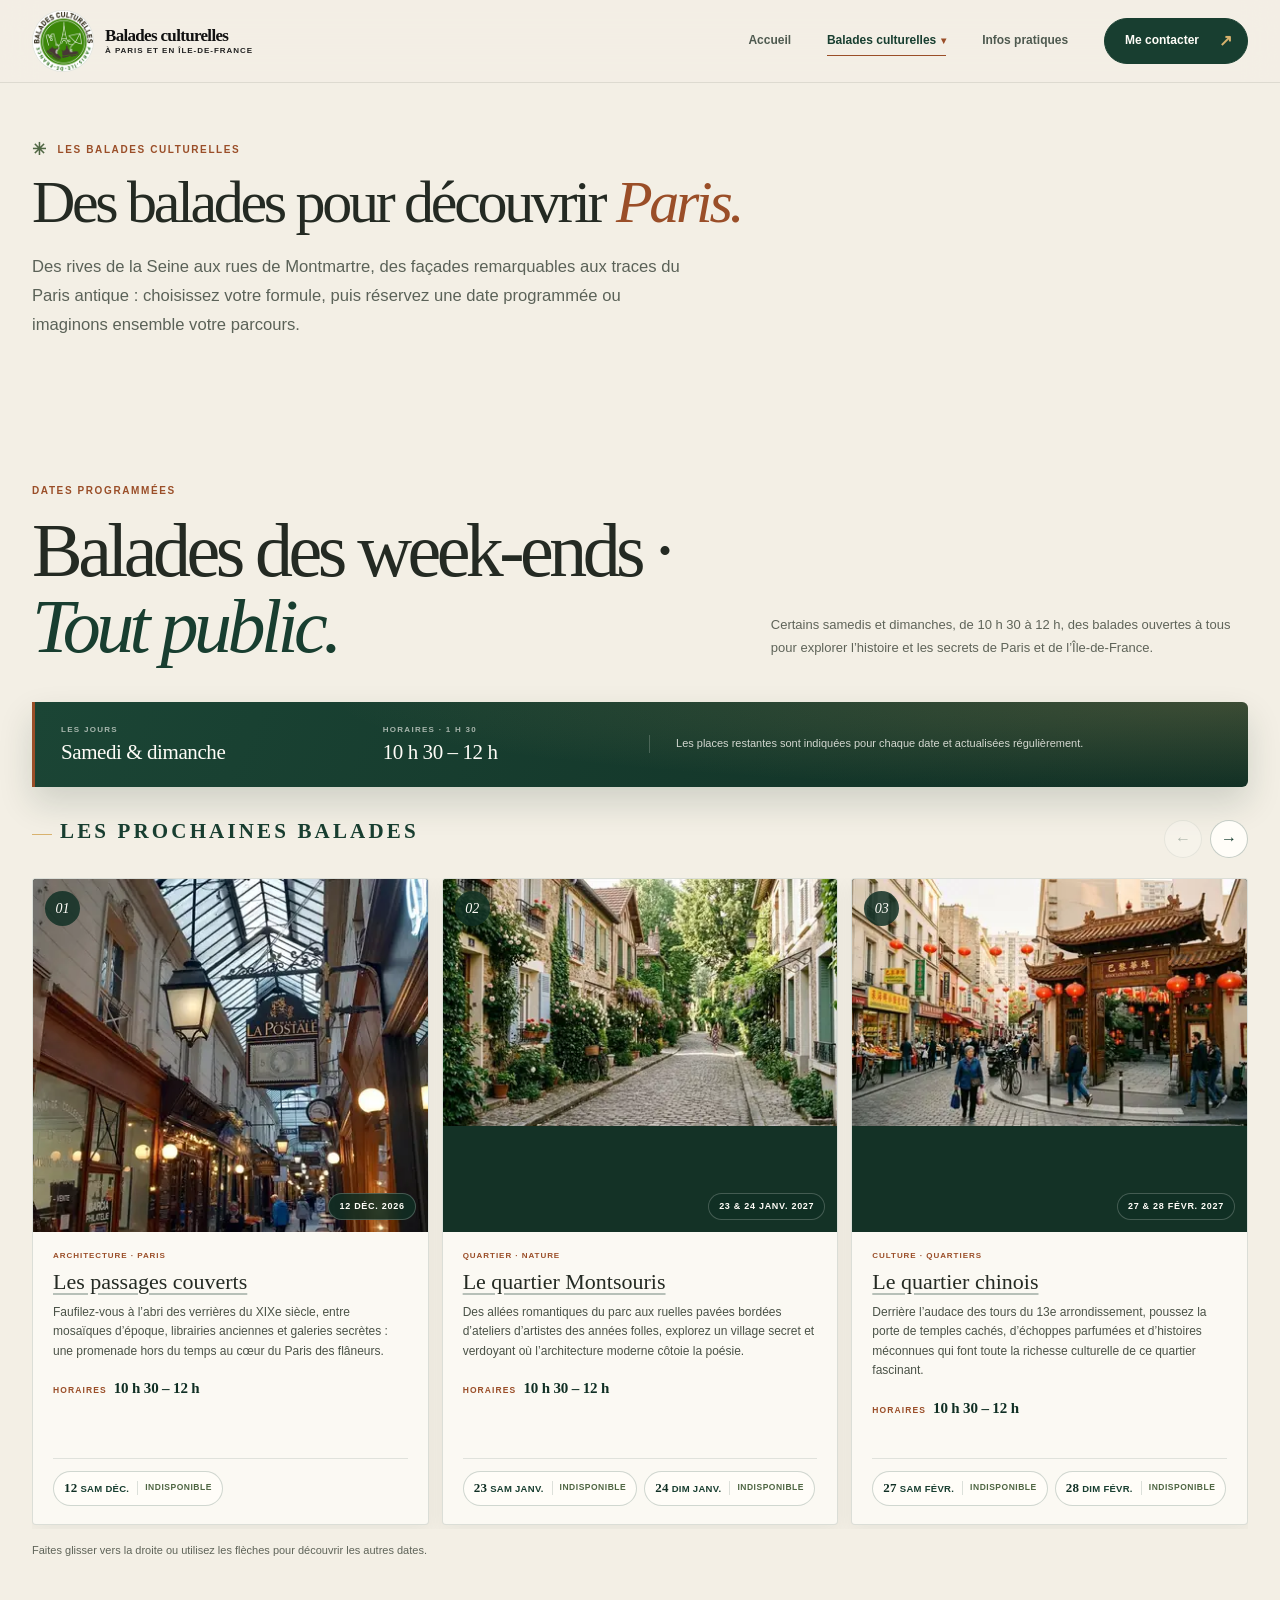
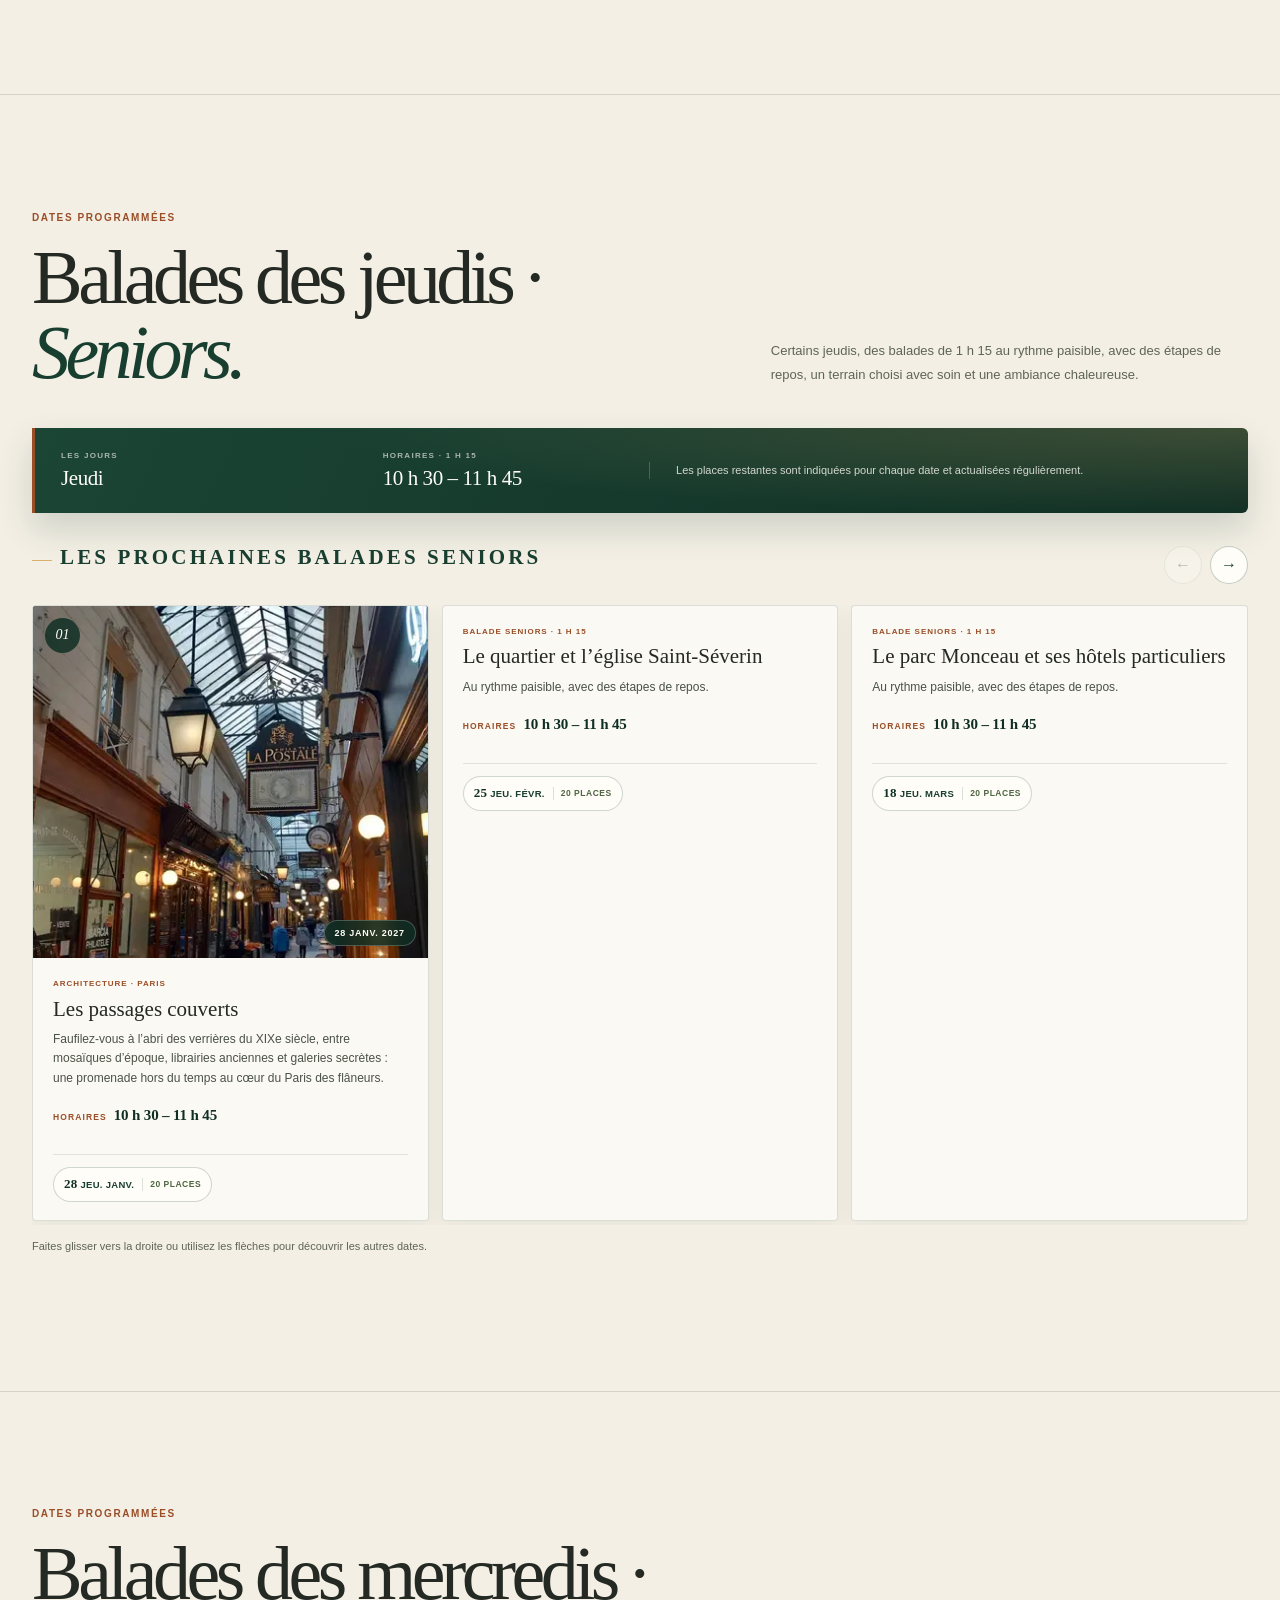
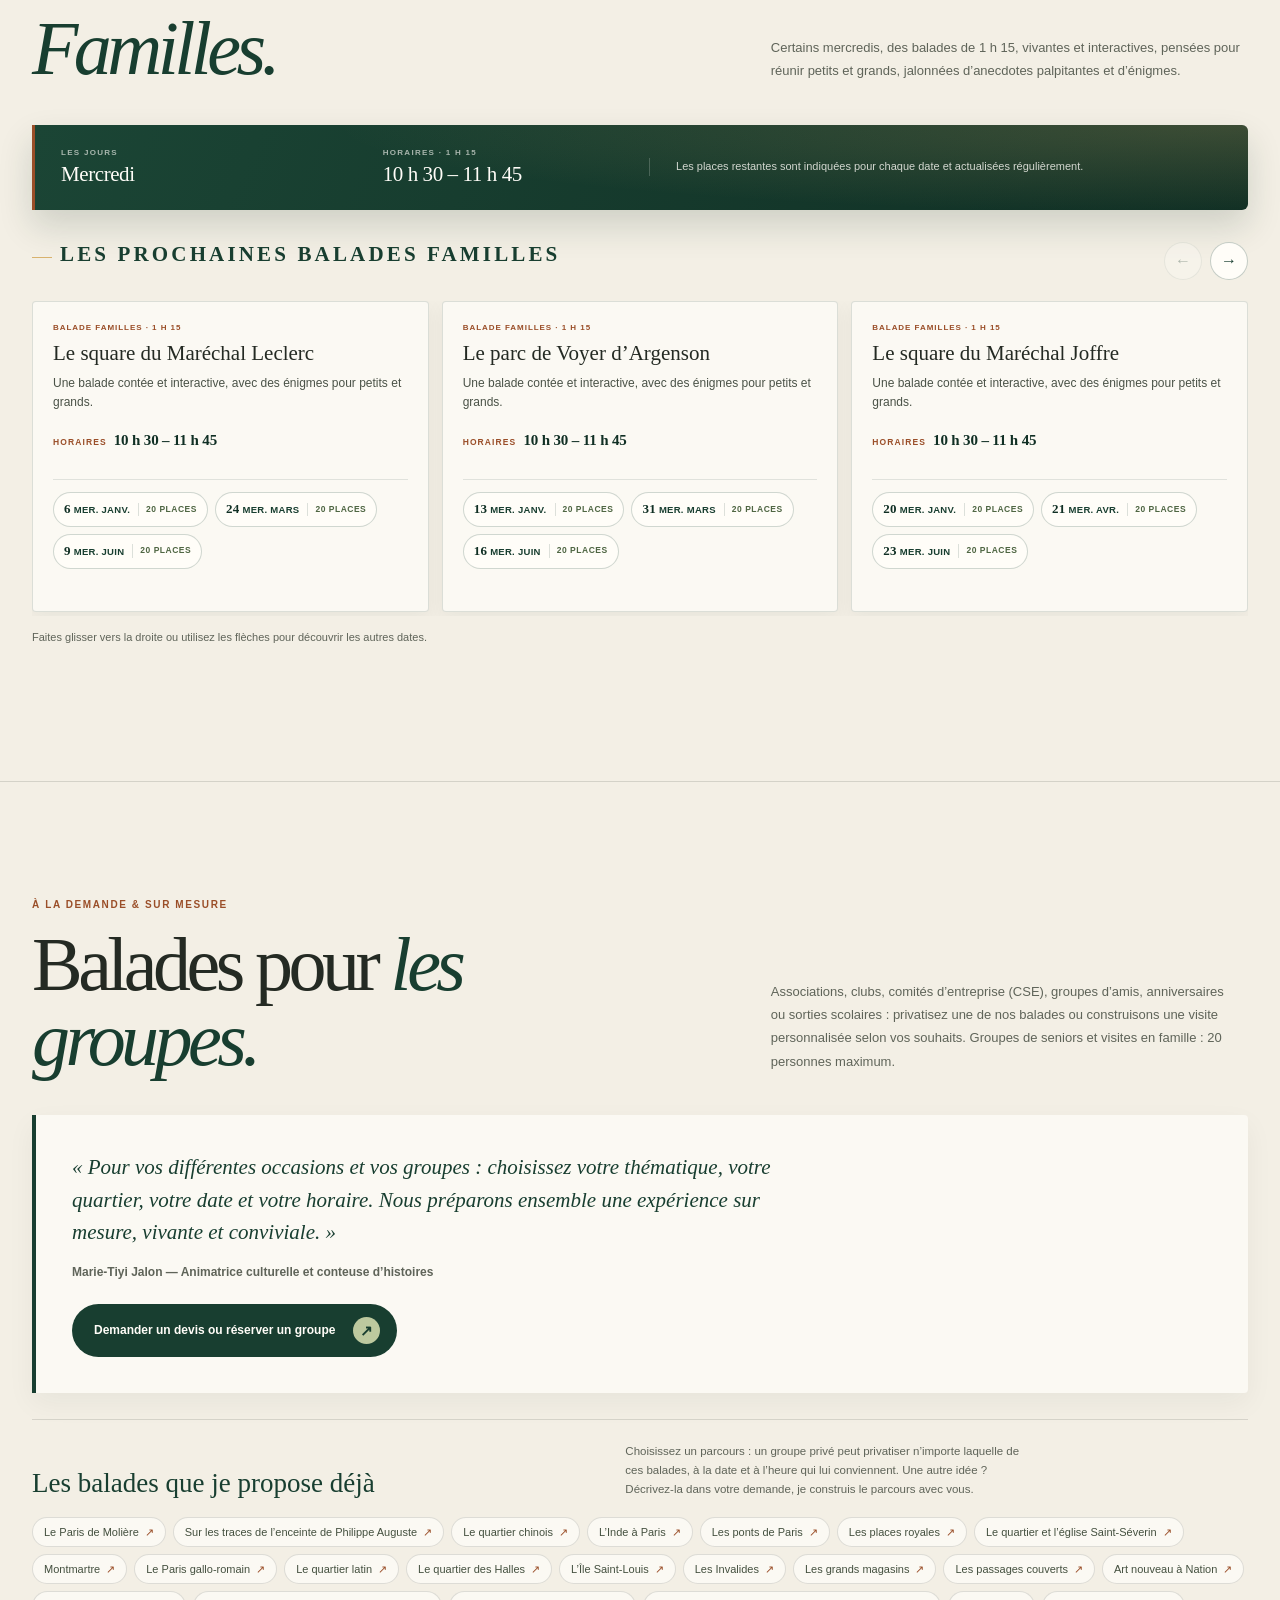
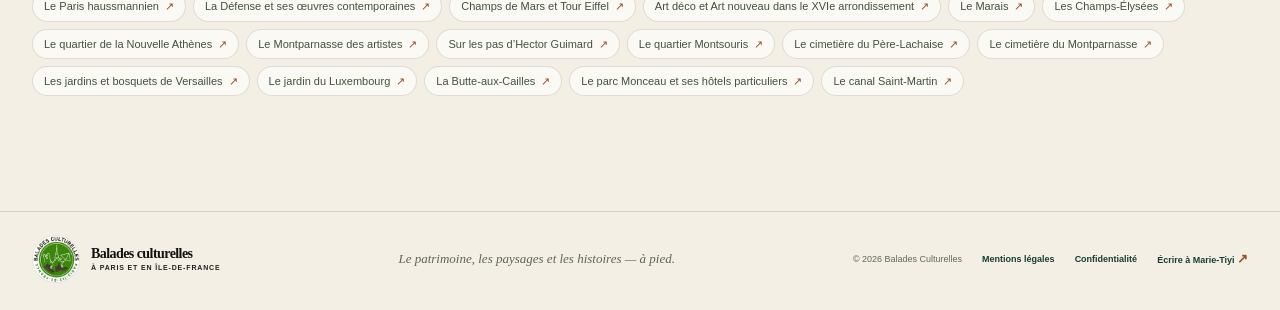
==== balades.html @ 7e0fb618 "Synchronisation depuis le dépôt privé 7b66d80" ====
<!doctype html>
<html lang="fr">
<head>
    <meta charset="utf-8">
    <meta name="viewport" content="width=device-width, initial-scale=1, viewport-fit=cover">
    <meta name="theme-color" content="#f3efe5">
    <meta name="description" content="Tout public, seniors, familles, groupes et scolaires : découvrez les balades culturelles à Paris et en Île-de-France.">
    <meta name="robots" content="noindex, nofollow">
    <meta property="og:locale" content="fr_FR">
    <meta property="og:type" content="website">
    <meta property="og:title" content="Les balades culturelles — Balades Culturelles">
    <meta property="og:description" content="Tout public, seniors, familles, groupes et scolaires : découvrez les balades culturelles à Paris et en Île-de-France.">
    <meta property="og:url" content="https://baladesculturelles.github.io/balades-culturelles-site/balades.html">
    <meta property="og:image" content="https://baladesculturelles.github.io/balades-culturelles-site/assets/og-image.jpg">
    <meta property="og:image:width" content="1200">
    <meta property="og:image:height" content="630">
    <meta property="og:image:type" content="image/jpeg">
    <meta property="og:image:alt" content="Balades Culturelles — une rue de Paris bordée de façades anciennes, avec le titre du site.">
    <meta name="twitter:card" content="summary_large_image">
    <meta name="twitter:title" content="Les balades culturelles — Balades Culturelles">
    <meta name="twitter:description" content="Tout public, seniors, familles, groupes et scolaires : découvrez les balades culturelles à Paris et en Île-de-France.">
    <meta name="twitter:image" content="https://baladesculturelles.github.io/balades-culturelles-site/assets/og-image.jpg">
    <meta name="twitter:image:alt" content="Balades Culturelles — une rue de Paris bordée de façades anciennes, avec le titre du site.">
    <title>Les balades culturelles — Balades Culturelles</title>
    <link rel="icon" href="assets/responsive/logo-96.png" sizes="96x96" type="image/png">
    <link rel="apple-touch-icon" href="assets/responsive/logo-180.png">
    <!-- Le formulaire envoie sa demande à Google Apps Script : ouvrir la connexion
         dès le chargement évite une résolution DNS et une poignée de main TLS
         au moment du clic sur « Envoyer ». Sans effet en aperçu local. -->
    <link rel="preconnect" href="https://script.google.com" crossorigin>
    <link rel="dns-prefetch" href="https://script.googleusercontent.com">
    <link rel="preload" as="image" imagesrcset="assets/responsive/hero-guide-480.webp 480w, assets/responsive/hero-guide-800.webp 800w, assets/responsive/hero-guide-1080.webp 1080w" imagesizes="(max-width: 760px) 94vw, (max-width: 980px) 52vw, 620px" type="image/webp">
    <link rel="stylesheet" href="styles.css?v=ameliorations-20261021-32">
    <script src="script.js?v=ameliorations-20261021-32" defer></script>
    <noscript><style>
      .legal-dialog { position: static; display: block; width: auto; max-width: none; max-height: none; border: 0; border-radius: 0; box-shadow: none; }
      .legal-dialog-frame { max-height: none; }
      .legal-dialog-close { display: none; }
      .legal-dialog-body { grid-template-columns: 1fr; }
      .legal-dialog-rail { flex-direction: row; }
      .legal-dialog-content { overflow: visible; }
    </style></noscript>
  </head>
  <body>
    <a class="skip-link" href="#main">Aller au contenu</a>

<header class="site-header" data-header>
      <div class="header-inner section-shell">
        <a class="brand" href="index.html">
          <span class="brand-logo" aria-hidden="true"><img src="assets/responsive/logo-128.png" width="128" height="128" alt="" decoding="async"></span>
          <span class="brand-lockup"><strong>Balades culturelles</strong><small>À Paris et en Île-de-France</small></span>
        </a>
        <button class="menu-toggle" type="button" aria-label="Ouvrir le menu" aria-expanded="false" aria-controls="primary-navigation">
          <span></span><span></span>
        </button>
        <nav class="primary-navigation" id="primary-navigation" aria-label="Navigation principale">
          <a href="index.html">Accueil</a>
          <div class="nav-item-dropdown">
            <a href="balades.html" class="nav-dropdown-toggle">Balades culturelles <span class="nav-caret" aria-hidden="true">▾</span></a>
            <div class="nav-subnav" aria-label="Sous-menu Balades culturelles">
              <a href="balades.html#programme">Tout public</a>
              <a href="balades.html#seniors">Seniors</a>
              <a href="balades.html#familles">Familles</a>
              <a href="balades.html#groupes">Groupes &amp; sur mesure</a>
            </div>
          </div>
          <a href="infos-pratiques.html">Infos pratiques</a>
          <a class="nav-cta" href="contact.html">Me contacter <span aria-hidden="true">↗</span></a>
        </nav>
      </div>
    </header>

    <main id="main">
      <section class="page-intro section-shell" aria-labelledby="page-title">
        <p class="eyebrow"><span class="eyebrow-mark" aria-hidden="true">✳</span> Les balades culturelles</p>
        <h1 id="page-title">Des balades pour découvrir <em>Paris.</em></h1>
        <p class="page-intro-lead">Des rives de la Seine aux rues de Montmartre, des façades remarquables aux traces du Paris antique&nbsp;: choisissez votre formule, puis réservez une date programmée ou imaginons ensemble votre parcours.</p>
      </section>
      <aside class="next-walk" id="prochaine-balade" aria-labelledby="next-walk-title" hidden>
        <div class="next-walk-inner section-shell">
          <div class="next-walk-preview">
            <img class="next-walk-thumb" data-next-walk-img src="assets/walk-moliere.jpg" alt="" width="56" height="56" loading="lazy">
            <p class="next-walk-main">
              <strong id="next-walk-title">La prochaine balade</strong>
              <span class="next-walk-meta"><span data-next-walk-date></span> · <span data-next-walk-places>Places en cours de chargement…</span></span>
            </p>
          </div>
          <a class="next-walk-cta" href="contact.html" data-next-walk-cta data-interest="Je souhaite réserver une balade publique">Réserver cette date <span aria-hidden="true">↗</span><span class="visually-hidden" data-next-walk-details></span></a>
        </div>
      </aside>


      <section class="program section-space" id="programme" aria-labelledby="program-title">
        <div class="section-shell">
          <div class="section-heading">
            <div>
              <p class="eyebrow">Dates programmées</p>
              <h2 id="program-title">Balades des week-ends · <em>Tout public.</em></h2>
            </div>
            <p class="section-intro">Certains samedis et dimanches, de 10 h 30 à 12 h, des balades ouvertes à tous pour explorer l’histoire et les secrets de Paris et de l’Île-de-France.</p>
          </div>

          <div class="program-overview">
            <div class="program-overview-item"><span>Les jours</span><strong>Samedi &amp; dimanche</strong></div>
            <div class="program-overview-item"><span>Horaires · 1 h 30</span><strong>10 h 30 – 12 h</strong></div>
            <p>Les places restantes sont indiquées pour chaque date et actualisées régulièrement.</p>
          </div>

          <div class="inspiration-head">
            <p class="inspiration-label">Les prochaines balades</p>
            <div class="inspiration-nav">
              <button class="inspiration-nav-button" type="button" data-inspiration-prev aria-label="Voir les balades précédentes" disabled>←</button>
              <button class="inspiration-nav-button" type="button" data-inspiration-next aria-label="Voir les balades suivantes">→</button>
            </div>
          </div>
          <ul class="inspiration-track" id="inspiration-track" aria-label="Prochaines balades publiques, dans l’ordre des dates" tabindex="0"></ul>
          <p class="inspiration-hint">Faites glisser vers la droite ou utilisez les flèches pour découvrir les autres dates.</p>

          <div class="program-tools">
            <label class="program-search">
              <span class="program-search-label">Trouver une balade</span>
              <span class="program-search-control">
                <svg aria-hidden="true" viewBox="0 0 24 24" focusable="false"><circle cx="10.8" cy="10.8" r="6.6"></circle><path d="m16 16 4.2 4.2"></path></svg>
                <input id="program-search" type="search" placeholder="Ex. Molière, Montparnasse…" autocomplete="off" aria-describedby="program-result-count">
              </span>
            </label>
            <div class="program-filter-group" role="group" aria-label="Filtrer les balades">
              <button class="program-filter is-active" type="button" data-program-filter="all" aria-pressed="true">Toutes</button>
              <button class="program-filter" type="button" data-program-filter="available" aria-pressed="false" disabled>Places disponibles</button>
            </div>
            <p class="program-result-count" id="program-result-count" role="status" aria-live="polite">Chargement du programme…</p>
          </div>

          <div class="program-grid" aria-label="Dates des balades publiques">
            <article class="program-card" data-program-card data-walk="Le cimetière du Montparnasse" data-slot="10 h 30–12 h" data-image="assets/walk-montparnasse.jpg" data-image-alt="Allées arborées et sculptures du cimetière du Montparnasse à Paris" data-summary="Flânez à l’ombre des tilleuls parmi les sépultures d’artistes, d’écrivains et de penseurs qui ont fait vibrer Montparnasse : un musée de sculpture à ciel ouvert où chaque tombe raconte un destin hors du commun.">
              <div class="program-card-top"><span class="program-number">01</span><span class="program-kind">Histoire · mémoire</span></div>
              <h3>Le cimetière du Montparnasse</h3>
              <div class="program-dates" role="group" aria-label="Choisir une date pour Le cimetière du Montparnasse">
                <a class="program-date" data-full-date="12 septembre 2026" href="contact.html" data-program-date="2026-09-12" data-date="2026-09-12" data-interest="Je souhaite réserver une balade publique" data-walk="Le cimetière du Montparnasse" data-slot="10 h 30–12 h"><time class="program-date-calendar" datetime="2026-09-12"><span class="program-date-day">12</span><span class="program-date-meta"><span class="program-date-weekday">sam</span><span class="program-date-month">sept.</span></span></time><span class="availability-count" data-availability-label>Chargement…</span><span class="visually-hidden" data-availability-details>Réserver cette balade</span></a>
                <a class="program-date" data-full-date="13 septembre 2026" href="contact.html" data-program-date="2026-09-13" data-date="2026-09-13" data-interest="Je souhaite réserver une balade publique" data-walk="Le cimetière du Montparnasse" data-slot="10 h 30–12 h"><time class="program-date-calendar" datetime="2026-09-13"><span class="program-date-day">13</span><span class="program-date-meta"><span class="program-date-weekday">dim</span><span class="program-date-month">sept.</span></span></time><span class="availability-count" data-availability-label>Chargement…</span><span class="visually-hidden" data-availability-details>Réserver cette balade</span></a>
              </div>
              <a class="program-cta" href="contact.html" data-interest="Je souhaite réserver une balade publique">Réserver une place <span aria-hidden="true">↗</span></a>
            </article>
            <article class="program-card" data-program-card data-walk="Art nouveau à Nation" data-slot="10 h 30–12 h" data-image="assets/walk-nation-art-nouveau.jpg" data-image-alt="Façade Art nouveau aux lignes courbes et ferronneries florales près de Nation" data-summary="Levez les yeux sur les courbes végétales, les céramiques émaillées et les ferronneries flamboyantes de la Belle Époque : une balade pleine de surprises architecturales autour de la place de la Nation.">
              <div class="program-card-top"><span class="program-number">02</span><span class="program-kind">Architecture · art</span></div>
              <h3>Art nouveau à Nation</h3>
              <div class="program-dates" role="group" aria-label="Choisir une date pour Art nouveau à Nation">
                <a class="program-date" data-full-date="3 octobre 2026" href="contact.html" data-program-date="2026-10-03" data-date="2026-10-03" data-interest="Je souhaite réserver une balade publique" data-walk="Art nouveau à Nation" data-slot="10 h 30–12 h"><time class="program-date-calendar" datetime="2026-10-03"><span class="program-date-day">3</span><span class="program-date-meta"><span class="program-date-weekday">sam</span><span class="program-date-month">oct.</span></span></time><span class="availability-count" data-availability-label>Chargement…</span><span class="visually-hidden" data-availability-details>Réserver cette balade</span></a>
                <a class="program-date" data-full-date="4 octobre 2026" href="contact.html" data-program-date="2026-10-04" data-date="2026-10-04" data-interest="Je souhaite réserver une balade publique" data-walk="Art nouveau à Nation" data-slot="10 h 30–12 h"><time class="program-date-calendar" datetime="2026-10-04"><span class="program-date-day">4</span><span class="program-date-meta"><span class="program-date-weekday">dim</span><span class="program-date-month">oct.</span></span></time><span class="availability-count" data-availability-label>Chargement…</span><span class="visually-hidden" data-availability-details>Réserver cette balade</span></a>
              </div>
              <a class="program-cta" href="contact.html" data-interest="Je souhaite réserver une balade publique">Réserver une place <span aria-hidden="true">↗</span></a>
            </article>
            <article class="program-card" data-program-card data-walk="Le Paris de Molière" data-slot="10 h 30–12 h" data-image="assets/walk-moliere.jpg" data-image-alt="Buste et plaque commémorative de Jean-Baptiste Poquelin dit Molière à Paris" data-summary="Partez sur les traces de Molière et découvrez l’homme derrière le dramaturge : une histoire faite de passions, d’ambition, de scandales et de succès au cœur du Paris historique.">
              <div class="program-card-top"><span class="program-number">03</span><span class="program-kind">Histoire · théâtre</span></div>
              <h3>Le Paris de Molière</h3>
              <div class="program-dates" role="group" aria-label="Choisir une date pour Le Paris de Molière">
                <a class="program-date" data-full-date="14 novembre 2026" href="contact.html" data-program-date="2026-11-14" data-date="2026-11-14" data-interest="Je souhaite réserver une balade publique" data-walk="Le Paris de Molière" data-slot="10 h 30–12 h"><time class="program-date-calendar" datetime="2026-11-14"><span class="program-date-day">14</span><span class="program-date-meta"><span class="program-date-weekday">sam</span><span class="program-date-month">nov.</span></span></time><span class="availability-count" data-availability-label>Chargement…</span><span class="visually-hidden" data-availability-details>Réserver cette balade</span></a>
                <a class="program-date" data-full-date="15 novembre 2026" href="contact.html" data-program-date="2026-11-15" data-date="2026-11-15" data-interest="Je souhaite réserver une balade publique" data-walk="Le Paris de Molière" data-slot="10 h 30–12 h"><time class="program-date-calendar" datetime="2026-11-15"><span class="program-date-day">15</span><span class="program-date-meta"><span class="program-date-weekday">dim</span><span class="program-date-month">nov.</span></span></time><span class="availability-count" data-availability-label>Chargement…</span><span class="visually-hidden" data-availability-details>Réserver cette balade</span></a>
              </div>
              <a class="program-cta" href="contact.html" data-interest="Je souhaite réserver une balade publique">Réserver une place <span aria-hidden="true">↗</span></a>
            </article>
            <article class="program-card" data-program-card data-walk="Les grands magasins" data-slot="10 h 30–12 h" data-image="assets/walk-grands-magasins.jpg" data-image-alt="Coupole Art nouveau en vitrail et balcons dorés des Galeries Lafayette à Paris" data-summary="Et si nous remontions le temps pour découvrir comment Paris a inventé l’art du shopping ? Partez à la découverte de deux monuments incontournables du boulevard Haussmann : le Printemps et les Galeries Lafayette !">
              <div class="program-card-top"><span class="program-number">04</span><span class="program-kind">Architecture · patrimoine</span></div>
              <h3>Les grands magasins</h3>
              <div class="program-dates" role="group" aria-label="Choisir une date pour Les grands magasins">
                <a class="program-date" data-full-date="28 novembre 2026" href="contact.html" data-program-date="2026-11-28" data-date="2026-11-28" data-interest="Je souhaite réserver une balade publique" data-walk="Les grands magasins" data-slot="10 h 30–12 h"><time class="program-date-calendar" datetime="2026-11-28"><span class="program-date-day">28</span><span class="program-date-meta"><span class="program-date-weekday">sam</span><span class="program-date-month">nov.</span></span></time><span class="availability-count" data-availability-label>Chargement…</span><span class="visually-hidden" data-availability-details>Réserver cette balade</span></a>
                <a class="program-date" data-full-date="29 novembre 2026" href="contact.html" data-program-date="2026-11-29" data-date="2026-11-29" data-interest="Je souhaite réserver une balade publique" data-walk="Les grands magasins" data-slot="10 h 30–12 h"><time class="program-date-calendar" datetime="2026-11-29"><span class="program-date-day">29</span><span class="program-date-meta"><span class="program-date-weekday">dim</span><span class="program-date-month">nov.</span></span></time><span class="availability-count" data-availability-label>Chargement…</span><span class="visually-hidden" data-availability-details>Réserver cette balade</span></a>
              </div>
              <a class="program-cta" href="contact.html" data-interest="Je souhaite réserver une balade publique">Réserver une place <span aria-hidden="true">↗</span></a>
            </article>
            <article class="program-card" data-program-card data-walk="Les passages couverts" data-slot="10 h 30–12 h" data-image="assets/walk-passages-couverts.jpg" data-image-alt="Intérieur d’un passage couvert parisien, sous verrière, avec ses boutiques anciennes et ses réverbères" data-summary="Faufilez-vous à l’abri des verrières du XIXe siècle, entre mosaïques d’époque, librairies anciennes et galeries secrètes : une promenade hors du temps au cœur du Paris des flâneurs.">
              <div class="program-card-top"><span class="program-number">05</span><span class="program-kind">Architecture · Paris</span></div>
              <h3>Les passages couverts</h3>
              <div class="program-dates" role="group" aria-label="Choisir une date pour Les passages couverts">
                <a class="program-date" data-full-date="12 décembre 2026" href="contact.html" data-program-date="2026-12-12" data-date="2026-12-12" data-interest="Je souhaite réserver une balade publique" data-walk="Les passages couverts" data-slot="10 h 30–12 h"><time class="program-date-calendar" datetime="2026-12-12"><span class="program-date-day">12</span><span class="program-date-meta"><span class="program-date-weekday">sam</span><span class="program-date-month">déc.</span></span></time><span class="availability-count" data-availability-label>Chargement…</span><span class="visually-hidden" data-availability-details>Réserver cette balade</span></a>
              </div>
              <a class="program-cta" href="contact.html" data-interest="Je souhaite réserver une balade publique">Réserver une place <span aria-hidden="true">↗</span></a>
            </article>
            <article class="program-card" data-program-card data-walk="Le quartier Montsouris" data-slot="10 h 30–12 h" data-image="assets/walk-montsouris.jpg" data-image-alt="Maisons et ateliers d’artistes dans une ruelle fleurie du quartier Montsouris" data-summary="Des allées romantiques du parc aux ruelles pavées bordées d’ateliers d’artistes des années folles, explorez un village secret et verdoyant où l’architecture moderne côtoie la poésie.">
              <div class="program-card-top"><span class="program-number">06</span><span class="program-kind">Quartier · nature</span></div>
              <h3>Le quartier Montsouris</h3>
              <div class="program-dates" role="group" aria-label="Choisir une date pour Le quartier Montsouris">
                <a class="program-date" data-full-date="23 janvier 2027" href="contact.html" data-program-date="2027-01-23" data-date="2027-01-23" data-interest="Je souhaite réserver une balade publique" data-walk="Le quartier Montsouris" data-slot="10 h 30–12 h"><time class="program-date-calendar" datetime="2027-01-23"><span class="program-date-day">23</span><span class="program-date-meta"><span class="program-date-weekday">sam</span><span class="program-date-month">janv.</span></span></time><span class="availability-count" data-availability-label>Chargement…</span><span class="visually-hidden" data-availability-details>Réserver cette balade</span></a>
                <a class="program-date" data-full-date="24 janvier 2027" href="contact.html" data-program-date="2027-01-24" data-date="2027-01-24" data-interest="Je souhaite réserver une balade publique" data-walk="Le quartier Montsouris" data-slot="10 h 30–12 h"><time class="program-date-calendar" datetime="2027-01-24"><span class="program-date-day">24</span><span class="program-date-meta"><span class="program-date-weekday">dim</span><span class="program-date-month">janv.</span></span></time><span class="availability-count" data-availability-label>Chargement…</span><span class="visually-hidden" data-availability-details>Réserver cette balade</span></a>
              </div>
              <a class="program-cta" href="contact.html" data-interest="Je souhaite réserver une balade publique">Réserver une place <span aria-hidden="true">↗</span></a>
            </article>
            <article class="program-card" data-program-card data-walk="Le quartier chinois" data-slot="10 h 30–12 h" data-image="assets/walk-quartier-chinois.jpg" data-image-alt="Lanternes rouges et vie commerçante du quartier chinois du 13e arrondissement" data-summary="Derrière l’audace des tours du 13e arrondissement, poussez la porte de temples cachés, d’échoppes parfumées et d’histoires méconnues qui font toute la richesse culturelle de ce quartier fascinant.">
              <div class="program-card-top"><span class="program-number">07</span><span class="program-kind">Culture · quartiers</span></div>
              <h3>Le quartier chinois</h3>
              <div class="program-dates" role="group" aria-label="Choisir une date pour Le quartier chinois">
                <a class="program-date" data-full-date="27 février 2027" href="contact.html" data-program-date="2027-02-27" data-date="2027-02-27" data-interest="Je souhaite réserver une balade publique" data-walk="Le quartier chinois" data-slot="10 h 30–12 h"><time class="program-date-calendar" datetime="2027-02-27"><span class="program-date-day">27</span><span class="program-date-meta"><span class="program-date-weekday">sam</span><span class="program-date-month">févr.</span></span></time><span class="availability-count" data-availability-label>Chargement…</span><span class="visually-hidden" data-availability-details>Réserver cette balade</span></a>
                <a class="program-date" data-full-date="28 février 2027" href="contact.html" data-program-date="2027-02-28" data-date="2027-02-28" data-interest="Je souhaite réserver une balade publique" data-walk="Le quartier chinois" data-slot="10 h 30–12 h"><time class="program-date-calendar" datetime="2027-02-28"><span class="program-date-day">28</span><span class="program-date-meta"><span class="program-date-weekday">dim</span><span class="program-date-month">févr.</span></span></time><span class="availability-count" data-availability-label>Chargement…</span><span class="visually-hidden" data-availability-details>Réserver cette balade</span></a>
              </div>
              <a class="program-cta" href="contact.html" data-interest="Je souhaite réserver une balade publique">Réserver une place <span aria-hidden="true">↗</span></a>
            </article>
            <article class="program-card" data-program-card data-walk="Le cimetière du Père-Lachaise" data-slot="10 h 30–12 h" data-image="assets/walk-pere-lachaise.jpg" data-image-alt="Chemin pavé et monuments romantiques sous les arbres du Père-Lachaise" data-summary="Parcourez les chemins pavés du plus célèbre jardin de mémoire parisien : entre chefs-d’œuvre funéraires, légendes romantiques et destins illustres, l’Histoire se dévoile au détour de chaque allée.">
              <div class="program-card-top"><span class="program-number">08</span><span class="program-kind">Lieu de mémoire</span></div>
              <h3>Le cimetière du Père-Lachaise</h3>
              <p class="program-card-note">Un lieu de devoir et de mémoire.</p>
              <div class="program-dates" role="group" aria-label="Choisir une date pour Le cimetière du Père-Lachaise">
                <a class="program-date" data-full-date="20 mars 2027" href="contact.html" data-program-date="2027-03-20" data-date="2027-03-20" data-interest="Je souhaite réserver une balade publique" data-walk="Le cimetière du Père-Lachaise" data-slot="10 h 30–12 h"><time class="program-date-calendar" datetime="2027-03-20"><span class="program-date-day">20</span><span class="program-date-meta"><span class="program-date-weekday">sam</span><span class="program-date-month">mars</span></span></time><span class="availability-count" data-availability-label>Chargement…</span><span class="visually-hidden" data-availability-details>Réserver cette balade</span></a>
                <a class="program-date" data-full-date="21 mars 2027" href="contact.html" data-program-date="2027-03-21" data-date="2027-03-21" data-interest="Je souhaite réserver une balade publique" data-walk="Le cimetière du Père-Lachaise" data-slot="10 h 30–12 h"><time class="program-date-calendar" datetime="2027-03-21"><span class="program-date-day">21</span><span class="program-date-meta"><span class="program-date-weekday">dim</span><span class="program-date-month">mars</span></span></time><span class="availability-count" data-availability-label>Chargement…</span><span class="visually-hidden" data-availability-details>Réserver cette balade</span></a>
              </div>
              <a class="program-cta" href="contact.html" data-interest="Je souhaite réserver une balade publique">Réserver une place <span aria-hidden="true">↗</span></a>
            </article>
            <article class="program-card" data-program-card data-walk="Le Paris haussmannien" data-slot="10 h 30–12 h" data-image="assets/walk-haussmann.jpg" data-image-alt="Perspective d’un grand boulevard haussmannien aux façades de pierre de taille" data-summary="Percées monumentales, façades de pierre sculptée et balcons filants : découvrez les secrets de la grande métamorphose du Second Empire qui a donné à Paris son visage le plus emblématique.">
              <div class="program-card-top"><span class="program-number">09</span><span class="program-kind">Architecture · urbanisme</span></div>
              <h3>Le Paris haussmannien</h3>
              <div class="program-dates" role="group" aria-label="Choisir une date pour Le Paris haussmannien">
                <a class="program-date" data-full-date="24 avril 2027" href="contact.html" data-program-date="2027-04-24" data-date="2027-04-24" data-interest="Je souhaite réserver une balade publique" data-walk="Le Paris haussmannien" data-slot="10 h 30–12 h"><time class="program-date-calendar" datetime="2027-04-24"><span class="program-date-day">24</span><span class="program-date-meta"><span class="program-date-weekday">sam</span><span class="program-date-month">avr.</span></span></time><span class="availability-count" data-availability-label>Chargement…</span><span class="visually-hidden" data-availability-details>Réserver cette balade</span></a>
                <a class="program-date" data-full-date="25 avril 2027" href="contact.html" data-program-date="2027-04-25" data-date="2027-04-25" data-interest="Je souhaite réserver une balade publique" data-walk="Le Paris haussmannien" data-slot="10 h 30–12 h"><time class="program-date-calendar" datetime="2027-04-25"><span class="program-date-day">25</span><span class="program-date-meta"><span class="program-date-weekday">dim</span><span class="program-date-month">avr.</span></span></time><span class="availability-count" data-availability-label>Chargement…</span><span class="visually-hidden" data-availability-details>Réserver cette balade</span></a>
              </div>
              <a class="program-cta" href="contact.html" data-interest="Je souhaite réserver une balade publique">Réserver une place <span aria-hidden="true">↗</span></a>
            </article>
            <article class="program-card" data-program-card data-walk="La Défense et ses œuvres contemporaines" data-slot="10 h 30–12 h" data-image="assets/walk-la-defense.jpg" data-image-alt="Sculpture monumentale colorée et perspectives contemporaines à La Défense" data-summary="De Calder à Miró en passant par César, partez à la chasse aux œuvres monumentales nichées au pied des gratte-ciel et découvrez le plus grand musée d’art contemporain en plein air de France.">
              <div class="program-card-top"><span class="program-number">10</span><span class="program-kind">Art · architecture</span></div>
              <h3>La Défense et ses œuvres contemporaines</h3>
              <div class="program-dates" role="group" aria-label="Choisir une date pour La Défense et ses œuvres contemporaines">
                <a class="program-date" data-full-date="22 mai 2027" href="contact.html" data-program-date="2027-05-22" data-date="2027-05-22" data-interest="Je souhaite réserver une balade publique" data-walk="La Défense et ses œuvres contemporaines" data-slot="10 h 30–12 h"><time class="program-date-calendar" datetime="2027-05-22"><span class="program-date-day">22</span><span class="program-date-meta"><span class="program-date-weekday">sam</span><span class="program-date-month">mai</span></span></time><span class="availability-count" data-availability-label>Chargement…</span><span class="visually-hidden" data-availability-details>Réserver cette balade</span></a>
                <a class="program-date" data-full-date="23 mai 2027" href="contact.html" data-program-date="2027-05-23" data-date="2027-05-23" data-interest="Je souhaite réserver une balade publique" data-walk="La Défense et ses œuvres contemporaines" data-slot="10 h 30–12 h"><time class="program-date-calendar" datetime="2027-05-23"><span class="program-date-day">23</span><span class="program-date-meta"><span class="program-date-weekday">dim</span><span class="program-date-month">mai</span></span></time><span class="availability-count" data-availability-label>Chargement…</span><span class="visually-hidden" data-availability-details>Réserver cette balade</span></a>
              </div>
              <a class="program-cta" href="contact.html" data-interest="Je souhaite réserver une balade publique">Réserver une place <span aria-hidden="true">↗</span></a>
            </article>
            <article class="program-card" data-program-card data-walk="L’Inde à Paris" data-slot="10 h 30–12 h" data-image="assets/walk-inde-paris.jpg" data-image-alt="Échoppes colorées et façades du quartier indien à Paris" data-summary="Laissez-vous transporter par les couleurs des saris, les parfums d’épices et les récits d’une communauté vibrante : une escapade dépaysante au cœur de Paris, entre traditions, temples et petites histoires.">
              <div class="program-card-top"><span class="program-number">11</span><span class="program-kind">Culture · rencontres</span></div>
              <h3>L’Inde à Paris</h3>
              <div class="program-dates" role="group" aria-label="Choisir une date pour L’Inde à Paris">
                <a class="program-date" data-full-date="12 juin 2027" href="contact.html" data-program-date="2027-06-12" data-date="2027-06-12" data-interest="Je souhaite réserver une balade publique" data-walk="L’Inde à Paris" data-slot="10 h 30–12 h"><time class="program-date-calendar" datetime="2027-06-12"><span class="program-date-day">12</span><span class="program-date-meta"><span class="program-date-weekday">sam</span><span class="program-date-month">juin</span></span></time><span class="availability-count" data-availability-label>Chargement…</span><span class="visually-hidden" data-availability-details>Réserver cette balade</span></a>
                <a class="program-date" data-full-date="13 juin 2027" href="contact.html" data-program-date="2027-06-13" data-date="2027-06-13" data-interest="Je souhaite réserver une balade publique" data-walk="L’Inde à Paris" data-slot="10 h 30–12 h"><time class="program-date-calendar" datetime="2027-06-13"><span class="program-date-day">13</span><span class="program-date-meta"><span class="program-date-weekday">dim</span><span class="program-date-month">juin</span></span></time><span class="availability-count" data-availability-label>Chargement…</span><span class="visually-hidden" data-availability-details>Réserver cette balade</span></a>
              </div>
              <a class="program-cta" href="contact.html" data-interest="Je souhaite réserver une balade publique">Réserver une place <span aria-hidden="true">↗</span></a>
            </article>
            <article class="program-card" data-program-card data-walk="Champs de Mars et Tour Eiffel" data-slot="10 h 30–12 h" data-image="assets/walk-tour-eiffel.jpg" data-image-alt="La Tour Eiffel vue depuis les pelouses et les arbres du Champ-de-Mars" data-summary="Revivez la folle aventure des Expositions universelles et les prouesses de Gustave Eiffel : anecdotes savoureuses, défis techniques et regards neufs sur le monument le plus célèbre du monde.">
              <div class="program-card-top"><span class="program-number">12</span><span class="program-kind">Paris · patrimoine</span></div>
              <h3>Champs de Mars et Tour Eiffel</h3>
              <div class="program-dates" role="group" aria-label="Choisir une date pour Champs de Mars et Tour Eiffel">
                <a class="program-date" data-full-date="26 juin 2027" href="contact.html" data-program-date="2027-06-26" data-date="2027-06-26" data-interest="Je souhaite réserver une balade publique" data-walk="Champs de Mars et Tour Eiffel" data-slot="10 h 30–12 h"><time class="program-date-calendar" datetime="2027-06-26"><span class="program-date-day">26</span><span class="program-date-meta"><span class="program-date-weekday">sam</span><span class="program-date-month">juin</span></span></time><span class="availability-count" data-availability-label>Chargement…</span><span class="visually-hidden" data-availability-details>Réserver cette balade</span></a>
                <a class="program-date" data-full-date="27 juin 2027" href="contact.html" data-program-date="2027-06-27" data-date="2027-06-27" data-interest="Je souhaite réserver une balade publique" data-walk="Champs de Mars et Tour Eiffel" data-slot="10 h 30–12 h"><time class="program-date-calendar" datetime="2027-06-27"><span class="program-date-day">27</span><span class="program-date-meta"><span class="program-date-weekday">dim</span><span class="program-date-month">juin</span></span></time><span class="availability-count" data-availability-label>Chargement…</span><span class="visually-hidden" data-availability-details>Réserver cette balade</span></a>
              </div>
              <a class="program-cta" href="contact.html" data-interest="Je souhaite réserver une balade publique">Réserver une place <span aria-hidden="true">↗</span></a>
            </article>
            <article class="program-card" data-program-card data-walk="Sur les traces de l’enceinte de Philippe Auguste" data-slot="10 h 30–12 h" data-image="assets/walk-philippe-auguste.jpg" data-image-alt="Vestige en pierre d’une tour médiévale de l’enceinte de Philippe Auguste à Paris" data-summary="Menez l’enquête au cœur de Paris pour débusquer tours crénelées et pans de muraille du XIIe siècle cachés entre cours et jardins : un véritable jeu de piste médiéval à ciel ouvert.">
              <div class="program-card-top"><span class="program-number">13</span><span class="program-kind">Paris · histoire</span></div>
              <h3>Sur les traces de l’enceinte de Philippe Auguste</h3>
              <div class="program-dates" role="group" aria-label="Choisir une date pour Sur les traces de l’enceinte de Philippe Auguste">
                <a class="program-date" data-full-date="10 juillet 2027" href="contact.html" data-program-date="2027-07-10" data-date="2027-07-10" data-interest="Je souhaite réserver une balade publique" data-walk="Sur les traces de l’enceinte de Philippe Auguste" data-slot="10 h 30–12 h"><time class="program-date-calendar" datetime="2027-07-10"><span class="program-date-day">10</span><span class="program-date-meta"><span class="program-date-weekday">sam</span><span class="program-date-month">juil.</span></span></time><span class="availability-count" data-availability-label>Chargement…</span><span class="visually-hidden" data-availability-details>Réserver cette balade</span></a>
                <a class="program-date" data-full-date="11 juillet 2027" href="contact.html" data-program-date="2027-07-11" data-date="2027-07-11" data-interest="Je souhaite réserver une balade publique" data-walk="Sur les traces de l’enceinte de Philippe Auguste" data-slot="10 h 30–12 h"><time class="program-date-calendar" datetime="2027-07-11"><span class="program-date-day">11</span><span class="program-date-meta"><span class="program-date-weekday">dim</span><span class="program-date-month">juil.</span></span></time><span class="availability-count" data-availability-label>Chargement…</span><span class="visually-hidden" data-availability-details>Réserver cette balade</span></a>
              </div>
              <a class="program-cta" href="contact.html" data-interest="Je souhaite réserver une balade publique">Réserver une place <span aria-hidden="true">↗</span></a>
            </article>
          </div>
          <p class="program-empty" data-program-empty hidden>Le programme 2026–2027 est terminé. Écrivez à Marie-Tiyi pour connaître les prochaines dates ou organiser une balade à la demande.</p>
          <p class="program-filter-empty" id="program-filter-empty" role="status" aria-live="polite" hidden>Aucune balade ne correspond à ces critères. <button type="button" id="clear-program-filters">Effacer les filtres</button></p>
        </div>
      </section>


      <!-- Programme des balades seniors et familles : séances réservables, lues par le serveur. -->
      <script type="application/json" id="programme-extra">
{
  "sessions": [
    {
      "date": "2026-09-23",
      "walk": "Le square du Maréchal Leclerc",
      "slot": "10 h 30–11 h 45",
      "kind": "familles"
    },
    {
      "date": "2026-09-24",
      "walk": "Le cimetière du Montparnasse",
      "slot": "10 h 30–11 h 45",
      "kind": "seniors"
    },
    {
      "date": "2026-09-30",
      "walk": "Le parc de Voyer d’Argenson",
      "slot": "10 h 30–11 h 45",
      "kind": "familles"
    },
    {
      "date": "2026-10-07",
      "walk": "Le square du Maréchal Joffre",
      "slot": "10 h 30–11 h 45",
      "kind": "familles"
    },
    {
      "date": "2026-10-14",
      "walk": "Le square Sylvain",
      "slot": "10 h 30–11 h 45",
      "kind": "familles"
    },
    {
      "date": "2026-10-15",
      "walk": "Sur les pas d’Hector Guimard",
      "slot": "10 h 30–11 h 45",
      "kind": "seniors"
    },
    {
      "date": "2026-11-04",
      "walk": "Le square Maréchal de Lattre de Tassigny",
      "slot": "10 h 30–11 h 45",
      "kind": "familles"
    },
    {
      "date": "2026-11-18",
      "walk": "Le parc Robinson",
      "slot": "10 h 30–11 h 45",
      "kind": "familles"
    },
    {
      "date": "2026-11-24",
      "walk": "La mairie d’Asnières",
      "slot": "10 h 30–11 h 45",
      "kind": "familles"
    },
    {
      "date": "2026-11-26",
      "walk": "Le Paris de Molière",
      "slot": "10 h 30–11 h 45",
      "kind": "seniors"
    },
    {
      "date": "2026-12-02",
      "walk": "Le cimetière ancien, un lieu de mémoire",
      "slot": "10 h 30–11 h 45",
      "kind": "familles"
    },
    {
      "date": "2026-12-09",
      "walk": "Le cimetière des chiens, un lieu pour nos amis les bêtes",
      "slot": "10 h 30–11 h 45",
      "kind": "familles"
    },
    {
      "date": "2027-01-06",
      "walk": "Le square du Maréchal Leclerc",
      "slot": "10 h 30–11 h 45",
      "kind": "familles"
    },
    {
      "date": "2027-01-13",
      "walk": "Le parc de Voyer d’Argenson",
      "slot": "10 h 30–11 h 45",
      "kind": "familles"
    },
    {
      "date": "2027-01-20",
      "walk": "Le square du Maréchal Joffre",
      "slot": "10 h 30–11 h 45",
      "kind": "familles"
    },
    {
      "date": "2027-01-27",
      "walk": "Le square Sylvain",
      "slot": "10 h 30–11 h 45",
      "kind": "familles"
    },
    {
      "date": "2027-01-28",
      "walk": "Les passages couverts",
      "slot": "10 h 30–11 h 45",
      "kind": "seniors"
    },
    {
      "date": "2027-02-03",
      "walk": "Le square Maréchal de Lattre de Tassigny",
      "slot": "10 h 30–11 h 45",
      "kind": "familles"
    },
    {
      "date": "2027-02-24",
      "walk": "Le parc Robinson",
      "slot": "10 h 30–11 h 45",
      "kind": "familles"
    },
    {
      "date": "2027-02-25",
      "walk": "Le quartier et l’église Saint-Séverin",
      "slot": "10 h 30–11 h 45",
      "kind": "seniors"
    },
    {
      "date": "2027-03-03",
      "walk": "La mairie d’Asnières",
      "slot": "10 h 30–11 h 45",
      "kind": "familles"
    },
    {
      "date": "2027-03-10",
      "walk": "Le cimetière ancien, un lieu de mémoire",
      "slot": "10 h 30–11 h 45",
      "kind": "familles"
    },
    {
      "date": "2027-03-17",
      "walk": "Le cimetière des chiens, un lieu pour nos amis les bêtes",
      "slot": "10 h 30–11 h 45",
      "kind": "familles"
    },
    {
      "date": "2027-03-18",
      "walk": "Le parc Monceau et ses hôtels particuliers",
      "slot": "10 h 30–11 h 45",
      "kind": "seniors"
    },
    {
      "date": "2027-03-24",
      "walk": "Le square du Maréchal Leclerc",
      "slot": "10 h 30–11 h 45",
      "kind": "familles"
    },
    {
      "date": "2027-03-31",
      "walk": "Le parc de Voyer d’Argenson",
      "slot": "10 h 30–11 h 45",
      "kind": "familles"
    },
    {
      "date": "2027-04-21",
      "walk": "Le square du Maréchal Joffre",
      "slot": "10 h 30–11 h 45",
      "kind": "familles"
    },
    {
      "date": "2027-04-28",
      "walk": "Le square Sylvain",
      "slot": "10 h 30–11 h 45",
      "kind": "familles"
    },
    {
      "date": "2027-04-29",
      "walk": "La butte aux Cailles",
      "slot": "10 h 30–11 h 45",
      "kind": "seniors"
    },
    {
      "date": "2027-05-05",
      "walk": "Le square Maréchal de Lattre de Tassigny",
      "slot": "10 h 30–11 h 45",
      "kind": "familles"
    },
    {
      "date": "2027-05-12",
      "walk": "Le parc Robinson",
      "slot": "10 h 30–11 h 45",
      "kind": "familles"
    },
    {
      "date": "2027-05-19",
      "walk": "La mairie d’Asnières",
      "slot": "10 h 30–11 h 45",
      "kind": "familles"
    },
    {
      "date": "2027-05-26",
      "walk": "Le cimetière ancien, un lieu de mémoire",
      "slot": "10 h 30–11 h 45",
      "kind": "familles"
    },
    {
      "date": "2027-05-27",
      "walk": "Le quartier de la Nouvelle Athènes",
      "slot": "10 h 30–11 h 45",
      "kind": "seniors"
    },
    {
      "date": "2027-06-02",
      "walk": "Le cimetière des chiens, un lieu pour nos amis les bêtes",
      "slot": "10 h 30–11 h 45",
      "kind": "familles"
    },
    {
      "date": "2027-06-09",
      "walk": "Le square du Maréchal Leclerc",
      "slot": "10 h 30–11 h 45",
      "kind": "familles"
    },
    {
      "date": "2027-06-16",
      "walk": "Le parc de Voyer d’Argenson",
      "slot": "10 h 30–11 h 45",
      "kind": "familles"
    },
    {
      "date": "2027-06-23",
      "walk": "Le square du Maréchal Joffre",
      "slot": "10 h 30–11 h 45",
      "kind": "familles"
    },
    {
      "date": "2027-06-24",
      "walk": "La muraille de Philippe Auguste",
      "slot": "10 h 30–11 h 45",
      "kind": "seniors"
    },
    {
      "date": "2027-06-30",
      "walk": "Le square Sylvain",
      "slot": "10 h 30–11 h 45",
      "kind": "familles"
    }
  ]
}
      </script>

      <section class="category-section section-space" id="seniors" aria-labelledby="seniors-title">
        <div class="section-shell">
          <div class="section-heading">
            <div>
              <p class="eyebrow">Dates programmées</p>
              <h2 id="seniors-title">Balades des jeudis · <em>Seniors.</em></h2>
            </div>
            <p class="section-intro">Certains jeudis, des balades de 1 h 15 au rythme paisible, avec des étapes de repos, un terrain choisi avec soin et une ambiance chaleureuse.</p>
          </div>
          <div class="program-overview">
            <div class="program-overview-item"><span>Les jours</span><strong>Jeudi</strong></div>
            <div class="program-overview-item"><span>Horaires · 1 h 15</span><strong>10 h 30 – 11 h 45</strong></div>
            <p>Les places restantes sont indiquées pour chaque date et actualisées régulièrement.</p>
          </div>
          <div class="inspiration-head">
            <p class="inspiration-label">Les prochaines balades seniors</p>
            <div class="inspiration-nav">
              <button class="inspiration-nav-button" type="button" data-seniors-prev aria-label="Voir les balades seniors précédentes" disabled>←</button>
              <button class="inspiration-nav-button" type="button" data-seniors-next aria-label="Voir les balades seniors suivantes">→</button>
            </div>
          </div>
          <ul class="inspiration-track" id="seniors-track" aria-label="Balades seniors programmées" tabindex="0">
            <li class="next-card senior-card">
              <div class="next-card-body">
                <span class="next-card-kind">Balade seniors · 1 h 15</span>
                <h3 class="next-card-title">Chargement du programme…</h3>
                <p class="next-card-summary">Les dates des balades seniors s’affichent ici.</p>
              </div>
            </li>
          </ul>
          <p class="inspiration-hint">Faites glisser vers la droite ou utilisez les flèches pour découvrir les autres dates.</p>
        </div>
      </section>


      <section class="category-section section-space" id="familles" aria-labelledby="familles-title">
        <div class="section-shell">
          <div class="section-heading">
            <div>
              <p class="eyebrow">Dates programmées</p>
              <h2 id="familles-title">Balades des mercredis · <em>Familles.</em></h2>
            </div>
            <p class="section-intro">Certains mercredis, des balades de 1 h 15, vivantes et interactives, pensées pour réunir petits et grands, jalonnées d’anecdotes palpitantes et d’énigmes.</p>
          </div>
          <div class="program-overview">
            <div class="program-overview-item"><span>Les jours</span><strong>Mercredi</strong></div>
            <div class="program-overview-item"><span>Horaires · 1 h 15</span><strong>10 h 30 – 11 h 45</strong></div>
            <p>Les places restantes sont indiquées pour chaque date et actualisées régulièrement.</p>
          </div>
          <div class="inspiration-head">
            <p class="inspiration-label">Les prochaines balades familles</p>
            <div class="inspiration-nav">
              <button class="inspiration-nav-button" type="button" data-familles-prev aria-label="Voir les balades familles précédentes" disabled>←</button>
              <button class="inspiration-nav-button" type="button" data-familles-next aria-label="Voir les balades familles suivantes">→</button>
            </div>
          </div>
          <ul class="inspiration-track" id="familles-track" aria-label="Balades familles programmées" tabindex="0">
            <li class="next-card family-card">
              <div class="next-card-body">
                <span class="next-card-kind">Balade familles · 1 h 15</span>
                <h3 class="next-card-title">Chargement du programme…</h3>
                <p class="next-card-summary">Les dates des balades familles s’affichent ici.</p>
              </div>
            </li>
          </ul>
          <p class="inspiration-hint">Faites glisser vers la droite ou utilisez les flèches pour découvrir les autres dates.</p>
        </div>
      </section>


      <section class="category-section section-space" id="groupes" aria-labelledby="groupes-title">
        <div class="section-shell">
          <div class="section-heading">
            <div>
              <p class="eyebrow">À la demande &amp; sur mesure</p>
              <h2 id="groupes-title">Balades pour <em>les groupes.</em></h2>
            </div>
            <p class="section-intro">Associations, clubs, comités d’entreprise (CSE), groupes d’amis, anniversaires ou sorties scolaires&nbsp;: privatisez une de nos balades ou construisons une visite personnalisée selon vos souhaits. Groupes de seniors et visites en famille&nbsp;: 20 personnes maximum.</p>
          </div>
          <div class="group-quote-box">
            <p class="group-quote-text">« Pour vos différentes occasions et vos groupes : choisissez votre thématique, votre quartier, votre date et votre horaire. Nous préparons ensemble une expérience sur mesure, vivante et conviviale. »</p>
            <span class="group-quote-author">Marie-Tiyi Jalon — Animatrice culturelle et conteuse d’histoires</span>
            <div class="group-quote-actions">
              <a class="button button-primary" href="contact.html" data-interest="Je souhaite organiser une sortie privée ou de groupe" data-walk="Une balade privée ou de groupe">Demander un devis ou réserver un groupe <span class="button-arrow" aria-hidden="true">↗</span></a>
            </div>
          </div>
          <div class="group-picker" aria-labelledby="group-picker-title">
            <div class="group-picker-head">
              <h3 id="group-picker-title">Les balades que je propose déjà</h3>
              <p>Choisissez un parcours&nbsp;: un groupe privé peut privatiser n’importe laquelle de ces balades, à la date et à l’heure qui lui conviennent. Une autre idée&nbsp;? Décrivez-la dans votre demande, je construis le parcours avec vous.</p>
            </div>
            <ul class="topic-list group-picker-list">
              <li><a href="contact.html" data-interest="Je souhaite organiser une sortie privée ou de groupe" data-walk="Le Paris de Molière">Le Paris de Molière <span aria-hidden="true">↗</span></a></li>
              <li><a href="contact.html" data-interest="Je souhaite organiser une sortie privée ou de groupe" data-walk="Sur les traces de l’enceinte de Philippe Auguste">Sur les traces de l’enceinte de Philippe Auguste <span aria-hidden="true">↗</span></a></li>
              <li><a href="contact.html" data-interest="Je souhaite organiser une sortie privée ou de groupe" data-walk="Le quartier chinois">Le quartier chinois <span aria-hidden="true">↗</span></a></li>
              <li><a href="contact.html" data-interest="Je souhaite organiser une sortie privée ou de groupe" data-walk="L’Inde à Paris">L’Inde à Paris <span aria-hidden="true">↗</span></a></li>
              <li><a href="contact.html" data-interest="Je souhaite organiser une sortie privée ou de groupe" data-walk="Les ponts de Paris">Les ponts de Paris <span aria-hidden="true">↗</span></a></li>
              <li><a href="contact.html" data-interest="Je souhaite organiser une sortie privée ou de groupe" data-walk="Les places royales">Les places royales <span aria-hidden="true">↗</span></a></li>
              <li><a href="contact.html" data-interest="Je souhaite organiser une sortie privée ou de groupe" data-walk="Le quartier et l’église Saint-Séverin">Le quartier et l’église Saint-Séverin <span aria-hidden="true">↗</span></a></li>
              <li><a href="contact.html" data-interest="Je souhaite organiser une sortie privée ou de groupe" data-walk="Montmartre">Montmartre <span aria-hidden="true">↗</span></a></li>
              <li><a href="contact.html" data-interest="Je souhaite organiser une sortie privée ou de groupe" data-walk="Le Paris gallo-romain">Le Paris gallo-romain <span aria-hidden="true">↗</span></a></li>
              <li><a href="contact.html" data-interest="Je souhaite organiser une sortie privée ou de groupe" data-walk="Le quartier latin">Le quartier latin <span aria-hidden="true">↗</span></a></li>
              <li><a href="contact.html" data-interest="Je souhaite organiser une sortie privée ou de groupe" data-walk="Le quartier des Halles">Le quartier des Halles <span aria-hidden="true">↗</span></a></li>
              <li><a href="contact.html" data-interest="Je souhaite organiser une sortie privée ou de groupe" data-walk="L’Île Saint-Louis">L’Île Saint-Louis <span aria-hidden="true">↗</span></a></li>
              <li><a href="contact.html" data-interest="Je souhaite organiser une sortie privée ou de groupe" data-walk="Les Invalides">Les Invalides <span aria-hidden="true">↗</span></a></li>
              <li><a href="contact.html" data-interest="Je souhaite organiser une visite pour un groupe de seniors" data-walk="Les grands magasins">Les grands magasins <span aria-hidden="true">↗</span></a></li>
              <li><a href="contact.html" data-interest="Je souhaite organiser une visite pour un groupe de seniors" data-walk="Les passages couverts">Les passages couverts <span aria-hidden="true">↗</span></a></li>
              <li><a href="contact.html" data-interest="Je souhaite organiser une visite pour un groupe de seniors" data-walk="Art nouveau à Nation">Art nouveau à Nation <span aria-hidden="true">↗</span></a></li>
              <li><a href="contact.html" data-interest="Je souhaite organiser une visite pour un groupe de seniors" data-walk="Le Paris haussmannien">Le Paris haussmannien <span aria-hidden="true">↗</span></a></li>
              <li><a href="contact.html" data-interest="Je souhaite organiser une visite pour un groupe de seniors" data-walk="La Défense et ses œuvres contemporaines">La Défense et ses œuvres contemporaines <span aria-hidden="true">↗</span></a></li>
              <li><a href="contact.html" data-interest="Je souhaite organiser une visite pour un groupe de seniors" data-walk="Champs de Mars et Tour Eiffel">Champs de Mars et Tour Eiffel <span aria-hidden="true">↗</span></a></li>
              <li><a href="contact.html" data-interest="Je souhaite organiser une visite pour un groupe de seniors" data-walk="Art déco et Art nouveau dans le XVIe arrondissement">Art déco et Art nouveau dans le XVIe arrondissement <span aria-hidden="true">↗</span></a></li>
              <li><a href="contact.html" data-interest="Je souhaite organiser une visite pour un groupe de seniors" data-walk="Le Marais">Le Marais <span aria-hidden="true">↗</span></a></li>
              <li><a href="contact.html" data-interest="Je souhaite organiser une visite pour un groupe de seniors" data-walk="Les Champs-Élysées">Les Champs-Élysées <span aria-hidden="true">↗</span></a></li>
              <li><a href="contact.html" data-interest="Je souhaite organiser une visite pour un groupe de seniors" data-walk="Le quartier de la Nouvelle Athènes">Le quartier de la Nouvelle Athènes <span aria-hidden="true">↗</span></a></li>
              <li><a href="contact.html" data-interest="Je souhaite organiser une visite pour un groupe de seniors" data-walk="Le Montparnasse des artistes">Le Montparnasse des artistes <span aria-hidden="true">↗</span></a></li>
              <li><a href="contact.html" data-interest="Je souhaite organiser une visite pour un groupe de seniors" data-walk="Sur les pas d’Hector Guimard">Sur les pas d’Hector Guimard <span aria-hidden="true">↗</span></a></li>
              <li><a href="contact.html" data-interest="Je souhaite organiser une sortie pour une famille" data-walk="Le quartier Montsouris">Le quartier Montsouris <span aria-hidden="true">↗</span></a></li>
              <li><a href="contact.html" data-interest="Je souhaite organiser une sortie pour une famille" data-walk="Le cimetière du Père-Lachaise">Le cimetière du Père-Lachaise <span aria-hidden="true">↗</span></a></li>
              <li><a href="contact.html" data-interest="Je souhaite organiser une sortie pour une famille" data-walk="Le cimetière du Montparnasse">Le cimetière du Montparnasse <span aria-hidden="true">↗</span></a></li>
              <li><a href="contact.html" data-interest="Je souhaite organiser une sortie pour une famille" data-walk="Les jardins et bosquets de Versailles">Les jardins et bosquets de Versailles <span aria-hidden="true">↗</span></a></li>
              <li><a href="contact.html" data-interest="Je souhaite organiser une sortie pour une famille" data-walk="Le jardin du Luxembourg">Le jardin du Luxembourg <span aria-hidden="true">↗</span></a></li>
              <li><a href="contact.html" data-interest="Je souhaite organiser une sortie pour une famille" data-walk="La Butte-aux-Cailles">La Butte-aux-Cailles <span aria-hidden="true">↗</span></a></li>
              <li><a href="contact.html" data-interest="Je souhaite organiser une sortie pour une famille" data-walk="Le parc Monceau et ses hôtels particuliers">Le parc Monceau et ses hôtels particuliers <span aria-hidden="true">↗</span></a></li>
              <li><a href="contact.html" data-interest="Je souhaite organiser une sortie pour une famille" data-walk="Le canal Saint-Martin">Le canal Saint-Martin <span aria-hidden="true">↗</span></a></li>
            </ul>
          </div>
        </div>
      </section>

      <dialog class="legal-dialog walk-dialog" id="walk-dialog" aria-labelledby="walk-dialog-title">
        <div class="legal-dialog-frame">
          <header class="legal-dialog-head">
            <p class="eyebrow"><span class="eyebrow-mark" aria-hidden="true">✳</span> <span id="walk-dialog-kicker">Présentation de la balade</span></p>
            <h2 id="walk-dialog-title">Le Paris de Molière</h2>
            <button class="legal-dialog-close" type="button" data-walk-close aria-label="Fermer la présentation de la balade">
              <span aria-hidden="true">✕</span>
            </button>
          </header>
          <div class="legal-dialog-body walk-dialog-body">
            <div class="legal-dialog-content" id="walk-dialog-content">
              <article class="legal-article walk-article" data-walk-article="Le Paris de Molière">
                <p><strong>Partez sur les traces de Molière et découvrez l’homme derrière le dramaturge !</strong></p>
                <p>Et si les rues de Paris nous racontaient une autre histoire de Molière ? Une histoire faite de passions, d’ambition, de scandales et de succès, bien loin de l’image parfois sage que nous gardons de l’auteur étudié à l’école.</p>
                <p>Au fil de cette promenade au cœur du Paris historique, de l’église Saint-Eustache au Palais-Royal, en passant par le Louvre et la Comédie-Française, vous suivrez le parcours fascinant de Jean-Baptiste Poquelin, devenu Molière. Vous découvrirez les lieux qui ont marqué sa vie, de ses premières années dans le quartier des Halles à ses triomphes sur les scènes parisiennes, jusqu’à ses derniers jours rue de Richelieu.</p>
                <p>Mais Molière, c’est bien plus que des pièces célèbres ! Comment ce jeune homme issu d’une famille bourgeoise a-t-il osé renoncer à la carrière que son père lui destinait pour se lancer dans le théâtre ? Comment a-t-il surmonté les dettes et les échecs de ses débuts ? Et comment a-t-il réussi à conquérir Louis XIV tout en provoquant la colère de certains milieux religieux ?</p>
                <p>Vous découvrirez un homme audacieux, fin observateur de son époque, qui savait jouer avec les mots, les apparences et les travers de ses contemporains. Des coulisses de sa vie amoureuse aux querelles provoquées par ses pièces, en passant par les stratégies étonnamment modernes qu’il employait pour faire parler de lui, de nombreuses anecdotes vous surprendront.</p>
                <p>De <em>L’Avare</em> au <em>Tartuffe</em>, du <em>Misanthrope</em> au <em>Malade imaginaire</em>, vous redécouvrirez également les œuvres qui ont fait son succès et comprendrez comment, derrière le rire, Molière savait dénoncer l’hypocrisie, les ambitions sociales et les abus de pouvoir.</p>
                <p><strong>Une visite vivante, riche en anecdotes et en révélations</strong>, pour explorer le Paris du XVIIe siècle, découvrir les dessous du monde du théâtre et porter un regard nouveau sur celui qui continue, près de quatre siècles plus tard, à nous faire rire et réfléchir.</p>
              </article>
              <article class="legal-article walk-article" data-walk-article="Les grands magasins" hidden>
                <p><strong>Et si nous remontions le temps pour découvrir comment Paris a inventé l’art du shopping ?</strong></p>
                <p>Bien avant les vitrines de Noël, les grandes marques et les temples de la mode que nous connaissons aujourd’hui, les grands magasins ont révolutionné le commerce et transformé les habitudes des Parisiens. Partez à la découverte de deux monuments incontournables du boulevard Haussmann : le Printemps et les Galeries Lafayette !</p>
                <p>Au fil de cette promenade, plongez dans le Paris du XIXe siècle, à l’époque où l’essor de la bourgeoisie, les nouvelles techniques industrielles et l’évolution de la mode font naître une véritable révolution commerciale. Découvrez comment ces enseignes ont imaginé une nouvelle façon de faire ses achats, mêlant élégance, nouveautés, prix fixes et mise en scène spectaculaire des marchandises.</p>
                <p>Mais derrière ces façades somptueuses se cachent aussi des histoires étonnantes ! Qui étaient les hommes visionnaires à l’origine de ces empires commerciaux ? Comment le Printemps a-t-il surmonté un incendie dévastateur ? Et saviez-vous qu’un aviateur a réussi l’exploit de poser son avion sur le toit des Galeries Lafayette en 1919 ?</p>
                <p>Vous apprendrez à décrypter les détails architecturaux de ces édifices exceptionnels : mosaïques dorées, ferronneries raffinées, sculptures symboliques et majestueuses coupoles Art nouveau. Chaque élément raconte une histoire et révèle les ambitions de leurs créateurs, bien décidés à émerveiller leur clientèle.</p>
                <p>Nous évoquerons également les stratégies commerciales étonnamment modernes de ces grands magasins, leur rôle dans la démocratisation de la mode et l’art de la publicité, sans oublier la magie des vitrines de Noël, devenues une véritable tradition parisienne.</p>
                <p><strong>Une visite passionnante entre histoire, architecture, mode et petites anecdotes méconnues</strong>, pour découvrir ces lieux familiers sous un tout autre regard et comprendre comment ils sont devenus de véritables symboles de la capitale.</p>
              </article>
              <article class="legal-article walk-article" data-walk-fallback hidden>
                <p data-walk-fallback-text></p>
              </article>
            </div>
          </div>
          <footer class="walk-dialog-foot" id="walk-dialog-foot">
            <span class="walk-dialog-foot-label">Réserver cette balade — choisissez une date :</span>
            <div class="walk-dialog-dates" id="walk-dialog-dates"></div>
          </footer>
        </div>
      </dialog>

      <dialog class="legal-dialog booking-dialog" id="booking-dialog" aria-labelledby="booking-dialog-title">
        <div class="legal-dialog-frame">
          <header class="legal-dialog-head booking-dialog-head">
            <p class="eyebrow"><span class="eyebrow-mark" aria-hidden="true">✳</span> <span data-booking-kicker>Réserver une balade</span></p>
            <h2 id="booking-dialog-title" data-booking-title>Votre demande, étape par étape</h2>
            <p class="booking-dialog-meta" data-booking-meta hidden></p>
            <button class="legal-dialog-close" type="button" data-booking-close aria-label="Fermer le formulaire de réservation">
              <span aria-hidden="true">✕</span>
            </button>
          </header>
          <div class="booking-dialog-body">
            <form class="contact-form" id="contact-form" aria-labelledby="booking-form-title">
              <div class="form-heading">
                <span>Votre demande</span>
                <span class="form-required-note"><b aria-hidden="true">*</b> Obligatoire</span>
              </div>
              <ol class="booking-steps" aria-label="Étapes du formulaire">
                <li><span>01</span><b>Votre balade</b></li>
                <li><span>02</span><b>La visite</b></li>
                <li><span>03</span><b>Vos coordonnées</b></li>
              </ol>

              <fieldset class="form-step form-step-project">
                <legend><span class="form-step-number">01</span> Votre balade</legend>
                <label for="topic">Type de sortie
                  <select id="topic" name="topic">
                    <option value="Je souhaite réserver une balade publique">Grand public · s’inscrire</option>
                    <option value="Je souhaite réserver une place en balade seniors">Seniors · balade programmée</option>
                    <option value="Je souhaite réserver une place en balade familles">Familles · balade programmée</option>
                    <option value="Je souhaite organiser une visite pour un groupe de seniors">Seniors · visite sur demande</option>
                    <option value="Je souhaite organiser une sortie pour une famille">Famille · visite sur demande</option>
                    <option value="Je souhaite organiser une sortie scolaire">Écoles · sur demande</option>
                    <option value="Je souhaite organiser une sortie privée ou de groupe">Groupe privé · sur demande</option>
                    <option value="J’ai une autre question">Une autre question</option>
                  </select>
                </label>
              </fieldset>

              <fieldset class="form-step form-step-visit">
                <legend><span class="form-step-number">02</span> Votre visite et votre groupe</legend>
                <div class="form-row form-row-booking">
                  <label for="session" id="public-session-field"><span class="field-name">Balade et date <b aria-hidden="true">*</b></span><select id="session" name="session" required disabled><option value="">Chargement des dates…</option></select></label>
                </div>
                <input id="participants" name="participants" type="hidden" value="0" disabled>
                <fieldset class="age-groups" id="age-groups">
                  <legend>Nombre de personnes par tarif</legend>
                  <p class="age-groups-intro">Indiquez uniquement les quantités : aucun nom ni âge exact n’est demandé.</p>
                  <div class="age-group-grid">
                    <label for="age-standard"><span>Plein tarif</span><small>26 ans et plus · 15&nbsp;€</small><input id="age-standard" name="age_standard" type="number" min="0" max="25" step="1" inputmode="numeric" value="0" data-age-group="standard"></label>
                    <label for="age-youth"><span>Jeunes de 15 à 25 ans</span><small>10&nbsp;€</small><input id="age-youth" name="age_youth" type="number" min="0" max="25" step="1" inputmode="numeric" value="0" data-age-group="youth"></label>
                    <label for="age-child"><span>Enfants de 5 à 14 ans</span><small>8&nbsp;€</small><input id="age-child" name="age_child" type="number" min="0" max="25" step="1" inputmode="numeric" value="0" data-age-group="child"></label>
                    <label for="age-under-five"><span>Moins de 5 ans</span><small>Gratuit</small><input id="age-under-five" name="age_under_five" type="number" min="0" max="25" step="1" inputmode="numeric" value="0" data-age-group="underFive"></label>
                  </div>
                  <div class="booking-estimate" aria-live="polite">
                    <p><span>Total de participants</span><output id="participants-total" for="age-standard age-youth age-child age-under-five">0</output></p>
                    <p><span>Montant estimé</span><output id="booking-estimate" for="age-standard age-youth age-child age-under-five">—</output></p>
                  </div>
                  <p class="age-group-status" id="age-group-status" role="status" aria-live="polite">Le total inclut les enfants gratuits et reste limité aux places de la séance : 25 pour le tout public, 20 pour les seniors et les familles.</p>
                </fieldset>
                <div class="form-row form-row-booking custom-booking-fields" id="custom-booking-fields" hidden>
                  <label for="date">Date souhaitée <span class="optional">(facultatif)</span><input id="date" name="date" type="date"></label>
                  <label for="slot">Créneau souhaité <span class="optional">(facultatif)</span><select id="slot" name="slot"><option>À convenir</option><option>10 h 30–12 h</option></select></label>
                  <label for="custom-participants">Nombre de personnes estimé <span class="optional">(facultatif)</span><input id="custom-participants" name="custom_participants" type="number" min="1" max="100" step="1" inputmode="numeric" placeholder="Ex. 12" aria-describedby="custom-capacity-note"></label>
                </div>
                <p class="booking-capacity-note custom-capacity-note" id="custom-capacity-note" role="status" aria-live="polite">Indiquez le nombre de personnes&nbsp;: 20 personnes maximum pour un groupe de seniors ou une famille.</p>
                <p class="booking-capacity-note" id="session-status" role="status" aria-live="polite">Sélectionnez une balade et une date pour consulter les places disponibles.</p>
              </fieldset>

              <fieldset class="form-step form-step-contact">
                <legend><span class="form-step-number">03</span> Vos coordonnées</legend>
                <div class="form-row form-row-contact">
                  <label for="first-name"><span class="field-name">Prénom <b aria-hidden="true">*</b></span><input id="first-name" name="first_name" autocomplete="given-name" placeholder="Camille" required></label>
                  <label for="last-name"><span class="field-name">Nom <b aria-hidden="true">*</b></span><input id="last-name" name="last_name" autocomplete="family-name" placeholder="Dupont" required></label>
                  <label for="email"><span class="field-name">Votre e-mail <b aria-hidden="true">*</b></span><input id="email" name="email" type="email" autocomplete="email" placeholder="camille@exemple.fr" required></label>
                  <label for="phone"><span class="field-name">Téléphone <b aria-hidden="true">*</b></span><input id="phone" name="phone" type="tel" autocomplete="tel" inputmode="tel" placeholder="06 12 34 56 78" required></label>
                </div>
                <label for="message">Un détail à partager <span class="optional">(facultatif)</span><textarea id="message" name="message" rows="3" placeholder="Une question ou une précision utile…"></textarea></label>
                <div class="form-honeypot" aria-hidden="true">
                  <label for="website">Site web (ne pas remplir)</label>
                  <input id="website" name="website" type="text" tabindex="-1" autocomplete="off">
                </div>
              </fieldset>

              <p class="booking-recap" id="booking-recap" role="status" aria-live="polite" hidden></p>
              <div class="form-bottom">
                <button class="button button-submit" type="submit" id="submit-booking">Réserver ma place <span class="button-arrow" aria-hidden="true">↗</span></button>
                <p class="form-hint">Pour une balade programmée (tout public, seniors, familles), la confirmation et sa référence s’affichent ici si des places sont disponibles, et un e-mail de confirmation part aussitôt vers votre adresse. Pour une demande sur mesure (groupe de seniors, écoles, groupe privé), votre demande est envoyée directement à Marie-Tiyi et vous recevez un e-mail récapitulatif.</p>
              </div>
              <p class="form-status" id="form-status" role="status" aria-live="polite"></p>
              <div class="booking-calendar" id="booking-calendar" hidden>
                <p class="booking-calendar-label">Gardez la date</p>
                <p class="booking-calendar-text" data-calendar-text></p>
                <a class="button button-calendar" data-calendar-download href="#" download>
                  Ajouter à mon agenda <span aria-hidden="true">↓</span>
                </a>
              </div>
              <p class="privacy-note">Vos informations servent à traiter cette demande. <a href="#legal-confidentialite" data-legal-open="confidentialite">Consulter la notice de confidentialité</a>.</p>
            </form>
          </div>
        </div>
      </dialog>
      <p class="booking-notice" id="booking-notice" role="status" aria-live="polite" hidden></p>

      <dialog class="legal-dialog" id="legal-dialog" aria-labelledby="legal-dialog-title">
        <div class="legal-dialog-frame">
          <header class="legal-dialog-head">
            <p class="eyebrow"><span class="eyebrow-mark" aria-hidden="true">✳</span> Informations juridiques</p>
            <h2 id="legal-dialog-title">Mentions légales &amp; données personnelles</h2>
            <button class="legal-dialog-close" type="button" data-legal-close aria-label="Fermer les informations juridiques">
              <span aria-hidden="true">✕</span>
            </button>
          </header>
          <div class="legal-dialog-body">
            <nav class="legal-dialog-rail" aria-label="Sommaire des informations juridiques">
              <a class="legal-rail-link" href="#legal-mentions" data-legal-jump="mentions">Mentions légales</a>
              <a class="legal-rail-link" href="#legal-confidentialite" data-legal-jump="confidentialite">Confidentialité &amp; données personnelles</a>
              <p class="legal-rail-status"><span>Version de travail</span>Identité, hébergement et durées de conservation restent à valider avant publication.</p>
            </nav>
            <div class="legal-dialog-content">
              <article class="legal-article" id="legal-mentions" data-legal-article="mentions">
                <h3>Mentions légales</h3>
                <p class="legal-draft-notice"><strong>À confirmer avant publication :</strong> d’après les informations transmises, l’identité indiquée est « MADAME MARIE-TIYI JALON », SIREN 894 639 921, à Asnières-sur-Seine (92600). La forme juridique exacte, l’adresse complète, le SIRET de l’établissement et l’hébergeur restent à vérifier. Le site reste en mode non indexable tant que les mentions ne sont pas complètes.</p>
                <h4>Éditeur du site</h4>
                <p><strong>Nom commercial :</strong> Balades Culturelles<br><strong>Éditrice et directrice de la publication :</strong> Marie-Tiyi Jalon<br><strong>Identité juridique communiquée :</strong> MADAME MARIE-TIYI JALON<br><strong>SIREN communiqué :</strong> 894 639 921<br><strong>Commune communiquée :</strong> Asnières-sur-Seine (92600)<br><strong>Contact :</strong> <a href="mailto:balades.culturelles@gmail.com">balades.culturelles@gmail.com</a> · <a href="tel:+33601740449">06 01 74 04 49</a></p>
                <p><strong>À confirmer :</strong> forme juridique exacte, adresse professionnelle complète à publier, SIRET de l’établissement et, si applicable, mentions d’immatriculation au RCS ou au répertoire des métiers.</p>
                <h4>Hébergement</h4>
                <p>Le nom légal, l’adresse et les coordonnées de l’hébergeur devront être renseignés une fois l’hébergement de production et le domaine choisis. La prévisualisation locale n’est pas l’hébergement public du site.</p>
                <h4>Propriété intellectuelle</h4>
                <p>Les contenus et visuels du site ne peuvent être réutilisés sans autorisation. Les illustrations générées sont des visuels d’ambiance et ne constituent pas des photographies documentaires des lieux.</p>
              </article>
              <article class="legal-article" id="legal-confidentialite" data-legal-article="confidentialite">
                <h3>Confidentialité &amp; données personnelles</h3>
                <p class="legal-draft-notice"><strong>Notice préparatoire RGPD :</strong> l’identité et le SIREN indiqués proviennent des informations transmises par l’éditrice. La forme juridique, l’adresse complète, l’hébergement et les durées de conservation doivent encore être confirmés avant mise en ligne. Cette notice ne remplace pas une validation juridique.</p>
                <h4>Responsable et contact</h4>
                <p>Le responsable du traitement est Marie-Tiyi Jalon, pour Balades Culturelles (identité juridique communiquée : MADAME MARIE-TIYI JALON, SIREN 894 639 921). Pour toute question ou demande relative à vos données : <a href="mailto:balades.culturelles@gmail.com">balades.culturelles@gmail.com</a> ou <a href="tel:+33601740449">06 01 74 04 49</a>. La forme juridique exacte et l’adresse professionnelle complète restent à préciser dans les mentions légales.</p>
                <h4>Données et finalités</h4>
                <p>Le site recueille le prénom, le nom, l’adresse e-mail et le numéro de téléphone (ces quatre champs sont obligatoires pour une réservation), la balade et la date choisies, le nombre de personnes par tranche tarifaire, ainsi que les précisions que vous ajoutez. Ces informations servent à répondre aux demandes, gérer les réservations, vous transmettre le lieu de rendez-vous ou vous prévenir d’un changement, et vérifier le nombre de places. Les coordonnées des personnes ayant réservé sont également conservées dans un carnet d’adresses privé (Google Sheets), accessible à la seule éditrice, afin d’éviter les doublons et de préparer les visites. Aucun nom ni âge exact des enfants n’est demandé. Aucun paiement en ligne ni prospection commerciale automatisée n’est effectué par le site.</p>
                <h4>Base légale et destinataires</h4>
                <p>Le traitement d’une réservation ou d’un devis demandé repose sur les mesures précontractuelles et, le cas échéant, l’exécution du contrat (article 6, paragraphe 1, point b du RGPD). Les données sont accessibles à Marie-Tiyi Jalon et aux prestataires techniques strictement nécessaires. Si la version Google est déployée, Google Apps Script et Google Sheets interviendront selon les paramètres du compte propriétaire; l’hébergement, les éventuels transferts et les garanties contractuelles devront être vérifiés avant publication. Aucune prospection commerciale automatisée n’est effectuée.</p>
                <h4>Conservation</h4>
                <p>Les durées exactes doivent être fixées avant publication : demandes sans réservation, réservations et éventuels justificatifs comptables doivent être distingués. Les données ne doivent pas être conservées plus longtemps que nécessaire, sous réserve des obligations légales applicables.</p>
                <h4>Vos droits</h4>
                <p>Vous pouvez demander l’accès à vos données, leur rectification ou leur effacement, la limitation du traitement et, lorsque les conditions légales sont réunies, leur portabilité ou vous opposer au traitement. Vous pouvez également adresser une réclamation à la <a href="https://www.cnil.fr" target="_blank" rel="noopener noreferrer">CNIL</a>. Les champs indispensables à une réservation sont nécessaires pour la traiter.</p>
                <h4>Cookies et décisions automatisées</h4>
                <p>Aucun outil de publicité ou de mesure d’audience n’est intégré au site à ce jour. Ce point devra être revérifié après le choix de l’hébergement. Le système vérifie automatiquement les places disponibles, mais ne réalise ni profilage ni décision automatisée concernant les personnes.</p>
              </article>
            </div>
          </div>
        </div>
      </dialog>

    </main>

<footer class="site-footer">
      <div class="footer-inner section-shell">
        <a class="brand footer-brand" href="index.html">
          <span class="brand-logo" aria-hidden="true"><img src="assets/responsive/logo-128.png" width="128" height="128" alt="" decoding="async"></span>
          <span class="brand-lockup"><strong>Balades culturelles</strong><small>À Paris et en Île-de-France</small></span>
        </a>
        <p>Le patrimoine, les paysages et les histoires — à pied.</p>
        <div class="footer-meta"><span>© <span data-year>2026</span> Balades Culturelles</span><a href="#legal-mentions" data-legal-open="mentions">Mentions légales</a><a href="#legal-confidentialite" data-legal-open="confidentialite">Confidentialité</a><a href="contact.html">Écrire à Marie-Tiyi <span aria-hidden="true">↗</span></a></div>
      </div>
    </footer>
  </body>
</html>
---- styles.css ----
:root {
  color-scheme: light;
  --paper: #f3efe5;
  --paper-soft: #fbf9f3;
  --paper-deep: #e9e2d4;
  --white: #fffdf8;
  --ink: #242a23;
  --muted: #5f6459;
  --forest: #183e30;
  --forest-deep: #102f24;
  --moss: #4f6643;
  --sage: #bdc99f;
  --clay: #9a4e28;
  --gold: #d8b26e;
  --line: rgba(36, 42, 35, .15);
  --serif: 'Iowan Old Style', 'Baskerville', 'Palatino Linotype', Georgia, serif;
  --sans: 'Avenir Next', Avenir, 'Segoe UI', 'Helvetica Neue', sans-serif;
  --shell: 1240px;
}

* { box-sizing: border-box; }
html {
  scroll-behavior: smooth;
  scroll-padding-top: 98px;
  -webkit-tap-highlight-color: rgba(24, 62, 48, .12);
}
/* iOS plus ancien : <dialog> inconnu s’afficherait sinon en clair dans la page. */
.legal-dialog:not([open]) { display: none; }
body {
  margin: 0;
  color: var(--ink);
  background: var(--paper);
  font-family: var(--sans);
  font-size: 16px;
  line-height: 1.6;
  -webkit-font-smoothing: antialiased;
  text-rendering: optimizeLegibility;
}
body, button, input, select, textarea { font-family: var(--sans); }
/* Les attributs width/height des <img> réservent la place (anti-CLS)
   mais n’imposent pas la hauteur : height:auto laisse l’aspect-ratio
   naturel ou la règle aspect-ratio s’appliquer. Sans cela, la photo
   de la guide mesurait 1 080 px de haut au lieu de 377. */
img { display: block; max-width: 100%; height: auto; }
picture { display: block; }
.hero-image-frame picture { width: 100%; height: 100%; }
a { color: inherit; text-decoration: none; }
button, input, select, textarea { font: inherit; }
button, a { -webkit-tap-highlight-color: transparent; }
[hidden] { display: none !important; }
::selection { color: var(--white); background: var(--forest); }

.section-shell { width: min(var(--shell), calc(100% - 64px)); margin-inline: auto; }
.section-space { padding-block: clamp(78px, 9vw, 132px); }
.visually-hidden {
  position: absolute !important; width: 1px; height: 1px; margin: -1px; padding: 0;
  overflow: hidden; clip: rect(0 0 0 0); clip-path: inset(50%); white-space: nowrap; border: 0;
}
.skip-link {
  position: fixed; z-index: 100; top: 10px; left: 10px;
  padding: 11px 16px; color: var(--white); background: var(--forest);
  transform: translateY(-160%); transition: transform .2s ease;
}
.skip-link:focus, .skip-link:focus-visible { transform: translateY(0); }
:focus-visible { outline: 3px solid var(--clay); outline-offset: 4px; }

/* Prochaine balade : un raccourci vers la date la plus proche */
.next-walk { color: var(--white); background: var(--forest-deep); }
.next-walk-inner { display: flex; align-items: center; justify-content: space-between; gap: clamp(14px, 3vw, 32px); padding-block: 12px; }
.next-walk-preview { display: flex; align-items: center; gap: 14px; min-width: 0; }
.next-walk-thumb { width: 56px; height: 56px; border-radius: 6px; object-fit: cover; flex-shrink: 0; border: 1px solid rgba(255,255,255,.2); }
.next-walk-main { display: flex; min-width: 0; flex-direction: column; gap: 2px; margin: 0; }
.next-walk-main strong { font-family: var(--serif); font-size: clamp(15px, 1.7vw, 19px); font-weight: 600; color: #ffffff; }
.next-walk-meta { color: rgba(255,253,248,.82); font-size: 12px; }
.next-walk-meta [data-next-walk-places] { color: var(--sage); font-weight: 750; }
.next-walk-cta { display: inline-flex; min-height: 40px; align-items: center; gap: 9px; padding: 8px 15px; border: 1px solid rgba(255,253,248,.34); border-radius: 100px; color: var(--white); font-size: 11px; font-weight: 750; white-space: nowrap; transition: color .2s ease, background .2s ease, border-color .2s ease; }
.next-walk-cta span { color: var(--gold); }
.next-walk-cta:hover { border-color: var(--gold); color: var(--forest); background: var(--gold); }
.next-walk-cta:hover span { color: var(--forest); }
.next-walk.is-complete .next-walk-cta { display: none; }
@media (max-width: 760px) {
  .next-walk-inner { flex-wrap: wrap; gap: 10px 14px; padding-block: 12px; }
  .next-walk-cta { min-height: 44px; }
}
@media (max-width: 560px) {
  .next-walk-inner { flex-direction: column; align-items: flex-start; }
  .next-walk-cta { justify-self: start; }
}

/* Navigation */
.site-header {
  position: sticky; z-index: 50; top: 0;
  border-bottom: 1px solid rgba(36,42,35,.1);
  background: rgba(243,239,229,.94);
  -webkit-backdrop-filter: blur(16px);
  backdrop-filter: blur(16px);
  transition: box-shadow .22s ease, background .22s ease;
}
.site-header.is-scrolled { background: rgba(243,239,229,.98); box-shadow: 0 8px 24px rgba(24,42,32,.07); }
.header-inner { min-height: 82px; display: flex; align-items: center; justify-content: space-between; gap: 34px; }
.brand { display: inline-flex; align-items: center; gap: 11px; flex: 0 0 auto; }
.brand-logo { display: inline-flex; width: 62px; height: 62px; flex: 0 0 auto; overflow: hidden; align-items: center; justify-content: center; border: 1px solid rgba(24,62,48,.12); border-radius: 50%; background: var(--white); }
.brand-logo img { width: 100%; height: 100%; object-fit: contain; }
.brand-lockup { display: flex; flex-direction: column; gap: 2px; color: #111111; line-height: 1.05; }
.brand-lockup strong { font-family: var(--serif); font-size: 17px; font-weight: 600; letter-spacing: -.04em; color: #111111; }
.brand-lockup em { color: #111111; font-weight: 600; font-style: normal; }
.brand-lockup small { color: #222222; font-size: 8px; font-weight: 700; letter-spacing: .12em; text-transform: uppercase; }
.primary-navigation { display: flex; align-items: center; gap: clamp(17px, 2.8vw, 37px); }
.primary-navigation > a:not(.nav-cta),
.nav-dropdown-toggle {
  position: relative;
  display: inline-flex;
  align-items: center;
  gap: 5px;
  padding-block: 8px;
  color: #4f5a50;
  font-size: 12px;
  font-weight: 650;
  cursor: pointer;
}
.primary-navigation > a:not(.nav-cta)::after,
.nav-dropdown-toggle::after {
  position: absolute; right: 100%; bottom: 3px; left: 0; height: 1px;
  background: var(--clay); content: ''; transition: right .2s ease;
}
.primary-navigation > a:not(.nav-cta):hover::after,
.nav-dropdown-toggle:hover::after,
.nav-item-dropdown:hover .nav-dropdown-toggle::after {
  right: 0;
}
.nav-item-dropdown {
  position: relative;
  display: inline-flex;
  align-items: center;
}
.nav-caret {
  font-size: 10px;
  color: var(--clay);
  transition: transform .2s ease;
}
.nav-item-dropdown:hover .nav-caret,
.nav-item-dropdown:focus-within .nav-caret {
  transform: rotate(180deg);
}
.nav-subnav {
  position: absolute;
  top: 100%;
  left: -8px;
  min-width: 170px;
  display: none;
  flex-direction: column;
  padding: 8px 6px;
  border: 1px solid rgba(36,42,35,.12);
  border-radius: 6px;
  background: var(--paper-soft);
  box-shadow: 0 10px 24px rgba(24,42,32,.12);
  z-index: 60;
}
.nav-item-dropdown:hover .nav-subnav,
.nav-item-dropdown:focus-within .nav-subnav,
/* Tactile sans survol (tablette, téléphone en paysage > 760 px) : script.js
   ouvre le sous-menu au premier tap, la navigation part au second. */
.nav-item-dropdown.is-subopen .nav-subnav {
  display: flex;
}
.nav-item-dropdown.is-subopen .nav-caret {
  transform: rotate(180deg);
}
.nav-subnav a {
  display: flex;
  align-items: center;
  padding: 8px 12px;
  border-radius: 4px;
  color: #3b423c;
  font-size: 12.5px;
  font-weight: 650;
  white-space: nowrap;
  transition: background .18s ease, color .18s ease;
}
.nav-subnav a:hover,
.nav-subnav a:focus {
  background: rgba(24,62,48,.08);
  color: var(--forest);
}
.nav-cta { display: inline-flex; min-height: 42px; align-items: center; gap: 20px; padding: 9px 15px 9px 20px; border: 1px solid var(--forest); border-radius: 100px; color: var(--white); background: var(--forest); font-size: 12px; font-weight: 700; transition: color .2s ease, background .2s ease, transform .2s ease; }
.nav-cta:hover { color: var(--forest); background: transparent; transform: translateY(-1px); }
.nav-cta span { color: var(--gold); font-size: 16px; }
/* Onglet de la section consultée */
.primary-navigation a.is-current:not(.nav-cta),
.nav-dropdown-toggle.is-current,
.nav-dropdown-toggle.is-ancestor { color: var(--forest); }
.primary-navigation > a.is-current:not(.nav-cta)::after,
.nav-dropdown-toggle.is-current::after,
.nav-dropdown-toggle.is-ancestor::after { right: 0; }
.nav-subnav a.is-current { color: var(--forest); background: rgba(24,62,48,.08); }
.nav-cta.is-current { color: var(--forest); background: transparent; }
.nav-cta.is-current span { color: var(--clay); }
.menu-toggle { display: none; }

/* Opening spread */
.hero { display: grid; grid-template-columns: .91fr 1.09fr; align-items: center; gap: clamp(44px, 7.5vw, 104px); padding-top: clamp(58px, 7.5vw, 104px); padding-bottom: clamp(76px, 9vw, 116px); }
.hero-copy { position: relative; z-index: 2; padding-block: 10px; }
.hero-brand-heading {
  margin: 0 0 6px;
  font-family: var(--serif);
  font-size: clamp(52px, 7.5vw, 92px);
  font-weight: 600;
  letter-spacing: -.05em;
  line-height: .98;
  color: #000000;
}
.hero-location {
  margin: 0 0 16px;
  color: #111111;
  font-family: var(--serif);
  font-size: clamp(17px, 2vw, 23px);
  font-style: italic;
  font-weight: 500;
  letter-spacing: -.01em;
}
.hero-guide-badge {
  display: flex;
  flex-direction: column;
  gap: 2px;
  padding-left: 14px;
  border-left: 3px solid #000000;
  margin: 0 0 20px;
}
.hero-guide-name {
  color: #000000;
  font-size: clamp(16px, 1.6vw, 19px);
  font-weight: 750;
  letter-spacing: -.01em;
}
.hero-guide-tagline {
  color: #4f5a50;
  font-size: clamp(13px, 1.3vw, 15px);
  font-weight: 500;
}
.eyebrow { display: flex; align-items: center; gap: 10px; margin: 0 0 22px; color: var(--clay); font-size: 10px; font-weight: 750; letter-spacing: .16em; line-height: 1.4; text-transform: uppercase; }
.eyebrow-mark { color: var(--moss); font-size: 17px; line-height: 1; }

/* Pages intérieures : Balades, Infos pratiques, Contact */
.page-intro { padding-top: clamp(34px, 4.6vw, 58px); padding-bottom: clamp(18px, 2.6vw, 30px); }
.page-intro .eyebrow { margin-bottom: 14px; }
.page-intro h1 { max-width: 840px; margin: 0; font-family: var(--serif); font-size: clamp(36px, 5vw, 60px); font-weight: 500; letter-spacing: -.055em; line-height: 1.03; }
.page-intro h1 em { color: var(--clay); font-weight: 500; }
.page-intro-lead { max-width: 660px; margin: 18px 0 0; color: #5b6258; font-size: clamp(15px, 1.3vw, 17px); line-height: 1.75; }
.hero h1, .section-heading h2, .guide-copy h2, .contact-copy h2 {
  margin: 0; font-family: var(--serif); font-weight: 500; letter-spacing: -.06em;
}
.hero h1 { max-width: 680px; font-size: clamp(57px, 7.5vw, 96px); line-height: .98; }
.hero h1 em, .section-heading h2 em, .guide-copy h2 em { color: var(--forest); font-weight: 500; }
.hero-lead { max-width: 520px; margin: 26px 0 0; color: #5b6258; font-size: clamp(16px, 1.35vw, 18px); line-height: 1.8; }
.button { display: inline-flex; min-height: 50px; align-items: center; justify-content: center; gap: 18px; padding: 12px 16px 12px 21px; border: 1px solid transparent; border-radius: 100px; font-size: 12px; font-weight: 750; line-height: 1.25; transition: background .2s ease, color .2s ease, border-color .2s ease, transform .2s ease; }
.button:hover { transform: translateY(-2px); }
.button-primary { color: var(--white); background: var(--forest); }
.button-primary:hover { border-color: var(--forest-deep); background: var(--forest-deep); }
.button-arrow { display: inline-grid; width: 27px; height: 27px; place-items: center; border-radius: 50%; color: var(--forest); background: var(--sage); font-size: 15px; line-height: 1; transition: transform .2s ease; }
.button:hover .button-arrow { transform: rotate(-45deg); }
.text-link { display: inline-flex; min-height: 44px; align-items: center; gap: 8px; color: var(--forest); font-size: 11px; font-weight: 700; }
.text-link span { color: var(--clay); font-size: 15px; transition: transform .2s ease; }
.text-link:hover span { transform: translate(2px,-2px); }
.hero-visual { position: relative; min-width: 0; padding: 0 24px 45px 20px; }
.hero-image-frame { position: relative; overflow: hidden; aspect-ratio: 1; border-radius: 2px 120px 2px 2px; background: var(--paper-deep); }
.hero-image-frame img { width: 100%; height: 100%; object-fit: cover; object-position: center; transition: transform .8s cubic-bezier(.2,.65,.25,1); }
.hero-visual:hover .hero-image-frame img { transform: scale(1.035); }
.hero-seal { position: absolute; z-index: 2; top: 7%; right: -3px; width: 124px; height: 124px; padding: 7px; border: 1px solid rgba(24,62,48,.22); border-radius: 50%; background: var(--white); box-shadow: 0 16px 38px rgba(24,42,32,.2); }
.hero-seal img { width: 100%; height: 100%; object-fit: contain; border-radius: 50%; }

.editorial-strip { color: var(--white); background: var(--forest); }
.editorial-strip-inner { display: grid; grid-template-columns: 1fr 34px 1.4fr 34px 1fr; min-height: 91px; align-items: center; gap: 20px; }
.strip-fact { display: flex; align-items: baseline; gap: 12px; }
.strip-fact strong { color: var(--gold); font-family: var(--serif); font-size: 23px; font-weight: 500; white-space: nowrap; }
.strip-fact span { color: rgba(255,253,248,.78); font-size: 10px; letter-spacing: .03em; }
.strip-divider { color: var(--sage); font-size: 14px; text-align: center; }

/* Shared section headings */
.section-heading { display: grid; grid-template-columns: 1fr .72fr; align-items: end; gap: clamp(28px, 6vw, 76px); margin-bottom: 38px; }
.section-heading .eyebrow { margin-bottom: 15px; }
.section-heading h2 { max-width: 730px; font-size: clamp(44px, 6.3vw, 76px); line-height: .99; }
.section-intro { max-width: 470px; margin: 0 0 4px; color: var(--muted); font-size: 13px; line-height: 1.8; }

/* Public programme */
.program { background: var(--paper); }
.program-overview { display: grid; grid-template-columns: .8fr .65fr 1.55fr; align-items: center; gap: 26px; margin-bottom: 26px; padding: 22px 26px; border-left: 3px solid var(--clay); border-radius: 0 6px 6px 0; color: var(--white); background: radial-gradient(130% 180% at 100% 0%, rgba(216,178,110,.22) 0%, rgba(216,178,110,0) 58%), linear-gradient(115deg, #1b4535 0%, var(--forest-deep) 100%); box-shadow: 0 16px 34px rgba(16,47,36,.16); }
.program-overview-item { display: flex; flex-direction: column; gap: 3px; }
.program-overview-item > span { color: rgba(255,253,248,.62); font-size: 8px; font-weight: 750; letter-spacing: .16em; text-transform: uppercase; }
.program-overview-item strong { font-family: var(--serif); font-size: 21px; font-weight: 500; letter-spacing: -.02em; line-height: 1.2; }
.program-overview > p { margin: 0; padding-left: 26px; border-left: 1px solid rgba(255,253,248,.2); color: rgba(255,253,248,.8); font-size: 11px; line-height: 1.6; }
.program-tools { position: sticky; z-index: 20; top: 90px; display: grid; grid-template-columns: minmax(230px, 1fr) auto minmax(165px, .7fr); align-items: end; gap: 14px; margin: 0 0 20px; padding: 13px 15px; border: 1px solid var(--line); border-radius: 4px 18px 4px 4px; background: rgba(251,249,243,.93); backdrop-filter: blur(12px); box-shadow: 0 12px 28px rgba(35,47,37,.07); }
.program-search { display: flex; min-width: 0; flex-direction: column; gap: 6px; color: var(--forest); font-size: 9px; font-weight: 750; letter-spacing: .13em; text-transform: uppercase; }
.program-search-control { display: flex; min-height: 46px; align-items: center; gap: 10px; padding: 0 16px; border: 1px solid rgba(36,42,35,.17); border-radius: 100px; color: var(--muted); background: var(--white); transition: border-color .2s ease, box-shadow .2s ease; }
.program-search-control:focus-within { border-color: var(--forest); box-shadow: 0 0 0 3px rgba(24,62,48,.11); }
.program-search-control svg { width: 17px; height: 17px; flex: 0 0 auto; fill: none; stroke: currentColor; stroke-linecap: round; stroke-width: 1.7; }
.program-search-control input { width: 100%; min-width: 0; min-height: 44px; border: 0; outline: 0; color: var(--ink); background: transparent; font: inherit; font-size: 13px; font-weight: 500; }
.program-search-control input::placeholder { color: #888a7f; }
.program-filter-group { display: flex; gap: 4px; padding: 4px; border: 1px solid rgba(36,42,35,.14); border-radius: 100px; background: rgba(255,255,255,.7); }
.program-filter { min-height: 36px; padding: 7px 13px; border: 0; border-radius: 100px; color: #596255; background: transparent; font: inherit; font-size: 10px; font-weight: 750; white-space: nowrap; cursor: pointer; transition: color .18s ease, background .18s ease, opacity .18s ease; }
.program-filter:hover:not(:disabled):not([aria-pressed="true"]) { color: var(--forest); background: var(--paper-deep); }
.program-filter[aria-pressed="true"] { color: var(--white); background: var(--forest); box-shadow: 0 4px 12px rgba(24,62,48,.22); }
.program-filter:disabled { cursor: wait; opacity: .5; }
.program-result-count { margin: 0; padding-bottom: 4px; color: var(--muted); font-size: 10px; text-align: right; }
.program-grid { display: grid; grid-template-columns: repeat(3, minmax(0, 1fr)); gap: 15px; }
.program-card { position: relative; display: flex; min-width: 0; min-height: 240px; flex-direction: column; padding: 20px 21px 18px; border: 1px solid rgba(36,42,35,.12); border-top: 2px solid var(--forest); background: linear-gradient(180deg, var(--paper-soft) 0%, #f5f1e7 100%); transition: border-color .2s ease, box-shadow .2s ease, transform .2s ease; }
.program-card:hover { border-top-color: var(--clay); box-shadow: 0 16px 32px rgba(35,47,37,.1); transform: translateY(-3px); }
.program-card-top { display: flex; align-items: center; justify-content: space-between; gap: 10px; margin-bottom: 14px; padding-bottom: 12px; border-bottom: 1px solid var(--line); }
.program-number { color: var(--clay); font-family: var(--serif); font-size: 19px; font-style: italic; line-height: 1; }
.program-kind { padding: 4px 10px; border-radius: 100px; color: var(--moss); background: #eaece0; font-size: 8px; font-weight: 750; letter-spacing: .12em; text-align: right; text-transform: uppercase; }
.program-card h3 { max-width: 320px; margin: 0; font-family: var(--serif); font-size: 23px; font-weight: 500; letter-spacing: -.035em; line-height: 1.16; }
.program-card-note { margin: 8px 0 0; color: var(--muted); font-size: 10px; line-height: 1.5; }
.program-dates { display: flex; flex-wrap: wrap; gap: 8px; margin: auto 0 15px; padding-top: 16px; }
.program-date { display: inline-flex; min-width: 108px; flex-direction: column; align-items: stretch; overflow: hidden; border: 1px solid rgba(24,62,48,.2); border-radius: 3px 15px 3px 3px; color: var(--forest); background: var(--white); line-height: 1.2; transition: border-color .18s ease, color .18s ease, background .18s ease, box-shadow .18s ease, transform .18s ease; }
.program-date-calendar { display: flex; align-items: center; gap: 10px; padding: 9px 12px 8px; }
.program-date-day { font-family: var(--serif); font-size: 27px; font-weight: 500; letter-spacing: -.045em; line-height: .9; }
.program-date-meta { display: flex; flex-direction: column; gap: 2px; }
.program-date-weekday { color: var(--clay); font-size: 8px; font-weight: 750; letter-spacing: .16em; text-transform: uppercase; }
.program-date-month { color: var(--muted); font-size: 9px; font-weight: 700; letter-spacing: .1em; text-transform: uppercase; }
.availability-count { display: flex; align-items: center; gap: 6px; padding: 6px 12px; border-top: 1px solid rgba(24,62,48,.14); color: var(--moss); background: #eff0e6; font-size: 8px; font-weight: 750; letter-spacing: .1em; text-transform: uppercase; }
.availability-count::before { width: 5px; height: 5px; flex: 0 0 auto; border-radius: 50%; background: var(--moss); content: ''; }
.program-date:hover { border-color: var(--forest); color: var(--white); background: var(--forest); box-shadow: 0 12px 22px rgba(24,62,48,.22); transform: translateY(-2px); }
.program-date:hover .program-date-weekday { color: var(--gold); }
.program-date:hover .program-date-month { color: rgba(255,253,248,.72); }
.program-date:hover .availability-count { border-top-color: rgba(255,253,248,.22); color: var(--white); background: rgba(255,253,248,.1); }
.program-date:hover .availability-count::before { background: var(--gold); }
.program-no-date { margin: 0; padding: 14px 2px 6px; color: var(--muted, #6c6d64); font-size: 13px; font-style: italic; line-height: 1.5; }
.program-date.is-sold-out { border-color: rgba(104,102,91,.22); color: #6c6d64; background: #e5e3dc; }
.program-date.is-sold-out .program-date-weekday { color: #94958b; }
.program-date.is-sold-out .program-date-month { color: #8d8e85; }
.program-date.is-sold-out .availability-count { border-top-color: rgba(104,102,91,.18); color: #7d7e74; background: #dedcd4; }
.program-date.is-sold-out .availability-count::before { background: #9a9b91; }
.program-date.is-sold-out:hover { border-color: rgba(104,102,91,.22); color: #6c6d64; background: #e5e3dc; box-shadow: none; transform: none; }
.program-date.is-sold-out:hover .availability-count { border-top-color: rgba(104,102,91,.18); color: #7d7e74; background: #dedcd4; }
.program-date.is-sold-out:hover .availability-count::before { background: #9a9b91; }
.program-date.is-unavailable { border-color: rgba(183,101,75,.32); color: #794b3b; background: #f0e3dc; }
.program-date.is-unavailable .availability-count { border-top-color: rgba(183,101,75,.22); color: #8a5745; background: #e7d8cf; }
.program-date.is-unavailable .availability-count::before { background: var(--clay); }
.program-date[aria-disabled="true"] { cursor: not-allowed; }
.program-cta { display: flex; align-items: center; justify-content: space-between; gap: 8px; margin-top: 2px; padding: 11px 15px; border: 1px solid rgba(24,62,48,.24); border-radius: 100px; color: var(--forest); font-size: 10px; font-weight: 750; transition: color .2s ease, background .2s ease, border-color .2s ease, box-shadow .2s ease; }
.program-cta:hover { border-color: var(--forest); color: var(--white); background: var(--forest); box-shadow: 0 10px 20px rgba(24,62,48,.2); }
.program-cta[aria-disabled="true"] { border-color: var(--line); color: var(--muted); background: transparent; cursor: not-allowed; box-shadow: none; }
.program-cta span { color: var(--clay); font-size: 15px; transition: transform .18s ease, color .18s ease; }
.program-cta:hover span { color: var(--gold); transform: translate(2px,-2px); }
.program-empty { margin: 18px 0 0; padding: 18px; border: 1px solid var(--line); color: var(--forest); background: var(--paper-soft); font-size: 13px; }
.program-filter-empty { display: flex; min-height: 92px; align-items: center; justify-content: center; flex-wrap: wrap; gap: 6px; margin: 18px 0 0; padding: 18px; border: 1px dashed rgba(24,62,48,.3); color: var(--muted); background: rgba(255,253,248,.6); font-size: 13px; text-align: center; }
.program-filter-empty button { padding: 8px 10px; border: 0; color: var(--forest); background: transparent; font: inherit; font-size: 12px; font-weight: 750; text-decoration: underline; text-underline-offset: 3px; cursor: pointer; }
.note-link { display: inline-flex; align-items: center; gap: 14px; padding-inline: 8px; color: var(--forest); font-size: 10px; font-weight: 750; white-space: nowrap; }
.note-link span { color: var(--clay); font-size: 15px; }

/* Made-to-measure walks */
.on-demand { color: var(--white); background: var(--forest); }
.on-demand .eyebrow { color: var(--gold); }
.on-demand .eyebrow-mark { color: var(--sage); }
.on-demand .section-heading h2 em { color: var(--sage); }
.on-demand .section-intro { color: rgba(255,253,248,.72); }
.on-demand-intro { display: grid; grid-template-columns: .88fr 1.12fr; align-items: center; gap: clamp(30px, 7vw, 88px); margin: 0 0 48px; }
.on-demand-note { max-width: 470px; padding: 25px 27px; border: 1px solid rgba(255,253,248,.2); border-left: 3px solid var(--gold); background: rgba(255,253,248,.055); }
.on-demand-note-number { color: var(--gold); font-size: 9px; font-weight: 750; letter-spacing: .15em; }
.on-demand-note p { margin: 14px 0 21px; color: rgba(255,253,248,.84); font-family: var(--serif); font-size: 22px; line-height: 1.42; }
.on-demand-note a { display: inline-flex; align-items: center; gap: 14px; color: var(--gold); font-size: 11px; font-weight: 750; }
.on-demand-note a span { font-size: 15px; }
.on-demand-photo { position: relative; min-width: 0; margin: 0; }
.on-demand-photo img { width: 100%; max-height: 340px; aspect-ratio: 1.8; object-fit: cover; border-radius: 2px 100px 2px 2px; }
.on-demand-photo figcaption { margin-top: 8px; color: rgba(255,253,248,.64); font-family: var(--serif); font-size: 11px; font-style: italic; text-align: right; }
.audience-grid { display: grid; grid-template-columns: repeat(6, minmax(0, 1fr)); gap: 14px; margin: 0 0 26px; }
.audience-card { display: flex; min-width: 0; flex-direction: column; padding: 18px 19px 16px; border: 1px solid rgba(255,253,248,.18); border-top: 2px solid var(--gold); background: rgba(255,253,248,.045); transition: background .2s ease, border-color .2s ease, transform .2s ease; }
.audience-card:hover { border-color: rgba(216,178,110,.7); background: rgba(255,253,248,.08); transform: translateY(-2px); }
.audience-kicker { margin: 0 0 6px; color: var(--gold); font-size: 8.5px; font-weight: 750; letter-spacing: .12em; text-transform: uppercase; }
.audience-card h3 { margin: 0 0 8px; color: var(--white); font-family: var(--serif); font-size: 22px; font-weight: 500; line-height: 1.15; }
.audience-card p { margin: 0 0 14px; color: rgba(255,253,248,.78); font-size: 12px; line-height: 1.6; }
.audience-card a { display: inline-flex; align-items: center; justify-content: space-between; gap: 8px; margin-top: auto; padding-top: 10px; border-top: 1px solid rgba(255,253,248,.14); color: var(--sage); font-size: 10px; font-weight: 750; transition: color .18s ease; }
.audience-card a:hover { color: var(--gold); }
.audience-card a span { color: var(--gold); font-size: 14px; }

/* Cartes « programme » (photo) et « sur demande » */
.audience-card--programme { grid-column: span 2; padding: 0; overflow: hidden; }
.audience-card--programme .audience-body { padding: 17px 19px 16px; }
.audience-card--custom { grid-column: span 3; justify-content: flex-start; }
.audience-card--custom p { max-width: 420px; }
.audience-media { display: block; margin: 0; background: rgba(255,253,248,.06); }
.audience-media img { width: 100%; height: 168px; object-fit: cover; object-position: center 40%; }
.audience-body { display: flex; flex: 1; flex-direction: column; }
.inspiration-label { margin: 0 0 14px; color: var(--gold); font-size: 9px; font-weight: 750; letter-spacing: .15em; text-transform: uppercase; }
.inspiration-label::before { display: inline-block; width: 20px; height: 1px; margin: 0 8px 3px 0; background: var(--gold); content: ''; }
/* flex-wrap + min-width:0 : avec des flèches tactiles de 44 px, le libellé et
   les flèches ne tiennent plus sur une ligne à 320 px (débordement de 6 px
   selon la police de l'appareil) — les flèches passent alors à la ligne. */
.inspiration-head { display: flex; flex-wrap: wrap; align-items: center; justify-content: space-between; gap: 16px; margin: 0 0 14px; }
.inspiration-head .inspiration-label { min-width: 0; }
.inspiration-nav { display: flex; flex: 0 0 auto; gap: 8px; margin-left: auto; }
.inspiration-nav-button { display: grid; width: 38px; height: 38px; place-items: center; border: 1px solid rgba(255,253,248,.32); border-radius: 50%; color: var(--white); background: transparent; font-size: 15px; line-height: 1; transition: background .2s ease, border-color .2s ease, opacity .2s ease; }
.inspiration-nav-button:hover:not(:disabled) { border-color: var(--gold); color: var(--gold); }
.inspiration-nav-button:disabled { opacity: .28; cursor: default; }
.inspiration-track { display: grid; grid-auto-flow: column; grid-auto-columns: calc((100% - 26px) / 3); gap: 13px; margin: 0 0 13px; padding: 0 0 4px; overflow-x: auto; overscroll-behavior-x: contain; scroll-snap-type: x mandatory; scrollbar-width: none; list-style: none; }
.inspiration-track::-webkit-scrollbar { display: none; }
.next-card { display: flex; min-width: 0; flex-direction: column; overflow: hidden; border: 1px solid rgba(255,253,248,.19); background: rgba(255,253,248,.045); scroll-snap-align: start; transition: background .2s ease, border-color .2s ease, transform .2s ease; }
.next-card:hover { border-color: rgba(216,178,110,.7); background: rgba(255,253,248,.075); }
.next-card-media { position: relative; display: block; overflow: hidden; aspect-ratio: 1.12; background: #143226; }
.next-card-image { width: 100%; height: 100%; object-fit: cover; object-position: center 42%; transition: transform .7s cubic-bezier(.2,.65,.25,1); }
.next-card:hover .next-card-image { transform: scale(1.045); }
.next-card-badge { position: absolute; top: 12px; left: 12px; display: grid; width: 35px; height: 35px; place-items: center; border-radius: 50%; color: var(--white); background: rgba(16,47,36,.84); font-family: var(--serif); font-size: 14px; font-style: italic; }
.next-card-period { position: absolute; right: 12px; bottom: 12px; padding: 5px 10px; border: 1px solid rgba(255,253,248,.22); border-radius: 100px; color: var(--white); background: rgba(16,47,36,.84); -webkit-backdrop-filter: blur(6px); backdrop-filter: blur(6px); font-size: 9px; font-weight: 750; letter-spacing: .08em; text-transform: uppercase; }
.next-card-body { display: flex; flex: 1; flex-direction: column; padding: 18px 20px 18px; }
.next-card-kind { margin: 0 0 6px; color: var(--gold); font-size: 8px; font-weight: 750; letter-spacing: .12em; text-transform: uppercase; }
.next-card-title { margin: 0 0 9px; color: var(--white); font-family: var(--serif); font-size: 22px; font-weight: 500; line-height: 1.15; }
.next-card-title-link { padding: 0; border: 0; color: inherit; background: transparent; font: inherit; text-align: left; text-decoration: underline; text-decoration-color: rgba(216,178,110,.55); text-underline-offset: 4px; cursor: pointer; transition: color .18s ease, text-decoration-color .18s ease; }
.next-card-title-link:hover { color: var(--gold); text-decoration-color: var(--gold); }
.next-card-summary { margin: 0 0 15px; color: rgba(255,253,248,.78); font-size: 12px; line-height: 1.62; }
.next-card-time { display: flex; flex-wrap: wrap; align-items: baseline; gap: 7px; margin: 0 0 13px; color: var(--sage); font-size: 11px; }
.next-card-time-label { color: var(--clay); font-size: 8.5px; font-weight: 750; letter-spacing: .13em; text-transform: uppercase; }
.next-card-time strong { color: var(--white); font-family: var(--serif); font-size: 15px; font-weight: 600; letter-spacing: -.01em; white-space: nowrap; }
.program .next-card-time,
.category-section .next-card-time { color: var(--muted); }
.program .next-card-time strong,
.category-section .next-card-time strong { color: var(--forest-deep); }
.next-card-dates { display: flex; flex-wrap: wrap; gap: 7px; margin: auto 0 0; padding-top: 12px; border-top: 1px solid rgba(255,253,248,.16); }
.next-card-date-pill { display: inline-flex; align-items: center; gap: 8px; padding: 6px 10px; border: 1px solid rgba(255,253,248,.2); border-radius: 100px; color: var(--white); background: rgba(255,253,248,.05); font-size: 9.5px; transition: border-color .18s ease, background .18s ease; }
.next-card-date-pill:hover { border-color: var(--gold); background: rgba(216,178,110,.15); }
.next-card-date-chip { color: rgba(255,253,248,.9); font-weight: 600; letter-spacing: .03em; text-transform: uppercase; }
.next-card-date-chip b { color: var(--gold); font-family: var(--serif); font-size: 13px; font-weight: 600; }
.next-card-places { padding-left: 7px; border-left: 1px solid rgba(255,253,248,.18); color: var(--sage); font-size: 8.5px; font-weight: 750; letter-spacing: .06em; text-transform: uppercase; }
.next-card-date-pill.is-sold-out, .next-card.is-sold-out { opacity: .6; }
.next-card-date-pill.is-sold-out .next-card-places { color: #9a9b91; }
.inspiration-hint { margin: 0 0 46px; color: rgba(255,253,248,.55); font-size: 10px; }
.inspiration-hint a { color: var(--sage); font-weight: 750; text-decoration: underline; text-underline-offset: 3px; }
/* Section Groupes : la liste des balades proposées, en pastilles lisibles. */
.group-picker { margin-top: 26px; padding-top: 22px; border-top: 1px solid rgba(36,42,35,.14); }
.group-picker-head { display: grid; grid-template-columns: minmax(0, .95fr) minmax(0, 1.05fr); gap: 10px 30px; align-items: end; margin-bottom: 18px; }
.group-picker-head h3 { margin: 0; color: var(--forest); font-family: var(--serif); font-size: clamp(22px, 2.4vw, 27px); font-weight: 500; line-height: 1.15; }
.group-picker-head p { max-width: 62ch; margin: 0; color: var(--muted); font-size: 11.5px; line-height: 1.65; }
.group-picker-list { gap: 8px; margin-top: 0; }
.group-picker-list a { padding: 8px 13px; font-size: 11.5px; }
.topic-list { display: flex; flex-wrap: wrap; gap: 7px; margin: 16px 0 0; padding: 0; list-style: none; }
.topic-list li { border: 0; }
.topic-list a { display: inline-flex; align-items: center; gap: 6px; padding: 7px 11px; border: 1px solid rgba(36,42,35,.14); border-radius: 100px; color: #44503f; background: var(--paper-soft); font-size: 11px; line-height: 1.3; transition: color .18s ease, border-color .18s ease, background .18s ease; }
.topic-list a span { flex: 0 0 auto; color: var(--clay); font-size: 11px; }
.topic-list a:hover { border-color: var(--forest); color: var(--forest); background: #eef2e9; }

/* Guide profile */
.guide { background: var(--paper-deep); }
.guide-layout { display: grid; grid-template-columns: .88fr 1.12fr; align-items: center; gap: clamp(45px, 8vw, 110px); }
.guide-visual { position: relative; padding: 0 32px 32px 0; }
.guide-photo { width: 100%; aspect-ratio: .89; object-fit: cover; border-radius: 2px 120px 2px 2px; }
.guide-photo-note { position: absolute; top: 22px; left: -18px; display: flex; flex-direction: column; gap: 3px; padding: 11px 14px; color: var(--white); background: var(--clay); }
.guide-photo-note span { font-size: 7px; font-weight: 750; letter-spacing: .14em; }
.guide-photo-note b { font-family: var(--serif); font-size: 13px; font-weight: 500; }
.guide-portrait { position: absolute; right: 0; bottom: 0; width: 170px; height: 170px; border: 9px solid var(--paper-deep); border-radius: 50%; object-fit: cover; }
.guide-copy .eyebrow { margin-bottom: 16px; }
.guide-copy h2 { font-size: clamp(42px, 5.2vw, 64px); line-height: 1; }
.guide-copy h2 em { color: var(--clay); }
.guide-subtitle { max-width: 620px; margin: 14px 0 0; color: var(--clay); font-family: var(--serif); font-size: clamp(17px, 1.7vw, 21px); font-style: italic; line-height: 1.4; }
.guide-lead { max-width: 620px; margin: 19px 0 0; color: #596056; font-size: 12px; line-height: 1.8; }
.guide-quote { margin: 25px 0; padding: 13px 0 13px 17px; border-left: 2px solid var(--clay); color: var(--forest); font-family: var(--serif); font-size: 18px; font-style: italic; line-height: 1.45; }
.guide-principles { display: grid; grid-template-columns: 1fr; gap: 0; margin: 0 0 23px; padding: 0; list-style: none; }
.guide-principles li { display: flex; align-items: baseline; gap: 12px; padding: 8px 0; border-top: 1px solid rgba(36,42,35,.14); color: #4e564d; font-size: 10px; }
.guide-principles li span { color: var(--clay); font-family: var(--serif); font-size: 13px; font-style: italic; }
.button-outline { border-color: var(--forest); color: var(--forest); background: transparent; }
.button-outline:hover { color: var(--white); background: var(--forest); }
.button-outline .button-arrow { color: var(--white); background: var(--forest); }
.button-outline:hover .button-arrow { color: var(--forest); background: var(--sage); }

/* Category sections (Seniors, Familles, Groupes) */
.category-section { border-top: 1px solid var(--line); }
.category-content-card {
  margin-top: 24px;
  padding: clamp(24px, 3.5vw, 36px);
  border: 1px solid rgba(24,62,48,.14);
  border-radius: 4px;
  background: var(--paper-soft);
  box-shadow: 0 10px 28px rgba(24,42,32,.05);
}
.category-badge {
  display: inline-block;
  padding: 4px 10px;
  border-radius: 100px;
  background: var(--sage);
  color: var(--forest-deep);
  font-size: 10px;
  font-weight: 750;
  letter-spacing: .08em;
  text-transform: uppercase;
  margin-bottom: 12px;
}
.category-content-card p {
  max-width: 680px;
  margin: 0 0 20px;
  color: #4a5247;
  font-size: 15px;
  line-height: 1.7;
}
.category-actions { display: flex; flex-wrap: wrap; gap: 14px; }

/* Styles pour les carrousels sur fond clair (programme tout public, seniors, familles) */
.program .inspiration-head,
.category-section .inspiration-head {
  display: flex;
  align-items: center;
  justify-content: space-between;
  gap: 16px;
  margin: 28px 0 16px;
}
.program .inspiration-label,
.category-section .inspiration-label {
  color: var(--forest);
  font-family: var(--serif);
  font-size: 21px;
  font-weight: 600;
}
.program .inspiration-nav-button,
.category-section .inspiration-nav-button {
  width: 38px;
  height: 38px;
  border: 1px solid rgba(24,62,48,.25);
  border-radius: 50%;
  color: var(--forest);
  background: var(--white);
  font-size: 16px;
  cursor: pointer;
  transition: all .18s ease;
}
.program .inspiration-nav-button:hover:not(:disabled),
.category-section .inspiration-nav-button:hover:not(:disabled) {
  border-color: var(--forest);
  color: var(--white);
  background: var(--forest);
}
.program .inspiration-nav-button:disabled,
.category-section .inspiration-nav-button:disabled {
  opacity: .3;
  cursor: not-allowed;
}

.program .inspiration-hint,
.category-section .inspiration-hint {
  color: var(--muted);
  font-size: 11px;
  margin: 10px 0 20px;
}

.program .next-card,
.category-section .next-card {
  border: 1px solid rgba(24,62,48,.14);
  border-radius: 4px;
  background: var(--paper-soft);
  box-shadow: 0 6px 20px rgba(24,42,32,.05);
}
.program .next-card:hover,
.category-section .next-card:hover {
  border-color: rgba(24,62,48,.35);
  box-shadow: 0 12px 28px rgba(24,42,32,.1);
}
.program .next-card-kind,
.category-section .next-card-kind {
  color: var(--clay);
}
.program .next-card-title,
.category-section .next-card-title {
  color: var(--ink);
}
.program .next-card-title-link,
.category-section .next-card-title-link {
  color: var(--ink);
  text-decoration-color: rgba(24,62,48,.3);
}
.program .next-card-title-link:hover,
.category-section .next-card-title-link:hover {
  color: var(--forest);
  text-decoration-color: var(--forest);
}
.program .next-card-summary,
.category-section .next-card-summary {
  color: #4a5247;
}
.program .next-card-dates,
.category-section .next-card-dates {
  border-top-color: rgba(24,62,48,.12);
}
.program .next-card-date-pill,
.category-section .next-card-date-pill {
  border-color: rgba(24,62,48,.2);
  color: var(--forest);
  background: var(--white);
}
.program .next-card-date-pill:hover,
.category-section .next-card-date-pill:hover {
  border-color: var(--forest);
  background: rgba(24,62,48,.08);
}
.program .next-card-date-chip,
.category-section .next-card-date-chip {
  color: var(--forest);
}
.program .next-card-date-chip b,
.category-section .next-card-date-chip b {
  color: var(--forest-deep);
}
.program .next-card-places,
.category-section .next-card-places {
  border-left-color: rgba(24,62,48,.15);
  color: var(--moss);
}

/* Cartes du programme seniors (sans photo) */
.senior-card, .family-card { min-height: 196px; }
.senior-card .next-card-body, .family-card .next-card-body { padding: 20px 20px 18px; }
.senior-card .next-card-title, .family-card .next-card-title { font-size: 21px; }
.senior-card .next-card-dates, .family-card .next-card-dates { margin-top: 14px; }

/* Cases vides / Emplacements en attente (Seniors & Familles) */
.placeholder-card {
  border: 2px dashed rgba(24,62,48,.22) !important;
  background: rgba(255,255,255,.6) !important;
  box-shadow: none !important;
  transition: border-color .2s ease, background .2s ease, transform .2s ease;
}
.placeholder-card:hover {
  border-color: var(--forest) !important;
  background: var(--white) !important;
  transform: translateY(-2px);
}
.placeholder-card-media {
  aspect-ratio: 1.12;
  display: flex;
  align-items: center;
  justify-content: center;
  background: rgba(24,62,48,.035);
  border-bottom: 1px dashed rgba(24,62,48,.15);
}
.placeholder-media-inner {
  display: flex;
  flex-direction: column;
  align-items: center;
  gap: 8px;
}
.placeholder-card-number {
  font-family: var(--serif);
  font-size: 34px;
  font-style: italic;
  color: rgba(24,62,48,.25);
}
.placeholder-card-badge {
  padding: 4px 12px;
  border: 1px dashed rgba(24,62,48,.28);
  border-radius: 100px;
  font-size: 10px;
  font-weight: 750;
  letter-spacing: .08em;
  text-transform: uppercase;
  color: var(--forest);
  background: var(--white);
}
.placeholder-card-body {
  display: flex;
  flex-direction: column;
  flex: 1;
}
.placeholder-dates {
  display: flex;
  flex-wrap: wrap;
  gap: 7px;
  margin-top: auto;
  padding-top: 14px;
  border-top: 1px dashed rgba(24,62,48,.15) !important;
}
.placeholder-pill {
  display: inline-flex;
  align-items: center;
  gap: 6px;
  padding: 6px 12px;
  border: 1px dashed rgba(24,62,48,.22);
  border-radius: 100px;
  font-size: 10px;
  font-weight: 600;
  color: var(--muted);
  background: rgba(255,255,255,.8);
}

.group-quote-box {
  margin-top: 24px;
  padding: clamp(24px, 3.5vw, 36px);
  border-left: 4px solid var(--forest);
  border-radius: 0 4px 4px 0;
  background: var(--paper-soft);
  box-shadow: 0 10px 28px rgba(24,42,32,.05);
}
.group-quote-text {
  max-width: 720px;
  margin: 0 0 14px;
  font-family: var(--serif);
  font-size: clamp(17px, 1.8vw, 21px);
  font-style: italic;
  color: var(--forest);
  line-height: 1.55;
}
.group-quote-author {
  display: block;
  color: var(--muted);
  font-size: 12px;
  font-weight: 700;
  margin-bottom: 22px;
}

/* Practical information */
.practical { background: var(--paper); }
.practical-grid { display: grid; grid-template-columns: repeat(3, minmax(0, 1fr)); gap: 14px; }
.practical-card { min-height: 250px; padding: 23px 23px 21px; border: 1px solid rgba(36,42,35,.13); border-top: 2px solid var(--moss); background: var(--paper-soft); }
.practical-index { color: var(--clay); font-size: 8px; font-weight: 750; letter-spacing: .14em; }
/* h2 (et non h3) : les cartes suivent directement le h1 de la page Infos. */
.practical-card h2, .practical-card h3 { margin: 17px 0 10px; font-family: var(--serif); font-size: 24px; font-weight: 500; letter-spacing: -.03em; line-height: 1.15; }
.practical-card > p { margin: 0; color: var(--muted); font-size: 11px; line-height: 1.7; }
.price-list { margin: 8px 0 0; padding: 0; list-style: none; }

/* Masquer les blocs répétitifs et le bandeau vert sous le hero */
.next-walk,
.editorial-strip,
.on-demand,
.program-tools,
.program-grid {
  display: none !important;
}
.price-list li { display: flex; align-items: center; justify-content: space-between; gap: 10px; padding: 8px 0; border-top: 1px solid rgba(36,42,35,.12); color: var(--muted); font-size: 10px; }
.price-list li strong { color: var(--forest); font-family: var(--serif); font-size: 16px; font-weight: 600; white-space: nowrap; }
.practical-card > a { display: inline-flex; align-items: center; gap: 9px; margin-top: 16px; color: var(--forest); font-size: 10px; font-weight: 750; }
.practical-card > a span { color: var(--clay); font-size: 14px; }
/* La page « Infos pratiques » n'a qu'un titre : les cartes suivent directement. */
.practical-compact { padding-top: clamp(6px, 1.2vw, 16px); }
.practical-methods { display: grid; grid-template-columns: repeat(3, minmax(0, 1fr)); gap: 14px; margin-top: 24px; padding-top: 22px; border-top: 1px solid rgba(36,42,35,.14); }
.practical-methods > div { padding-left: 13px; border-left: 2px solid var(--clay); }
.practical-methods strong { display: block; color: var(--forest); font-family: var(--serif); font-size: 15px; font-weight: 600; }
.practical-methods p { margin: 5px 0 0; color: var(--muted); font-size: 10.5px; line-height: 1.6; }

/* Contact and reservation form */
.contact-section { padding-block: clamp(70px, 9vw, 115px); color: var(--white); background: var(--forest-deep); }

/* Dernière section : le navigateur saute son rendu tant qu’elle est hors écran.
   contain-intrinsic-size réserve une hauteur proche de la hauteur réelle mesurée
   (1 596 px à 1440 px de large, 2 700 px à 390 px) ; la variante `auto` mémorise
   la hauteur exacte après le premier rendu.
   Portée volontairement limitée à la DERNIÈRE section : la position d’une ancre
   ne dépend que des sections qui la précèdent. Appliquer content-visibility à
   #guide ou #infos-pratiques décalait les ancres suivantes de 195 px, car une
   hauteur estimée ne peut pas suivre les variations réelles de 738 à 1 099 px
   selon la largeur de la fenêtre. #programme reste exclu : son carrousel est
   mesuré en JS (scrollWidth, largeur des cartes) et n’a pas de mise en page
   tant qu’il n’est pas rendu. */
.contact-section {
  content-visibility: auto;
  contain-intrinsic-size: auto 1596px;
}

/* Page contact : uniquement la carte de contact, sur toute la hauteur. */
.contact-section-solo { content-visibility: visible; contain-intrinsic-size: none; padding-block: clamp(58px, 8vw, 108px); }
/* Page « Me contacter » : uniquement la carte de contact, centrée. */
.contact-solo { display: flex; max-width: 460px; justify-content: center; margin: 0 auto; }
.contact-solo .contact-person { width: 100%; margin-top: 0; padding: 26px 24px 24px 22px; border: 1px solid rgba(255,253,248,.16); border-left: 2px solid var(--gold); background: rgba(255,253,248,.04); }

/* Fenêtre de réservation : le formulaire s'ouvre par-dessus la page. */
.legal-dialog.booking-dialog { width: min(780px, calc(100% - 40px)); max-height: min(90vh, 940px); max-height: min(90dvh, 940px); }
.legal-dialog.booking-dialog .legal-dialog-frame { max-height: min(90vh, 940px); max-height: min(90dvh, 940px); }
.legal-dialog.booking-dialog .legal-dialog-head h2 { max-width: 560px; }
.booking-dialog-meta { margin: 8px 0 0; color: var(--muted); font-size: 12px; line-height: 1.5; }
.booking-dialog-meta[hidden] { display: none; }
.booking-dialog-body { min-height: 0; flex: 1; overflow-y: auto; padding: 24px 28px 30px; background: var(--paper-soft); overscroll-behavior: contain; scrollbar-width: thin; }
.booking-dialog .contact-form { padding: 0; border: 0; border-radius: 0; background: transparent; box-shadow: none; }
.booking-notice { position: fixed; z-index: 200; left: 50%; bottom: 24px; transform: translateX(-50%); max-width: min(520px, calc(100% - 32px)); margin: 0; padding: 14px 20px; border: 1px solid rgba(216,178,110,.45); border-radius: 4px; color: var(--white); background: var(--forest-deep); box-shadow: 0 20px 45px rgba(8,24,17,.38); font-size: 13px; font-weight: 650; line-height: 1.5; text-align: center; }
.booking-notice[hidden] { display: none; }
.booking-notice.is-visible { animation: booking-notice-in .22s ease-out; }
@keyframes booking-notice-in { from { opacity: 0; transform: translate(-50%, 10px); } to { opacity: 1; transform: translate(-50%, 0); } }
.contact-layout { display: grid; grid-template-columns: .82fr 1.18fr; align-items: start; gap: clamp(42px, 7vw, 92px); }
.contact-copy { padding-top: 14px; }
.eyebrow-light { color: var(--gold); }
.eyebrow-light .eyebrow-mark { color: var(--sage); }
.contact-copy h2 { max-width: 460px; font-size: clamp(43px, 5.5vw, 68px); line-height: .99; }
.contact-copy h2 em { color: var(--sage); font-weight: 500; }
.contact-copy > p:not(.eyebrow) { max-width: 410px; margin: 20px 0 0; color: rgba(255,253,248,.72); font-size: 13px; line-height: 1.8; }
.contact-person { position: relative; display: flex; flex-direction: column; align-items: flex-start; gap: 5px; margin-top: 28px; padding-left: 14px; border-left: 2px solid var(--gold); }
.contact-person-seal { position: absolute; top: 16px; right: 18px; width: 78px; height: 78px; padding: 4px; border: 1px solid rgba(216,178,110,.4); border-radius: 50%; background: var(--white); box-shadow: 0 10px 24px rgba(8,22,16,.28); }
.contact-person-seal img { width: 100%; height: 100%; object-fit: contain; border-radius: 50%; }
.contact-kicker { padding-right: 90px; color: rgba(255,253,248,.62); font-size: 9px; font-weight: 750; letter-spacing: .14em; text-transform: uppercase; }
.contact-person strong { margin-bottom: 5px; padding-right: 90px; color: var(--white); font-family: var(--serif); font-size: 25px; font-weight: 500; }
/* overflow-wrap : l'adresse e-mail (31 caractères) débordait de 7 px à 320 px. */
.contact-person > a { display: inline-flex; max-width: 100%; align-items: center; gap: 8px; color: var(--sage); font-size: 16px; font-weight: 650; overflow-wrap: anywhere; }
.contact-person > a:hover { color: var(--gold); }
.contact-person > a span { color: var(--gold); font-size: 16px; }
.social-links { display: flex; width: 100%; flex-direction: column; align-items: flex-start; gap: 8px; margin-top: 12px; padding-top: 12px; border-top: 1px solid rgba(255,253,248,.14); }
.contact-person .social-links a { display: inline-flex; align-items: center; gap: 9px; color: rgba(255,253,248,.92); font-size: 14px; font-weight: 600; }
.contact-person .social-links a:hover { color: var(--gold); text-decoration: underline; text-underline-offset: 3px; }
.social-icon { width: 18px; height: 18px; flex: 0 0 auto; color: var(--gold); }
.social-arrow { color: var(--gold); font-size: 14px; }
.contact-person .social-link-pending { color: rgba(255,253,248,.54); font-size: 13px; }
.contact-meeting { display: flex; align-items: flex-start; gap: 9px; max-width: 420px; margin-top: 25px !important; color: rgba(255,253,248,.66) !important; font-size: 10px !important; }
.contact-meeting span { color: var(--gold); }
.contact-form { display: flex; flex-direction: column; gap: 15px; padding: clamp(21px, 3vw, 31px); border: 1px solid rgba(255,253,248,.22); border-radius: 2px 2px 36px 2px; color: var(--ink); background: var(--paper-soft); box-shadow: 0 18px 55px rgba(6,25,17,.16); }
.form-heading { display: flex; align-items: baseline; justify-content: space-between; gap: 14px; padding-bottom: 13px; border-bottom: 1px solid rgba(36,42,35,.14); }
.form-heading > span { color: var(--clay); font-size: 8px; font-weight: 800; letter-spacing: .14em; }
.form-heading p { margin: 0; color: var(--muted); font-size: 10px; text-align: right; }
.form-row { display: grid; grid-template-columns: 1fr 1fr; gap: 12px; }
.form-row-booking { grid-template-columns: 1.2fr .8fr; }
.form-row-contact { grid-template-columns: 1fr 1fr; }
.contact-form label { display: flex; min-width: 0; flex-direction: column; gap: 6px; color: #3e473e; font-size: 11.5px; font-weight: 700; }
.contact-form label .field-name { color: #3e473e; }
.contact-form label .field-name b { color: var(--clay); font-weight: 800; }
.optional { color: #6c7066; font-size: 9px; font-weight: 500; }
.contact-form input, .contact-form select, .contact-form textarea { width: 100%; min-height: 45px; border: 1px solid rgba(36,42,35,.2); border-radius: 2px; padding: 10px 11px; outline: 0; color: var(--ink); background: var(--white); font-size: 12px; transition: border-color .18s ease, box-shadow .18s ease; }
.contact-form textarea { min-height: 82px; resize: vertical; }
.contact-form input::placeholder, .contact-form textarea::placeholder { color: #9a9b91; }
.contact-form select { padding-right: 34px; text-overflow: ellipsis; }
.contact-form select option { color: var(--ink); background: var(--white); }
.form-honeypot { position: absolute; left: -9999px; width: 1px; height: 1px; overflow: hidden; }
.contact-form input:focus, .contact-form select:focus, .contact-form textarea:focus { border-color: var(--moss); box-shadow: 0 0 0 3px rgba(92,116,78,.13); }
.contact-form input[type="date"] { color-scheme: light; }
.booking-recap { margin: 0; padding: 10px 12px; border-left: 3px solid var(--moss); color: #2f4436; background: #edf0e4; font-size: 11px; font-weight: 650; line-height: 1.5; }
.booking-recap strong { font-family: var(--serif); font-size: 14px; font-weight: 650; }
.form-bottom { display: flex; flex-wrap: wrap; align-items: center; justify-content: space-between; gap: 12px; margin-top: 2px; }
.button-submit { min-height: 45px; padding-block: 9px; color: var(--white); background: var(--forest); }
.button-submit:hover { background: var(--forest-deep); }
.button-submit .button-arrow { color: var(--forest); background: var(--gold); }
/* « Ajouter à mon agenda » : visible seulement après une réservation confirmée. */
.booking-calendar { margin: 20px 0 0; padding: 16px 18px 18px; border: 1px solid rgba(24,62,48,.18); border-left: 3px solid var(--moss); background: var(--paper-soft); }
.booking-calendar-label { margin: 0 0 6px; color: var(--moss); font-size: 8.5px; font-weight: 750; letter-spacing: .13em; text-transform: uppercase; }
.booking-calendar-text { margin: 0 0 13px; color: #4e564d; font-size: 12px; line-height: 1.6; }
.button-calendar { display: inline-flex; align-items: center; gap: 10px; padding: 11px 16px; border: 1px solid var(--forest); color: var(--forest); background: transparent; font-size: 11px; font-weight: 750; cursor: pointer; transition: background .2s ease, color .2s ease; }
.button-calendar:hover { color: var(--white); background: var(--forest); }
.button-calendar span { color: var(--clay); font-size: 14px; }
.button-calendar:hover span { color: var(--gold); }
@media (max-width: 560px) { .booking-calendar { padding: 14px 15px 16px; } .button-calendar { width: 100%; justify-content: center; } }

.form-hint { max-width: 390px; margin: 0; color: var(--muted); font-size: 9px; line-height: 1.55; }
.form-status { min-height: 0; margin: -2px 0 0; color: var(--forest); font-size: 11px; line-height: 1.55; }
.form-status:empty { display: none; }
.form-status:not(:empty) { padding: 11px 13px; border-left: 3px solid var(--moss); border-radius: 0 6px 6px 0; background: #eef0e6; }
.form-status[data-state="success"] { border-left-color: var(--moss); color: #27442e; background: #e4ebd9; }
.form-status[data-state="error"] { border-left-color: var(--clay); color: #7c392b; background: #f4e6df; }
.form-status[data-state="pending"] { border-left-color: var(--gold); color: #67501f; background: #f5efdF; }
.booking-capacity-note { margin: -5px 0 0; padding: 10px 12px; border-left: 2px solid var(--moss); color: #515c4d; background: #edf0e7; font-size: 10px; line-height: 1.55; }
#submit-booking:disabled { cursor: wait; opacity: .68; }

/* Closing line */
.site-footer { padding-block: 23px 27px; border-top: 1px solid var(--line); background: var(--paper); }
.footer-inner { display: flex; flex-wrap: wrap; align-items: center; justify-content: space-between; gap: 15px 28px; }
.footer-brand .brand-logo { width: 48px; height: 48px; }
.footer-brand .brand-lockup strong { font-size: 14px; }
.footer-brand .brand-lockup small { font-size: 7px; }
.footer-inner > p { margin: 0; color: var(--muted); font-family: var(--serif); font-size: 13px; font-style: italic; }
.footer-meta { display: flex; align-items: center; gap: 20px; color: #61665c; font-size: 9px; }
.footer-meta a { color: var(--forest); font-weight: 750; }
.footer-meta a span { color: var(--clay); font-size: 13px; }

@media (max-width: 980px) {
  .inspiration-track { grid-auto-columns: calc((100% - 13px) / 2); }
  .section-shell { width: min(var(--shell), calc(100% - 48px)); }
  .hero { grid-template-columns: 1fr 1fr; gap: 38px; }
  .hero h1 { font-size: clamp(53px, 7.2vw, 76px); }
  .hero-visual { padding-right: 10px; }
  .editorial-strip-inner { gap: 11px; }
  .strip-fact { gap: 8px; }
  .strip-fact strong { font-size: 19px; }
  .program-grid { grid-template-columns: repeat(2, minmax(0, 1fr)); }
  .program-tools { top: 86px; grid-template-columns: minmax(0, 1fr) auto; padding: 12px 13px; }
  .program-result-count { grid-column: 1 / -1; text-align: left; }
  .program-card { min-height: 230px; }
  .note-link { grid-column: 2; justify-self: start; padding: 0; }
  .audience-grid { grid-template-columns: repeat(2, minmax(0, 1fr)); }
  .audience-card--programme, .audience-card--custom { grid-column: span 1; }
  .contact-layout { gap: 38px; }
}

@media (max-width: 760px) {
  html { scroll-padding-top: 78px; }
  .section-shell { width: min(var(--shell), calc(100% - 40px)); }
  /* gap réduit + bouton non compressible : à 320 px, selon la police système
     de l'appareil (serif Android/iOS), la marque écrasait le bouton menu
     de 44 à ~32 px en flex. */
  .header-inner { min-height: 72px; gap: 14px; }
  .brand { min-width: 0; }
  .brand-logo { width: 54px; height: 54px; }
  .menu-toggle { display: flex; width: 43px; height: 43px; flex: 0 0 auto; flex-direction: column; align-items: center; justify-content: center; gap: 6px; border: 1px solid rgba(24,62,48,.3); border-radius: 50%; color: var(--forest); background: transparent; cursor: pointer; }
  .menu-toggle span { display: block; width: 15px; height: 1.5px; background: currentColor; transition: transform .2s ease; }
  .menu-toggle[aria-expanded="true"] span:first-child { transform: translateY(3.75px) rotate(45deg); }
  .menu-toggle[aria-expanded="true"] span:last-child { transform: translateY(-3.75px) rotate(-45deg); }
  .primary-navigation { position: absolute; top: calc(100% + 6px); right: 20px; left: 20px; display: none; flex-direction: column; align-items: stretch; gap: 0; padding: 10px 17px 16px; border: 1px solid rgba(36,42,35,.14); background: var(--paper-soft); box-shadow: 0 16px 38px rgba(24,42,32,.13); }
  .primary-navigation.is-open { display: flex; }
  .primary-navigation > a:not(.nav-cta),
  .nav-dropdown-toggle {
    display: flex;
    align-items: center;
    width: 100%;
    min-height: 44px;
    padding: 12px 2px;
    border-bottom: 1px solid rgba(36,42,35,.1);
    color: #4f5a50;
    font-size: 13.5px;
    font-weight: 650;
  }
  .primary-navigation > a:not(.nav-cta)::after,
  .nav-dropdown-toggle::after { display: none; }
  .nav-item-dropdown {
    display: flex;
    flex-direction: column;
    align-items: stretch;
    border-bottom: 1px solid rgba(36,42,35,.1);
  }
  .nav-item-dropdown .nav-dropdown-toggle {
    border-bottom: 0;
    justify-content: space-between;
  }
  .nav-subnav {
    position: static;
    display: flex;
    flex-direction: column;
    padding: 0 0 6px 14px;
    border: 0;
    box-shadow: none;
    background: transparent;
  }
  .nav-subnav a {
    display: flex;
    align-items: center;
    min-height: 44px;
    padding: 8px 6px;
    color: #555e56;
    font-size: 13px;
    border-bottom: 1px dashed rgba(36,42,35,.08);
  }
  .primary-navigation a.is-current:not(.nav-cta),
  .nav-subnav a.is-current { color: var(--forest); font-weight: 750; }
  .nav-subnav a.is-current { background: rgba(24,62,48,.07); }
  .nav-subnav a:last-child {
    border-bottom: 0;
  }
  .nav-cta { justify-content: center; margin-top: 12px; }
  .hero { grid-template-columns: 1fr; gap: 42px; padding-top: 48px; padding-bottom: 61px; }
  .hero-copy { max-width: 650px; }
  .hero h1 { max-width: 680px; font-size: clamp(55px, 11vw, 80px); }
  .hero-lead { max-width: 590px; }
  .hero-visual { width: min(590px, calc(100% - 12px)); justify-self: center; padding: 0 13px 42px 0; }
  .hero-image-frame { aspect-ratio: 1.1; border-top-right-radius: 100px; }
  .hero-seal { right: -1px; }
  .editorial-strip-inner { grid-template-columns: 1fr 20px 1.2fr 20px 1fr; min-height: 82px; gap: 7px; }
  .strip-fact { flex-direction: column; align-items: flex-start; gap: 0; }
  .strip-fact strong { font-size: 17px; }
  .strip-fact span { font-size: 9px; }
  .section-heading { grid-template-columns: 1fr; gap: 17px; margin-bottom: 30px; }
  .section-heading h2 { font-size: clamp(43px, 9vw, 64px); }
  .section-intro { max-width: 620px; }
  .program-overview { grid-template-columns: 1fr 1fr; gap: 13px; padding: 16px; }
  .program-overview > p { grid-column: 1 / -1; padding-left: 0; border-left: 0; }
  .program-overview-item strong { font-size: 18px; }
  .program-tools { top: 80px; grid-template-columns: minmax(0,1fr) auto; }
  .program-result-count { grid-column: 1 / -1; }
  .program-grid { grid-template-columns: repeat(2, minmax(0, 1fr)); }
  .note-link { grid-column: 2; }
  .on-demand-intro { grid-template-columns: 1fr 1fr; gap: 24px; }
  .on-demand-note { padding: 20px; }
  .on-demand-note p { font-size: 19px; }
  .inspiration-track { grid-auto-columns: calc((100% - 13px) / 2); }
  .guide-layout { grid-template-columns: .85fr 1.15fr; gap: 35px; }
  .guide-copy h2 { font-size: clamp(39px, 6vw, 51px); }
  .guide-visual { padding-right: 20px; }
  .guide-portrait { width: 130px; height: 130px; }
  .practical-grid { grid-template-columns: repeat(2, minmax(0, 1fr)); }
  .practical-card:first-child { grid-row: span 2; }
  .contact-layout { grid-template-columns: 1fr; gap: 30px; }
  .contact-copy { max-width: 650px; }
  .contact-copy h2 { max-width: 620px; font-size: clamp(45px, 8vw, 62px); }
  .contact-person { margin-top: 20px; }
  .contact-form { width: 100%; }
}

@media (max-width: 560px) {
  .inspiration-track { grid-auto-columns: 86%; }
  .next-card-body { padding: 16px 17px 15px; }
  .section-shell { width: calc(100% - 36px); }
  .section-space { padding-block: 70px; }
  .brand-lockup strong { font-size: 15px; }
  .brand-lockup small { font-size: 7px; }
  .hero { gap: 34px; padding-top: 38px; padding-bottom: 46px; }
  .hero .eyebrow { margin-bottom: 17px; font-size: 8px; letter-spacing: .13em; }
  .page-intro { padding-top: 26px; padding-bottom: 14px; }
  .page-intro h1 { font-size: clamp(33px, 9.5vw, 44px); }
  .page-intro-lead { margin-top: 14px; font-size: 14px; }
  .hero h1 { font-size: clamp(48px, 13vw, 67px); line-height: 1; }
  .hero-lead { margin-top: 18px; font-size: 14px; }
  .hero-visual { width: calc(100% - 5px); padding: 0 6px 50px 0; }
  .hero-image-frame { aspect-ratio: .95; border-top-right-radius: 75px; }
  .hero-image-frame img { object-position: 52% center; }
  .hero-seal { top: 6%; width: 92px; height: 92px; padding: 5px; }


  .editorial-strip-inner { grid-template-columns: 1fr 1px 1.12fr 1px 1fr; min-height: 79px; gap: 7px; }
  .strip-fact strong { font-size: 14px; white-space: normal; }
  .strip-fact span { font-size: 8px; line-height: 1.3; }
  .strip-divider { font-size: 10px; }
  .section-heading h2 { font-size: clamp(40px, 11vw, 54px); }
  .section-intro { font-size: 12px; }
  .program-overview { grid-template-columns: 1fr 1fr; }
  .program-overview-item > span { font-size: 7px; }
  .program-overview-item strong { font-size: 16px; }
  .program-overview > p { font-size: 10px; }
  .program-tools { position: static; grid-template-columns: 1fr; gap: 10px; padding: 12px; }
  .program-filter-group { width: 100%; }
  .program-filter { min-height: 43px; flex: 1; }
  .program-result-count { grid-column: auto; text-align: left; }
  .program-search-control input { font-size: 16px; }
  .program-grid, .audience-grid, .practical-grid { grid-template-columns: 1fr; }
  .audience-card--programme, .audience-card--custom { grid-column: span 1; }
  .audience-media img { height: 150px; }
  .program-card { min-height: 205px; padding: 18px; }
  .program-card h3 { font-size: 22px; }
  .program-date { min-width: 112px; }
  .program-date-calendar { padding: 11px 13px 10px; }
  .program-date-day { font-size: 30px; }
  .availability-count { padding: 8px 13px; font-size: 8.5px; }
  .program-cta { min-height: 46px; }
  .note-link { grid-column: 1; }
  .on-demand-intro { grid-template-columns: 1fr; gap: 23px; }
  .on-demand-note { max-width: none; }
  .on-demand-photo img { aspect-ratio: 1.45; border-top-right-radius: 68px; }
  .group-picker-head { grid-template-columns: 1fr; gap: 8px; }
  .guide-layout { grid-template-columns: 1fr; gap: 42px; }
  .guide-visual { width: min(390px, calc(100% - 10px)); justify-self: center; padding: 0 22px 25px 0; }
  .guide-photo { aspect-ratio: 1.04; border-top-right-radius: 85px; }
  .guide-photo-note { left: -7px; top: 17px; }
  .guide-copy h2 { font-size: clamp(42px, 11vw, 54px); }
  .guide-lead { font-size: 11px; }
  .guide-quote { font-size: 17px; }
  .practical-grid { grid-template-columns: 1fr; }
  .practical-methods { grid-template-columns: 1fr; gap: 12px; }
  .practical-card:first-child { grid-row: auto; }
  .practical-card { min-height: auto; padding: 21px; }
  .contact-section { padding-block: 68px; }
  .contact-copy h2 { font-size: clamp(43px, 12vw, 56px); }
  .contact-copy > p:not(.eyebrow) { font-size: 12px; }
  .contact-form { gap: 13px; padding: 18px 14px 16px; border-bottom-right-radius: 25px; }
  .form-heading { align-items: flex-start; flex-direction: column; gap: 4px; }
  .form-heading p { text-align: left; }
  .form-row, .form-row-booking { grid-template-columns: 1fr; gap: 13px; }
  .contact-form label { font-size: 10px; }
  .contact-form input, .contact-form select, .contact-form textarea { font-size: 16px; }
  .form-bottom { align-items: flex-start; flex-direction: column; }
  .form-hint { font-size: 9px; }
  .footer-inner { align-items: flex-start; }
  .footer-inner > p { width: calc(100% - 54px); margin: -13px 0 0 53px; font-size: 11px; }
  .footer-meta { width: 100%; justify-content: space-between; flex-wrap: wrap; gap: 8px 14px; padding-top: 10px; border-top: 1px solid var(--line); }
}

@media (prefers-reduced-motion: reduce) {
  *, *::before, *::after { scroll-behavior: auto !important; animation-duration: .01ms !important; animation-iteration-count: 1 !important; transition-duration: .01ms !important; }
}

/* City-guide navigation and photo-led story cards */
/* Invitation affichée juste avant les raccourcis de l’accueil */
.home-invite { padding: clamp(30px, 5vw, 56px) 0 clamp(20px, 3vw, 34px); background: var(--paper); }
.home-invite-card { position: relative; max-width: 860px; margin: 0 auto; padding: clamp(26px, 4vw, 44px) clamp(22px, 4vw, 52px); border-top: 2px solid var(--clay); background: var(--paper-soft); text-align: center; box-shadow: 0 18px 40px rgba(24,42,32,.06); }
.home-invite-mark { display: block; margin-bottom: 14px; color: var(--gold); font-size: 18px; line-height: 1; }
.home-invite-text { max-width: 40ch; margin: 0 auto; color: var(--forest); font-family: var(--serif); font-size: clamp(22px, 2.7vw, 34px); font-weight: 400; letter-spacing: -.015em; line-height: 1.3; text-wrap: balance; }
.home-invite-text em { color: var(--clay); font-style: italic; }
.home-invite-link { display: inline-flex; min-height: 44px; align-items: center; gap: 9px; margin-top: 20px; padding-bottom: 2px; border-bottom: 1px solid rgba(24,62,48,.3); color: var(--forest); font-size: 10.5px; font-weight: 750; letter-spacing: .1em; text-transform: uppercase; transition: color .18s ease, border-color .18s ease; }
.home-invite-link span { color: var(--clay); font-size: 14px; transition: transform .2s ease; }
.home-invite-link:hover { color: var(--clay); border-color: var(--clay); }
.home-invite-link:hover span { transform: translate(2px, 2px); }
.editorial-jumps { border-top: 1px solid rgba(36,42,35,.13); border-bottom: 1px solid rgba(36,42,35,.13); background: var(--paper-soft); }
.editorial-jumps-inner { display: flex; min-height: 68px; align-items: center; justify-content: space-between; gap: 18px; }
.editorial-jumps-inner > span { color: var(--clay); font-size: 9px; font-weight: 800; letter-spacing: .13em; text-transform: uppercase; white-space: nowrap; }
.editorial-jumps-cta { display: inline-flex; min-height: 40px; align-items: center; gap: 8px; padding: 8px 16px; border: 1px solid var(--forest); border-radius: 100px; color: var(--white) !important; background: var(--forest); font-family: var(--sans) !important; font-size: 10.5px !important; font-weight: 800 !important; letter-spacing: .09em; text-transform: uppercase; transition: background .18s ease, border-color .18s ease, color .18s ease; }
.editorial-jumps-cta:hover { border-color: var(--clay); color: var(--white) !important; background: var(--clay); }
.editorial-jumps-inner > a { display: inline-flex; align-items: center; gap: 9px; color: var(--forest); font-family: var(--serif); font-size: 15px; transition: color .18s ease; white-space: nowrap; }
.editorial-jumps-inner > a b { color: var(--clay); font-family: var(--sans); font-size: 13px; font-weight: 500; transition: transform .18s ease; }
.editorial-jumps-inner > a:hover { color: var(--clay); }
.editorial-jumps-inner > a:hover b { transform: translate(2px, 2px); }

@media (max-width: 980px) {
  .editorial-jumps-inner { flex-wrap: wrap; justify-content: flex-start; gap: 11px 24px; padding-block: 15px; }
  .editorial-jumps-inner > span { margin-right: 4px; }
  .editorial-jumps-inner > a { font-size: 14px; }
}
@media (max-width: 760px) {
  .editorial-jumps-inner { gap: 9px 18px; }
  .editorial-jumps-inner > span { width: 100%; }
  .editorial-jumps-cta { min-height: 36px; padding: 7px 14px; }
}
@media (max-width: 560px) {
  .editorial-jumps-inner { gap: 8px; padding-block: 12px; }
  .editorial-jumps-inner > span { margin-bottom: 2px; }
  .editorial-jumps-inner > a { min-height: 34px; padding: 5px 10px; border: 1px solid rgba(24,62,48,.16); border-radius: 99px; font-family: var(--sans); font-size: 10px; }
  .editorial-jumps-inner > a b { font-size: 11px; }
}
@media (min-width: 561px) {
  .image-credit { margin: -40px 0 40px; }
}
.image-credit { color: rgba(255,253,248,.55); font-size: 9px; font-style: italic; text-align: right; }
@media (max-width: 560px) {
  .image-credit { margin: -25px 0 31px; text-align: left; }
}

/* Age-based public fare estimate and legal disclosures */
.form-row-booking { grid-template-columns: minmax(0, 1fr); }
#custom-booking-fields { grid-template-columns: repeat(3, minmax(0, 1fr)); }
.age-groups { min-width: 0; margin: 0; padding: 15px; border: 1px solid rgba(36,42,35,.15); background: #f4f2eb; }
.age-groups legend { padding: 0 7px; color: var(--forest); font-family: var(--serif); font-size: 18px; font-weight: 600; }
.age-groups-intro { margin: 0 0 12px; color: var(--muted); font-size: 10px; line-height: 1.5; }
.age-group-grid { display: grid; grid-template-columns: repeat(4, minmax(0, 1fr)); gap: 8px; }
.age-group-grid label { display: flex; min-width: 0; flex-direction: column; gap: 3px; padding: 10px; border: 1px solid rgba(36,42,35,.11); background: var(--paper-soft); }
.age-group-grid label > span { color: var(--forest); font-size: 10px; font-weight: 750; line-height: 1.3; }
.age-group-grid label > small { min-height: 24px; color: var(--muted); font-size: 9px; font-weight: 600; }
.age-group-grid input { width: 100%; min-height: 39px; margin-top: 3px; padding: 7px 9px; border: 1px solid rgba(36,42,35,.2); border-radius: 2px; color: var(--ink); background: #fff; font-size: 16px; }
.age-group-grid input:focus { border-color: var(--forest); outline: 2px solid rgba(24,62,48,.15); }
.booking-estimate { display: grid; grid-template-columns: 1fr 1fr; gap: 10px; margin-top: 11px; }
.booking-estimate p { display: flex; align-items: center; justify-content: space-between; gap: 8px; margin: 0; padding: 10px 11px; border-left: 2px solid var(--moss); background: #e9eee3; }
.booking-estimate p:last-child { border-left-color: var(--clay); }
.booking-estimate span { color: #4c554a; font-size: 9px; font-weight: 700; }
.booking-estimate output { color: var(--forest); font-family: var(--serif); font-size: 17px; font-weight: 650; white-space: nowrap; }
.booking-estimate p:last-child output { color: #8a4937; }
.age-group-status { margin: 9px 0 0; color: #515c4d; font-size: 9px; line-height: 1.5; }
.age-group-status.is-error { color: #8b3226; font-weight: 700; }
.privacy-note { margin: -4px 0 0; color: var(--muted); font-size: 9px; line-height: 1.6; }
.privacy-note a { color: var(--forest); font-weight: 750; text-decoration: underline; text-underline-offset: 2px; }
/* Legal notices — modal window instead of a fold-out panel */
.legal-dialog { width: min(1020px, calc(100% - 40px)); max-width: none; max-height: min(88vh, 880px); max-height: min(88dvh, 880px); padding: 0; border: 1px solid rgba(36,42,35,.16); border-radius: 6px 30px 6px 6px; color: var(--ink); background: var(--paper-soft); box-shadow: 0 40px 90px rgba(16,32,25,.42); }
.legal-dialog::backdrop { background: rgba(14,30,24,.6); -webkit-backdrop-filter: blur(5px); backdrop-filter: blur(5px); }
.legal-dialog[open] { animation: legal-dialog-in .3s cubic-bezier(.2,.7,.3,1); }
@keyframes legal-dialog-in { from { opacity: 0; transform: translateY(16px) scale(.985); } to { opacity: 1; transform: none; } }
.legal-dialog-frame { display: flex; max-height: min(88vh, 880px); max-height: min(88dvh, 880px); flex-direction: column; }
/* Anciens iOS (< 15.4) : sans showModal(), la fenêtre reste centrée et au-dessus de la page. */
.legal-dialog.is-fallback { position: fixed; inset: 0; z-index: 120; margin: auto; }
.legal-dialog-head { position: relative; padding: 24px 78px 20px 28px; border-bottom: 1px solid var(--line); background: var(--paper); }
.legal-dialog-head .eyebrow { margin: 0 0 10px; }
.legal-dialog-head h2 { max-width: 620px; margin: 0; font-family: var(--serif); font-size: clamp(23px, 3vw, 30px); font-weight: 500; letter-spacing: -.035em; line-height: 1.1; }
.legal-dialog-close { position: absolute; top: 22px; right: 24px; display: flex; width: 42px; height: 42px; align-items: center; justify-content: center; border: 1px solid rgba(24,62,48,.26); border-radius: 50%; color: var(--forest); background: transparent; font-size: 14px; cursor: pointer; transition: color .2s ease, background .2s ease, border-color .2s ease, transform .2s ease; }
.legal-dialog-close:hover { border-color: var(--forest); color: var(--white); background: var(--forest); transform: rotate(90deg); }
.legal-dialog-body { display: grid; grid-template-columns: 244px minmax(0, 1fr); grid-template-rows: minmax(0, 1fr); min-height: 0; flex: 1; }
.legal-dialog-rail { display: flex; flex-direction: column; gap: 4px; padding: 24px 16px 24px 24px; border-right: 1px solid var(--line); background: var(--paper); }
.legal-rail-link { display: block; padding: 10px 12px; border-radius: 3px 14px 3px 3px; color: var(--muted); font-size: 12px; font-weight: 650; line-height: 1.4; transition: color .18s ease, background .18s ease; }
.legal-rail-link:hover { color: var(--forest); background: var(--paper-deep); }
.legal-rail-link[aria-current="true"] { color: var(--forest); background: #e7ead9; box-shadow: inset 3px 0 0 var(--clay); }
.legal-rail-status { margin: auto 0 0; padding-top: 20px; color: var(--muted); font-size: 9.5px; line-height: 1.55; }
.legal-rail-status span { display: block; margin-bottom: 4px; color: var(--clay); font-size: 8px; font-weight: 750; letter-spacing: .14em; text-transform: uppercase; }
.legal-dialog-content { position: relative; min-height: 0; overflow-y: auto; padding: 28px 32px 36px; overscroll-behavior: contain; scrollbar-width: thin; }
.legal-article + .legal-article { margin-top: 34px; padding-top: 30px; border-top: 1px solid var(--line); }
.legal-article h3 { margin: 0 0 14px; color: var(--forest); font-family: var(--serif); font-size: 25px; font-weight: 500; letter-spacing: -.035em; line-height: 1.14; }
.legal-article h4 { margin: 22px 0 4px; color: var(--forest); font-family: var(--serif); font-size: 16px; font-weight: 600; }
.legal-article p { margin: 8px 0; color: #53594f; font-size: 12.5px; line-height: 1.75; }
.legal-article a { color: var(--forest); font-weight: 700; text-decoration: underline; text-underline-offset: 2px; }
.legal-article .legal-draft-notice { margin: 0 0 4px; padding: 13px 15px; border-left: 3px solid var(--clay); border-radius: 0 6px 6px 0; color: #623b2f; background: #f1e7dd; font-size: 12px; }
.legal-draft-notice { padding: 10px 12px; border-left: 3px solid var(--clay); color: #623b2f; background: #f1e7dd; }
.walk-dialog { width: min(760px, calc(100% - 40px)); }
.walk-dialog-body { grid-template-columns: minmax(0, 1fr); }
.walk-article p { margin: 0 0 14px; color: #3d453b; font-size: 14px; line-height: 1.8; }
.walk-article p:last-child { margin-bottom: 0; }
.walk-article strong { color: var(--forest); }
.walk-dialog-foot { display: flex; flex-direction: column; gap: 10px; padding: 16px 28px 18px; border-top: 1px solid var(--line); background: var(--paper); }
.walk-dialog-foot-label { color: var(--moss); font-size: 9px; font-weight: 750; letter-spacing: .12em; text-transform: uppercase; }
.walk-dialog-dates { display: flex; flex-wrap: wrap; gap: 9px; }
.walk-dialog-date-btn { display: inline-flex; align-items: center; gap: 10px; padding: 9px 14px; border: 1px solid rgba(24,62,48,.28); border-radius: 100px; color: var(--white); background: var(--forest); font-size: 11.5px; font-weight: 700; transition: background .18s ease, border-color .18s ease, transform .18s ease; }
.walk-dialog-date-btn:hover { border-color: var(--clay); background: var(--clay); transform: translateY(-1px); }
.walk-dialog-date-btn small { padding-left: 8px; border-left: 1px solid rgba(255,253,248,.28); color: var(--gold); font-size: 10px; font-weight: 750; text-transform: uppercase; }
.walk-dialog-date-btn.is-sold-out { border-color: var(--line); color: var(--muted); background: var(--paper-deep); cursor: not-allowed; }
.walk-dialog-date-btn.is-sold-out small { border-left-color: var(--line); color: var(--muted); }
@media (max-width: 760px) {
  .age-group-grid { grid-template-columns: repeat(2, minmax(0, 1fr)); }
  #custom-booking-fields { grid-template-columns: repeat(2, minmax(0, 1fr)); }
  .legal-dialog { width: 100%; max-width: 100%; height: 100%; max-height: 100%; border: 0; border-radius: 0; }
  .legal-dialog-frame { max-height: 100%; height: 100%; }
  .legal-dialog-head { padding: 20px 66px 17px 20px; }
  .legal-dialog-close { top: 18px; right: 18px; }
  .legal-dialog-body { grid-template-columns: 1fr; grid-template-rows: auto minmax(0, 1fr); }
  .legal-dialog-rail { flex-direction: row; gap: 8px; overflow-x: auto; padding: 13px 18px; border-right: 0; border-bottom: 1px solid var(--line); }
  .legal-rail-link { flex: 0 0 auto; white-space: nowrap; }
  .legal-rail-link[aria-current="true"] { box-shadow: inset 0 -3px 0 var(--clay); }
  .legal-rail-status { display: none; }
  .legal-dialog-content { padding: 22px 20px 30px; }
  .legal-article h3 { font-size: 22px; }
  /* Fenêtre de réservation : plein écran comme les informations juridiques. */
  .legal-dialog.booking-dialog { width: 100%; max-width: 100%; height: 100%; max-height: 100%; border: 0; border-radius: 0; }
  .legal-dialog.booking-dialog .legal-dialog-frame { height: 100%; max-height: 100%; }
  .booking-dialog-body { padding: 18px 16px 26px; }
  .legal-dialog.booking-dialog .legal-dialog-head { padding: 18px 62px 15px 18px; }
  .booking-notice { bottom: 14px; font-size: 12.5px; }
}
@media (max-width: 560px) {
  .age-groups { padding: 12px 10px; }
  .age-group-grid { gap: 7px; }
  .age-group-grid label { padding: 8px; }
  .booking-estimate { grid-template-columns: 1fr; }
  #custom-booking-fields { grid-template-columns: 1fr; }
}

/* Refined booking experience */
.contact-section {
  padding-block: clamp(68px, 8vw, 104px);
  background: radial-gradient(ellipse at 8% 8%, rgba(92,116,78,.22), transparent 38%), var(--forest-deep);
}
.contact-layout {
  grid-template-columns: minmax(0, .78fr) minmax(0, 1.22fr);
  align-items: start;
  gap: clamp(36px, 5.5vw, 78px);
}
.contact-copy { padding-top: 10px; }
.contact-copy .eyebrow { margin-bottom: 17px; }
.contact-copy h2 { max-width: 480px; font-size: clamp(41px, 4.7vw, 60px); line-height: 1.02; }
.contact-copy h2 em { display: inline; }
.contact-intro { max-width: 440px; margin-top: 17px !important; font-size: 14px !important; line-height: 1.75 !important; }
.booking-facts { margin-top: 29px; border-top: 1px solid rgba(255,253,248,.17); }
.booking-fact { display: grid; grid-template-columns: 32px minmax(0, 1fr); align-items: start; gap: 13px; padding: 14px 0; border-bottom: 1px solid rgba(255,253,248,.17); }
.booking-fact-number { display: grid; width: 30px; height: 30px; place-items: center; border: 1px solid rgba(216,178,110,.55); border-radius: 50%; color: var(--gold); font-family: var(--serif); font-size: 12px; }
.booking-fact strong { display: block; margin: 1px 0 3px; color: var(--white); font-size: 12px; font-weight: 750; }
.booking-fact p { margin: 0; color: rgba(255,253,248,.68); font-size: 11px; line-height: 1.5; }
.contact-person { margin-top: 23px; padding: 20px 22px; border: 1px solid rgba(255,253,248,.14); border-left: 2px solid var(--gold); background: rgba(255,253,248,.045); }
.contact-kicker { margin-bottom: 3px; font-size: 9.5px; letter-spacing: .08em; }
.contact-person strong { font-size: 25px; }
.contact-person > a { min-height: 28px; font-size: 16px; }
.contact-person .social-links { gap: 9px; margin-top: 12px; }
.contact-person .social-links a, .contact-person .social-link-pending { font-size: 14px; }
.contact-meeting { margin-top: 16px !important; font-size: 11px !important; }
.contact-form {
  gap: 0;
  padding: clamp(24px, 3.1vw, 38px);
  border: 1px solid rgba(255,255,255,.7);
  border-radius: 5px 5px 30px 5px;
  background: #fffdf8;
  box-shadow: 0 24px 70px rgba(4,20,13,.24);
}
.form-heading { align-items: center; padding-bottom: 18px; border-bottom: 0; }
.form-heading > div { min-width: 0; }
.form-heading-kicker { color: var(--clay); font-size: 9px; font-weight: 800; letter-spacing: .15em; }
.form-heading h3 { margin: 5px 0 0; color: var(--forest); font-family: var(--serif); font-size: clamp(23px, 2.2vw, 29px); font-weight: 550; letter-spacing: -.025em; line-height: 1.14; }
.form-heading > .form-required-note { flex: 0 0 auto; color: #72776d; font-size: 10px; font-weight: 600; letter-spacing: 0; }
.form-required-note b { color: var(--clay); }
.booking-steps { display: grid; grid-template-columns: repeat(3, minmax(0, 1fr)); gap: 7px; margin: 0 0 19px; padding: 0; list-style: none; }
.booking-steps li { display: flex; min-width: 0; align-items: center; gap: 8px; padding: 9px 10px; border: 1px solid rgba(36,42,35,.09); border-radius: 3px; color: #5e665b; background: #f5f3ec; }
.booking-steps li > span { color: var(--clay); font-family: var(--serif); font-size: 14px; }
.booking-steps li b { overflow: hidden; font-size: 10px; font-weight: 700; text-overflow: ellipsis; white-space: nowrap; }
.form-step { min-width: 0; margin: 0; padding: 17px 0 0; border: 0; border-top: 1px solid rgba(36,42,35,.12); }
.form-step + .form-step { margin-top: 16px; }
.form-step > legend { display: flex; width: 100%; align-items: center; gap: 9px; margin-bottom: 12px; padding: 0; color: var(--forest); font-family: var(--serif); font-size: 18px; font-weight: 600; line-height: 1.25; }
.form-step-number { color: var(--clay); font-family: var(--sans); font-size: 9px; font-weight: 800; letter-spacing: .12em; }
.contact-form .form-step > label, .contact-form .form-step .form-row > label { gap: 7px; color: #343e35; font-size: 11px; font-weight: 700; }
.contact-form input, .contact-form select, .contact-form textarea { min-height: 47px; border-color: #d6d9cf; border-radius: 4px; padding: 11px 12px; color: #252d25; background: #fff; font-size: 14px; }
.contact-form textarea { min-height: 84px; line-height: 1.55; }
.contact-form input:focus-visible, .contact-form select:focus-visible, .contact-form textarea:focus-visible { border-color: var(--moss); outline: 3px solid rgba(92,116,78,.2); outline-offset: 1px; box-shadow: none; }
.form-row { gap: 14px; }
.form-row-booking { grid-template-columns: minmax(0, 1fr); }
#custom-booking-fields { grid-template-columns: repeat(3, minmax(0, 1fr)); gap: 12px; }
.age-groups { margin-top: 15px; padding: 16px; border: 1px solid #e1e3da; border-radius: 4px; background: #f6f5ef; }
.age-groups legend { padding: 0 7px; color: var(--forest); font-family: var(--sans); font-size: 11px; font-weight: 750; letter-spacing: .01em; }
.age-groups-intro { margin: 0 0 13px; color: #6a7167; font-size: 10px; line-height: 1.55; }
.age-group-grid { gap: 9px; }
.age-group-grid label { gap: 5px; padding: 11px; border: 1px solid #e0e2d9; border-radius: 3px; background: #fffdf8; }
.age-group-grid label > span { color: #304234; font-size: 11px; line-height: 1.35; }
.age-group-grid label > small { min-height: 23px; color: #70766c; font-size: 10px; line-height: 1.45; }
.age-group-grid input { min-height: 40px; margin-top: 2px; border-color: #d7dbd1; border-radius: 3px; background: #fff; text-align: center; font-size: 16px; font-weight: 650; }
.booking-estimate { gap: 9px; margin-top: 12px; }
.booking-estimate p { min-height: 48px; padding: 10px 12px; border-left-width: 3px; border-radius: 2px; }
.booking-estimate span { font-size: 10px; }
.booking-estimate output { font-size: 19px; }
.age-group-status { min-height: 16px; margin-top: 10px; font-size: 10px; }
.custom-capacity-note { margin-top: 9px; }

/* Choix figés depuis le programme : le champ reste lisible mais ne se modifie plus. */
.contact-form select:disabled {
  color: var(--forest-deep);
  background: #f2f1ea;
  -webkit-text-fill-color: var(--forest-deep);
  opacity: 1;
  cursor: default;
}
.booking-lock-note {
  margin: 8px 0 0;
  padding: 9px 12px;
  border-left: 2px solid var(--moss);
  color: #4b5648;
  background: #eef1e8;
  font-size: 10.5px;
  line-height: 1.55;
}
.booking-lock-note[hidden] { display: none; }
.booking-capacity-note { margin: 12px 0 0; padding: 10px 12px; border: 1px solid #dfe5d7; border-left: 3px solid var(--moss); border-radius: 3px; color: #425044; background: #f0f3eb; font-size: 11px; }
.form-step-contact .form-row { margin-bottom: 13px; }
.form-step-contact > label { margin-top: 1px; }
.form-bottom { align-items: center; justify-content: flex-start; gap: 15px; margin-top: 20px; }
.button-submit { min-height: 50px; flex: 0 0 auto; justify-content: center; padding-inline: 19px; border-radius: 3px; font-size: 11px; }
.button-submit:focus-visible { outline: 3px solid var(--gold); outline-offset: 3px; }
.form-hint { max-width: 310px; font-size: 10px; line-height: 1.55; }
.form-status { margin-top: 15px; font-size: 12px; }
.form-status:not(:empty) { padding: 13px 15px; border-radius: 3px; }
.privacy-note { margin: 17px 0 0; padding-top: 13px; border-top: 1px solid rgba(36,42,35,.11); color: #696f65; font-size: 10px; }
.privacy-note a { color: var(--forest); }

@media (max-width: 980px) {
  .contact-layout { grid-template-columns: minmax(0, .72fr) minmax(0, 1.28fr); gap: 34px; }
  .booking-steps li { gap: 6px; padding-inline: 7px; }
  .booking-steps li b { font-size: 9px; }
  .age-group-grid { grid-template-columns: repeat(2, minmax(0, 1fr)); }
  .form-row-contact { grid-template-columns: repeat(2, minmax(0, 1fr)); }
}
@media (max-width: 760px) {
  .contact-layout { grid-template-columns: minmax(0, 1fr); gap: 28px; }
  .contact-copy { max-width: none; }
  .contact-copy h2 { max-width: 650px; }
  .contact-intro { max-width: 620px; }
  .booking-facts { display: grid; grid-template-columns: repeat(3, minmax(0, 1fr)); gap: 10px; border-top: 0; }
  .booking-fact { display: block; padding: 14px 12px; border: 1px solid rgba(255,253,248,.17); border-radius: 3px; }
  .booking-fact-number { margin-bottom: 9px; }
  .contact-person { max-width: 560px; }
  .contact-form { width: 100%; }
}
@media (max-width: 560px) {
  .contact-section { padding-block: 56px; }
  .contact-layout { gap: 23px; }
  .contact-copy h2 { font-size: clamp(39px, 10.5vw, 52px); }
  .contact-intro { font-size: 13px !important; }
  .contact-copy > .contact-meeting { font-size: 11px !important; }
  .booking-facts { grid-template-columns: 1fr; gap: 0; margin-top: 20px; }
  .booking-fact { display: grid; grid-template-columns: 30px minmax(0, 1fr); gap: 11px; padding: 11px 0; border: 0; border-top: 1px solid rgba(255,253,248,.17); border-radius: 0; }
  .booking-fact:last-child { border-bottom: 1px solid rgba(255,253,248,.17); }
  .booking-fact-number { margin: 0; }
  .contact-person { margin-top: 17px; padding: 17px; }
  .contact-person-seal { top: 14px; right: 14px; width: 64px; height: 64px; }
  .contact-person strong, .contact-kicker { padding-right: 72px; }
  .contact-person > a { font-size: 15px; }
  .contact-form { gap: 0; padding: 21px 17px 18px; border-radius: 4px 4px 22px 4px; }
  .form-heading { align-items: flex-start; flex-direction: row; gap: 10px; padding-bottom: 14px; }
  .form-heading h3 { max-width: 250px; font-size: 23px; }
  .form-required-note { padding-top: 3px; font-size: 9px; white-space: nowrap; }
  .booking-steps { gap: 5px; margin-bottom: 16px; }
  .booking-steps li { flex-direction: column; align-items: flex-start; gap: 2px; padding: 7px; }
  .booking-steps li b { font-size: 9px; }
  .form-step { padding-top: 15px; }
  .form-step > legend { margin-bottom: 11px; font-size: 17px; }
  .form-row, .form-row-booking, .form-row-contact { grid-template-columns: minmax(0, 1fr); gap: 12px; }
  .contact-form .form-step > label { font-size: 11px; }
  .contact-form input, .contact-form select, .contact-form textarea { font-size: 16px; }
  #custom-booking-fields { grid-template-columns: minmax(0, 1fr); }
  .age-groups { padding: 13px 10px; }
  .age-group-grid { gap: 7px; }
  .age-group-grid label { padding: 9px; }
  .booking-estimate { grid-template-columns: 1fr 1fr; gap: 7px; }
  .booking-estimate p { align-items: flex-start; flex-direction: column; gap: 4px; padding: 9px; }
  .booking-estimate output { font-size: 18px; }
  .form-bottom { align-items: stretch; flex-direction: column; gap: 10px; margin-top: 17px; }
  .button-submit { width: 100%; }
  .form-hint { max-width: none; font-size: 10px; }
}
@media (max-width: 370px) {
  /* Écrans très étroits (jusqu'à 280 px, ex. Galaxy Fold fermé) : marque
     réduite pour que marque + bouton menu tiennent sans déborder. */
  .header-inner { gap: 10px; }
  .brand { gap: 8px; }
  .brand-logo { width: 46px; height: 46px; }
  .brand-lockup strong { font-size: 13.5px; }
  .booking-steps { grid-template-columns: 1fr; }
  .booking-steps li { flex-direction: row; align-items: center; gap: 8px; }
  .booking-steps li b { font-size: 10px; }
  .booking-estimate { grid-template-columns: 1fr; }
}

/* Device, touch and safe-area compatibility */
html { -webkit-text-size-adjust: 100%; text-size-adjust: 100%; }
@media (min-width: 761px) and (max-width: 1040px) {
  .header-inner { gap: 16px; }
  .brand { gap: 8px; }
  .brand-logo { width: 52px; height: 52px; }
  .brand-lockup strong { font-size: 15px; }
  .brand-lockup small { font-size: 7px; }
  .primary-navigation { gap: clamp(10px, 1.4vw, 16px); }
  .primary-navigation > a:not(.nav-cta),
  .nav-dropdown-toggle { font-size: 10.5px; }
  .nav-cta { min-height: 40px; gap: 9px; padding: 8px 11px; font-size: 10px; }
}
@media (min-width: 761px) and (max-width: 850px) {
  .contact-layout { grid-template-columns: minmax(0, 1fr); gap: 26px; }
  .contact-copy { max-width: none; }
  .contact-intro { max-width: 620px; }
  .booking-facts { display: grid; grid-template-columns: repeat(3, minmax(0, 1fr)); gap: 10px; border-top: 0; }
  .booking-fact { display: block; padding: 13px 12px; border: 1px solid rgba(255,253,248,.17); border-radius: 3px; }
  .booking-fact-number { margin-bottom: 8px; }
  .contact-person { max-width: 560px; }
}
@media (max-width: 760px) {
  .menu-toggle { width: 44px; height: 44px; }
  .primary-navigation > a:not(.nav-cta), .primary-navigation .nav-cta { min-height: 44px; }
  .program-date { min-height: 44px; }
  .program-cta { min-height: 44px; }
  .program-filter { min-height: 44px; }
  .program-filter-empty button { min-height: 44px; }
  .topic-list a { min-height: 44px; padding-block: 11px; }
  .footer-meta a { display: inline-flex; min-height: 44px; align-items: center; }
}
@media (pointer: coarse) {
  .program-date, .program-cta, .program-filter, .program-filter-empty button,
  .footer-meta a, .social-links a, .contact-person > a, .back-link { min-height: 44px; }
  .age-group-grid input { min-height: 44px; }
  .footer-meta a, .social-links a, .contact-person > a, .back-link,
  .note-link, .text-link { display: inline-flex; align-items: center; min-height: 44px; }
  .next-card-title-link, .inspiration-hint a, .privacy-note a, .program-footnote a,
  .practical-card a, .guide-copy a:not(.button), .on-demand-note a {
    display: inline-flex; align-items: center; min-height: 44px;
  }
  /* Les petits contrôles de carrousel et de dialogue restent faciles à toucher
     sur Android, sans modifier leur apparence avec une souris.
     Spécificité alignée sur `.program .inspiration-nav-button` (38 px) :
     la règle simple perdait contre elle, flèches à 38 px au tactile. */
  .inspiration-nav-button,
  .program .inspiration-nav-button,
  .category-section .inspiration-nav-button { width: 44px; height: 44px; }
  /* Pastilles de dates des carrousels = entrée de réservation sur téléphone
     (34,8 px mesurés) et pastilles du catalogue groupes (30,3 px > 760 px). */
  .next-card-date-pill, .topic-list a { min-height: 44px; }
  /* Navigation horizontale tactile (> 760 px : tablette, téléphone en
     paysage) : les onglets faisaient 32,8 px de haut au doigt. */
  .primary-navigation > a, .nav-dropdown-toggle, .nav-subnav a { min-height: 44px; }
  .editorial-jumps-inner > a, .legal-rail-link, .walk-dialog-date-btn { min-height: 44px; }
  .legal-rail-link { display: flex; align-items: center; }
  .legal-dialog-close { width: 44px; height: 44px; }
}
@supports (-webkit-touch-callout: none) {
  .contact-form input, .contact-form select, .contact-form textarea,
  .program-search-control input { font-size: 16px; }
}
@supports (padding: env(safe-area-inset-left)) {
  .section-shell {
    padding-left: env(safe-area-inset-left, 0px);
    padding-right: env(safe-area-inset-right, 0px);
  }
  .site-header { padding-top: env(safe-area-inset-top, 0px); }
  .site-footer { padding-bottom: calc(27px + env(safe-area-inset-bottom, 0px)); }
  /* Éléments plein écran ou fixes : éviter l'encoche (paysage) et l'indicateur
     d'accueil iOS. N'a d'effet qu'avec viewport-fit=cover sur les appareils
     concernés ; env() vaut 0 partout ailleurs (Android compris). */
  .booking-notice { bottom: calc(24px + env(safe-area-inset-bottom, 0px)); }
  @media (max-width: 760px) {
    .booking-notice { bottom: calc(14px + env(safe-area-inset-bottom, 0px)); }
    .legal-dialog-head {
      padding-top: calc(20px + env(safe-area-inset-top, 0px));
      padding-left: calc(20px + env(safe-area-inset-left, 0px));
      padding-right: calc(66px + env(safe-area-inset-right, 0px));
    }
    .legal-dialog.booking-dialog .legal-dialog-head {
      padding-top: calc(18px + env(safe-area-inset-top, 0px));
      padding-left: calc(18px + env(safe-area-inset-left, 0px));
      padding-right: calc(62px + env(safe-area-inset-right, 0px));
    }
    .legal-dialog-close {
      top: calc(18px + env(safe-area-inset-top, 0px));
      right: calc(18px + env(safe-area-inset-right, 0px));
    }
    .legal-dialog-content { padding-bottom: calc(30px + env(safe-area-inset-bottom, 0px)); }
    .booking-dialog-body { padding-bottom: calc(26px + env(safe-area-inset-bottom, 0px)); }
    .walk-dialog-foot { padding-bottom: calc(18px + env(safe-area-inset-bottom, 0px)); }
  }
}

/* Téléphone en paysage (> 760 px de large, ~390 px de haut) : l'en-tête fixe
   de 83 px occupait 21 % de l'écran. Version compacte dans ce seul cas. */
@media (min-width: 761px) and (max-height: 460px) {
  html { scroll-padding-top: 74px; }
  .header-inner { min-height: 62px; }
  .brand-logo { width: 46px; height: 46px; }
}

/* Formulaire : libellés lisibles et tranches tarifaires en lignes sur téléphone */
@media (max-width: 560px) {
  .contact-form label { font-size: 12px; }
  .age-group-grid { grid-template-columns: 1fr; gap: 8px; }
  .age-group-grid label {
    display: grid; grid-template-columns: minmax(0, 1fr) 86px; grid-template-rows: auto auto;
    align-items: center; column-gap: 12px; row-gap: 2px; padding: 10px 12px;
  }
  .age-group-grid label > span { grid-column: 1; grid-row: 1; font-size: 12px; }
  .age-group-grid label > small { grid-column: 1; grid-row: 2; min-height: 0; font-size: 10.5px; }
  .age-group-grid input { grid-column: 2; grid-row: 1 / span 2; min-height: 44px; margin: 0; }
}

/* iOS (Safari, iPhone et iPad) : un champ de moins de 16 px déclenche un zoom
   automatique au focus, qui casse la mise en page du formulaire. */
@supports (-webkit-touch-callout: none) {
  @media (max-width: 980px) {
    .contact-form input,
    .contact-form select,
    .contact-form textarea { font-size: 16px; }
  }
}
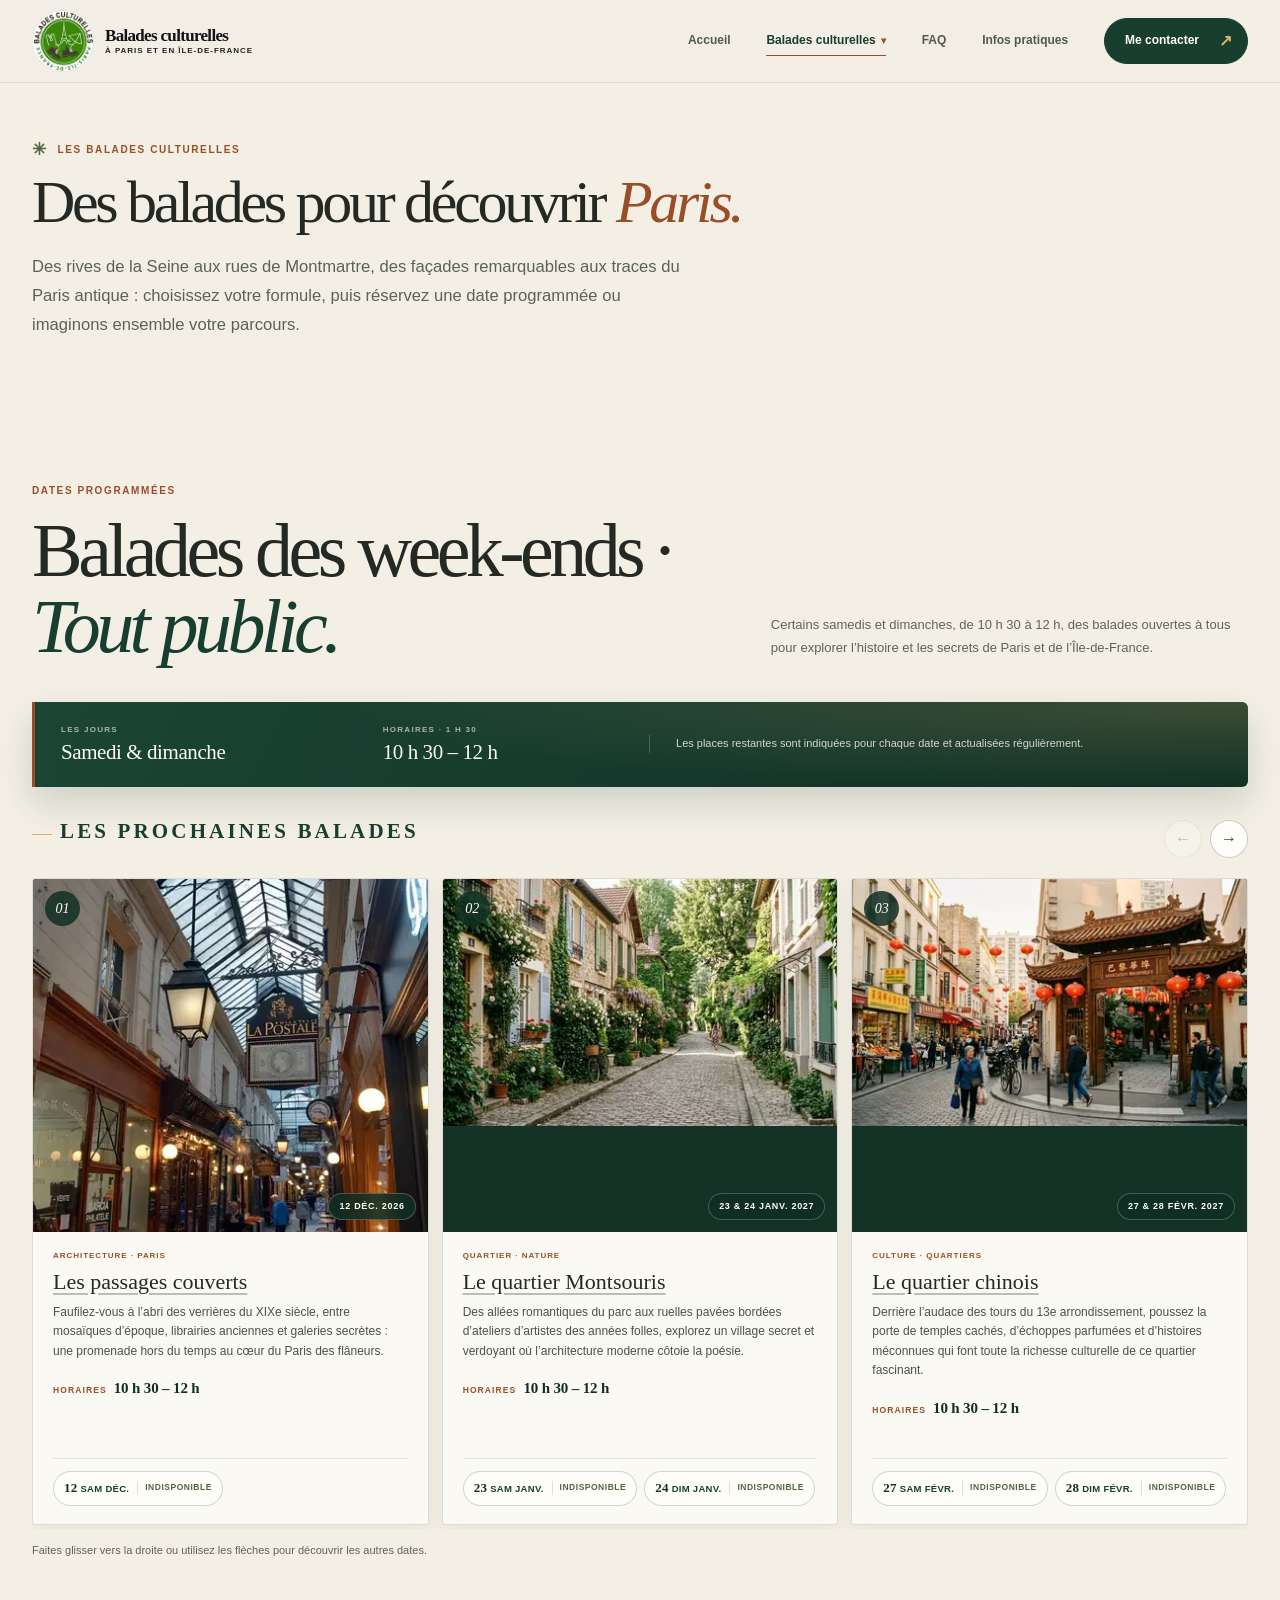
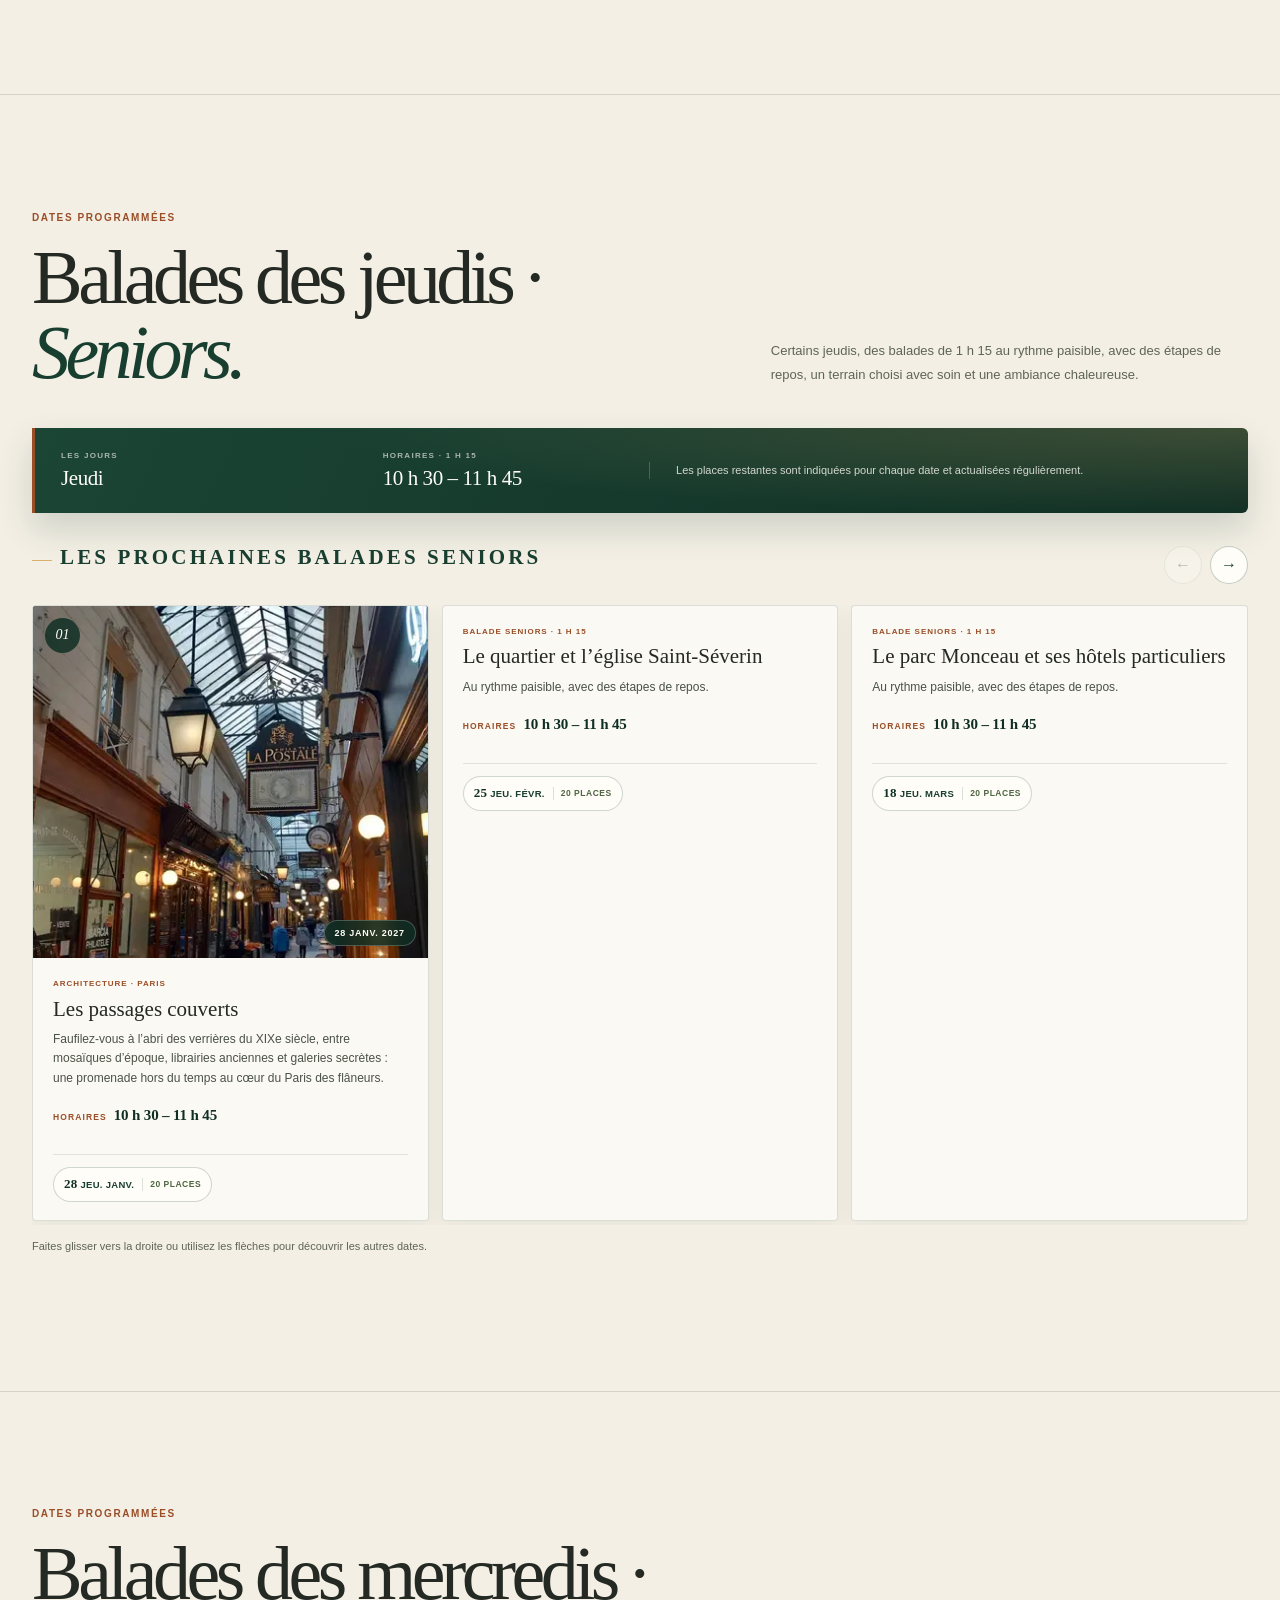
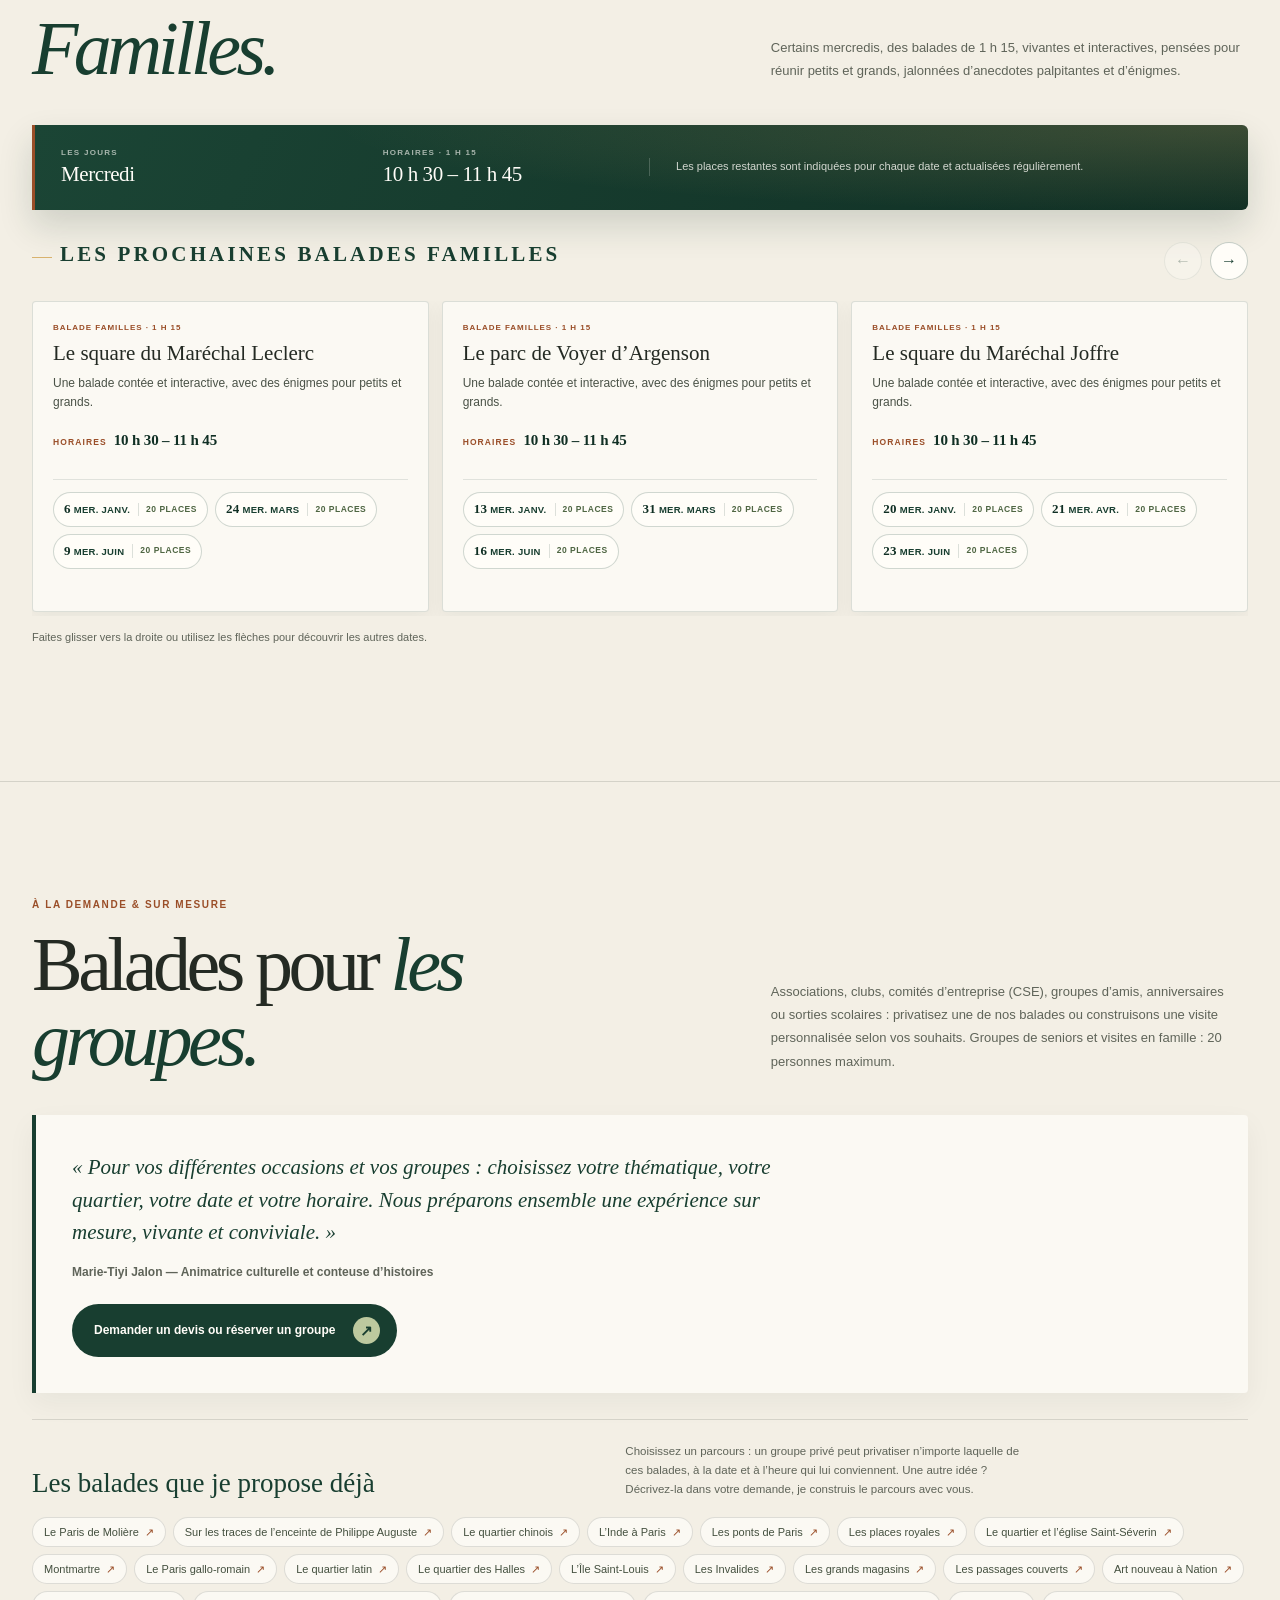
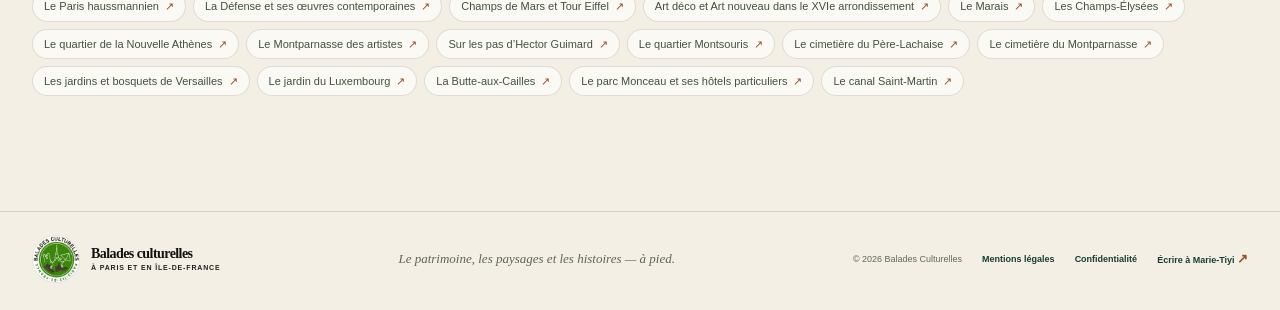
==== commit c66dd728: "Synchronisation depuis le dépôt privé 6a7aa8b" ====
--- a/balades.html
+++ b/balades.html
@@ -30,8 +30,8 @@
     <link rel="preconnect" href="https://script.google.com" crossorigin>
     <link rel="dns-prefetch" href="https://script.googleusercontent.com">
     <link rel="preload" as="image" imagesrcset="assets/responsive/hero-guide-480.webp 480w, assets/responsive/hero-guide-800.webp 800w, assets/responsive/hero-guide-1080.webp 1080w" imagesizes="(max-width: 760px) 94vw, (max-width: 980px) 52vw, 620px" type="image/webp">
-    <link rel="stylesheet" href="styles.css?v=ameliorations-20261021-32">
-    <script src="script.js?v=ameliorations-20261021-32" defer></script>
+    <link rel="stylesheet" href="styles.css?v=liens-google-20261021-42">
+    <script src="script.js?v=liens-google-20261021-42" defer></script>
     <noscript><style>
       .legal-dialog { position: static; display: block; width: auto; max-width: none; max-height: none; border: 0; border-radius: 0; box-shadow: none; }
       .legal-dialog-frame { max-height: none; }
@@ -64,6 +64,7 @@
               <a href="balades.html#groupes">Groupes &amp; sur mesure</a>
             </div>
           </div>
+          <a href="faq.html">FAQ</a>
           <a href="infos-pratiques.html">Infos pratiques</a>
           <a class="nav-cta" href="contact.html">Me contacter <span aria-hidden="true">↗</span></a>
         </nav>
@@ -667,6 +668,9 @@
                 <p data-walk-fallback-text></p>
               </article>
             </div>
+            <div class="walk-dialog-more-wrap" data-walk-more-wrap hidden>
+              <button class="walk-dialog-more" type="button" data-walk-more aria-expanded="false">Lire la suite <span aria-hidden="true">↓</span></button>
+            </div>
           </div>
           <footer class="walk-dialog-foot" id="walk-dialog-foot">
             <span class="walk-dialog-foot-label">Réserver cette balade — choisissez une date :</span>
@@ -686,42 +690,40 @@
             </button>
           </header>
           <div class="booking-dialog-body">
-            <form class="contact-form" id="contact-form" aria-labelledby="booking-form-title">
-              <div class="form-heading">
-                <span>Votre demande</span>
-                <span class="form-required-note"><b aria-hidden="true">*</b> Obligatoire</span>
-              </div>
-              <ol class="booking-steps" aria-label="Étapes du formulaire">
-                <li><span>01</span><b>Votre balade</b></li>
-                <li><span>02</span><b>La visite</b></li>
-                <li><span>03</span><b>Vos coordonnées</b></li>
-              </ol>
+            <form class="contact-form" id="contact-form" aria-labelledby="booking-dialog-title">
+              <p class="form-required-note"><b aria-hidden="true">*</b> Champs obligatoires</p>
 
               <fieldset class="form-step form-step-project">
                 <legend><span class="form-step-number">01</span> Votre balade</legend>
                 <label for="topic">Type de sortie
                   <select id="topic" name="topic">
-                    <option value="Je souhaite réserver une balade publique">Grand public · s’inscrire</option>
-                    <option value="Je souhaite réserver une place en balade seniors">Seniors · balade programmée</option>
-                    <option value="Je souhaite réserver une place en balade familles">Familles · balade programmée</option>
-                    <option value="Je souhaite organiser une visite pour un groupe de seniors">Seniors · visite sur demande</option>
-                    <option value="Je souhaite organiser une sortie pour une famille">Famille · visite sur demande</option>
-                    <option value="Je souhaite organiser une sortie scolaire">Écoles · sur demande</option>
-                    <option value="Je souhaite organiser une sortie privée ou de groupe">Groupe privé · sur demande</option>
-                    <option value="J’ai une autre question">Une autre question</option>
+                    <optgroup label="Balade programmée">
+                      <option value="Je souhaite réserver une balade publique">Grand public</option>
+                      <option value="Je souhaite réserver une place en balade seniors">Seniors</option>
+                      <option value="Je souhaite réserver une place en balade familles">Familles</option>
+                    </optgroup>
+                    <optgroup label="Sur demande">
+                      <option value="Je souhaite organiser une visite pour un groupe de seniors">Groupe de seniors</option>
+                      <option value="Je souhaite organiser une sortie pour une famille">Famille</option>
+                      <option value="Je souhaite organiser une sortie scolaire">École</option>
+                      <option value="Je souhaite organiser une sortie privée ou de groupe">Groupe privé</option>
+                    </optgroup>
+                    <optgroup label="Autre">
+                      <option value="J’ai une autre question">Une question</option>
+                    </optgroup>
                   </select>
                 </label>
               </fieldset>
 
               <fieldset class="form-step form-step-visit">
-                <legend><span class="form-step-number">02</span> Votre visite et votre groupe</legend>
+                <legend><span class="form-step-number">02</span> Votre visite</legend>
                 <div class="form-row form-row-booking">
                   <label for="session" id="public-session-field"><span class="field-name">Balade et date <b aria-hidden="true">*</b></span><select id="session" name="session" required disabled><option value="">Chargement des dates…</option></select></label>
                 </div>
                 <input id="participants" name="participants" type="hidden" value="0" disabled>
                 <fieldset class="age-groups" id="age-groups">
                   <legend>Nombre de personnes par tarif</legend>
-                  <p class="age-groups-intro">Indiquez uniquement les quantités : aucun nom ni âge exact n’est demandé.</p>
+                  <p class="age-groups-intro">Indiquez seulement les quantités : aucun nom d’enfant n’est demandé.</p>
                   <div class="age-group-grid">
                     <label for="age-standard"><span>Plein tarif</span><small>26 ans et plus · 15&nbsp;€</small><input id="age-standard" name="age_standard" type="number" min="0" max="25" step="1" inputmode="numeric" value="0" data-age-group="standard"></label>
                     <label for="age-youth"><span>Jeunes de 15 à 25 ans</span><small>10&nbsp;€</small><input id="age-youth" name="age_youth" type="number" min="0" max="25" step="1" inputmode="numeric" value="0" data-age-group="youth"></label>
@@ -732,15 +734,15 @@
                     <p><span>Total de participants</span><output id="participants-total" for="age-standard age-youth age-child age-under-five">0</output></p>
                     <p><span>Montant estimé</span><output id="booking-estimate" for="age-standard age-youth age-child age-under-five">—</output></p>
                   </div>
-                  <p class="age-group-status" id="age-group-status" role="status" aria-live="polite">Le total inclut les enfants gratuits et reste limité aux places de la séance : 25 pour le tout public, 20 pour les seniors et les familles.</p>
+                  <p class="age-group-status" id="age-group-status" role="status" aria-live="polite">Les moins de 5 ans sont comptés dans le total.</p>
                 </fieldset>
                 <div class="form-row form-row-booking custom-booking-fields" id="custom-booking-fields" hidden>
                   <label for="date">Date souhaitée <span class="optional">(facultatif)</span><input id="date" name="date" type="date"></label>
                   <label for="slot">Créneau souhaité <span class="optional">(facultatif)</span><select id="slot" name="slot"><option>À convenir</option><option>10 h 30–12 h</option></select></label>
                   <label for="custom-participants">Nombre de personnes estimé <span class="optional">(facultatif)</span><input id="custom-participants" name="custom_participants" type="number" min="1" max="100" step="1" inputmode="numeric" placeholder="Ex. 12" aria-describedby="custom-capacity-note"></label>
                 </div>
-                <p class="booking-capacity-note custom-capacity-note" id="custom-capacity-note" role="status" aria-live="polite">Indiquez le nombre de personnes&nbsp;: 20 personnes maximum pour un groupe de seniors ou une famille.</p>
-                <p class="booking-capacity-note" id="session-status" role="status" aria-live="polite">Sélectionnez une balade et une date pour consulter les places disponibles.</p>
+                <p class="booking-capacity-note custom-capacity-note" id="custom-capacity-note" role="status" aria-live="polite">20 personnes maximum.</p>
+                <p class="booking-capacity-note" id="session-status" role="status" aria-live="polite">Choisissez une balade et une date pour voir les places.</p>
               </fieldset>
 
               <fieldset class="form-step form-step-contact">
@@ -759,10 +761,6 @@
               </fieldset>
 
               <p class="booking-recap" id="booking-recap" role="status" aria-live="polite" hidden></p>
-              <div class="form-bottom">
-                <button class="button button-submit" type="submit" id="submit-booking">Réserver ma place <span class="button-arrow" aria-hidden="true">↗</span></button>
-                <p class="form-hint">Pour une balade programmée (tout public, seniors, familles), la confirmation et sa référence s’affichent ici si des places sont disponibles, et un e-mail de confirmation part aussitôt vers votre adresse. Pour une demande sur mesure (groupe de seniors, écoles, groupe privé), votre demande est envoyée directement à Marie-Tiyi et vous recevez un e-mail récapitulatif.</p>
-              </div>
               <p class="form-status" id="form-status" role="status" aria-live="polite"></p>
               <div class="booking-calendar" id="booking-calendar" hidden>
                 <p class="booking-calendar-label">Gardez la date</p>
@@ -771,7 +769,11 @@
                   Ajouter à mon agenda <span aria-hidden="true">↓</span>
                 </a>
               </div>
-              <p class="privacy-note">Vos informations servent à traiter cette demande. <a href="#legal-confidentialite" data-legal-open="confidentialite">Consulter la notice de confidentialité</a>.</p>
+              <p class="privacy-note">Vos informations servent uniquement à traiter cette demande. <a href="#legal-confidentialite" data-legal-open="confidentialite">Notice de confidentialité</a></p>
+              <div class="form-bottom">
+                <button class="button button-submit" type="submit" id="submit-booking">Réserver ma place <span class="button-arrow" aria-hidden="true">↗</span></button>
+                <p class="form-hint">Confirmation immédiate par e-mail s’il reste des places. Sinon, Marie-Tiyi vous répond personnellement.</p>
+              </div>
             </form>
           </div>
         </div>
@@ -791,35 +793,103 @@
             <nav class="legal-dialog-rail" aria-label="Sommaire des informations juridiques">
               <a class="legal-rail-link" href="#legal-mentions" data-legal-jump="mentions">Mentions légales</a>
               <a class="legal-rail-link" href="#legal-confidentialite" data-legal-jump="confidentialite">Confidentialité &amp; données personnelles</a>
-              <p class="legal-rail-status"><span>Version de travail</span>Identité, hébergement et durées de conservation restent à valider avant publication.</p>
+              <p class="legal-rail-status"><span>Version de travail</span>Forme juridique, adresse et SIRET restent à valider avant publication.</p>
             </nav>
             <div class="legal-dialog-content">
               <article class="legal-article" id="legal-mentions" data-legal-article="mentions">
+                
                 <h3>Mentions légales</h3>
                 <p class="legal-draft-notice"><strong>À confirmer avant publication :</strong> d’après les informations transmises, l’identité indiquée est « MADAME MARIE-TIYI JALON », SIREN 894 639 921, à Asnières-sur-Seine (92600). La forme juridique exacte, l’adresse complète, le SIRET de l’établissement et l’hébergeur restent à vérifier. Le site reste en mode non indexable tant que les mentions ne sont pas complètes.</p>
-                <h4>Éditeur du site</h4>
-                <p><strong>Nom commercial :</strong> Balades Culturelles<br><strong>Éditrice et directrice de la publication :</strong> Marie-Tiyi Jalon<br><strong>Identité juridique communiquée :</strong> MADAME MARIE-TIYI JALON<br><strong>SIREN communiqué :</strong> 894 639 921<br><strong>Commune communiquée :</strong> Asnières-sur-Seine (92600)<br><strong>Contact :</strong> <a href="mailto:balades.culturelles@gmail.com">balades.culturelles@gmail.com</a> · <a href="tel:+33601740449">06 01 74 04 49</a></p>
+                <details class="legal-section" open>
+                  <summary><span class="legal-section-title">Éditeur du site</span></summary>
+                  <div class="legal-section-body">
+                    <p><strong>Nom commercial :</strong> Balades Culturelles<br><strong>Éditrice et directrice de la publication :</strong> Marie-Tiyi Jalon<br><strong>Identité juridique communiquée :</strong> MADAME MARIE-TIYI JALON<br><strong>SIREN communiqué :</strong> 894 639 921<br><strong>Commune communiquée :</strong> Asnières-sur-Seine (92600)<br><strong>Contact :</strong> <a href="mailto:balades.culturelles@gmail.com">balades.culturelles@gmail.com</a> · <a href="tel:+33601740449">06 01 74 04 49</a></p>
                 <p><strong>À confirmer :</strong> forme juridique exacte, adresse professionnelle complète à publier, SIRET de l’établissement et, si applicable, mentions d’immatriculation au RCS ou au répertoire des métiers.</p>
-                <h4>Hébergement</h4>
-                <p>Le nom légal, l’adresse et les coordonnées de l’hébergeur devront être renseignés une fois l’hébergement de production et le domaine choisis. La prévisualisation locale n’est pas l’hébergement public du site.</p>
-                <h4>Propriété intellectuelle</h4>
-                <p>Les contenus et visuels du site ne peuvent être réutilisés sans autorisation. Les illustrations générées sont des visuels d’ambiance et ne constituent pas des photographies documentaires des lieux.</p>
+                  </div>
+                </details>
+                <details class="legal-section">
+                  <summary><span class="legal-section-title">Hébergement</span></summary>
+                  <div class="legal-section-body">
+                    <p>Le site public est actuellement hébergé par <strong>GitHub, Inc.</strong> (service GitHub Pages), 88 Colin P. Kelly Jr. Street, San Francisco, CA 94107, États-Unis. Cette mention devra être confirmée ou remplacée si l’hébergement ou le nom de domaine change.</p>
+                  </div>
+                </details>
+                <details class="legal-section">
+                  <summary><span class="legal-section-title">Propriété intellectuelle</span></summary>
+                  <div class="legal-section-body">
+                    <p>Les contenus et visuels du site ne peuvent être réutilisés sans autorisation. Les illustrations générées sont des visuels d’ambiance et ne constituent pas des photographies documentaires des lieux.</p>
+                  </div>
+                </details>
               </article>
-              <article class="legal-article" id="legal-confidentialite" data-legal-article="confidentialite">
+                            <article class="legal-article" id="legal-confidentialite" data-legal-article="confidentialite">
+                
                 <h3>Confidentialité &amp; données personnelles</h3>
-                <p class="legal-draft-notice"><strong>Notice préparatoire RGPD :</strong> l’identité et le SIREN indiqués proviennent des informations transmises par l’éditrice. La forme juridique, l’adresse complète, l’hébergement et les durées de conservation doivent encore être confirmés avant mise en ligne. Cette notice ne remplace pas une validation juridique.</p>
-                <h4>Responsable et contact</h4>
-                <p>Le responsable du traitement est Marie-Tiyi Jalon, pour Balades Culturelles (identité juridique communiquée : MADAME MARIE-TIYI JALON, SIREN 894 639 921). Pour toute question ou demande relative à vos données : <a href="mailto:balades.culturelles@gmail.com">balades.culturelles@gmail.com</a> ou <a href="tel:+33601740449">06 01 74 04 49</a>. La forme juridique exacte et l’adresse professionnelle complète restent à préciser dans les mentions légales.</p>
-                <h4>Données et finalités</h4>
-                <p>Le site recueille le prénom, le nom, l’adresse e-mail et le numéro de téléphone (ces quatre champs sont obligatoires pour une réservation), la balade et la date choisies, le nombre de personnes par tranche tarifaire, ainsi que les précisions que vous ajoutez. Ces informations servent à répondre aux demandes, gérer les réservations, vous transmettre le lieu de rendez-vous ou vous prévenir d’un changement, et vérifier le nombre de places. Les coordonnées des personnes ayant réservé sont également conservées dans un carnet d’adresses privé (Google Sheets), accessible à la seule éditrice, afin d’éviter les doublons et de préparer les visites. Aucun nom ni âge exact des enfants n’est demandé. Aucun paiement en ligne ni prospection commerciale automatisée n’est effectué par le site.</p>
-                <h4>Base légale et destinataires</h4>
-                <p>Le traitement d’une réservation ou d’un devis demandé repose sur les mesures précontractuelles et, le cas échéant, l’exécution du contrat (article 6, paragraphe 1, point b du RGPD). Les données sont accessibles à Marie-Tiyi Jalon et aux prestataires techniques strictement nécessaires. Si la version Google est déployée, Google Apps Script et Google Sheets interviendront selon les paramètres du compte propriétaire; l’hébergement, les éventuels transferts et les garanties contractuelles devront être vérifiés avant publication. Aucune prospection commerciale automatisée n’est effectuée.</p>
-                <h4>Conservation</h4>
-                <p>Les durées exactes doivent être fixées avant publication : demandes sans réservation, réservations et éventuels justificatifs comptables doivent être distingués. Les données ne doivent pas être conservées plus longtemps que nécessaire, sous réserve des obligations légales applicables.</p>
-                <h4>Vos droits</h4>
-                <p>Vous pouvez demander l’accès à vos données, leur rectification ou leur effacement, la limitation du traitement et, lorsque les conditions légales sont réunies, leur portabilité ou vous opposer au traitement. Vous pouvez également adresser une réclamation à la <a href="https://www.cnil.fr" target="_blank" rel="noopener noreferrer">CNIL</a>. Les champs indispensables à une réservation sont nécessaires pour la traiter.</p>
-                <h4>Cookies et décisions automatisées</h4>
-                <p>Aucun outil de publicité ou de mesure d’audience n’est intégré au site à ce jour. Ce point devra être revérifié après le choix de l’hébergement. Le système vérifie automatiquement les places disponibles, mais ne réalise ni profilage ni décision automatisée concernant les personnes.</p>
+                <p class="legal-draft-notice"><strong>Notice à valider avant publication :</strong> les finalités, destinataires et durées ci-dessous décrivent le fonctionnement actuel du site. Restent à confirmer&nbsp;: la forme juridique exacte, l’adresse professionnelle complète, l’identité de l’hébergeur définitif et les durées de conservation définitives. Cette notice ne remplace pas une validation juridique.</p>
+                <details class="legal-section" open>
+                  <summary><span class="legal-section-title">Responsable du traitement</span></summary>
+                  <div class="legal-section-body">
+                    <p>Le responsable du traitement est <strong>Marie-Tiyi Jalon</strong>, pour Balades Culturelles (identité juridique communiquée&nbsp;: MADAME MARIE-TIYI JALON, SIREN 894 639 921, Asnières-sur-Seine). Pour toute question ou demande relative à vos données&nbsp;: <a href="mailto:balades.culturelles@gmail.com">balades.culturelles@gmail.com</a> ou <a href="tel:+33601740449">06&nbsp;01&nbsp;74&nbsp;04&nbsp;49</a>. Aucun délégué à la protection des données n’a été désigné&nbsp;: les demandes sont traitées directement par l’éditrice.</p>
+                  </div>
+                </details>
+                <details class="legal-section">
+                  <summary><span class="legal-section-title">Données collectées</span></summary>
+                  <div class="legal-section-body">
+                    <p>Lors d’une réservation ou d’une demande, le site recueille le prénom, le nom, l’adresse e-mail et le numéro de téléphone (ces quatre champs sont obligatoires pour une réservation), la balade et la date choisies, le nombre de personnes par tranche tarifaire, ainsi que les précisions que vous ajoutez librement. La date et l’heure de la demande sont enregistrées. Aucun nom, âge exact, donnée de santé ou information sensible concernant les enfants n’est demandé. Aucune donnée bancaire n’est collectée ni conservée&nbsp;: aucun paiement n’est traité en ligne par le site. Les données techniques de connexion (adresse IP, horodatage, type de navigateur) sont traitées par l’hébergeur et par les services Google décrits ci-dessous, pour la seule fourniture du service et sa sécurité.</p>
+                  </div>
+                </details>
+                <details class="legal-section">
+                  <summary><span class="legal-section-title">Finalités et bases légales</span></summary>
+                  <div class="legal-section-body">
+                    <p>Les données servent à répondre à vos demandes, gérer les réservations et vérifier le nombre de places disponibles, vous transmettre le lieu de rendez-vous, vous prévenir d’un changement ou d’une annulation, et tenir la comptabilité. Ces traitements reposent sur les mesures précontractuelles et l’exécution du contrat (article 6, paragraphe 1, point b du RGPD) et, pour la tenue des justificatifs comptables, sur l’obligation légale (point c). La sécurité du site et la prévention des envois frauduleux reposent sur l’intérêt légitime (point f). Aucune prospection commerciale n’est effectuée, aucune donnée n’est vendue et aucun profilage ni décision automatisée n’est réalisé&nbsp;: la vérification des places disponibles est un simple calcul de capacité.</p>
+                  </div>
+                </details>
+                <details class="legal-section">
+                  <summary><span class="legal-section-title">Destinataires</span></summary>
+                  <div class="legal-section-body">
+                    <p>Les données sont accessibles à Marie-Tiyi Jalon et aux prestataires techniques strictement nécessaires&nbsp;: <strong>Google Ireland Limited / Google LLC</strong> pour Google Apps Script, Google Sheets, Google Drive, Google Agenda et Gmail (enregistrement des réservations, envoi des e-mails de confirmation, carnet d’adresses privé réservé à l’éditrice), et <strong>GitHub, Inc.</strong> pour l’hébergement du site public (GitHub Pages). Aucun autre destinataire ne reçoit vos données.</p>
+                  </div>
+                </details>
+                <details class="legal-section">
+                  <summary><span class="legal-section-title">Transferts hors Union européenne</span></summary>
+                  <div class="legal-section-body">
+                    <p>Google et GitHub étant établis aux États-Unis, vos données peuvent y être transférées ou y transiter. Ces transferts s’appuient sur le cadre de protection des données UE–États-Unis (<em>EU-US Data Privacy Framework</em>) et, à défaut, sur les clauses contractuelles types de la Commission européenne. Les paramètres de localisation des données du compte Google utilisé et les garanties contractuelles de l’hébergeur définitif devront être vérifiés et documentés avant publication.</p>
+                  </div>
+                </details>
+                <details class="legal-section">
+                  <summary><span class="legal-section-title">Durées de conservation</span></summary>
+                  <div class="legal-section-body">
+                    <p>Les demandes qui n’aboutissent pas à une réservation sont conservées trois ans à compter du dernier contact. Les réservations (nom, coordonnées, balade, date) sont conservées trois ans après la date de la balade, afin de gérer les réclamations et de justifier la prestation. Les pièces comptables sont conservées dix ans conformément à l’obligation légale. Le carnet d’adresses privé suit la même durée que la réservation correspondante. Au-delà de ces durées, les données sont supprimées.</p>
+                  </div>
+                </details>
+                <details class="legal-section">
+                  <summary><span class="legal-section-title">Cookies et traceurs</span></summary>
+                  <div class="legal-section-body">
+                    <p><strong>Le site n’utilise aucun cookie.</strong> Aucun outil de mesure d’audience, aucun pixel publicitaire et aucun contenu tiers embarqué (vidéo, carte, réseau social) n’y est intégré&nbsp;: les liens vers Instagram et Facebook sont de simples liens, et aucune donnée n’est transmise à ces réseaux avant un clic. Un espace de stockage de session du navigateur (<em>sessionStorage</em>) est utilisé uniquement pour éviter qu’une même réservation soit envoyée deux fois&nbsp;: il ne contient aucune donnée de suivi, il est effacé à la fermeture de l’onglet et il ne constitue pas un traceur publicitaire. Aucun consentement préalable n’est donc requis et aucun bandeau cookies n’est affiché&nbsp;; si un outil de mesure d’audience ou un contenu tiers était ajouté, un dispositif de consentement serait mis en place.</p>
+                  </div>
+                </details>
+                <details class="legal-section">
+                  <summary><span class="legal-section-title">Vos droits</span></summary>
+                  <div class="legal-section-body">
+                    <p>Vous pouvez demander l’accès à vos données, leur rectification ou leur effacement, la limitation du traitement, vous opposer au traitement et, lorsque les conditions légales sont réunies, obtenir leur portabilité. Vous pouvez également définir des directives relatives au sort de vos données après votre décès. Ces droits s’exercent par e-mail à <a href="mailto:balades.culturelles@gmail.com">balades.culturelles@gmail.com</a> ou par téléphone au <a href="tel:+33601740449">06&nbsp;01&nbsp;74&nbsp;04&nbsp;49</a>&nbsp;; une réponse vous sera apportée dans un délai d’un mois. Les champs indispensables à une réservation sont nécessaires pour la traiter&nbsp;: sans eux, la réservation ne peut pas être enregistrée. Si vous estimez, après nous avoir contactés, que vos droits ne sont pas respectés, vous pouvez adresser une réclamation à la <a href="https://www.cnil.fr" target="_blank" rel="noopener noreferrer">CNIL</a> (3 place de Fontenoy, TSA 80715, 75334 Paris Cedex 07).</p>
+                  </div>
+                </details>
+                <details class="legal-section">
+                  <summary><span class="legal-section-title">Sécurité</span></summary>
+                  <div class="legal-section-body">
+                    <p>Le site public est servi en HTTPS. L’accès aux réservations est limité à l’éditrice et protégé par les mécanismes d’authentification du compte Google qui les héberge&nbsp;; la validation en deux étapes de ce compte est indispensable. Aucun paiement n’étant traité en ligne, aucune donnée bancaire ne circule sur le site. Les échanges par e-mail n’étant jamais totalement sécurisés, il est recommandé de ne pas transmettre de données sensibles par ce canal.</p>
+                  </div>
+                </details>
+                <details class="legal-section">
+                  <summary><span class="legal-section-title">Mineurs</span></summary>
+                  <div class="legal-section-body">
+                    <p>Les réservations concernant des enfants sont effectuées par un adulte responsable, qui fournit ses propres coordonnées. Seul le nombre de participants par tranche d’âge est enregistré&nbsp;: aucune donnée propre à un enfant n’est collectée.</p>
+                  </div>
+                </details>
+                <details class="legal-section">
+                  <summary><span class="legal-section-title">Évolution de cette notice</span></summary>
+                  <div class="legal-section-body">
+                    <p>Cette notice peut être mise à jour pour tenir compte d’un changement de prestataire, d’hébergement ou de réglementation. La version en ligne au moment de votre réservation est celle qui s’applique.</p>
+                  </div>
+                </details>
               </article>
             </div>
           </div>
--- a/styles.css
+++ b/styles.css
@@ -208,6 +208,34 @@
   letter-spacing: -.05em;
   line-height: .98;
   color: #000000;
+  flex: 1;
+  min-width: 0;
+}
+.hero-brand {
+  display: flex;
+  align-items: center;
+  gap: 20px;
+  margin: 0 0 10px;
+  flex-wrap: nowrap;
+}
+.hero-brand-logo {
+  width: 108px;
+  height: 108px;
+  flex: 0 0 auto;
+  overflow: hidden;
+  display: inline-flex;
+  align-items: center;
+  justify-content: center;
+  border: 1px solid rgba(24,62,48,.12);
+  border-radius: 50%;
+  background: var(--white);
+  box-shadow: 0 10px 26px rgba(24,42,32,.14);
+}
+.hero-brand-logo img {
+  width: 100%;
+  height: 100%;
+  object-fit: contain;
+  border-radius: 50%;
 }
 .hero-location {
   margin: 0 0 16px;
@@ -265,9 +293,6 @@
 .hero-image-frame { position: relative; overflow: hidden; aspect-ratio: 1; border-radius: 2px 120px 2px 2px; background: var(--paper-deep); }
 .hero-image-frame img { width: 100%; height: 100%; object-fit: cover; object-position: center; transition: transform .8s cubic-bezier(.2,.65,.25,1); }
 .hero-visual:hover .hero-image-frame img { transform: scale(1.035); }
-.hero-seal { position: absolute; z-index: 2; top: 7%; right: -3px; width: 124px; height: 124px; padding: 7px; border: 1px solid rgba(24,62,48,.22); border-radius: 50%; background: var(--white); box-shadow: 0 16px 38px rgba(24,42,32,.2); }
-.hero-seal img { width: 100%; height: 100%; object-fit: contain; border-radius: 50%; }
-
 .editorial-strip { color: var(--white); background: var(--forest); }
 .editorial-strip-inner { display: grid; grid-template-columns: 1fr 34px 1.4fr 34px 1fr; min-height: 91px; align-items: center; gap: 20px; }
 .strip-fact { display: flex; align-items: baseline; gap: 12px; }
@@ -724,7 +749,7 @@
 .practical-card > a span { color: var(--clay); font-size: 14px; }
 /* La page « Infos pratiques » n'a qu'un titre : les cartes suivent directement. */
 .practical-compact { padding-top: clamp(6px, 1.2vw, 16px); }
-.practical-methods { display: grid; grid-template-columns: repeat(3, minmax(0, 1fr)); gap: 14px; margin-top: 24px; padding-top: 22px; border-top: 1px solid rgba(36,42,35,.14); }
+.practical-methods { display: grid; grid-template-columns: repeat(auto-fit, minmax(200px, 1fr)); gap: 14px; margin-top: 24px; padding-top: 22px; border-top: 1px solid rgba(36,42,35,.14); }
 .practical-methods > div { padding-left: 13px; border-left: 2px solid var(--clay); }
 .practical-methods strong { display: block; color: var(--forest); font-family: var(--serif); font-size: 15px; font-weight: 600; }
 .practical-methods p { margin: 5px 0 0; color: var(--muted); font-size: 10.5px; line-height: 1.6; }
@@ -935,7 +960,6 @@
   .hero-lead { max-width: 590px; }
   .hero-visual { width: min(590px, calc(100% - 12px)); justify-self: center; padding: 0 13px 42px 0; }
   .hero-image-frame { aspect-ratio: 1.1; border-top-right-radius: 100px; }
-  .hero-seal { right: -1px; }
   .editorial-strip-inner { grid-template-columns: 1fr 20px 1.2fr 20px 1fr; min-height: 82px; gap: 7px; }
   .strip-fact { flex-direction: column; align-items: flex-start; gap: 0; }
   .strip-fact strong { font-size: 17px; }
@@ -984,7 +1008,6 @@
   .hero-visual { width: calc(100% - 5px); padding: 0 6px 50px 0; }
   .hero-image-frame { aspect-ratio: .95; border-top-right-radius: 75px; }
   .hero-image-frame img { object-position: 52% center; }
-  .hero-seal { top: 6%; width: 92px; height: 92px; padding: 5px; }
 
 
   .editorial-strip-inner { grid-template-columns: 1fr 1px 1.12fr 1px 1fr; min-height: 79px; gap: 7px; }
@@ -1480,3 +1503,491 @@
     .contact-form textarea { font-size: 16px; }
   }
 }
+
+/* --------------------------------------------------------------------------
+   Fenêtres modales : lisibilité, hiérarchie et divulgation progressive
+   L’objectif est simple : peu de texte à l’écran, l’essentiel d’abord,
+   le détail à un clic.
+   -------------------------------------------------------------------------- */
+
+/* ---- 1. Formulaire de réservation ---- */
+/* Une seule consigne d’obligation, en tête, au lieu d’un titre + un fil d’étapes. */
+.booking-dialog .form-required-note {
+  margin: 0 0 16px;
+  color: #6a7167;
+  font-size: 11.5px;
+  font-weight: 600;
+  letter-spacing: 0;
+}
+.booking-dialog .form-required-note b { color: var(--clay); }
+
+/* Les textes d’aide passent au-dessus du minimum lisible (9 px → 11,5 px). */
+.booking-dialog .form-hint { max-width: none; color: #5f675c; font-size: 11.5px; line-height: 1.6; }
+.booking-dialog .age-groups-intro { margin-bottom: 11px; color: #5f675c; font-size: 11.5px; }
+.booking-dialog .age-group-status { margin-top: 10px; color: #5f675c; font-size: 11px; }
+.booking-dialog .booking-capacity-note { font-size: 11.5px; }
+.booking-dialog .privacy-note { color: #6b7268; font-size: 11px; line-height: 1.65; }
+
+/* Les étapes respirent : un filet sépare les blocs, la légende porte le numéro. */
+.booking-dialog .form-step { padding-top: 20px; }
+.booking-dialog .form-step + .form-step { margin-top: 18px; }
+.booking-dialog .form-step > legend { margin-bottom: 14px; font-size: 19px; }
+.booking-dialog .age-groups { margin-top: 16px; }
+
+/* Barre d’action collante : le bouton reste visible pendant le défilement. */
+.booking-dialog-body { padding-bottom: 0; }
+.booking-dialog .form-bottom {
+  position: sticky;
+  bottom: 0;
+  z-index: 3;
+  margin: 24px -28px 0;
+  padding: 14px 28px calc(16px + env(safe-area-inset-bottom, 0px));
+  border-top: 1px solid rgba(36,42,35,.14);
+  background: rgba(250, 248, 242, .97);
+  -webkit-backdrop-filter: blur(6px);
+  backdrop-filter: blur(6px);
+}
+.booking-dialog .form-bottom .button-submit { flex: 0 0 auto; }
+@media (max-width: 700px) {
+  .booking-dialog .form-bottom {
+    margin: 20px -16px 0;
+    padding: 12px 16px calc(12px + env(safe-area-inset-bottom, 0px));
+    flex-direction: column-reverse;
+    align-items: stretch;
+    gap: 10px;
+  }
+  .booking-dialog .form-bottom .button-submit { width: 100%; }
+  .booking-dialog .form-bottom .form-hint { font-size: 11px; }
+}
+
+/* ---- 2. Fenêtre juridique : une section = un titre cliquable ---- */
+.legal-section {
+  margin: 0 0 9px;
+  border: 1px solid rgba(36,42,35,.14);
+  border-radius: 4px 16px 4px 4px;
+  background: var(--paper);
+  overflow: hidden;
+}
+.legal-section > summary {
+  display: flex;
+  align-items: center;
+  justify-content: space-between;
+  gap: 14px;
+  padding: 12px 16px;
+  color: var(--forest);
+  font-family: var(--serif);
+  font-size: 15.5px;
+  font-weight: 600;
+  line-height: 1.3;
+  cursor: pointer;
+  list-style: none;
+  transition: background .18s ease, color .18s ease;
+}
+.legal-section > summary::-webkit-details-marker { display: none; }
+.legal-section > summary::after {
+  content: "+";
+  flex: 0 0 auto;
+  color: var(--clay);
+  font-family: var(--sans);
+  font-size: 17px;
+  font-weight: 700;
+  line-height: 1;
+}
+.legal-section > summary:hover { background: #eef0e4; }
+.legal-section > summary:focus-visible { outline: 3px solid rgba(92,116,78,.35); outline-offset: -3px; }
+.legal-section[open] > summary { border-bottom: 1px solid var(--line); background: #eef0e4; }
+.legal-section[open] > summary::after { content: "–"; }
+.legal-section-body { padding: 2px 16px 14px; }
+.legal-section-body > p:first-child { margin-top: 10px; }
+.legal-section-body > p:last-child { margin-bottom: 2px; }
+
+/* Le corps juridique gagne en confort de lecture. */
+.legal-article p { color: #4f564d; font-size: 13px; line-height: 1.72; }
+.legal-article .legal-draft-notice { font-size: 12px; line-height: 1.6; }
+
+/* ---- 3. Présentation d’une balade : accroche puis « Lire la suite » ---- */
+.walk-dialog-body { grid-template-rows: minmax(0, 1fr) auto; }
+.walk-article.is-collapsed {
+  max-height: min(44vh, 380px);
+  overflow: hidden;
+  -webkit-mask-image: linear-gradient(#000 72%, transparent 100%);
+  mask-image: linear-gradient(#000 72%, transparent 100%);
+}
+.walk-dialog-more-wrap {
+  display: flex;
+  justify-content: center;
+  padding: 12px 28px 14px;
+  border-top: 1px solid var(--line);
+  background: var(--paper);
+}
+.walk-dialog-more-wrap[hidden] { display: none; }
+.walk-dialog-more {
+  display: inline-flex;
+  align-items: center;
+  gap: 9px;
+  padding: 11px 20px;
+  border: 1px solid rgba(24,62,48,.28);
+  border-radius: 100px;
+  color: var(--forest);
+  background: transparent;
+  font-size: 12px;
+  font-weight: 700;
+  cursor: pointer;
+  transition: background .18s ease, color .18s ease, border-color .18s ease;
+}
+.walk-dialog-more:hover { border-color: var(--forest); color: var(--white); background: var(--forest); }
+.walk-dialog-more:focus-visible { outline: 3px solid rgba(92,116,78,.35); outline-offset: 2px; }
+.walk-dialog-more span { color: var(--clay); font-size: 13px; }
+.walk-dialog-more:hover span { color: var(--gold); }
+
+@media (max-width: 700px) {
+  .walk-article.is-collapsed { max-height: min(40vh, 320px); }
+  .walk-dialog-more-wrap { padding: 10px 16px calc(10px + env(safe-area-inset-bottom, 0px)); }
+  .legal-section > summary { padding: 12px 14px; font-size: 15px; }
+  .legal-section-body { padding: 2px 14px 14px; }
+}
+
+/* --------------------------------------------------------------------------
+   Fenêtre de réservation sur téléphone : feuille plein écran fiable
+   Le plein écran en « height: 100% » suivait le viewport de mise en page, plus
+   haut que la zone visible quand la barre d’adresse est affichée : le bas de la
+   fenêtre (et le bouton Réserver) passait sous l’interface du navigateur.
+   On s’appuie sur dvh, avec repli vh, et on resserre la mise en page.
+   -------------------------------------------------------------------------- */
+@media (max-width: 760px) {
+  .legal-dialog,
+  .legal-dialog.booking-dialog {
+    position: fixed;
+    inset: 0;
+    width: 100%;
+    max-width: 100%;
+    height: 100vh;
+    max-height: 100vh;
+    margin: 0;
+    border: 0;
+    border-radius: 0;
+    overflow: hidden;
+  }
+  .legal-dialog.booking-dialog .legal-dialog-frame {
+    height: 100%;
+    max-height: 100%;
+    min-height: 0;
+  }
+  .booking-dialog-body {
+    overflow-x: hidden;
+    overflow-y: auto;
+    padding: 16px 16px 0;
+    -webkit-overflow-scrolling: touch;
+    /* Un champ mis au point près du bas ne doit pas se cacher sous le bouton. */
+    scroll-padding-bottom: 110px;
+  }
+  /* L’en-tête reste compact : la croix et le titre suffisent en haut de l’écran. */
+  .legal-dialog.booking-dialog .legal-dialog-head { padding: 14px 60px 12px 16px; }
+  .legal-dialog.booking-dialog .legal-dialog-head {
+    padding-top: calc(14px + env(safe-area-inset-top, 0px));
+    padding-left: calc(16px + env(safe-area-inset-left, 0px));
+    padding-right: calc(60px + env(safe-area-inset-right, 0px));
+  }
+  .legal-dialog.booking-dialog .legal-dialog-head .eyebrow { margin-bottom: 5px; font-size: 8.5px; }
+  .legal-dialog.booking-dialog .legal-dialog-head h2 {
+    display: -webkit-box;
+    -webkit-line-clamp: 2;
+    -webkit-box-orient: vertical;
+    overflow: hidden;
+    max-width: none;
+    font-size: 20px;
+    line-height: 1.16;
+  }
+  /* La date et les places sont déjà rappelées dans le formulaire : on évite le doublon. */
+  .booking-dialog-meta { margin-top: 5px; font-size: 11px; }
+  .booking-dialog .form-required-note { margin-bottom: 12px; }
+  .booking-dialog .form-step { padding-top: 14px; }
+  .booking-dialog .form-step + .form-step { margin-top: 14px; }
+  .booking-dialog .form-step > legend { margin-bottom: 10px; font-size: 17px; }
+  .booking-dialog .age-groups { margin-top: 12px; padding: 12px 10px; }
+  .booking-dialog .booking-lock-note { font-size: 11px; }
+  .booking-dialog .booking-capacity-note,
+  .booking-dialog .age-group-status,
+  .booking-dialog .privacy-note { font-size: 11px; }
+  /* Barre d’action : pleine largeur, collée au bas de la zone visible. */
+  .booking-dialog .form-bottom {
+    margin: 16px -16px 0;
+    padding: 12px 16px;
+    padding-bottom: calc(12px + env(safe-area-inset-bottom, 0px));
+    flex-direction: column-reverse;
+    align-items: stretch;
+    gap: 8px;
+  }
+  .booking-dialog .form-bottom .button-submit { width: 100%; min-height: 48px; }
+  .booking-dialog .form-bottom .form-hint { font-size: 11px; line-height: 1.5; }
+  .booking-dialog .legal-dialog-close { top: 12px; right: 14px; }
+  .booking-dialog .legal-dialog-close {
+    top: calc(12px + env(safe-area-inset-top, 0px));
+    right: calc(14px + env(safe-area-inset-right, 0px));
+  }
+  .booking-dialog .form-row,
+  .booking-dialog .form-row-contact,
+  .booking-dialog #custom-booking-fields { grid-template-columns: minmax(0, 1fr); }
+  .booking-dialog .age-group-grid { grid-template-columns: minmax(0, 1fr); }
+}
+
+/* Navigateurs qui gèrent les unités dynamiques (iOS 15.4+, Chrome 108+). */
+@supports (height: 100dvh) {
+  @media (max-width: 760px) {
+    .legal-dialog,
+    .legal-dialog.booking-dialog {
+      height: 100dvh;
+      max-height: 100dvh;
+    }
+  }
+}
+
+/* Petit téléphone (≤ 380 px) : on gagne encore de la place. */
+@media (max-width: 380px) {
+  .booking-dialog-body { padding: 13px 12px 0; }
+  .legal-dialog.booking-dialog .legal-dialog-head { padding: 12px 54px 10px 12px; }
+  .legal-dialog.booking-dialog .legal-dialog-head {
+    padding-top: calc(12px + env(safe-area-inset-top, 0px));
+    padding-left: calc(12px + env(safe-area-inset-left, 0px));
+    padding-right: calc(54px + env(safe-area-inset-right, 0px));
+  }
+  .legal-dialog.booking-dialog .legal-dialog-head h2 { font-size: 18px; }
+  .booking-dialog .form-bottom { margin: 14px -12px 0; padding: 10px 12px calc(10px + env(safe-area-inset-bottom, 0px)); }
+  .booking-dialog .age-group-grid label { padding: 9px 10px; }
+}
+
+/* Téléphone en paysage (peu de hauteur) : en-tête et marges minimales. */
+@media (max-width: 980px) and (max-height: 520px) {
+  .legal-dialog.booking-dialog .legal-dialog-head { padding: 10px 56px 8px 14px; }
+  .legal-dialog.booking-dialog .legal-dialog-head .eyebrow { display: none; }
+  .legal-dialog.booking-dialog .legal-dialog-head h2 { font-size: 17px; }
+  .booking-dialog-meta { display: none; }
+  .booking-dialog-body { padding-top: 10px; }
+}
+
+/* Téléphone : la date et les places sont déjà affichées dans le formulaire,
+   juste sous le champ « Balade et date ». On retire le rappel de l’en-tête
+   pour alléger le haut de la fenêtre. */
+@media (max-width: 560px) {
+  .booking-dialog-meta { display: none; }
+}
+
+/* Fenêtre ouverte sur téléphone : la page derrière ne défile plus. */
+html.dialog-open,
+html.dialog-open body { overflow: hidden; }
+
+/* Téléphone : barre d’action opaque (le flou coûte cher et bave sur Android). */
+@media (max-width: 760px) {
+  .booking-dialog .form-bottom {
+    background: #faf8f2;
+    -webkit-backdrop-filter: none;
+    backdrop-filter: none;
+    box-shadow: 0 -10px 24px rgba(20, 36, 28, .08);
+  }
+}
+
+/* --------------------------------------------------------------------------
+   Titre + logo de l’accueil sur téléphone
+   Le logo à droite du titre (demandé) prend de la place : sans réglage, le mot
+   « culturelles » ne pouvait pas se réduire sous sa largeur et débordait à
+   droite, ce qui rendait toute la page défilable horizontalement.
+   -------------------------------------------------------------------------- */
+.hero .hero-brand { gap: 14px; align-items: center; }
+.hero .hero-brand-heading {
+  /* Plus spécifique que « .hero h1 » : la taille suit la largeur disponible. */
+  font-size: clamp(40px, 7.5vw, 92px);
+  overflow-wrap: break-word;
+  hyphens: auto;
+}
+@media (min-width: 761px) {
+  .hero .hero-brand-logo { width: 96px; height: 96px; }
+}
+@media (max-width: 760px) {
+  .hero .hero-brand { gap: 12px; }
+  .hero .hero-brand-logo { width: 64px; height: 64px; }
+  .hero .hero-brand-heading { font-size: clamp(38px, 12vw, 52px); }
+}
+@media (max-width: 360px) {
+  .hero .hero-brand-logo { width: 56px; height: 56px; }
+  .hero .hero-brand-heading { font-size: clamp(34px, 11.6vw, 44px); }
+}
+
+/* --------------------------------------------------------------------------
+   Aucun défilement horizontal : garantie de dernier recours
+   Même avec des polices système différentes, un arrondi de sous-pixel ou un
+   contenu ajouté plus tard, la page ne doit jamais pouvoir être tirée vers la
+   droite en laissant apparaître du vide.
+   `clip` n’ouvre pas de conteneur de défilement : les éléments « sticky »
+   (barre d’action du formulaire) continuent de fonctionner.
+   -------------------------------------------------------------------------- */
+html { overflow-x: hidden; }
+@supports (overflow: clip) {
+  html { overflow-x: clip; }
+  html.dialog-open { overflow-x: clip; }
+}
+
+/* --------------------------------------------------------------------------
+   Page « Questions fréquentes »
+   Une liste de questions dépliables, une seule ouverte à l'arrivée, et un
+   encadré de contact à côté sur grand écran.
+   -------------------------------------------------------------------------- */
+.faq-layout {
+  display: grid;
+  grid-template-columns: minmax(0, 1fr) 320px;
+  align-items: start;
+  gap: clamp(28px, 4vw, 56px);
+}
+.faq-list { border-top: 1px solid rgba(24, 62, 48, .16); }
+.faq-item { border-bottom: 1px solid rgba(24, 62, 48, .16); }
+.faq-item > summary {
+  display: flex;
+  align-items: center;
+  justify-content: space-between;
+  gap: 18px;
+  padding: 20px 6px;
+  cursor: pointer;
+  list-style: none;
+  transition: color .18s ease;
+}
+.faq-item > summary::-webkit-details-marker { display: none; }
+.faq-item > summary::after {
+  content: "+";
+  flex: 0 0 auto;
+  width: 30px;
+  height: 30px;
+  border: 1px solid rgba(24, 62, 48, .24);
+  border-radius: 50%;
+  color: var(--forest);
+  font-size: 16px;
+  font-weight: 700;
+  line-height: 28px;
+  text-align: center;
+  transition: transform .2s ease, background .2s ease, color .2s ease;
+}
+.faq-item[open] > summary::after { content: "−"; color: var(--white); background: var(--forest); border-color: var(--forest); }
+.faq-item > summary:hover { color: var(--clay); }
+.faq-item > summary:focus-visible { outline: 3px solid rgba(92, 116, 78, .35); outline-offset: 2px; }
+.faq-item > summary h2 {
+  margin: 0;
+  font-family: var(--serif);
+  font-size: clamp(18px, 2vw, 22px);
+  font-weight: 550;
+  letter-spacing: -.02em;
+  line-height: 1.25;
+}
+.faq-answer { padding: 0 46px 22px 6px; }
+.faq-answer p { margin: 0 0 12px; color: #4f564d; font-size: 14px; line-height: 1.75; }
+.faq-answer p:last-child { margin-bottom: 0; }
+.faq-answer a { color: var(--forest); font-weight: 700; text-decoration: underline; text-underline-offset: 2px; }
+.faq-answer strong { color: var(--forest); }
+
+.faq-help {
+  position: sticky;
+  top: 96px;
+  padding: 24px 22px 22px;
+  border: 1px solid rgba(24, 62, 48, .16);
+  border-top: 2px solid var(--moss);
+  border-radius: 4px 18px 4px 4px;
+  background: var(--paper-soft);
+}
+.faq-help .eyebrow { margin-bottom: 10px; }
+.faq-help h2 {
+  margin: 0 0 10px;
+  font-family: var(--serif);
+  font-size: 22px;
+  font-weight: 550;
+  letter-spacing: -.03em;
+  line-height: 1.18;
+}
+.faq-help p { margin: 0 0 16px; color: var(--muted); font-size: 12.5px; line-height: 1.65; }
+.faq-help .button { width: 100%; justify-content: center; }
+
+@media (max-width: 980px) {
+  .faq-layout { grid-template-columns: minmax(0, 1fr); }
+  .faq-help { position: static; }
+}
+@media (max-width: 560px) {
+  .faq-item > summary { padding: 17px 2px; gap: 12px; }
+  .faq-item > summary h2 { font-size: 17.5px; }
+  .faq-answer { padding: 0 6px 20px; }
+  .faq-answer p { font-size: 13.5px; }
+  .faq-help { padding: 20px 18px; }
+}
+
+/* Page « Me contacter » : un vrai titre de page, au-dessus de la carte. */
+.contact-head {
+  max-width: 640px;
+  margin: 0 auto clamp(28px, 4vw, 44px);
+  text-align: center;
+}
+.contact-head .eyebrow { margin-bottom: 14px; justify-content: center; }
+.contact-title {
+  margin: 0;
+  color: var(--white);
+  font-family: var(--serif);
+  font-size: clamp(40px, 6vw, 66px);
+  font-weight: 500;
+  letter-spacing: -.055em;
+  line-height: 1.02;
+}
+.contact-title em { color: var(--sage); font-style: italic; font-weight: 500; }
+.contact-lead {
+  max-width: 480px;
+  margin: 16px auto 0;
+  color: rgba(255, 253, 248, .74);
+  font-size: clamp(14px, 1.2vw, 16px);
+  line-height: 1.7;
+}
+@media (max-width: 560px) {
+  .contact-head { margin-bottom: 26px; }
+  .contact-title { font-size: clamp(36px, 10.5vw, 48px); }
+  .contact-lead { font-size: 14px; }
+}
+
+/* Confirmation de réservation : titre, lignes étiquetées, consigne d'annulation. */
+.form-status[data-state="success"] .confirmation-title {
+  margin: 0 0 12px;
+  color: #27442e;
+  font-family: var(--serif);
+  font-size: 19px;
+  font-weight: 600;
+  letter-spacing: -.02em;
+}
+.confirmation-details {
+  display: grid;
+  gap: 7px;
+  margin: 0 0 13px;
+}
+.confirmation-line {
+  display: grid;
+  grid-template-columns: 118px minmax(0, 1fr);
+  gap: 10px;
+  align-items: baseline;
+  margin: 0;
+  font-size: 12.5px;
+  line-height: 1.45;
+}
+.confirmation-line > span {
+  color: #5c675a;
+  font-size: 10.5px;
+  font-weight: 700;
+  letter-spacing: .05em;
+  text-transform: uppercase;
+}
+.confirmation-line > strong { color: #1f3327; font-weight: 600; }
+.form-status[data-state="success"] .confirmation-next {
+  margin: 0;
+  padding-top: 11px;
+  border-top: 1px solid rgba(39, 68, 46, .18);
+  color: #3d5245;
+  font-size: 12px;
+  line-height: 1.6;
+}
+.confirmation-next a { color: #27442e; font-weight: 700; text-decoration: underline; text-underline-offset: 2px; }
+@media (max-width: 560px) {
+  .confirmation-line { grid-template-columns: minmax(0, 1fr); gap: 1px; }
+  .confirmation-line > span { font-size: 10px; }
+  .form-status[data-state="success"] { padding: 14px 15px; }
+}
+
+.practical-methods a { color: var(--forest); font-weight: 700; text-decoration: underline; text-underline-offset: 2px; }
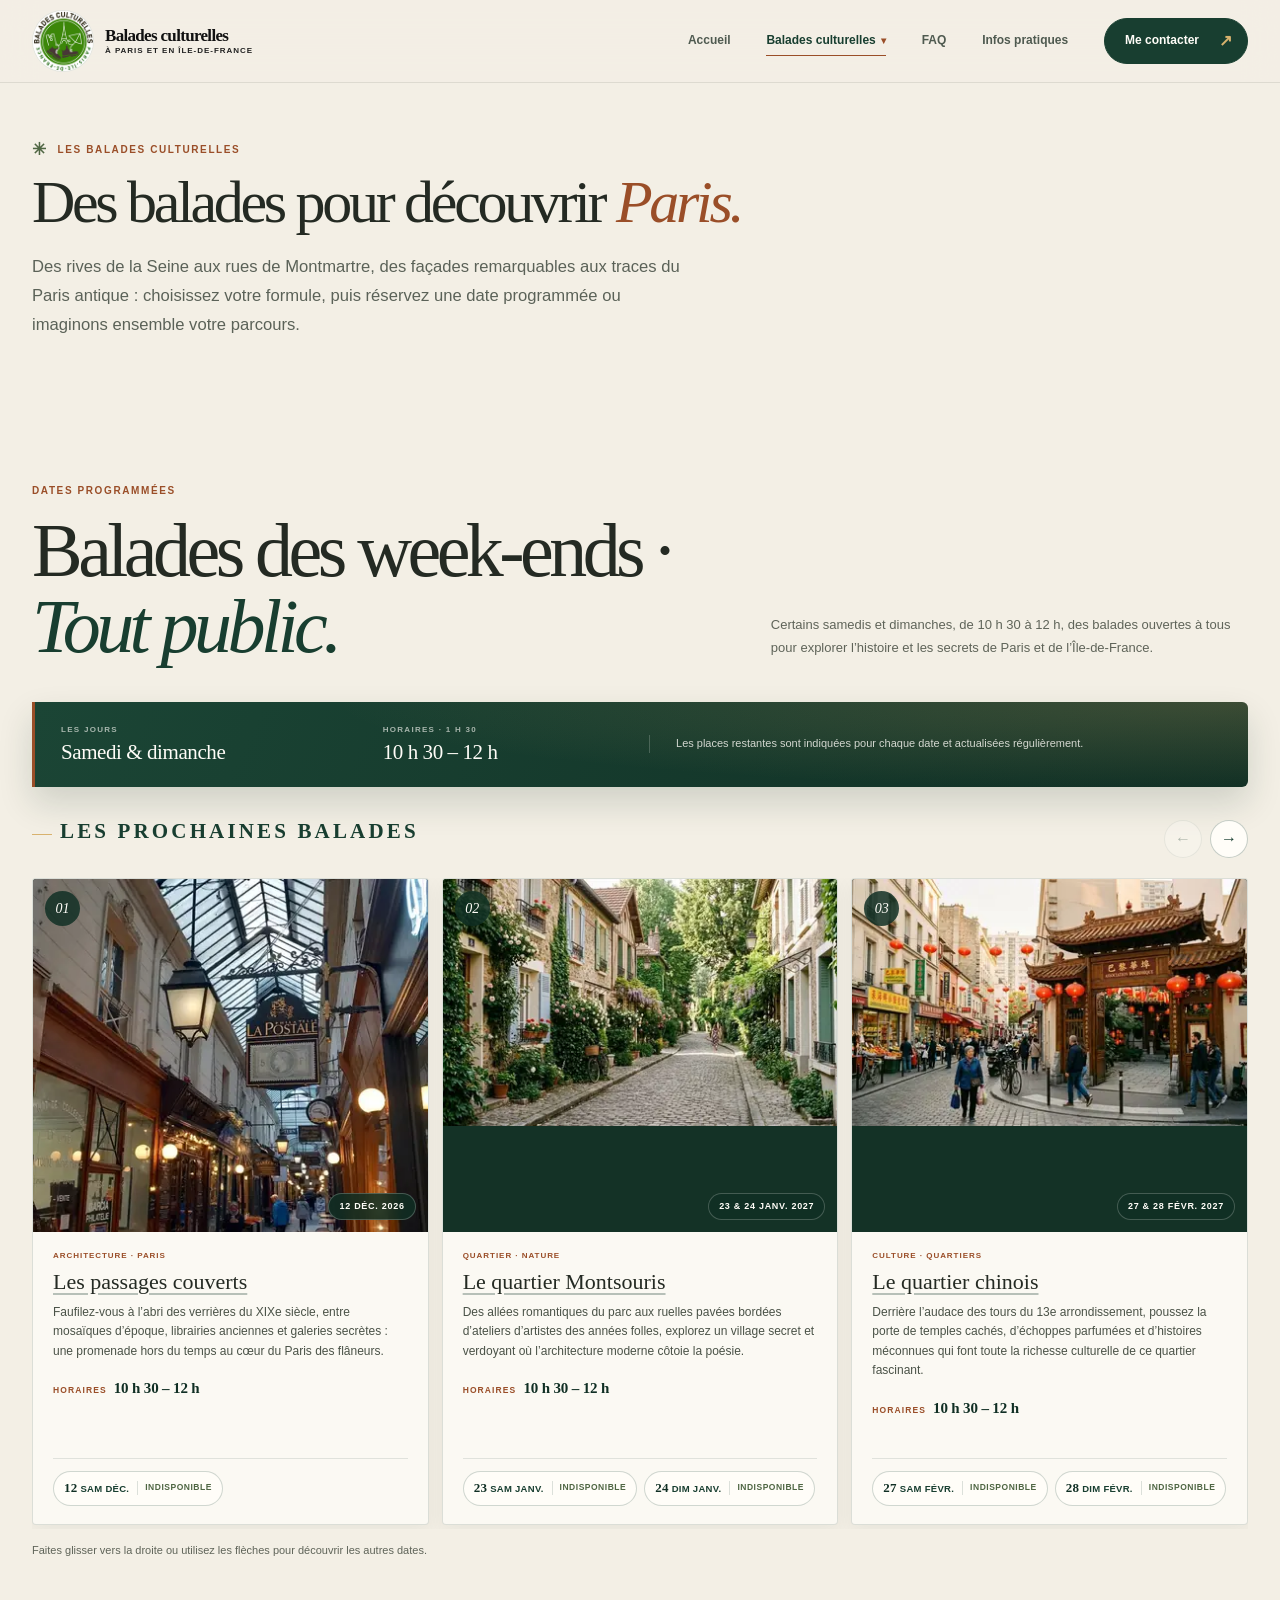
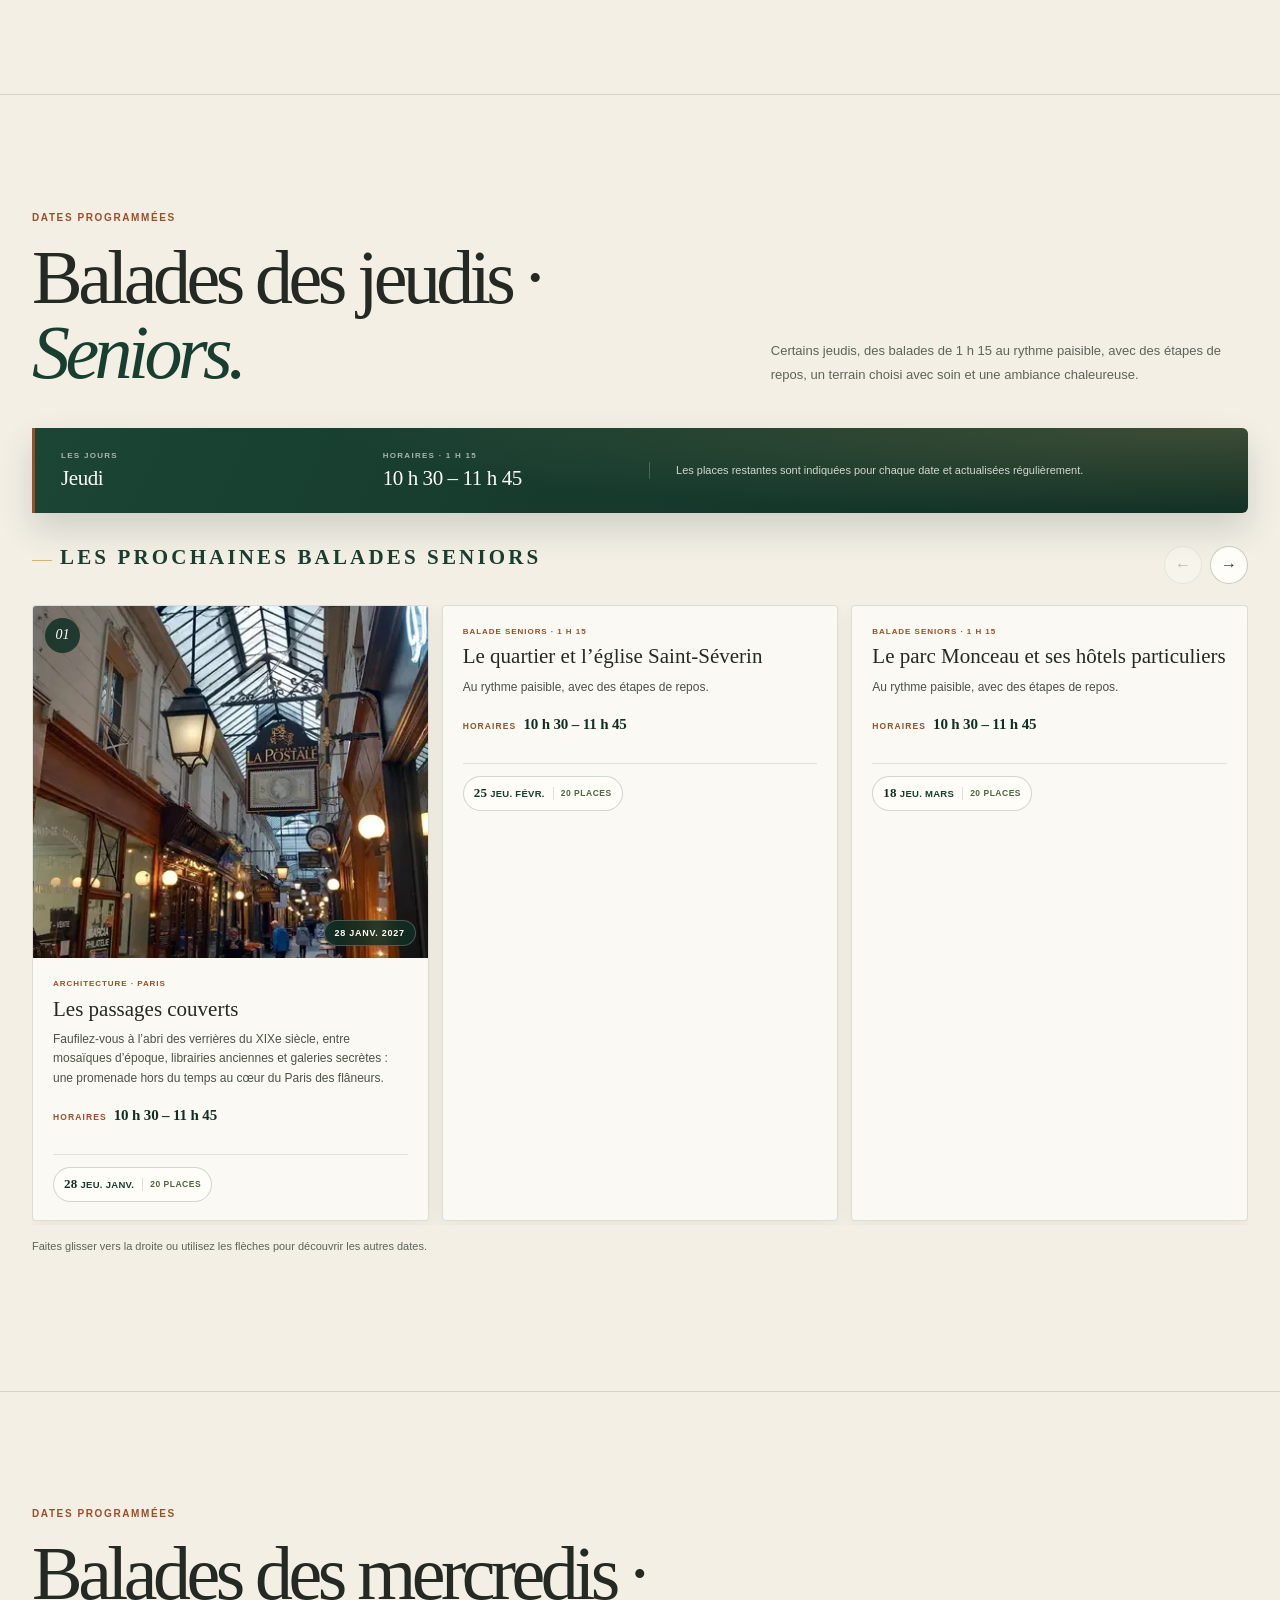
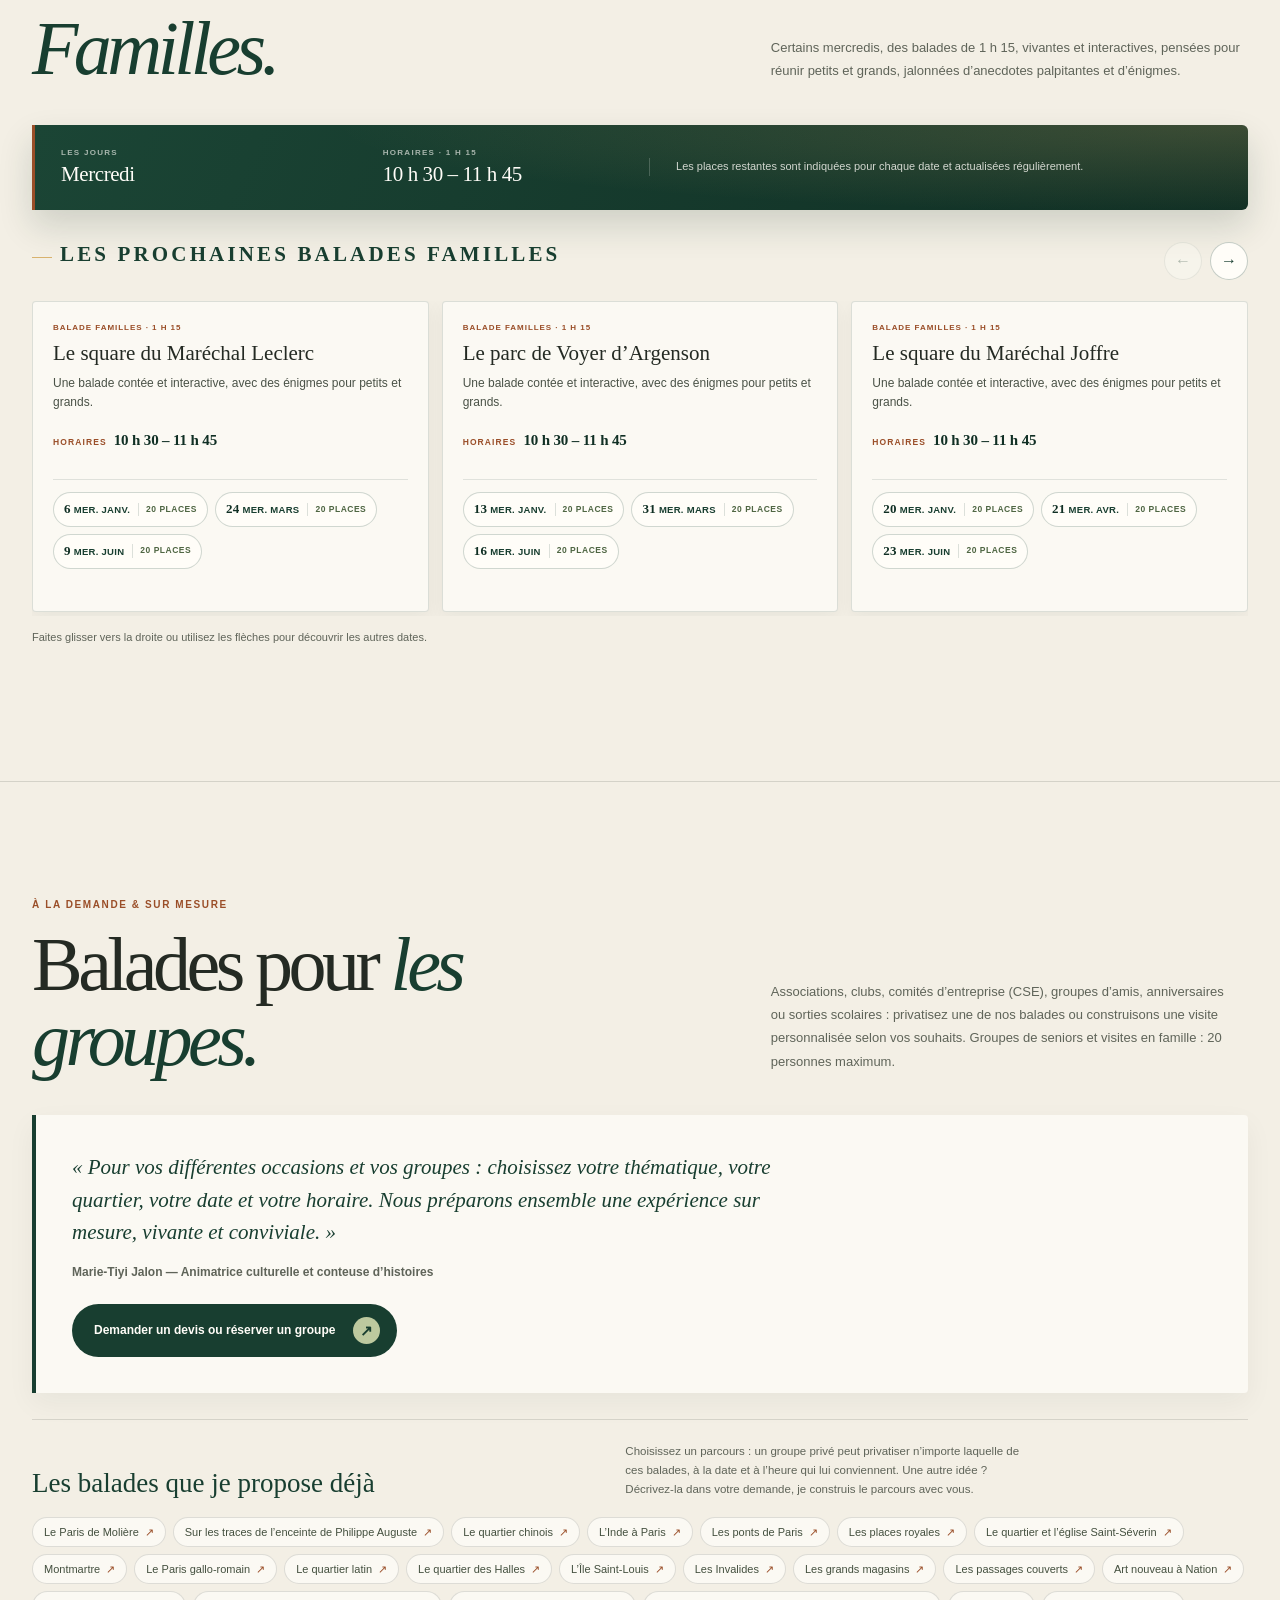
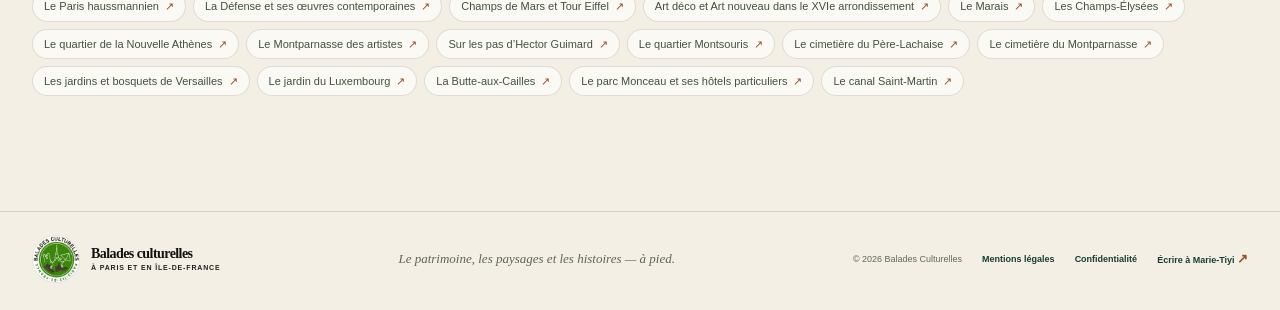
==== commit 5afb24fb: "Synchronisation depuis le dépôt privé 710f1ea" ====
--- a/balades.html
+++ b/balades.html
@@ -30,8 +30,8 @@
     <link rel="preconnect" href="https://script.google.com" crossorigin>
     <link rel="dns-prefetch" href="https://script.googleusercontent.com">
     <link rel="preload" as="image" imagesrcset="assets/responsive/hero-guide-480.webp 480w, assets/responsive/hero-guide-800.webp 800w, assets/responsive/hero-guide-1080.webp 1080w" imagesizes="(max-width: 760px) 94vw, (max-width: 980px) 52vw, 620px" type="image/webp">
-    <link rel="stylesheet" href="styles.css?v=liens-google-20261021-42">
-    <script src="script.js?v=liens-google-20261021-42" defer></script>
+    <link rel="stylesheet" href="styles.css?v=largeur-page-balades-20261021-43">
+    <script src="script.js?v=largeur-page-balades-20261021-43" defer></script>
     <noscript><style>
       .legal-dialog { position: static; display: block; width: auto; max-width: none; max-height: none; border: 0; border-radius: 0; box-shadow: none; }
       .legal-dialog-frame { max-height: none; }
--- a/styles.css
+++ b/styles.css
@@ -418,7 +418,17 @@
 .inspiration-nav-button:disabled { opacity: .28; cursor: default; }
 .inspiration-track { display: grid; grid-auto-flow: column; grid-auto-columns: calc((100% - 26px) / 3); gap: 13px; margin: 0 0 13px; padding: 0 0 4px; overflow-x: auto; overscroll-behavior-x: contain; scroll-snap-type: x mandatory; scrollbar-width: none; list-style: none; }
 .inspiration-track::-webkit-scrollbar { display: none; }
-.next-card { display: flex; min-width: 0; flex-direction: column; overflow: hidden; border: 1px solid rgba(255,253,248,.19); background: rgba(255,253,248,.045); scroll-snap-align: start; transition: background .2s ease, border-color .2s ease, transform .2s ease; }
+/* `position: relative` n’est pas décoratif : sans lui, les éléments en
+   `position: absolute` des cartes (les repères `.visually-hidden`, les pastilles
+   de dates) n’ont aucun ancêtre positionné à l’intérieur du carrousel. Leur bloc
+   conteneur devient alors le bloc initial : ils échappent au défilement
+   horizontal de `.inspiration-track` et étirent le document à la largeur de
+   TOUTES les cartes (3 385 px mesurés à 393 px de large, sur Balades
+   uniquement). Les navigateurs mobiles qui savent dézoomer pour « ajuster à
+   l’écran » (Samsung Internet, Chrome en mode bureau, etc.) s’autorisent alors
+   un zoom arrière de 25 à 30 % : la page entière s’affiche en miniature dans un
+   coin de l’écran, et la fenêtre de réservation avec elle. */
+.next-card { position: relative; display: flex; min-width: 0; flex-direction: column; overflow: hidden; border: 1px solid rgba(255,253,248,.19); background: rgba(255,253,248,.045); scroll-snap-align: start; transition: background .2s ease, border-color .2s ease, transform .2s ease; }
 .next-card:hover { border-color: rgba(216,178,110,.7); background: rgba(255,253,248,.075); }
 .next-card-media { position: relative; display: block; overflow: hidden; aspect-ratio: 1.12; background: #143226; }
 .next-card-image { width: 100%; height: 100%; object-fit: cover; object-position: center 42%; transition: transform .7s cubic-bezier(.2,.65,.25,1); }
@@ -1991,3 +2001,281 @@
 }
 
 .practical-methods a { color: var(--forest); font-weight: 700; text-decoration: underline; text-underline-offset: 2px; }
+
+/* ==========================================================================
+   Améliorations responsive mobile (audit 2026-10-21)
+   Cible : éviter tout débordement horizontal à 280–430 px, lisibilité et
+   confort tactile. Les règles sont volontairement en fin de fichier pour
+   prendre le dessus sans toucher aux valeurs desktop.
+   ========================================================================== */
+
+/* Tous les conteneurs flex/grid doivent pouvoir rétrécir */
+.section-shell,
+.header-inner,
+.brand,
+.brand-lockup,
+.hero-brand,
+.hero-copy,
+.hero-visual,
+.program-overview,
+.inspiration-head,
+.section-heading,
+.guide-layout,
+.contact-layout,
+.booking-dialog-body,
+.legal-dialog-body,
+.contact-form,
+.form-step,
+.form-row,
+.age-groups,
+.age-group-grid,
+.booking-estimate,
+.confirmation-details {
+  min-width: 0;
+}
+
+/* Éviter la casse de mots longs (e-mails, noms de balades) */
+.hero-brand-heading,
+.page-intro h1,
+.section-heading h2,
+.guide-copy h2,
+.contact-title,
+.next-card-title,
+.program-card h3,
+.audience-card h3,
+.practical-card h2,
+.practical-card h3 {
+  overflow-wrap: break-word;
+  word-break: break-word;
+}
+
+/* Dialogue de réservation : le corps ne doit jamais déborder */
+.booking-dialog-body {
+  width: 100%;
+  max-width: 100%;
+  box-sizing: border-box;
+  overflow-x: hidden;
+}
+.booking-dialog .contact-form {
+  /* Le formulaire dans la fenêtre n’a pas de padding externe : c’est le
+     body (16 px) qui respire. Sinon double padding = 33 px de chaque côté
+     et risque de débordement sur les très petits écrans. */
+  padding: 0;
+  border: 0;
+  background: transparent;
+  box-shadow: none;
+  min-width: 0;
+  max-width: 100%;
+}
+.booking-dialog .form-step,
+.booking-dialog .age-groups,
+.booking-dialog .booking-estimate {
+  min-width: 0;
+  max-width: 100%;
+}
+
+/* Champs : ne jamais dépasser leur conteneur */
+.contact-form label,
+.age-group-grid label,
+.form-row > label,
+.custom-booking-fields label {
+  min-width: 0;
+  max-width: 100%;
+}
+.contact-form input,
+.contact-form select,
+.contact-form textarea,
+.program-search-control input {
+  min-width: 0;
+  max-width: 100%;
+  width: 100%;
+  box-sizing: border-box;
+}
+/* Le select de session contient « Balade — date — horaire — places » : très
+   long sur mobile. On le tronque avec ellipsis plutôt que de laisser le
+   navigateur élargir le champ au-delà du viewport. */
+#session,
+#topic,
+#slot,
+.contact-form select {
+  overflow: hidden;
+  text-overflow: ellipsis;
+  white-space: nowrap;
+  min-width: 0;
+}
+
+/* Notice de verrouillage sous le select : ne pas déborder */
+.booking-lock-note {
+  min-width: 0;
+  max-width: 100%;
+  box-sizing: border-box;
+  overflow-wrap: break-word;
+}
+
+/* -----------------------------------------------------------------------
+   Téléphone : 560 px et moins – ajustements fins déjà présents, on les
+   complète pour les cas limites (320 px, 280 px Galaxy Fold fermé)
+   ----------------------------------------------------------------------- */
+@media (max-width: 560px) {
+  /* L’en-tête ne doit jamais pousser le bouton hors écran */
+  .brand {
+    min-width: 0;
+    flex: 1 1 auto;
+  }
+  .brand-lockup {
+    min-width: 0;
+    overflow: hidden;
+  }
+  .brand-lockup strong,
+  .brand-lockup small {
+    overflow-wrap: break-word;
+    word-break: break-word;
+  }
+
+  /* Hero : le titre + logo côte à côte sont très serrés à 280 px */
+  .hero-brand {
+    flex-wrap: wrap;
+    gap: 10px;
+  }
+  .hero-brand-heading {
+    flex: 1 1 140px;
+  }
+
+  /* Barre d’action du formulaire : s’assurer qu’elle ne dépasse pas */
+  .booking-dialog .form-bottom {
+    box-sizing: border-box;
+    max-width: 100%;
+    overflow-wrap: break-word;
+  }
+
+  /* Estimation : deux colonnes très étroites à 320 px → 1 colonne dès 360 px
+     pour garder 44 px de hauteur tactile et éviter le chevauchement. */
+  .booking-estimate {
+    grid-template-columns: minmax(0, 1fr);
+  }
+}
+
+@media (max-width: 400px) {
+  /* Marque encore plus compacte pour laisser la place au bouton menu 44 px */
+  .brand-logo {
+    width: 42px;
+    height: 42px;
+  }
+  .brand-lockup strong {
+    font-size: 13px;
+  }
+  .brand-lockup small {
+    font-size: 6.5px;
+  }
+  .header-inner {
+    gap: 8px;
+  }
+
+  /* Hero : logo plus petit, titre qui s’adapte */
+  .hero .hero-brand-logo {
+    width: 52px;
+    height: 52px;
+  }
+  .hero .hero-brand-heading {
+    font-size: clamp(30px, 10.5vw, 38px);
+  }
+  .hero-location {
+    font-size: 15px;
+  }
+
+  /* Section shell : marges un peu réduites pour gagner 4 px de chaque côté
+     sans toucher au design desktop. */
+  .section-shell {
+    width: calc(100% - 28px);
+  }
+
+  /* Cartes inspiration : 86 % était juste à 320 px (275 px) ; on passe à
+     88 % pour éviter un 2 px de vide à droite qui pouvait être interprété
+     comme débordement sur certains navigateurs. */
+  .inspiration-track {
+    grid-auto-columns: 88%;
+  }
+}
+
+@media (max-width: 340px) {
+  /* Tranches tarifaires : à 280–320 px, le découpage 1fr + 86 px laissait
+     ~94 px pour le libellé (« Jeunes de 15 à 25 ans » ≈ 110 px) → débordement.
+     On empile verticalement : libellé au-dessus, champ en dessous pleine largeur. */
+  .age-group-grid label {
+    display: flex;
+    flex-direction: column;
+    align-items: stretch;
+    gap: 6px;
+    grid-column: auto;
+    grid-row: auto;
+  }
+  .age-group-grid label > span,
+  .age-group-grid label > small,
+  .age-group-grid input {
+    grid-column: auto;
+    grid-row: auto;
+    min-width: 0;
+  }
+  .age-group-grid input {
+    width: 100%;
+  }
+
+  /* Confirmation : déjà en 1 colonne à 560 px, on s’assure du wrap */
+  .confirmation-line {
+    overflow-wrap: break-word;
+  }
+}
+
+/* En-tête très étroit (Fold fermé 280 px) : on gagne encore 2 px */
+@media (max-width: 320px) {
+  .brand-logo {
+    width: 40px;
+    height: 40px;
+  }
+  .brand-lockup strong {
+    font-size: 12.5px;
+  }
+  .brand-lockup small {
+    font-size: 6px;
+    letter-spacing: .08em;
+  }
+  .hero-brand {
+    gap: 8px;
+  }
+}
+
+/* Dialogue juridique : même garde-fou que la réservation */
+.legal-dialog-body,
+.legal-dialog-content {
+  min-width: 0;
+  max-width: 100%;
+  box-sizing: border-box;
+  overflow-x: hidden;
+}
+.legal-dialog-content {
+  overflow-wrap: break-word;
+  word-break: break-word;
+}
+
+/* Images et médias : jamais plus larges que leur conteneur */
+img, picture, video, iframe {
+  max-width: 100%;
+}
+
+/* Éviter qu’un mot très long (URL, e-mail) ne pousse la largeur
+   Ciblé sur les blocs de texte, pas sur les spans inline des boutons. */
+p, li, h1, h2, h3, .contact-person > a, .legal-article p, .booking-lock-note, .booking-capacity-note,
+.age-group-status, .form-hint, .privacy-note, .confirmation-line > strong {
+  overflow-wrap: break-word;
+  word-break: break-word;
+}
+/* Mais on ne casse pas les prix ni les dates */
+.program-date-day,
+.program-date-weekday,
+.program-date-month,
+.availability-count,
+.next-card-places,
+.booking-estimate output {
+  word-break: normal;
+  overflow-wrap: normal;
+}
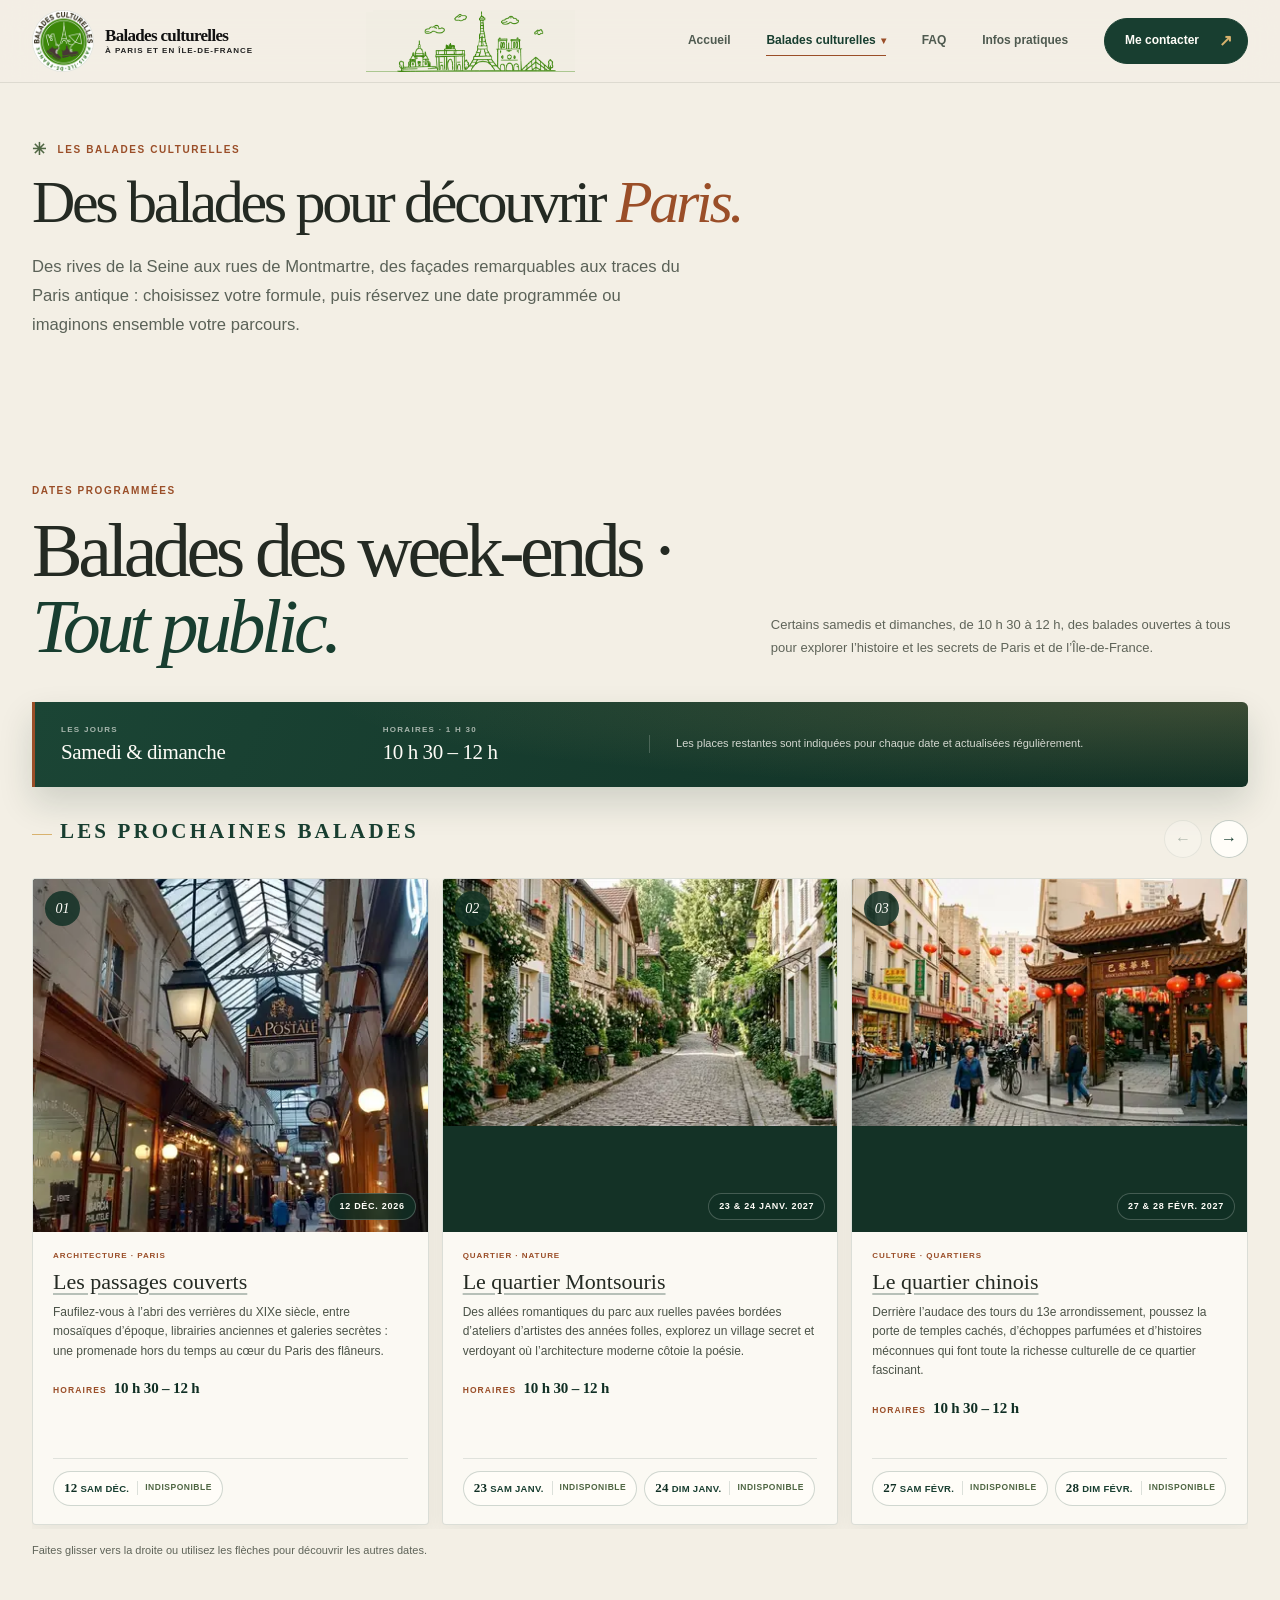
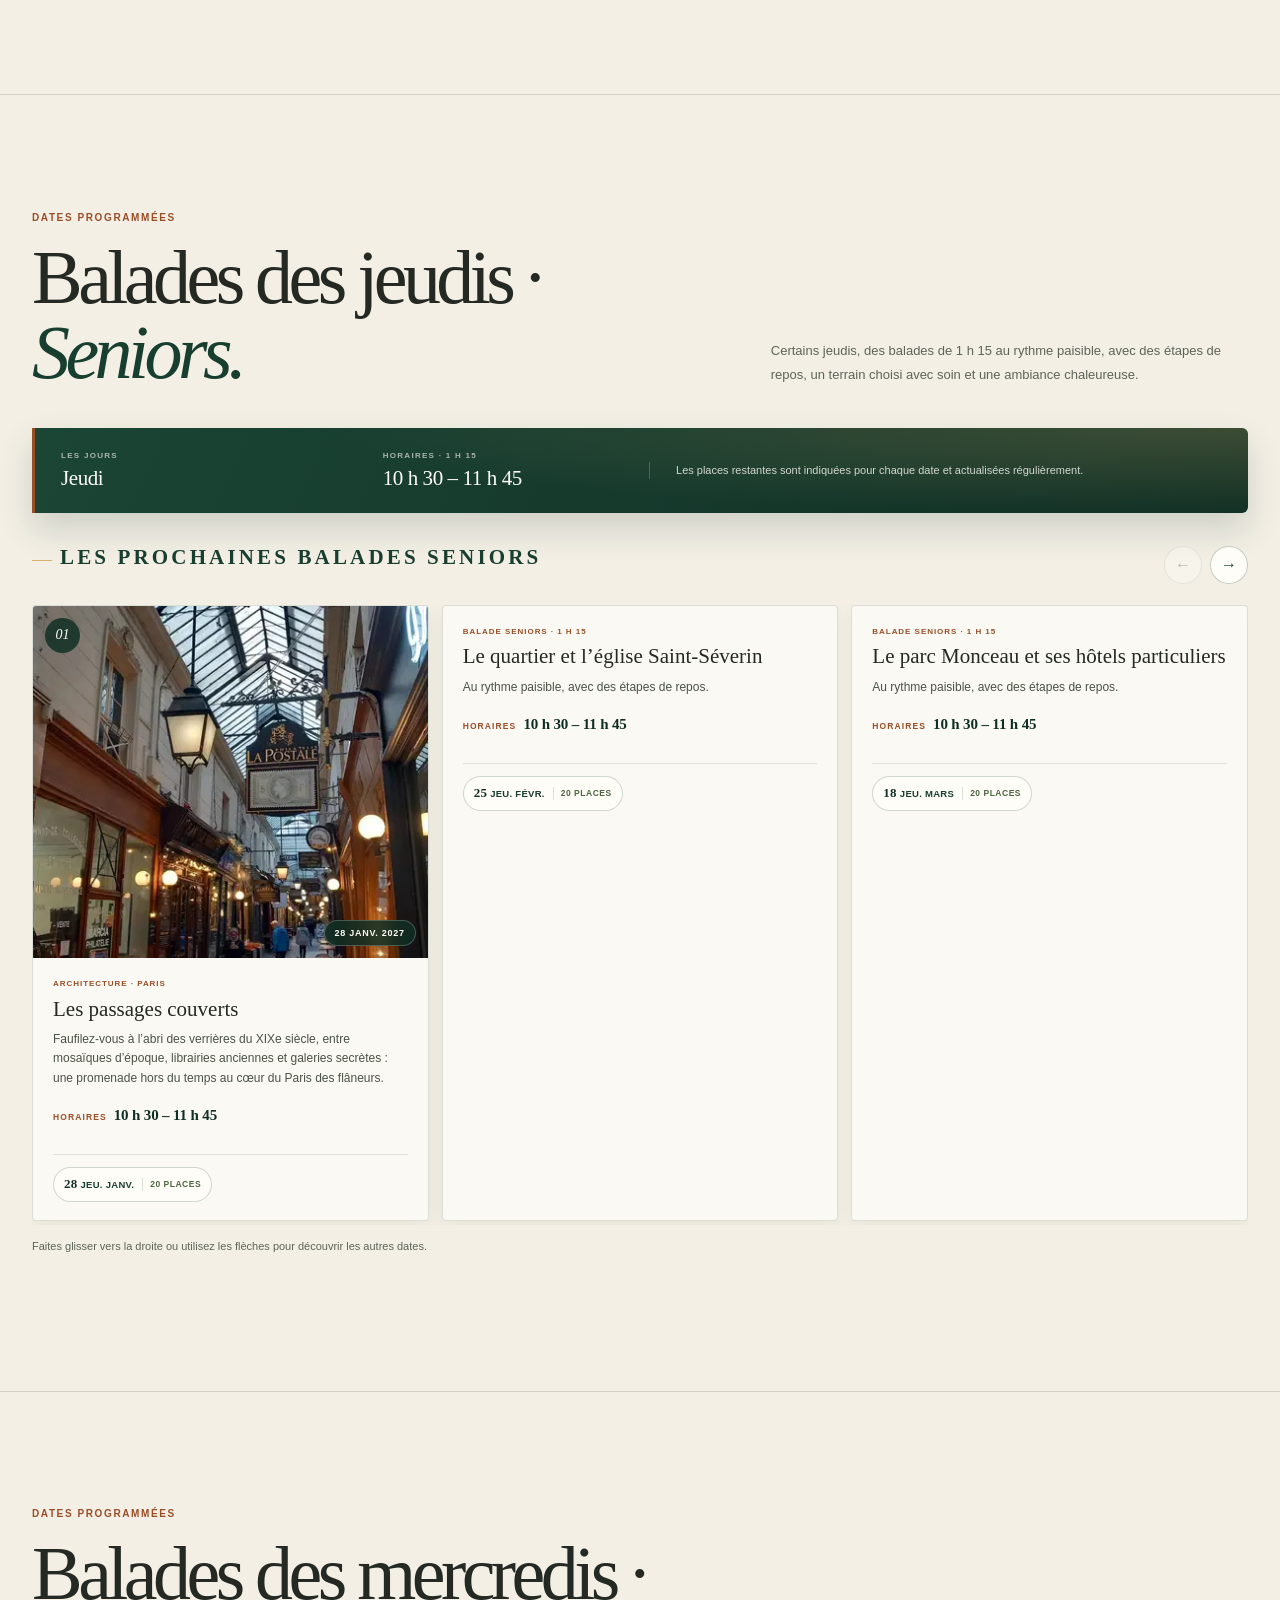
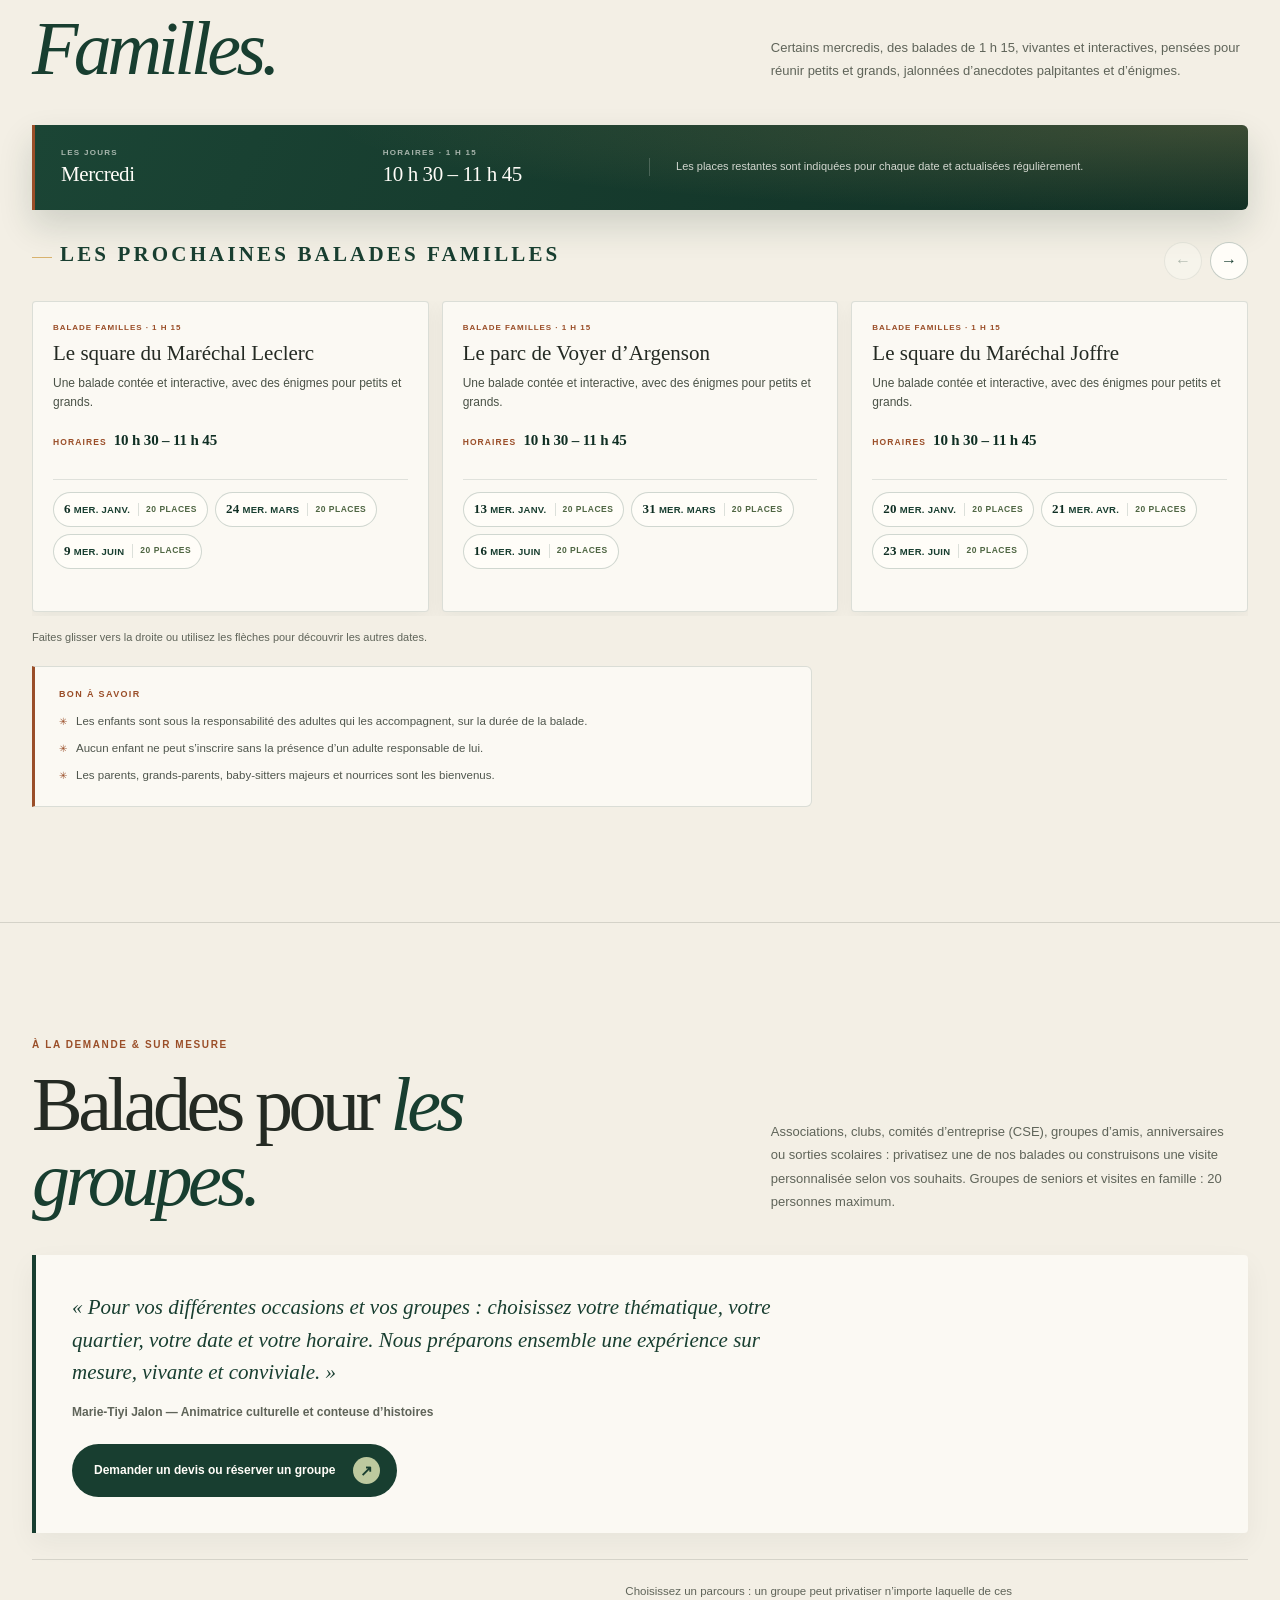
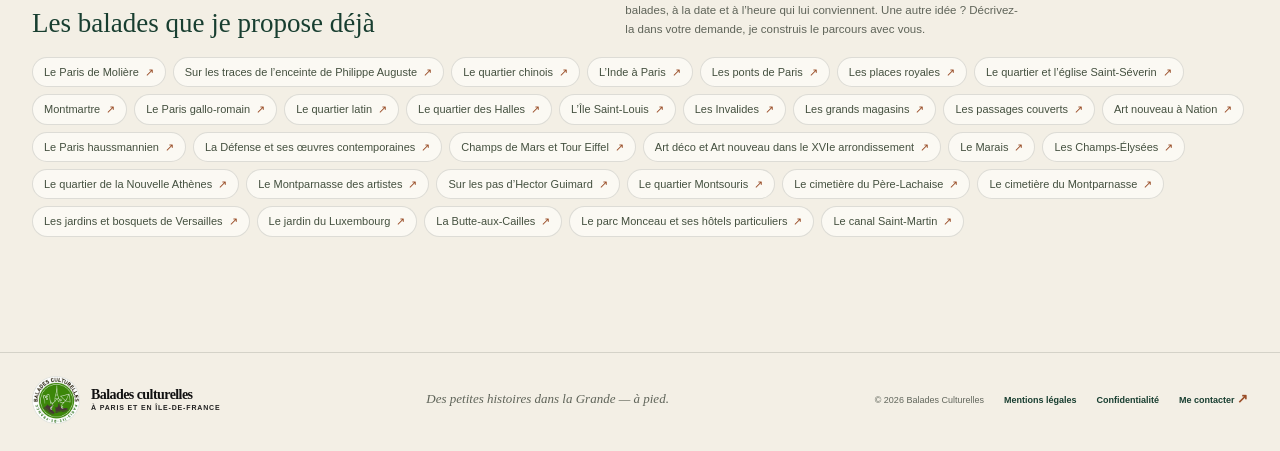
==== commit 0eafa2c3: "Synchronisation depuis le dépôt privé 6c146f3" ====
--- a/balades.html
+++ b/balades.html
@@ -30,8 +30,8 @@
     <link rel="preconnect" href="https://script.google.com" crossorigin>
     <link rel="dns-prefetch" href="https://script.googleusercontent.com">
     <link rel="preload" as="image" imagesrcset="assets/responsive/hero-guide-480.webp 480w, assets/responsive/hero-guide-800.webp 800w, assets/responsive/hero-guide-1080.webp 1080w" imagesizes="(max-width: 760px) 94vw, (max-width: 980px) 52vw, 620px" type="image/webp">
-    <link rel="stylesheet" href="styles.css?v=largeur-page-balades-20261021-43">
-    <script src="script.js?v=largeur-page-balades-20261021-43" defer></script>
+    <link rel="stylesheet" href="styles.css?v=regle-enfant-accompagne-20261021-50">
+    <script src="script.js?v=regle-enfant-accompagne-20261021-50" defer></script>
     <noscript><style>
       .legal-dialog { position: static; display: block; width: auto; max-width: none; max-height: none; border: 0; border-radius: 0; box-shadow: none; }
       .legal-dialog-frame { max-height: none; }
@@ -50,6 +50,7 @@
           <span class="brand-logo" aria-hidden="true"><img src="assets/responsive/logo-128.png" width="128" height="128" alt="" decoding="async"></span>
           <span class="brand-lockup"><strong>Balades culturelles</strong><small>À Paris et en Île-de-France</small></span>
         </a>
+        <span class="header-skyline" aria-hidden="true"><picture><source type="image/webp" srcset="assets/responsive/bandeau-paris-605.webp"><img src="assets/bandeau-paris.png" width="605" height="180" alt="" decoding="async"></picture></span>
         <button class="menu-toggle" type="button" aria-label="Ouvrir le menu" aria-expanded="false" aria-controls="primary-navigation">
           <span></span><span></span>
         </button>
@@ -571,6 +572,14 @@
             </li>
           </ul>
           <p class="inspiration-hint">Faites glisser vers la droite ou utilisez les flèches pour découvrir les autres dates.</p>
+          <div class="category-note" role="note" aria-label="À savoir pour les balades familles">
+            <p class="category-note-label">Bon à savoir</p>
+            <ul class="category-note-list">
+              <li>Les enfants sont sous la responsabilité des adultes qui les accompagnent, sur la durée de la balade.</li>
+              <li>Aucun enfant ne peut s’inscrire sans la présence d’un adulte responsable de lui.</li>
+              <li>Les parents, grands-parents, baby-sitters majeurs et nourrices sont les bienvenus.</li>
+            </ul>
+          </div>
         </div>
       </section>
 
@@ -594,7 +603,7 @@
           <div class="group-picker" aria-labelledby="group-picker-title">
             <div class="group-picker-head">
               <h3 id="group-picker-title">Les balades que je propose déjà</h3>
-              <p>Choisissez un parcours&nbsp;: un groupe privé peut privatiser n’importe laquelle de ces balades, à la date et à l’heure qui lui conviennent. Une autre idée&nbsp;? Décrivez-la dans votre demande, je construis le parcours avec vous.</p>
+              <p>Choisissez un parcours&nbsp;: un groupe peut privatiser n’importe laquelle de ces balades, à la date et à l’heure qui lui conviennent. Une autre idée&nbsp;? Décrivez-la dans votre demande, je construis le parcours avec vous.</p>
             </div>
             <ul class="topic-list group-picker-list">
               <li><a href="contact.html" data-interest="Je souhaite organiser une sortie privée ou de groupe" data-walk="Le Paris de Molière">Le Paris de Molière <span aria-hidden="true">↗</span></a></li>
@@ -723,7 +732,7 @@
                 <input id="participants" name="participants" type="hidden" value="0" disabled>
                 <fieldset class="age-groups" id="age-groups">
                   <legend>Nombre de personnes par tarif</legend>
-                  <p class="age-groups-intro">Indiquez seulement les quantités : aucun nom d’enfant n’est demandé.</p>
+                  <p class="age-groups-intro">Indiquez seulement les quantités : aucun nom d’enfant n’est demandé. Un enfant ou un moins de 5 ans ne peut pas s’inscrire seul&nbsp;: un accompagnant de 15 ans ou plus est nécessaire.</p>
                   <div class="age-group-grid">
                     <label for="age-standard"><span>Plein tarif</span><small>26 ans et plus · 15&nbsp;€</small><input id="age-standard" name="age_standard" type="number" min="0" max="25" step="1" inputmode="numeric" value="0" data-age-group="standard"></label>
                     <label for="age-youth"><span>Jeunes de 15 à 25 ans</span><small>10&nbsp;€</small><input id="age-youth" name="age_youth" type="number" min="0" max="25" step="1" inputmode="numeric" value="0" data-age-group="youth"></label>
@@ -904,8 +913,8 @@
           <span class="brand-logo" aria-hidden="true"><img src="assets/responsive/logo-128.png" width="128" height="128" alt="" decoding="async"></span>
           <span class="brand-lockup"><strong>Balades culturelles</strong><small>À Paris et en Île-de-France</small></span>
         </a>
-        <p>Le patrimoine, les paysages et les histoires — à pied.</p>
-        <div class="footer-meta"><span>© <span data-year>2026</span> Balades Culturelles</span><a href="#legal-mentions" data-legal-open="mentions">Mentions légales</a><a href="#legal-confidentialite" data-legal-open="confidentialite">Confidentialité</a><a href="contact.html">Écrire à Marie-Tiyi <span aria-hidden="true">↗</span></a></div>
+        <p>Des petites histoires dans la Grande — à pied.</p>
+        <div class="footer-meta"><span>© <span data-year>2026</span> Balades Culturelles</span><a href="#legal-mentions" data-legal-open="mentions">Mentions légales</a><a href="#legal-confidentialite" data-legal-open="confidentialite">Confidentialité</a><a href="contact.html">Me contacter <span aria-hidden="true">↗</span></a></div>
       </div>
     </footer>
   </body>
--- a/styles.css
+++ b/styles.css
@@ -105,6 +105,51 @@
 .brand-lockup strong { font-family: var(--serif); font-size: 17px; font-weight: 600; letter-spacing: -.04em; color: #111111; }
 .brand-lockup em { color: #111111; font-weight: 600; font-style: normal; }
 .brand-lockup small { color: #222222; font-size: 8px; font-weight: 700; letter-spacing: .12em; text-transform: uppercase; }
+/* ---------------------------------------------------------------------------
+   Frise de Paris dans l’en-tête
+   Illustration au trait vert (même vert que le logo), placée entre la marque
+   et le menu. Elle habille le vide central sans déplacer la navigation :
+   elle est purement décorative (aria-hidden, pointer-events none) et cède
+   la place d’elle-même quand les liens ont besoin de la largeur.
+   --------------------------------------------------------------------------- */
+.header-skyline {
+  display: none;
+  /* flex 1 1 auto + min-width 0 : la frise occupe le vide restant, mais peut
+     se réduire sans jamais pousser le menu hors de l’écran. */
+  flex: 1 1 auto;
+  min-width: 0;
+  max-width: 360px;
+  margin-inline: 14px;
+  line-height: 0;
+  pointer-events: none;
+}
+/* La hauteur pilote la taille du dessin ; « contain » le centre dans l’espace
+   disponible. Elle reste sous la hauteur de l’en-tête (82 px / 72 px). */
+.header-skyline img {
+  display: block;
+  width: 100%;
+  height: 62px;
+  object-fit: contain;
+  object-position: center;
+}
+@media (min-width: 861px) {
+  .header-skyline { display: block; }
+}
+@media (min-width: 861px) and (max-width: 1040px) {
+  /* Navigation desktop déjà large : frise plus basse, donc plus discrète. */
+  .header-skyline { max-width: 250px; }
+  .header-skyline img { height: 40px; }
+}
+@media (max-width: 760px) {
+  /* À côté de la marque et du bouton menu : plus discrète, jamais collée. */
+  .header-skyline { display: block; max-width: 220px; margin-inline: auto 8px; }
+  .header-skyline img { height: clamp(34px, 8.2vw, 46px); }
+}
+@media (max-width: 400px) {
+  /* 280 à 400 px : marque + frise + bouton menu ne tiendraient pas. */
+  .header-skyline { display: none; }
+}
+
 .primary-navigation { display: flex; align-items: center; gap: clamp(17px, 2.8vw, 37px); }
 .primary-navigation > a:not(.nav-cta),
 .nav-dropdown-toggle {
@@ -485,6 +530,7 @@
 .guide-copy h2 em { color: var(--clay); }
 .guide-subtitle { max-width: 620px; margin: 14px 0 0; color: var(--clay); font-family: var(--serif); font-size: clamp(17px, 1.7vw, 21px); font-style: italic; line-height: 1.4; }
 .guide-lead { max-width: 620px; margin: 19px 0 0; color: #596056; font-size: 12px; line-height: 1.8; }
+.guide-copy .button { margin-top: 24px; }
 .guide-quote { margin: 25px 0; padding: 13px 0 13px 17px; border-left: 2px solid var(--clay); color: var(--forest); font-family: var(--serif); font-size: 18px; font-style: italic; line-height: 1.45; }
 .guide-principles { display: grid; grid-template-columns: 1fr; gap: 0; margin: 0 0 23px; padding: 0; list-style: none; }
 .guide-principles li { display: flex; align-items: baseline; gap: 12px; padding: 8px 0; border-top: 1px solid rgba(36,42,35,.14); color: #4e564d; font-size: 10px; }
@@ -572,6 +618,34 @@
   margin: 10px 0 20px;
 }
 
+/* Encadré « Bon à savoir » des catégories (règles des balades familles) */
+.category-note {
+  max-width: 780px;
+  padding: 20px 24px 21px;
+  border: 1px solid rgba(24,62,48,.14);
+  border-left: 3px solid var(--clay);
+  border-radius: 0 6px 6px 0;
+  background: var(--paper-soft);
+}
+.category-note-label {
+  margin: 0 0 10px;
+  color: var(--clay);
+  font-size: 9px;
+  font-weight: 750;
+  letter-spacing: .15em;
+  text-transform: uppercase;
+}
+.category-note-list { display: grid; gap: 8px; margin: 0; padding: 0; list-style: none; }
+.category-note-list li { position: relative; padding-left: 17px; color: #4f564d; font-size: 11.5px; line-height: 1.65; }
+.category-note-list li::before {
+  position: absolute; top: 0; left: 0;
+  color: var(--clay); content: '✳'; font-size: 10px; line-height: 1.9;
+}
+@media (max-width: 560px) {
+  .category-note { padding: 17px 18px 18px; }
+  .category-note-list li { font-size: 11px; }
+}
+
 .program .next-card,
 .category-section .next-card {
   border: 1px solid rgba(24,62,48,.14);
@@ -755,6 +829,9 @@
 }
 .price-list li { display: flex; align-items: center; justify-content: space-between; gap: 10px; padding: 8px 0; border-top: 1px solid rgba(36,42,35,.12); color: var(--muted); font-size: 10px; }
 .price-list li strong { color: var(--forest); font-family: var(--serif); font-size: 16px; font-weight: 600; white-space: nowrap; }
+/* Précision sous la grille tarifaire : le montant est rappelé dans l’e-mail de
+   confirmation. Spécificité > « .practical-card > p » pour garder cette taille. */
+.practical-price .price-note { margin: 13px 0 0; padding-top: 11px; border-top: 1px solid rgba(36,42,35,.12); color: var(--muted); font-size: 10px; font-style: italic; line-height: 1.65; }
 .practical-card > a { display: inline-flex; align-items: center; gap: 9px; margin-top: 16px; color: var(--forest); font-size: 10px; font-weight: 750; }
 .practical-card > a span { color: var(--clay); font-size: 14px; }
 /* La page « Infos pratiques » n'a qu'un titre : les cartes suivent directement. */
@@ -1797,10 +1874,16 @@
 }
 
 /* --------------------------------------------------------------------------
-   Titre + logo de l’accueil sur téléphone
-   Le logo à droite du titre (demandé) prend de la place : sans réglage, le mot
-   « culturelles » ne pouvait pas se réduire sous sa largeur et débordait à
-   droite, ce qui rendait toute la page défilable horizontalement.
+   Titre + logo de l’accueil
+   Le logo est posé à droite du titre. Deux contraintes se répondent ici :
+   1. il doit rester généreux et lisible (120 px sur ordinateur, ~90 px sur
+      téléphone) ;
+   2. il ne doit pas coller au bord droit en laissant un grand vide après le
+      titre, ni repousser le mot « culturelles » hors de sa colonne (la page
+      ne doit jamais devenir défilable horizontalement).
+   La largeur du logo est donc fluide (clamp + vw) et, sur ordinateur, la
+   colonne de gauche est très légèrement élargie : le titre garde exactement
+   la même largeur utile qu’avant, seul le logo profite de la place.
    -------------------------------------------------------------------------- */
 .hero .hero-brand { gap: 14px; align-items: center; }
 .hero .hero-brand-heading {
@@ -1809,17 +1892,19 @@
   overflow-wrap: break-word;
   hyphens: auto;
 }
+@media (min-width: 1041px) {
+  /* Le logo grossit dans cette colonne : on lui rend l’espace pris au visuel. */
+  .hero { grid-template-columns: .95fr 1.05fr; }
+}
 @media (min-width: 761px) {
-  .hero .hero-brand-logo { width: 96px; height: 96px; }
+  .hero .hero-brand-logo { width: clamp(96px, 9.5vw, 120px); height: clamp(96px, 9.5vw, 120px); }
 }
 @media (max-width: 760px) {
   .hero .hero-brand { gap: 12px; }
-  .hero .hero-brand-logo { width: 64px; height: 64px; }
-  .hero .hero-brand-heading { font-size: clamp(38px, 12vw, 52px); }
-}
-@media (max-width: 360px) {
-  .hero .hero-brand-logo { width: 56px; height: 56px; }
-  .hero .hero-brand-heading { font-size: clamp(34px, 11.6vw, 44px); }
+  /* Logo bien visible, sans étouffer le titre : 72 px minimum sur petit écran,
+     jusqu’à 92 px sur les grands téléphones. */
+  .hero .hero-brand-logo { width: clamp(72px, 22vw, 92px); height: clamp(72px, 22vw, 92px); }
+  .hero .hero-brand-heading { font-size: clamp(36px, 11.2vw, 50px); }
 }
 
 /* --------------------------------------------------------------------------
@@ -2171,10 +2256,10 @@
     gap: 8px;
   }
 
-  /* Hero : logo plus petit, titre qui s’adapte */
+  /* Hero : le logo reste présent (68–78 px) et le titre s’adapte autour. */
   .hero .hero-brand-logo {
-    width: 52px;
-    height: 52px;
+    width: clamp(68px, 19.5vw, 78px);
+    height: clamp(68px, 19.5vw, 78px);
   }
   .hero .hero-brand-heading {
     font-size: clamp(30px, 10.5vw, 38px);
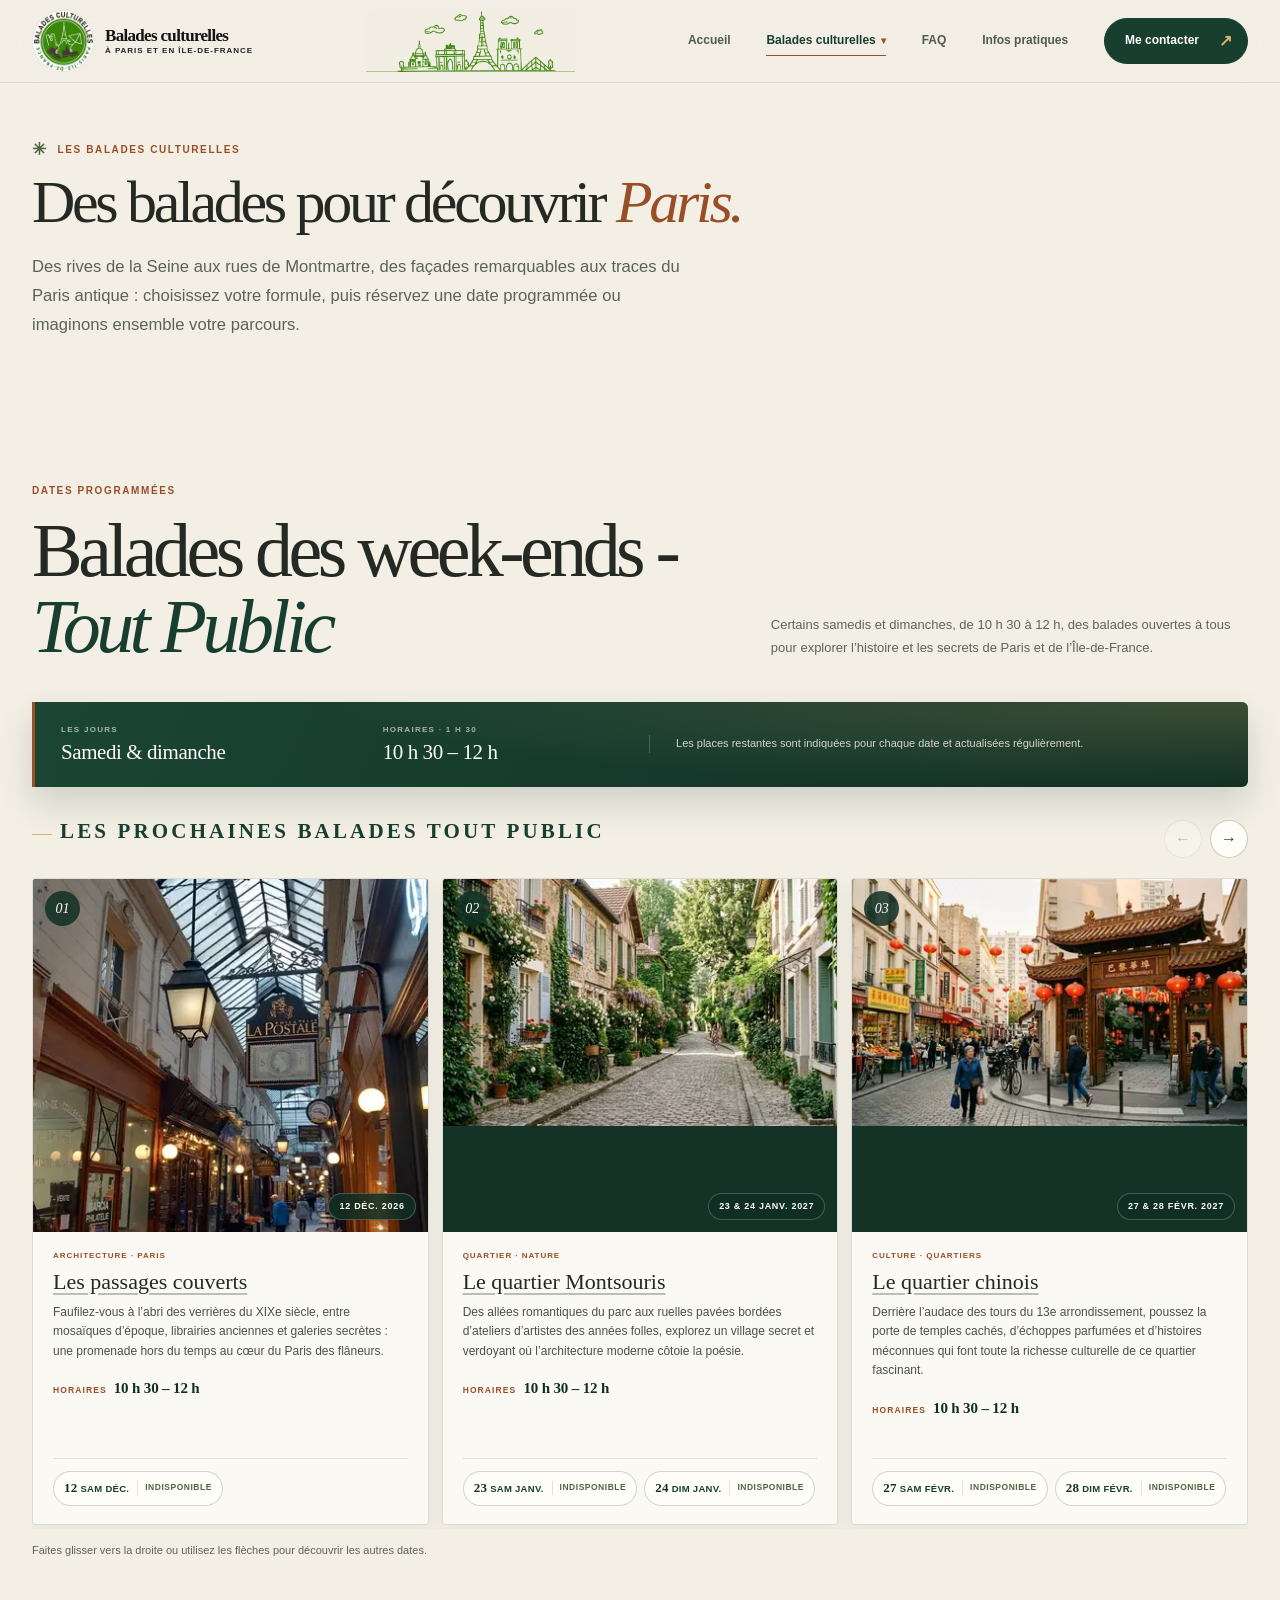
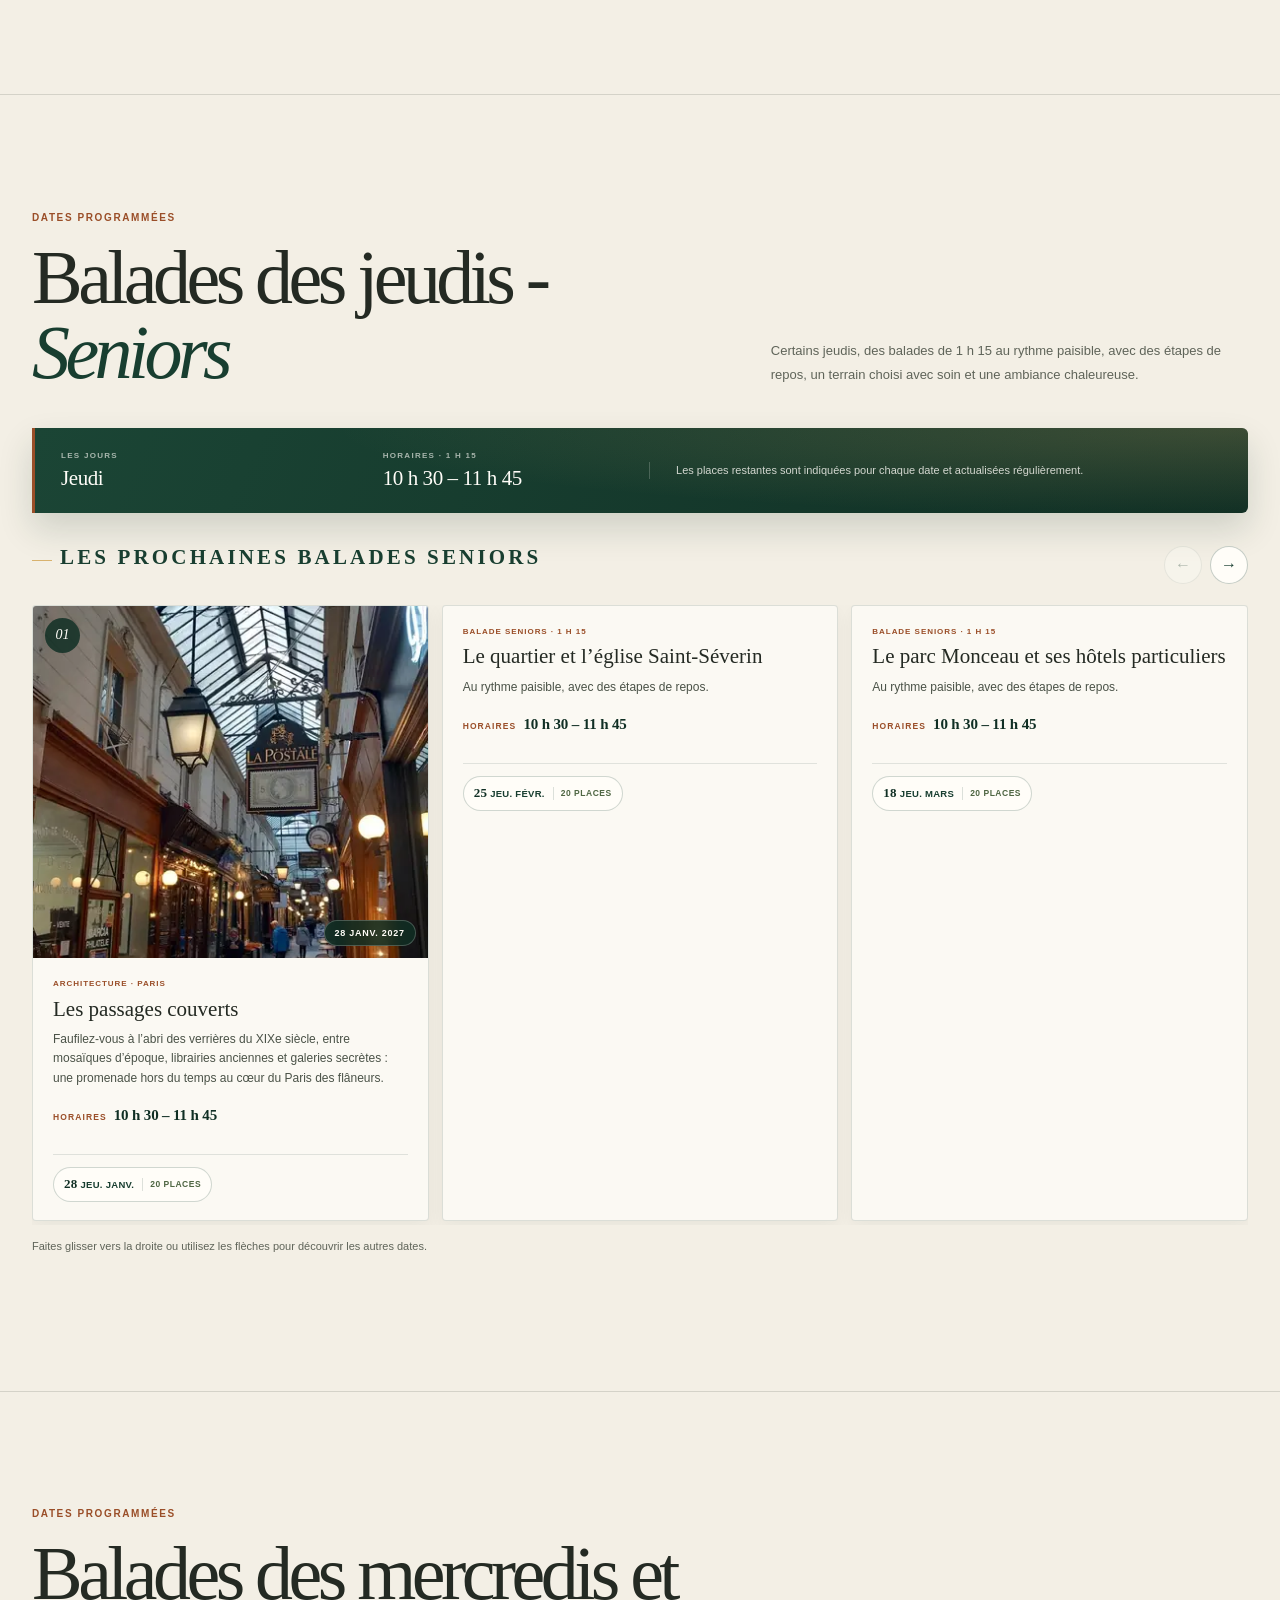
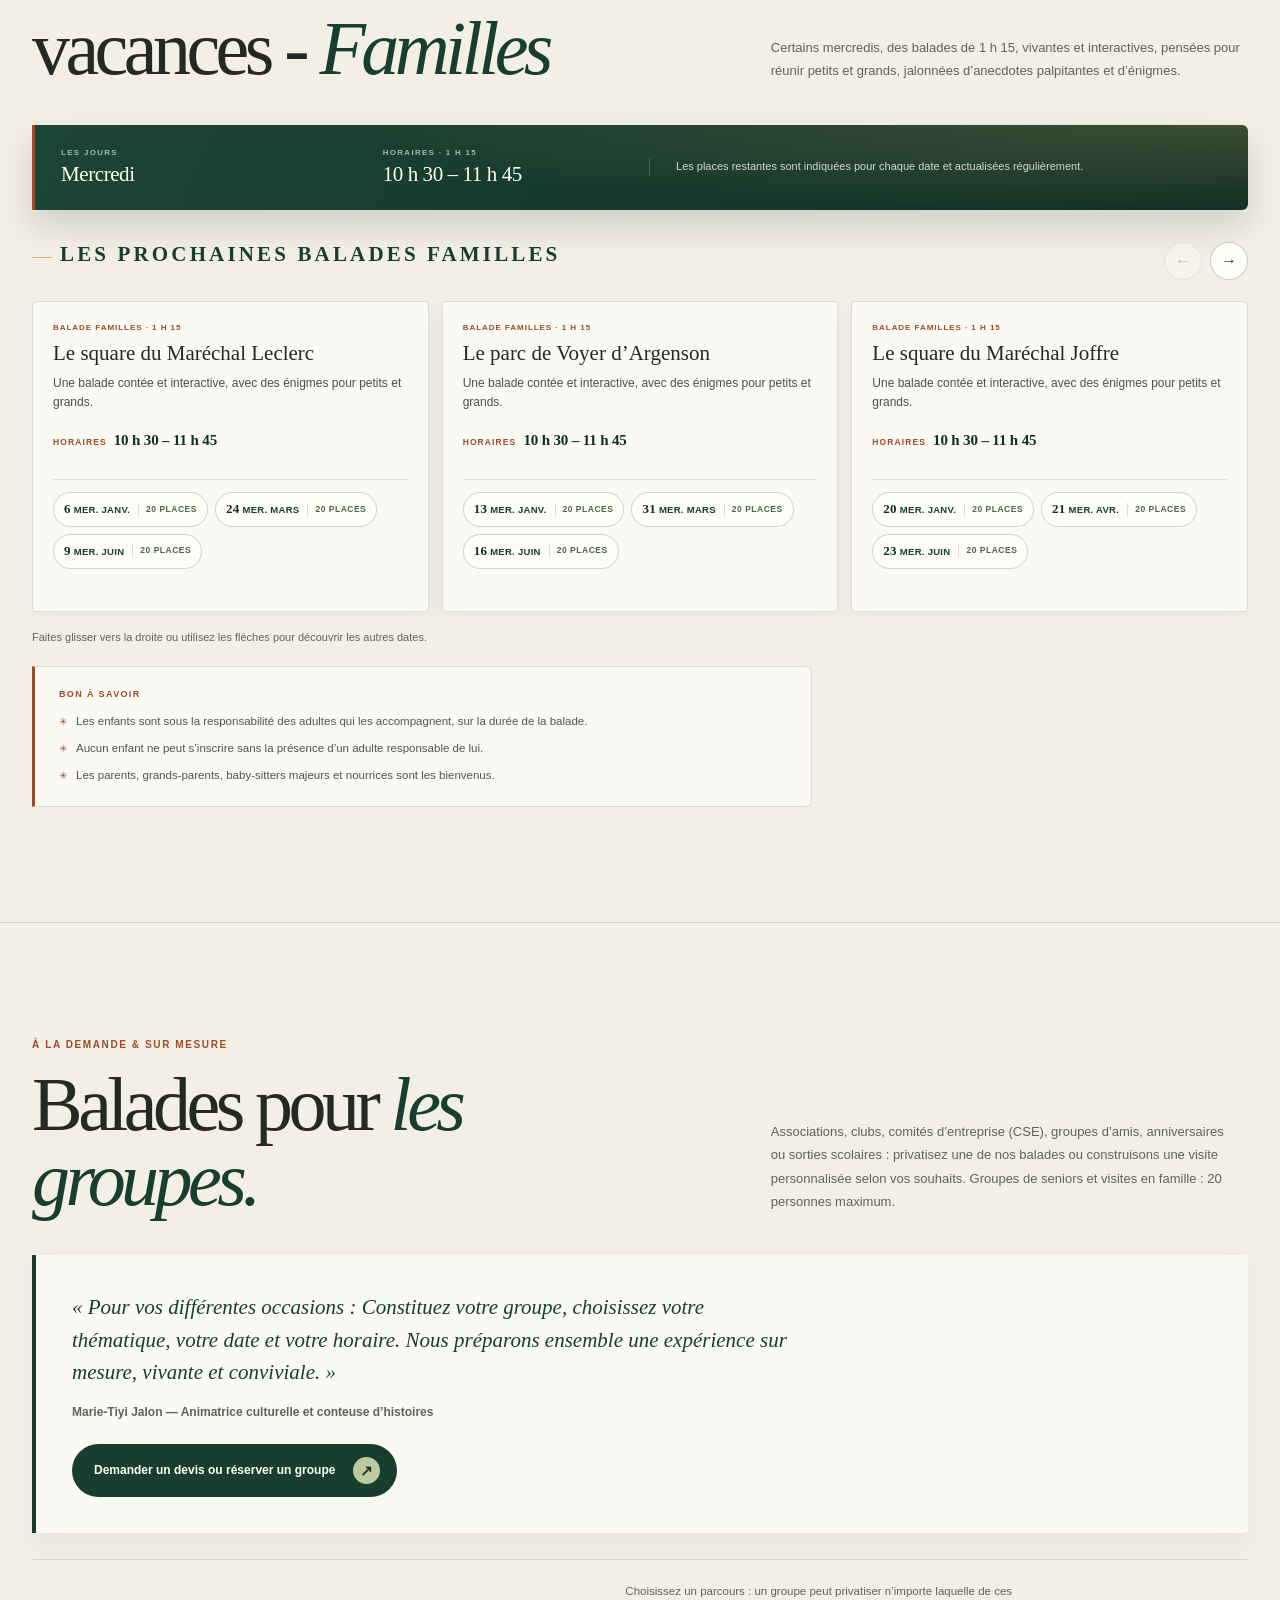
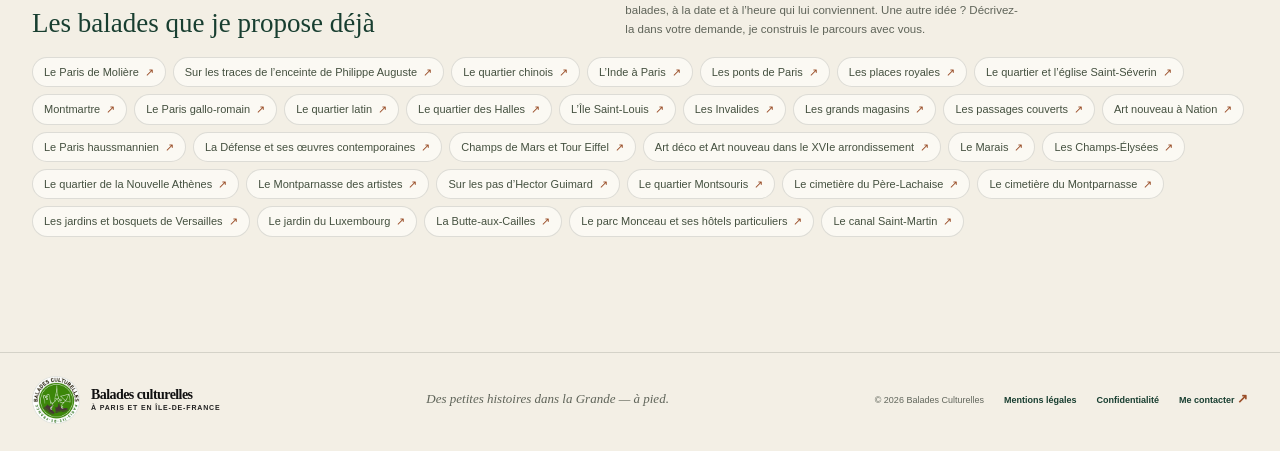
==== commit e269f2d8: "Synchronisation depuis le dépôt privé 112c902" ====
--- a/balades.html
+++ b/balades.html
@@ -97,7 +97,7 @@
           <div class="section-heading">
             <div>
               <p class="eyebrow">Dates programmées</p>
-              <h2 id="program-title">Balades des week-ends · <em>Tout public.</em></h2>
+              <h2 id="program-title">Balades des week-ends - <em>Tout Public</em></h2>
             </div>
             <p class="section-intro">Certains samedis et dimanches, de 10 h 30 à 12 h, des balades ouvertes à tous pour explorer l’histoire et les secrets de Paris et de l’Île-de-France.</p>
           </div>
@@ -109,13 +109,13 @@
           </div>
 
           <div class="inspiration-head">
-            <p class="inspiration-label">Les prochaines balades</p>
+            <p class="inspiration-label">Les prochaines balades tout public</p>
             <div class="inspiration-nav">
               <button class="inspiration-nav-button" type="button" data-inspiration-prev aria-label="Voir les balades précédentes" disabled>←</button>
               <button class="inspiration-nav-button" type="button" data-inspiration-next aria-label="Voir les balades suivantes">→</button>
             </div>
           </div>
-          <ul class="inspiration-track" id="inspiration-track" aria-label="Prochaines balades publiques, dans l’ordre des dates" tabindex="0"></ul>
+          <ul class="inspiration-track" id="inspiration-track" aria-label="Prochaines balades tout public, dans l’ordre des dates" tabindex="0"></ul>
           <p class="inspiration-hint">Faites glisser vers la droite ou utilisez les flèches pour découvrir les autres dates.</p>
 
           <div class="program-tools">
@@ -511,7 +511,7 @@
           <div class="section-heading">
             <div>
               <p class="eyebrow">Dates programmées</p>
-              <h2 id="seniors-title">Balades des jeudis · <em>Seniors.</em></h2>
+              <h2 id="seniors-title">Balades des jeudis - <em>Seniors</em></h2>
             </div>
             <p class="section-intro">Certains jeudis, des balades de 1 h 15 au rythme paisible, avec des étapes de repos, un terrain choisi avec soin et une ambiance chaleureuse.</p>
           </div>
@@ -546,7 +546,7 @@
           <div class="section-heading">
             <div>
               <p class="eyebrow">Dates programmées</p>
-              <h2 id="familles-title">Balades des mercredis · <em>Familles.</em></h2>
+              <h2 id="familles-title">Balades des mercredis et vacances - <em>Familles</em></h2>
             </div>
             <p class="section-intro">Certains mercredis, des balades de 1 h 15, vivantes et interactives, pensées pour réunir petits et grands, jalonnées d’anecdotes palpitantes et d’énigmes.</p>
           </div>
@@ -594,7 +594,7 @@
             <p class="section-intro">Associations, clubs, comités d’entreprise (CSE), groupes d’amis, anniversaires ou sorties scolaires&nbsp;: privatisez une de nos balades ou construisons une visite personnalisée selon vos souhaits. Groupes de seniors et visites en famille&nbsp;: 20 personnes maximum.</p>
           </div>
           <div class="group-quote-box">
-            <p class="group-quote-text">« Pour vos différentes occasions et vos groupes : choisissez votre thématique, votre quartier, votre date et votre horaire. Nous préparons ensemble une expérience sur mesure, vivante et conviviale. »</p>
+            <p class="group-quote-text">« Pour vos différentes occasions : Constituez votre groupe, choisissez votre thématique, votre date et votre horaire. Nous préparons ensemble une expérience sur mesure, vivante et conviviale. »</p>
             <span class="group-quote-author">Marie-Tiyi Jalon — Animatrice culturelle et conteuse d’histoires</span>
             <div class="group-quote-actions">
               <a class="button button-primary" href="contact.html" data-interest="Je souhaite organiser une sortie privée ou de groupe" data-walk="Une balade privée ou de groupe">Demander un devis ou réserver un groupe <span class="button-arrow" aria-hidden="true">↗</span></a>
@@ -603,7 +603,7 @@
           <div class="group-picker" aria-labelledby="group-picker-title">
             <div class="group-picker-head">
               <h3 id="group-picker-title">Les balades que je propose déjà</h3>
-              <p>Choisissez un parcours&nbsp;: un groupe peut privatiser n’importe laquelle de ces balades, à la date et à l’heure qui lui conviennent. Une autre idée&nbsp;? Décrivez-la dans votre demande, je construis le parcours avec vous.</p>
+              <p>Choisissez un parcours&nbsp;: un groupe peut privatiser n’importe laquelle de ces balades, à la date et à l’heure qui lui conviennent. <span class="group-picker-mobile-break">Une autre idée&nbsp;? Décrivez-la dans votre demande, je construis le parcours avec vous.</span></p>
             </div>
             <ul class="topic-list group-picker-list">
               <li><a href="contact.html" data-interest="Je souhaite organiser une sortie privée ou de groupe" data-walk="Le Paris de Molière">Le Paris de Molière <span aria-hidden="true">↗</span></a></li>
--- a/styles.css
+++ b/styles.css
@@ -113,7 +113,8 @@
    la place d’elle-même quand les liens ont besoin de la largeur.
    --------------------------------------------------------------------------- */
 .header-skyline {
-  display: none;
+  /* Visible à toutes les largeurs : on règle seulement sa place et sa taille. */
+  display: block;
   /* flex 1 1 auto + min-width 0 : la frise occupe le vide restant, mais peut
      se réduire sans jamais pousser le menu hors de l’écran. */
   flex: 1 1 auto;
@@ -132,22 +133,60 @@
   object-fit: contain;
   object-position: center;
 }
-@media (min-width: 861px) {
-  .header-skyline { display: block; }
-}
-@media (min-width: 861px) and (max-width: 1040px) {
+@media (min-width: 761px) and (max-width: 1040px) {
   /* Navigation desktop déjà large : frise plus basse, donc plus discrète. */
   .header-skyline { max-width: 250px; }
   .header-skyline img { height: 40px; }
 }
 @media (max-width: 760px) {
-  /* À côté de la marque et du bouton menu : plus discrète, jamais collée. */
-  .header-skyline { display: block; max-width: 220px; margin-inline: auto 8px; }
+  /* À côté de la marque et du bouton menu : souple, jamais collée. */
+  .header-skyline { max-width: 220px; margin-inline: auto 8px; }
   .header-skyline img { height: clamp(34px, 8.2vw, 46px); }
 }
+/* Téléphones étroits (280–400 px) : la ligne « marque + bouton menu » ne
+   laisse qu’une soixantaine de pixels, trop peu pour une frise lisible.
+   Elle passe donc sur sa propre ligne, pleine largeur, comme une vraie frise
+   de Paris — même choix que les très petits écrans (280–340 px) d’origine,
+   étendu aux téléphones courants (360–400 px). flex-wrap + flex 0 0 100 % :
+   aucun débordement possible, la marque garde sa taille. */
 @media (max-width: 400px) {
-  /* 280 à 400 px : marque + frise + bouton menu ne tiendraient pas. */
-  .header-skyline { display: none; }
+  .header-inner {
+    flex-wrap: wrap;
+    padding-block: 6px;
+    row-gap: 2px;
+  }
+  .header-skyline {
+    /* order : 1 → la ligne du haut reste « marque à gauche, bouton menu à
+       droite » (l’ordre DOM met la frise entre les deux), la frise passe
+       dessous en pleine largeur. */
+    order: 1;
+    flex: 0 0 100%;
+    max-width: none;
+    margin-inline: 0;
+  }
+  .header-skyline img {
+    width: 100%;
+    height: 26px;
+  }
+}
+/* Tablettes en portrait (761–850 px) : la navigation desktop occupe déjà
+   presque toute la largeur ; comme sur les téléphones étroits, la frise passe
+   sur sa propre ligne sous la marque et le menu (order : 1 pour la mettre en
+   dernier, la ligne du haut reste « marque à gauche, menu à droite »).
+   En paysage de téléphone (hauteur ≤ 460 px), l’en-tête compact conserve la
+   frise sur sa ligne, réduite. */
+@media (min-width: 761px) and (max-width: 850px) and (min-height: 461px) {
+  .header-inner { flex-wrap: wrap; }
+  .header-skyline {
+    order: 1;
+    flex: 0 0 100%;
+    max-width: none;
+    margin-inline: 0;
+  }
+  .header-skyline img {
+    width: 100%;
+    height: 30px;
+  }
 }
 
 .primary-navigation { display: flex; align-items: center; gap: clamp(17px, 2.8vw, 37px); }
@@ -508,6 +547,9 @@
 .group-picker-head { display: grid; grid-template-columns: minmax(0, .95fr) minmax(0, 1.05fr); gap: 10px 30px; align-items: end; margin-bottom: 18px; }
 .group-picker-head h3 { margin: 0; color: var(--forest); font-family: var(--serif); font-size: clamp(22px, 2.4vw, 27px); font-weight: 500; line-height: 1.15; }
 .group-picker-head p { max-width: 62ch; margin: 0; color: var(--muted); font-size: 11.5px; line-height: 1.65; }
+@media (max-width: 760px) {
+  .group-picker-mobile-break { display: block; }
+}
 .group-picker-list { gap: 8px; margin-top: 0; }
 .group-picker-list a { padding: 8px 13px; font-size: 11.5px; }
 .topic-list { display: flex; flex-wrap: wrap; gap: 7px; margin: 16px 0 0; padding: 0; list-style: none; }
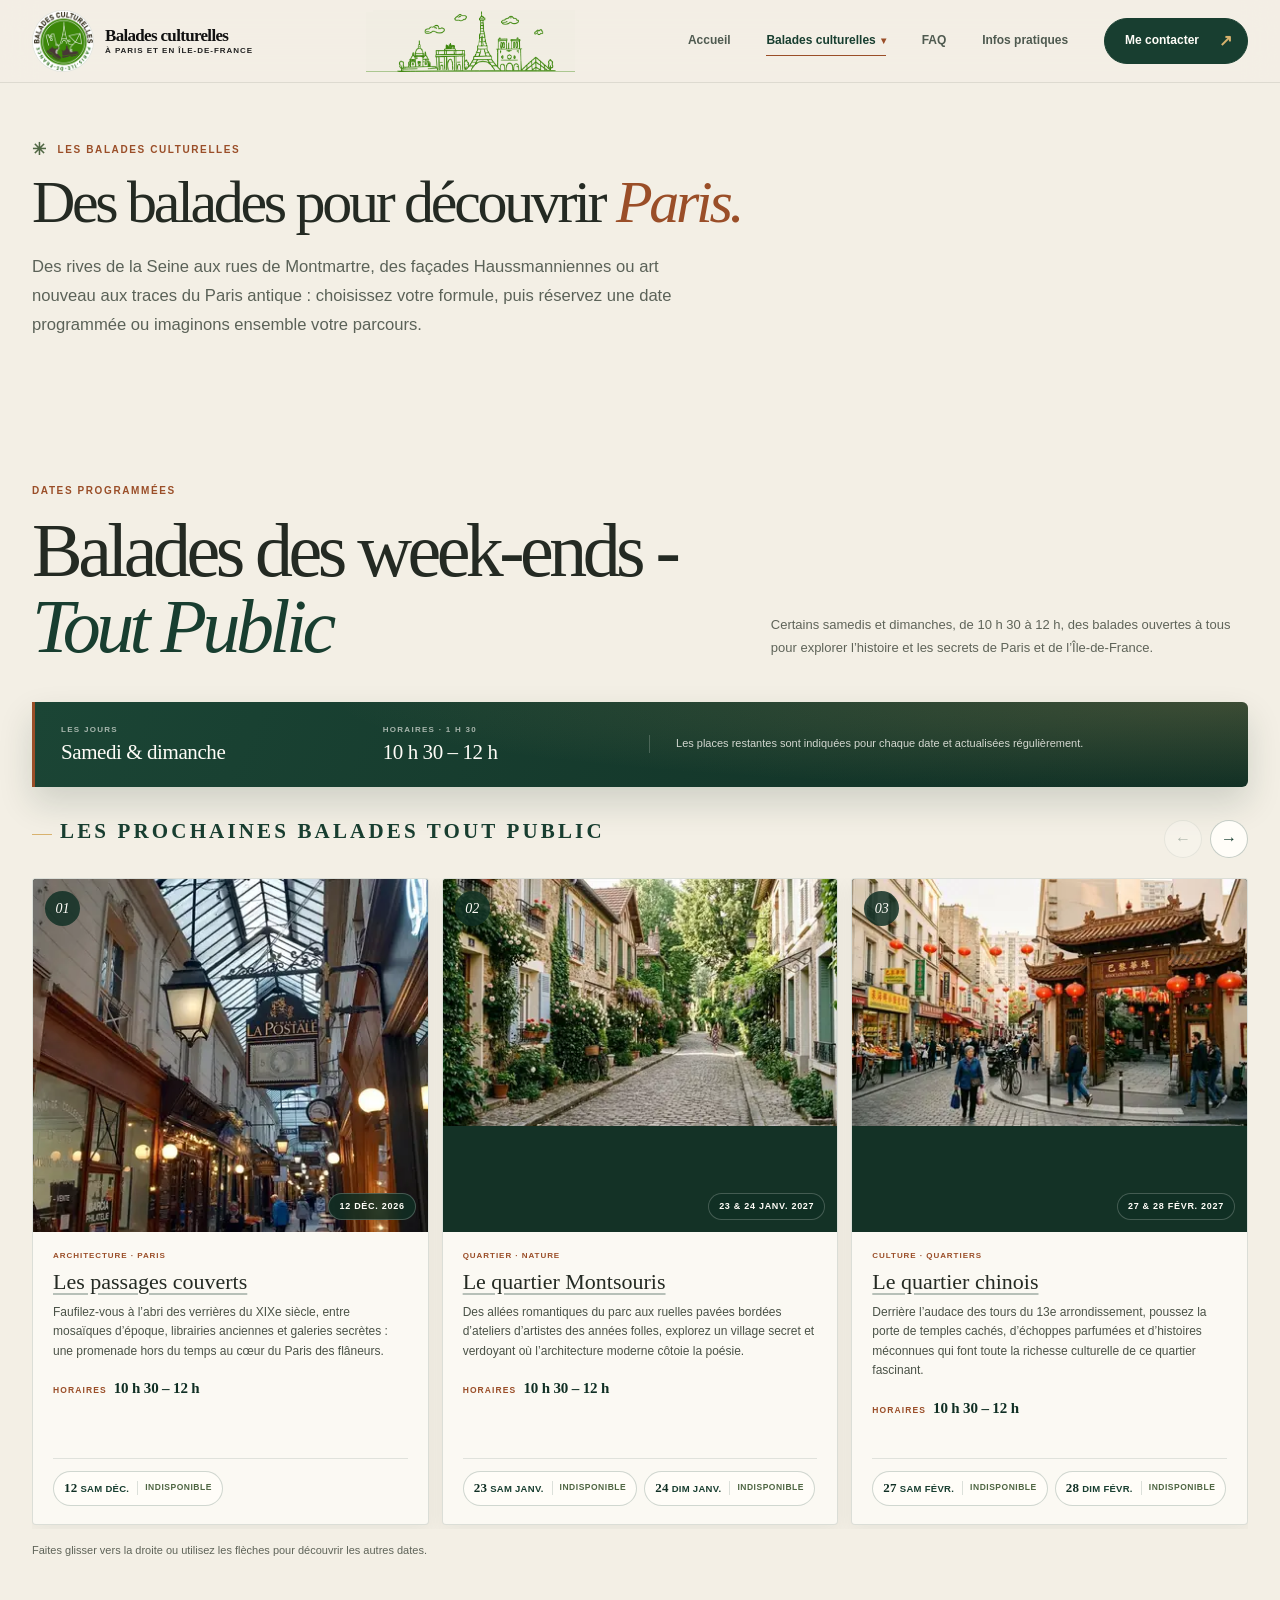
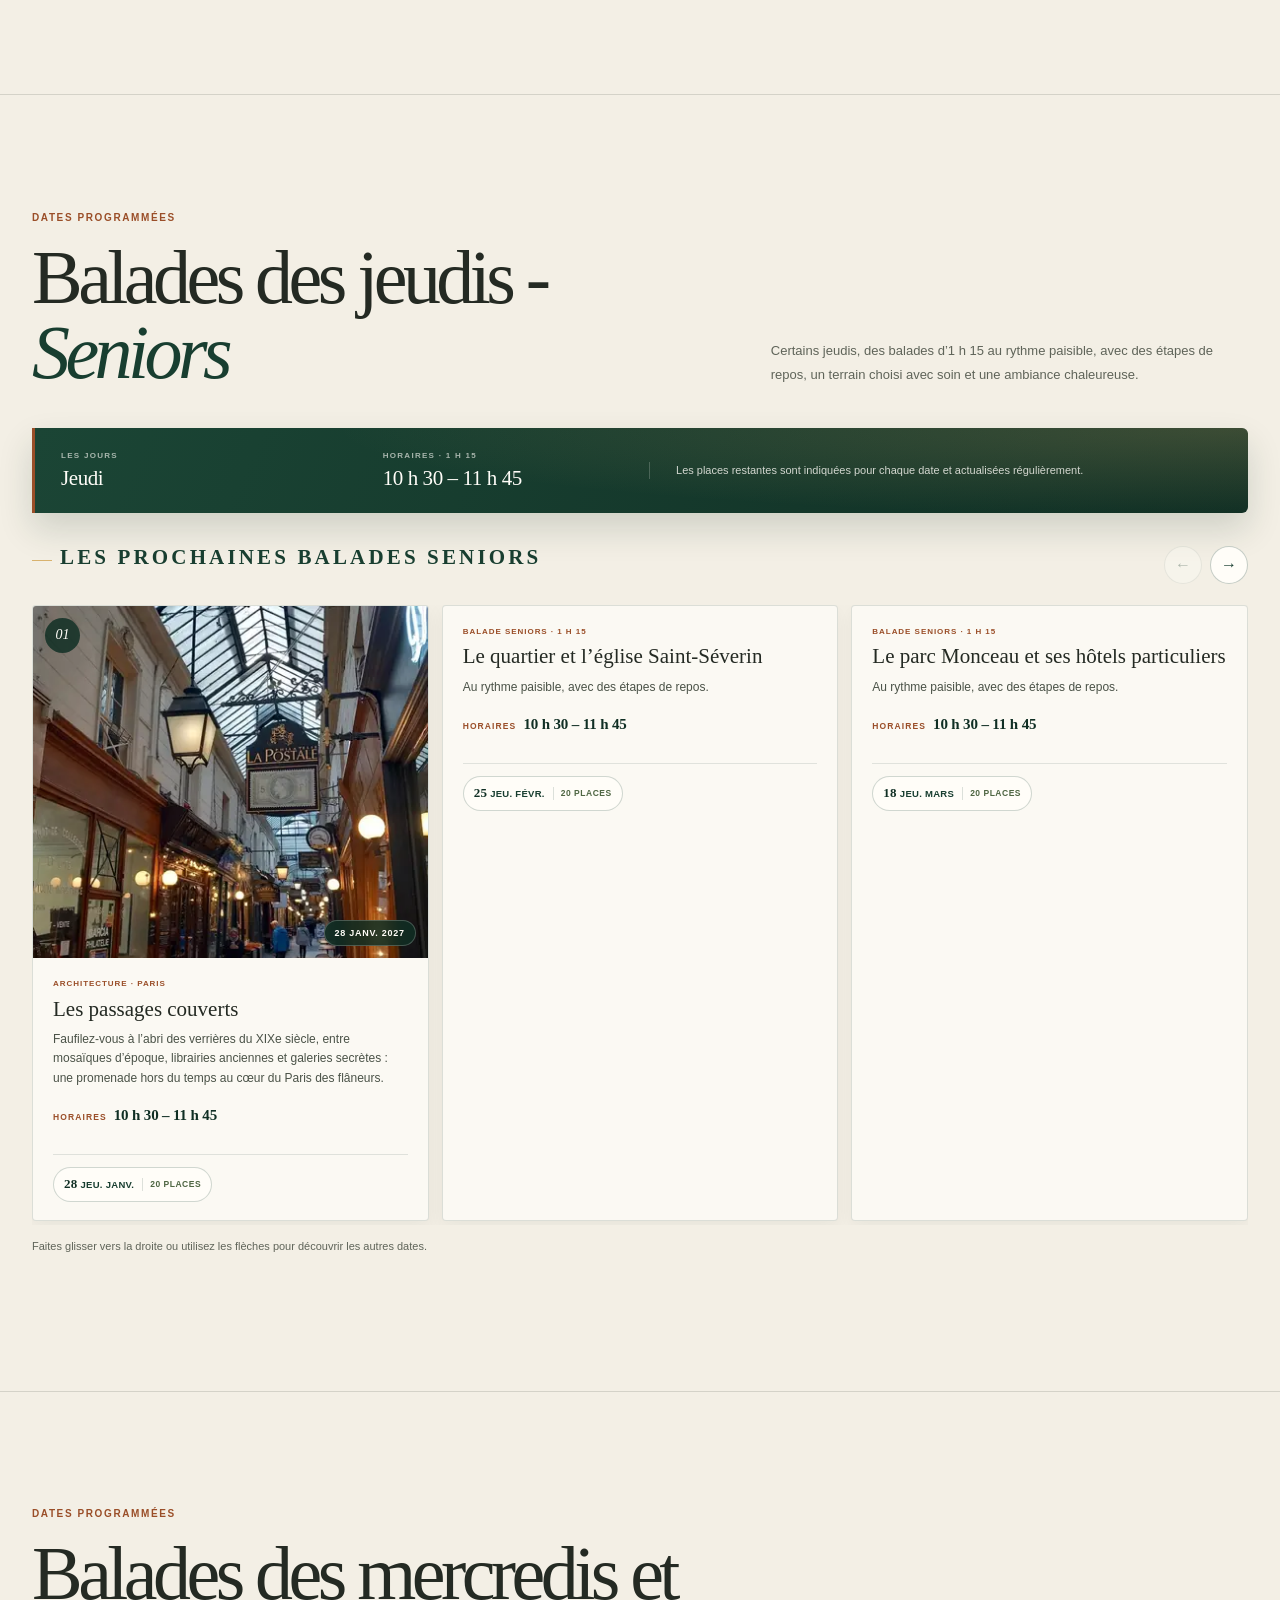
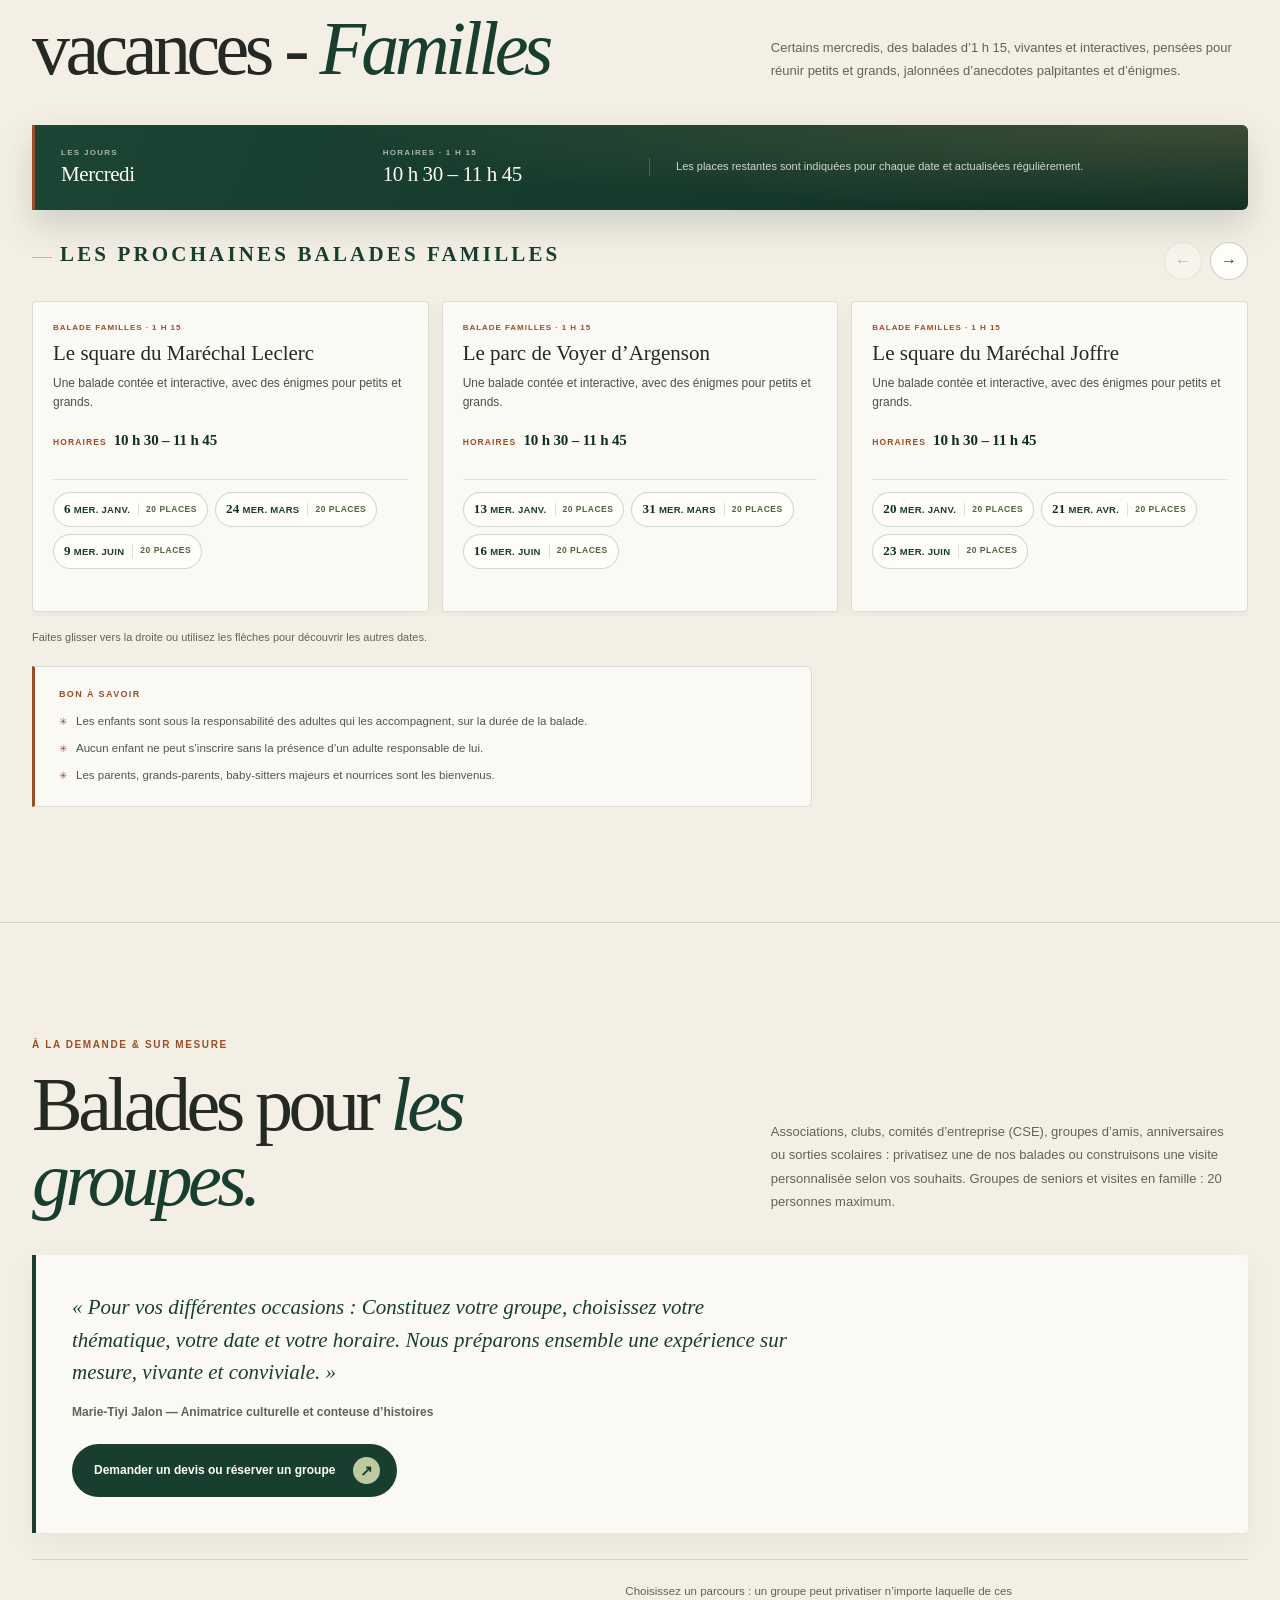
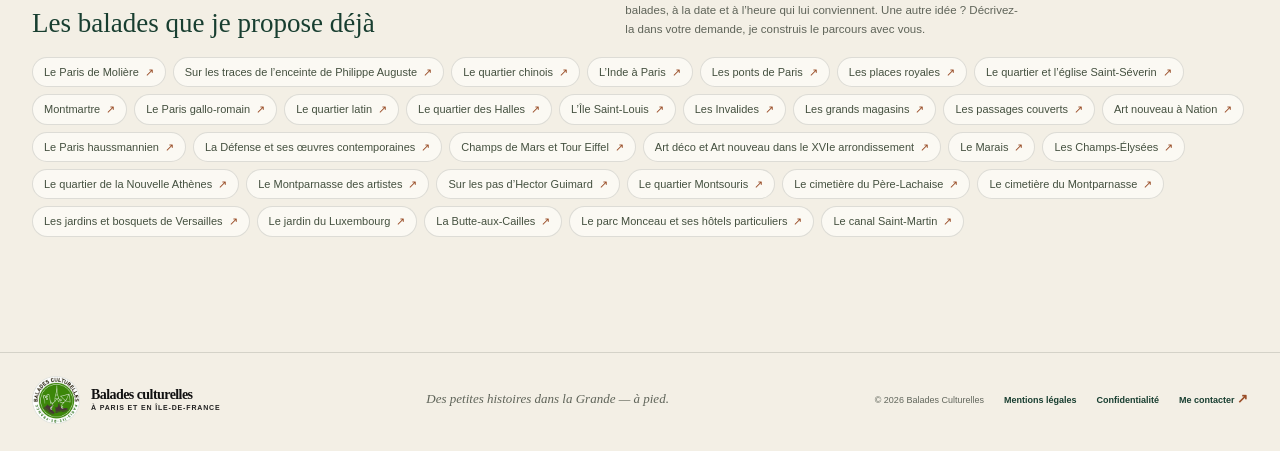
==== commit 43109491: "Synchronisation depuis le dépôt privé 3d24166" ====
--- a/balades.html
+++ b/balades.html
@@ -76,7 +76,7 @@
       <section class="page-intro section-shell" aria-labelledby="page-title">
         <p class="eyebrow"><span class="eyebrow-mark" aria-hidden="true">✳</span> Les balades culturelles</p>
         <h1 id="page-title">Des balades pour découvrir <em>Paris.</em></h1>
-        <p class="page-intro-lead">Des rives de la Seine aux rues de Montmartre, des façades remarquables aux traces du Paris antique&nbsp;: choisissez votre formule, puis réservez une date programmée ou imaginons ensemble votre parcours.</p>
+        <p class="page-intro-lead">Des rives de la Seine aux rues de Montmartre, des façades Haussmanniennes ou art nouveau aux traces du Paris antique&nbsp;: choisissez votre formule, puis réservez une date programmée ou imaginons ensemble votre parcours.</p>
       </section>
       <aside class="next-walk" id="prochaine-balade" aria-labelledby="next-walk-title" hidden>
         <div class="next-walk-inner section-shell">
@@ -513,7 +513,7 @@
               <p class="eyebrow">Dates programmées</p>
               <h2 id="seniors-title">Balades des jeudis - <em>Seniors</em></h2>
             </div>
-            <p class="section-intro">Certains jeudis, des balades de 1 h 15 au rythme paisible, avec des étapes de repos, un terrain choisi avec soin et une ambiance chaleureuse.</p>
+            <p class="section-intro">Certains jeudis, des balades d’1 h 15 au rythme paisible, avec des étapes de repos, un terrain choisi avec soin et une ambiance chaleureuse.</p>
           </div>
           <div class="program-overview">
             <div class="program-overview-item"><span>Les jours</span><strong>Jeudi</strong></div>
@@ -548,7 +548,7 @@
               <p class="eyebrow">Dates programmées</p>
               <h2 id="familles-title">Balades des mercredis et vacances - <em>Familles</em></h2>
             </div>
-            <p class="section-intro">Certains mercredis, des balades de 1 h 15, vivantes et interactives, pensées pour réunir petits et grands, jalonnées d’anecdotes palpitantes et d’énigmes.</p>
+            <p class="section-intro">Certains mercredis, des balades d’1 h 15, vivantes et interactives, pensées pour réunir petits et grands, jalonnées d’anecdotes palpitantes et d’énigmes.</p>
           </div>
           <div class="program-overview">
             <div class="program-overview-item"><span>Les jours</span><strong>Mercredi</strong></div>
--- a/styles.css
+++ b/styles.css
@@ -282,7 +282,7 @@
 .menu-toggle { display: none; }
 
 /* Opening spread */
-.hero { display: grid; grid-template-columns: .91fr 1.09fr; align-items: center; gap: clamp(44px, 7.5vw, 104px); padding-top: clamp(58px, 7.5vw, 104px); padding-bottom: clamp(76px, 9vw, 116px); }
+.hero { display: grid; grid-template-columns: .91fr 1.09fr; align-items: center; gap: clamp(44px, 7.5vw, 104px); padding-top: clamp(58px, 7.5vw, 104px); padding-bottom: clamp(12px, 2vw, 22px); }
 .hero-copy { position: relative; z-index: 2; padding-block: 10px; }
 .hero-brand-heading {
   margin: 0 0 6px;
@@ -1083,7 +1083,7 @@
     border-bottom: 0;
   }
   .nav-cta { justify-content: center; margin-top: 12px; }
-  .hero { grid-template-columns: 1fr; gap: 42px; padding-top: 48px; padding-bottom: 61px; }
+  .hero { grid-template-columns: 1fr; gap: 42px; padding-top: 48px; padding-bottom: 12px; }
   .hero-copy { max-width: 650px; }
   .hero h1 { max-width: 680px; font-size: clamp(55px, 11vw, 80px); }
   .hero-lead { max-width: 590px; }
@@ -1127,7 +1127,7 @@
   .section-space { padding-block: 70px; }
   .brand-lockup strong { font-size: 15px; }
   .brand-lockup small { font-size: 7px; }
-  .hero { gap: 34px; padding-top: 38px; padding-bottom: 46px; }
+  .hero { gap: 34px; padding-top: 38px; padding-bottom: 10px; }
   .hero .eyebrow { margin-bottom: 17px; font-size: 8px; letter-spacing: .13em; }
   .page-intro { padding-top: 26px; padding-bottom: 14px; }
   .page-intro h1 { font-size: clamp(33px, 9.5vw, 44px); }
@@ -1202,7 +1202,7 @@
 
 /* City-guide navigation and photo-led story cards */
 /* Invitation affichée juste avant les raccourcis de l’accueil */
-.home-invite { padding: clamp(30px, 5vw, 56px) 0 clamp(20px, 3vw, 34px); background: var(--paper); }
+.home-invite { padding: clamp(4px, 1vw, 10px) 0 clamp(20px, 3vw, 34px); background: var(--paper); }
 .home-invite-card { position: relative; max-width: 860px; margin: 0 auto; padding: clamp(26px, 4vw, 44px) clamp(22px, 4vw, 52px); border-top: 2px solid var(--clay); background: var(--paper-soft); text-align: center; box-shadow: 0 18px 40px rgba(24,42,32,.06); }
 .home-invite-mark { display: block; margin-bottom: 14px; color: var(--gold); font-size: 18px; line-height: 1; }
 .home-invite-text { max-width: 40ch; margin: 0 auto; color: var(--forest); font-family: var(--serif); font-size: clamp(22px, 2.7vw, 34px); font-weight: 400; letter-spacing: -.015em; line-height: 1.3; text-wrap: balance; }
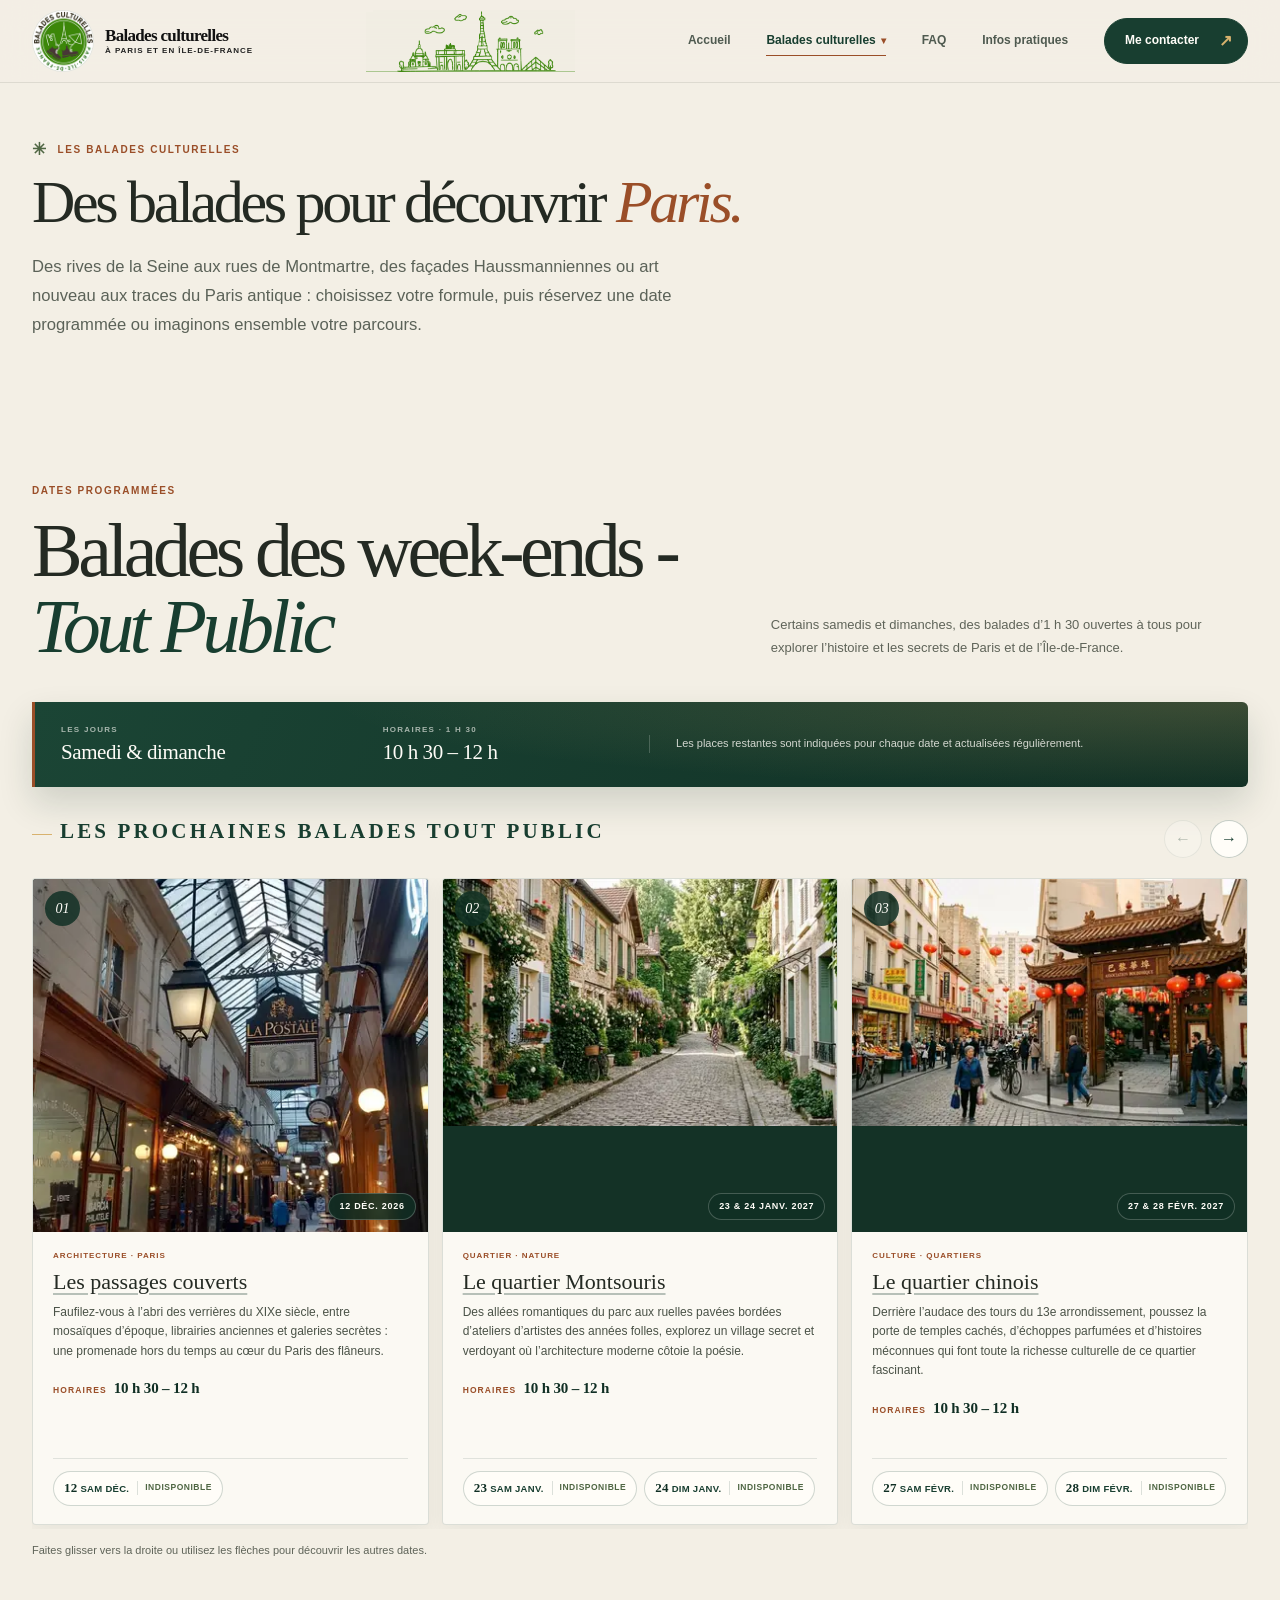
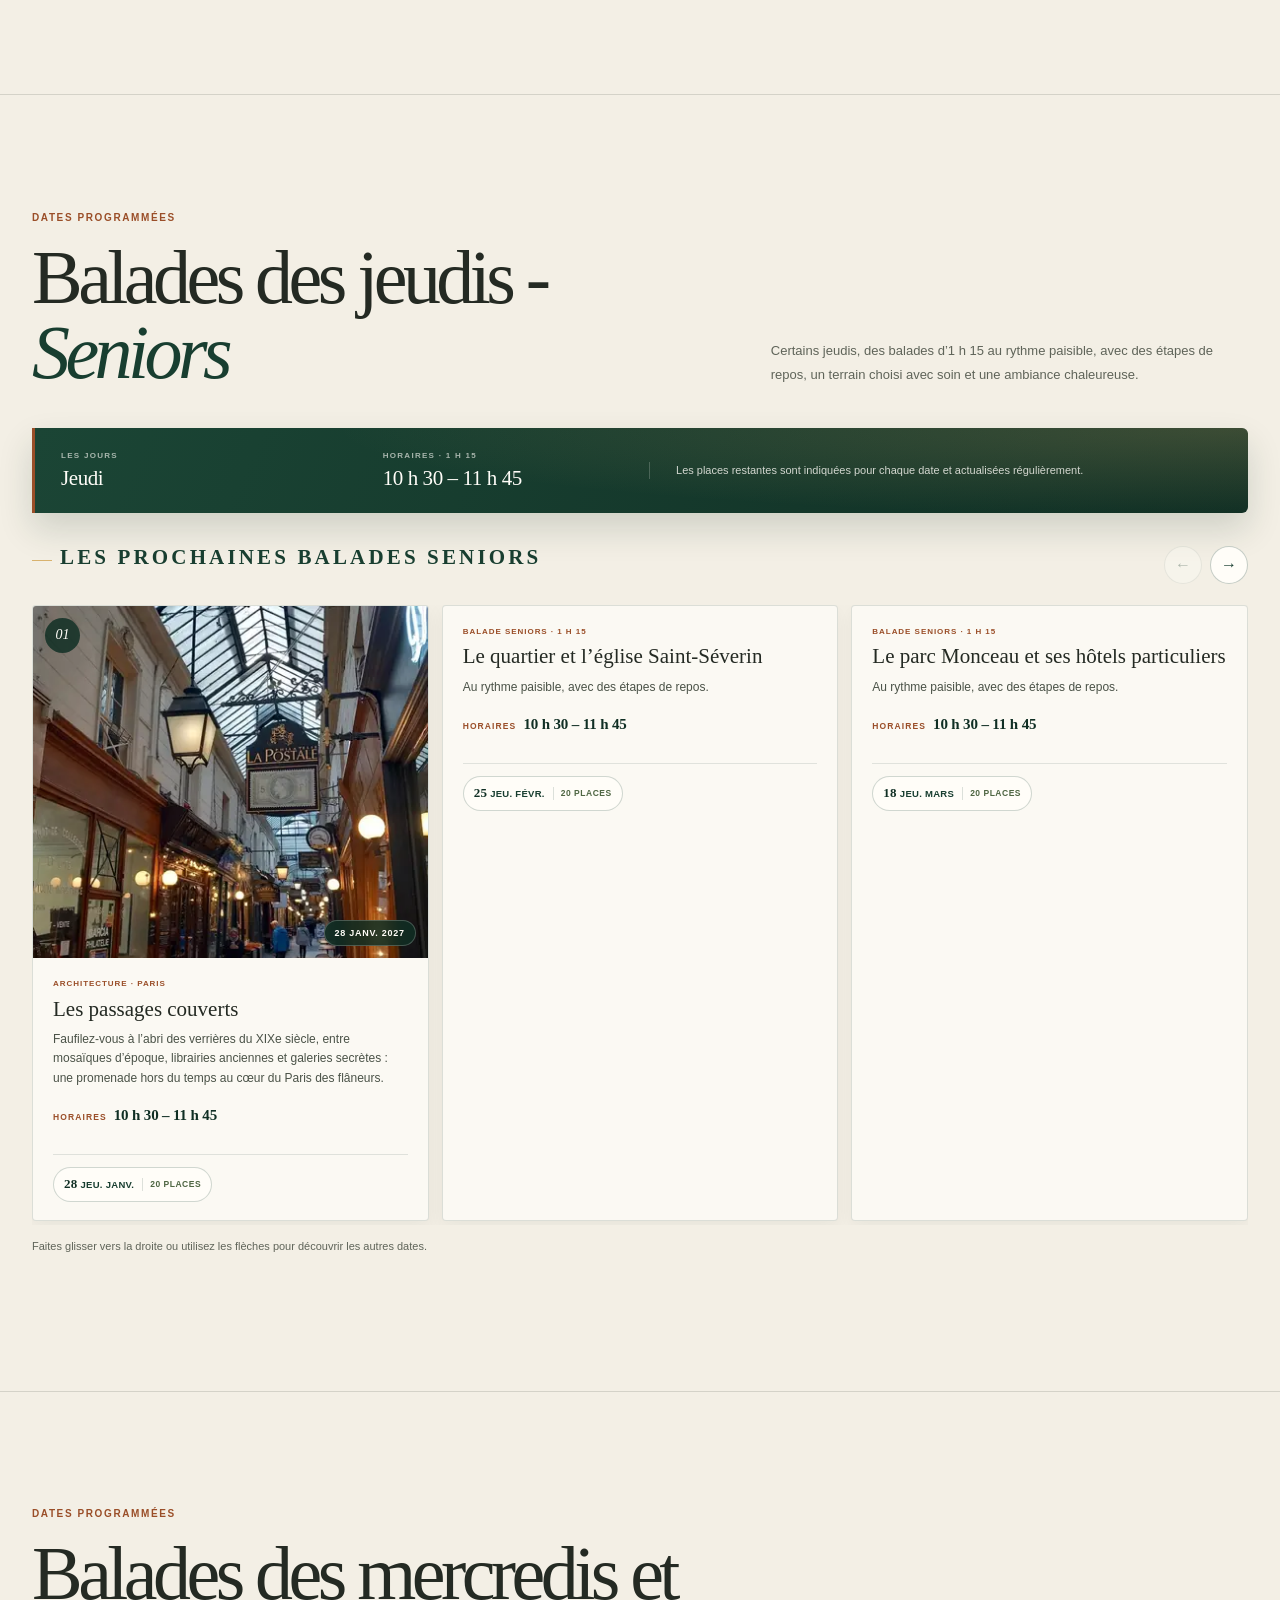
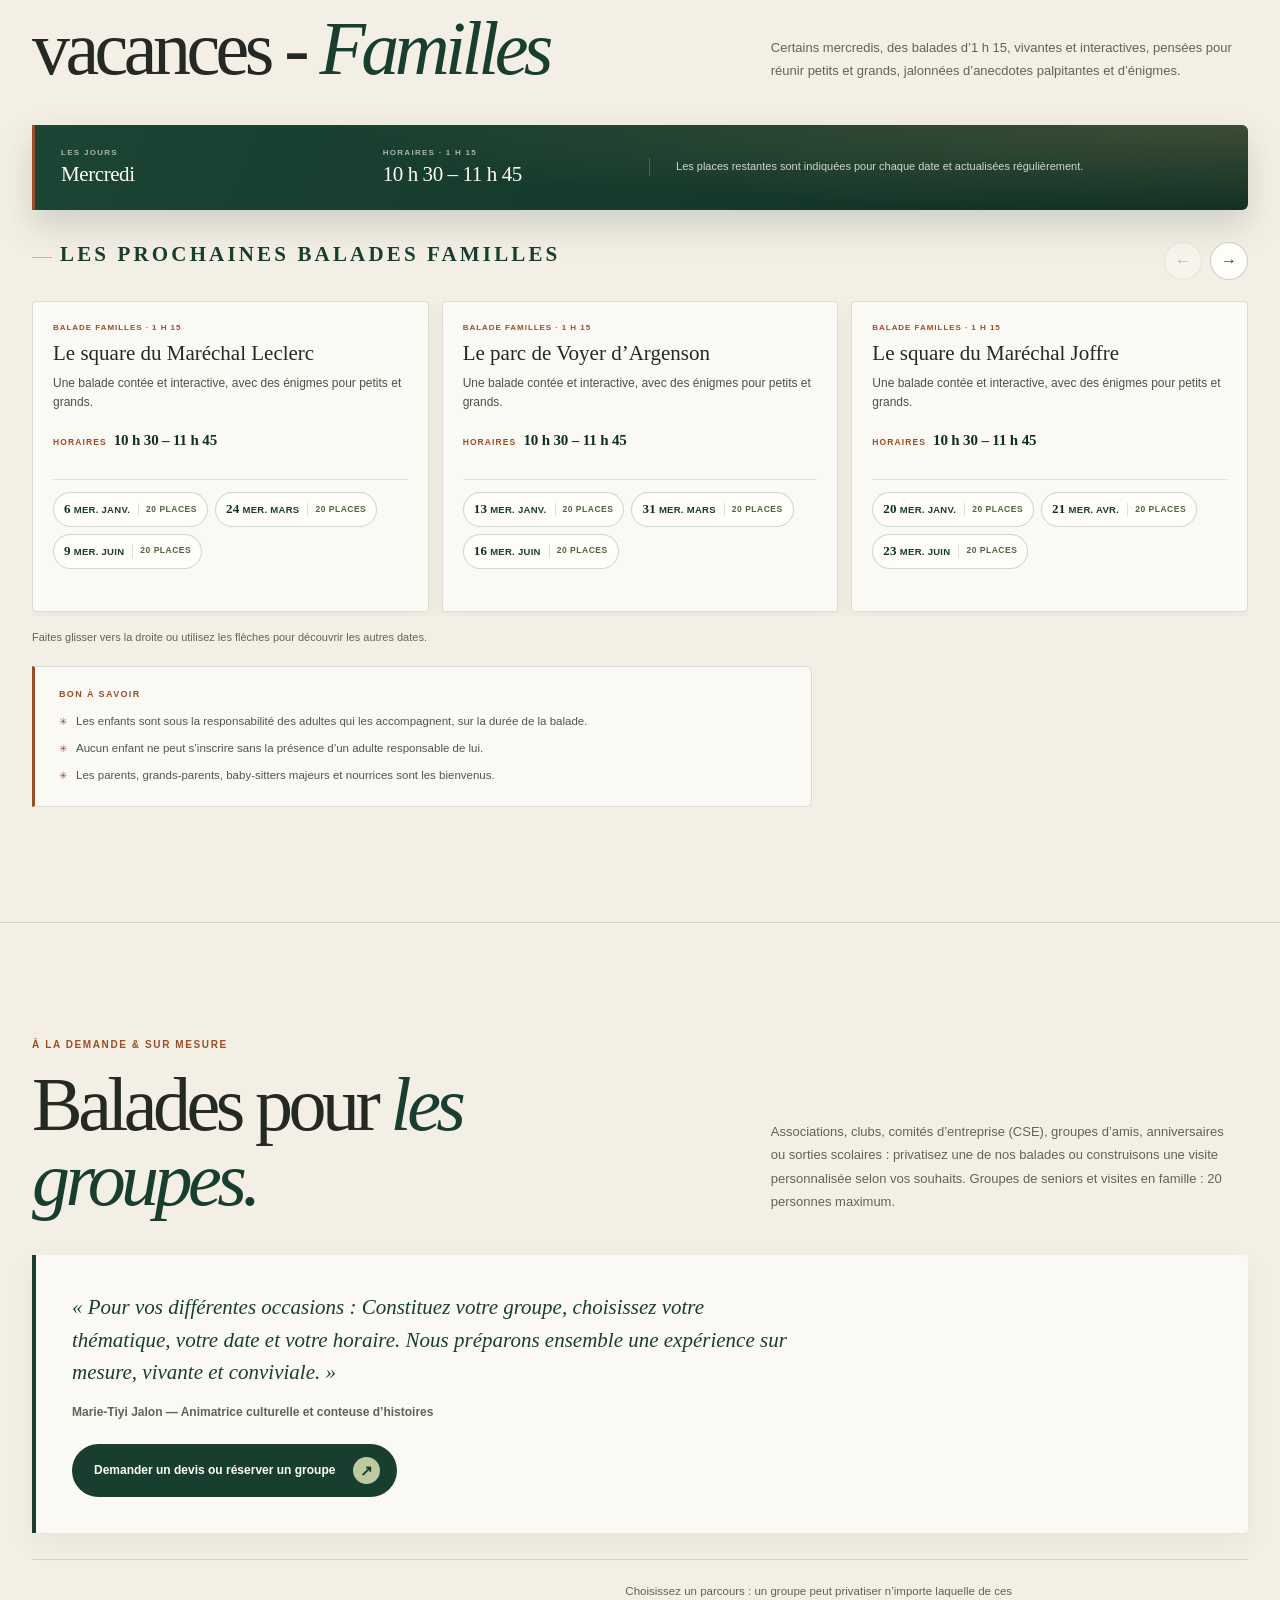
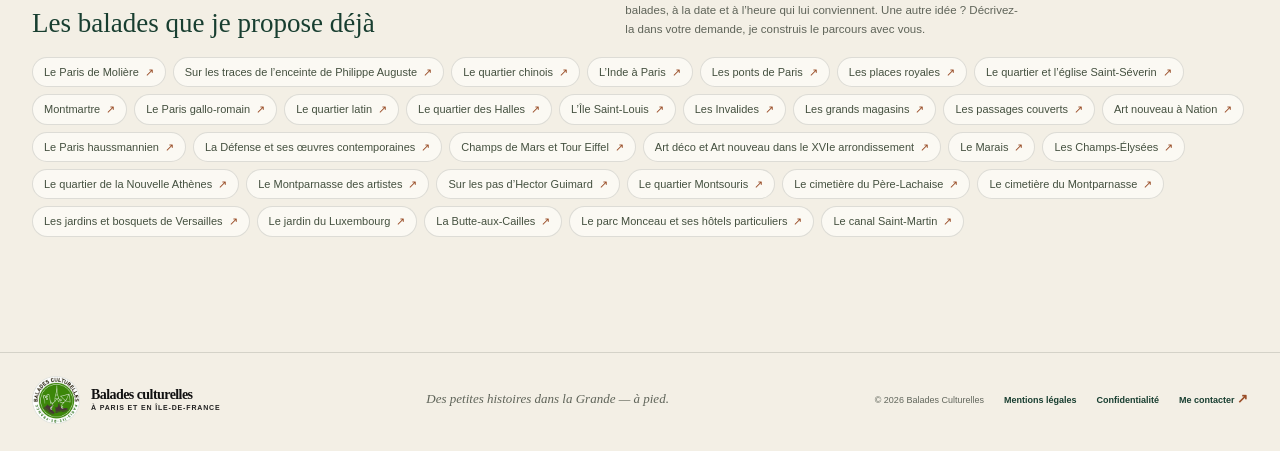
==== commit 27058f98: "Synchronisation depuis le dépôt privé 4e1b39e" ====
--- a/balades.html
+++ b/balades.html
@@ -99,7 +99,7 @@
               <p class="eyebrow">Dates programmées</p>
               <h2 id="program-title">Balades des week-ends - <em>Tout Public</em></h2>
             </div>
-            <p class="section-intro">Certains samedis et dimanches, de 10 h 30 à 12 h, des balades ouvertes à tous pour explorer l’histoire et les secrets de Paris et de l’Île-de-France.</p>
+            <p class="section-intro">Certains samedis et dimanches, des balades d’1 h 30 ouvertes à tous pour explorer l’histoire et les secrets de Paris et de l’Île-de-France.</p>
           </div>
 
           <div class="program-overview">
@@ -258,7 +258,7 @@
       </section>
 
 
-      <!-- Programme des balades seniors et familles : séances réservables, lues par le serveur. -->
+      <!-- Programme des balades seniors et familles : balades réservables, lues par le serveur. -->
       <script type="application/json" id="programme-extra">
 {
   "sessions": [
--- a/styles.css
+++ b/styles.css
@@ -869,8 +869,11 @@
 .program-grid {
   display: none !important;
 }
-.price-list li { display: flex; align-items: center; justify-content: space-between; gap: 10px; padding: 8px 0; border-top: 1px solid rgba(36,42,35,.12); color: var(--muted); font-size: 10px; }
-.price-list li strong { color: var(--forest); font-family: var(--serif); font-size: 16px; font-weight: 600; white-space: nowrap; }
+.price-list li { display: flex; flex-wrap: wrap; align-items: center; justify-content: space-between; gap: 10px; padding: 8px 0; border-top: 1px solid rgba(36,42,35,.12); color: var(--muted); font-size: 10px; }
+.price-list li strong { margin-left: auto; color: var(--forest); font-family: var(--serif); font-size: 16px; font-weight: 600; text-align: right; white-space: nowrap; }
+/* Sous la valeur (durée, horaires) : précision discrète, alignée comme la valeur.
+   white-space: normal permet de replier les horaires en tout dernier recours. */
+.price-list li strong small { display: block; margin-top: 2px; color: var(--muted); font-family: var(--sans); font-size: 9.5px; font-weight: 500; white-space: normal; }
 /* Précision sous la grille tarifaire : le montant est rappelé dans l’e-mail de
    confirmation. Spécificité > « .practical-card > p » pour garder cette taille. */
 .practical-price .price-note { margin: 13px 0 0; padding-top: 11px; border-top: 1px solid rgba(36,42,35,.12); color: var(--muted); font-size: 10px; font-style: italic; line-height: 1.65; }
@@ -878,7 +881,9 @@
 .practical-card > a span { color: var(--clay); font-size: 14px; }
 /* La page « Infos pratiques » n'a qu'un titre : les cartes suivent directement. */
 .practical-compact { padding-top: clamp(6px, 1.2vw, 16px); }
-.practical-methods { display: grid; grid-template-columns: repeat(auto-fit, minmax(200px, 1fr)); gap: 14px; margin-top: 24px; padding-top: 22px; border-top: 1px solid rgba(36,42,35,.14); }
+/* 230 px min : en dessous, trois colonnes feraient se chevaucher libellés et
+   valeurs (« Balades tout public » + « 1 h 30 (de 10 h 30 à 11 h 45) » ≈ 210 px). */
+.practical-methods { display: grid; grid-template-columns: repeat(auto-fit, minmax(230px, 1fr)); gap: 14px; margin-top: 24px; padding-top: 22px; border-top: 1px solid rgba(36,42,35,.14); }
 .practical-methods > div { padding-left: 13px; border-left: 2px solid var(--clay); }
 .practical-methods strong { display: block; color: var(--forest); font-family: var(--serif); font-size: 15px; font-weight: 600; }
 .practical-methods p { margin: 5px 0 0; color: var(--muted); font-size: 10.5px; line-height: 1.6; }
@@ -1178,6 +1183,7 @@
   .guide-quote { font-size: 17px; }
   .practical-grid { grid-template-columns: 1fr; }
   .practical-methods { grid-template-columns: 1fr; gap: 12px; }
+  .price-list li strong small { font-size: 10px; }
   .practical-card:first-child { grid-row: auto; }
   .practical-card { min-height: auto; padding: 21px; }
   .contact-section { padding-block: 68px; }
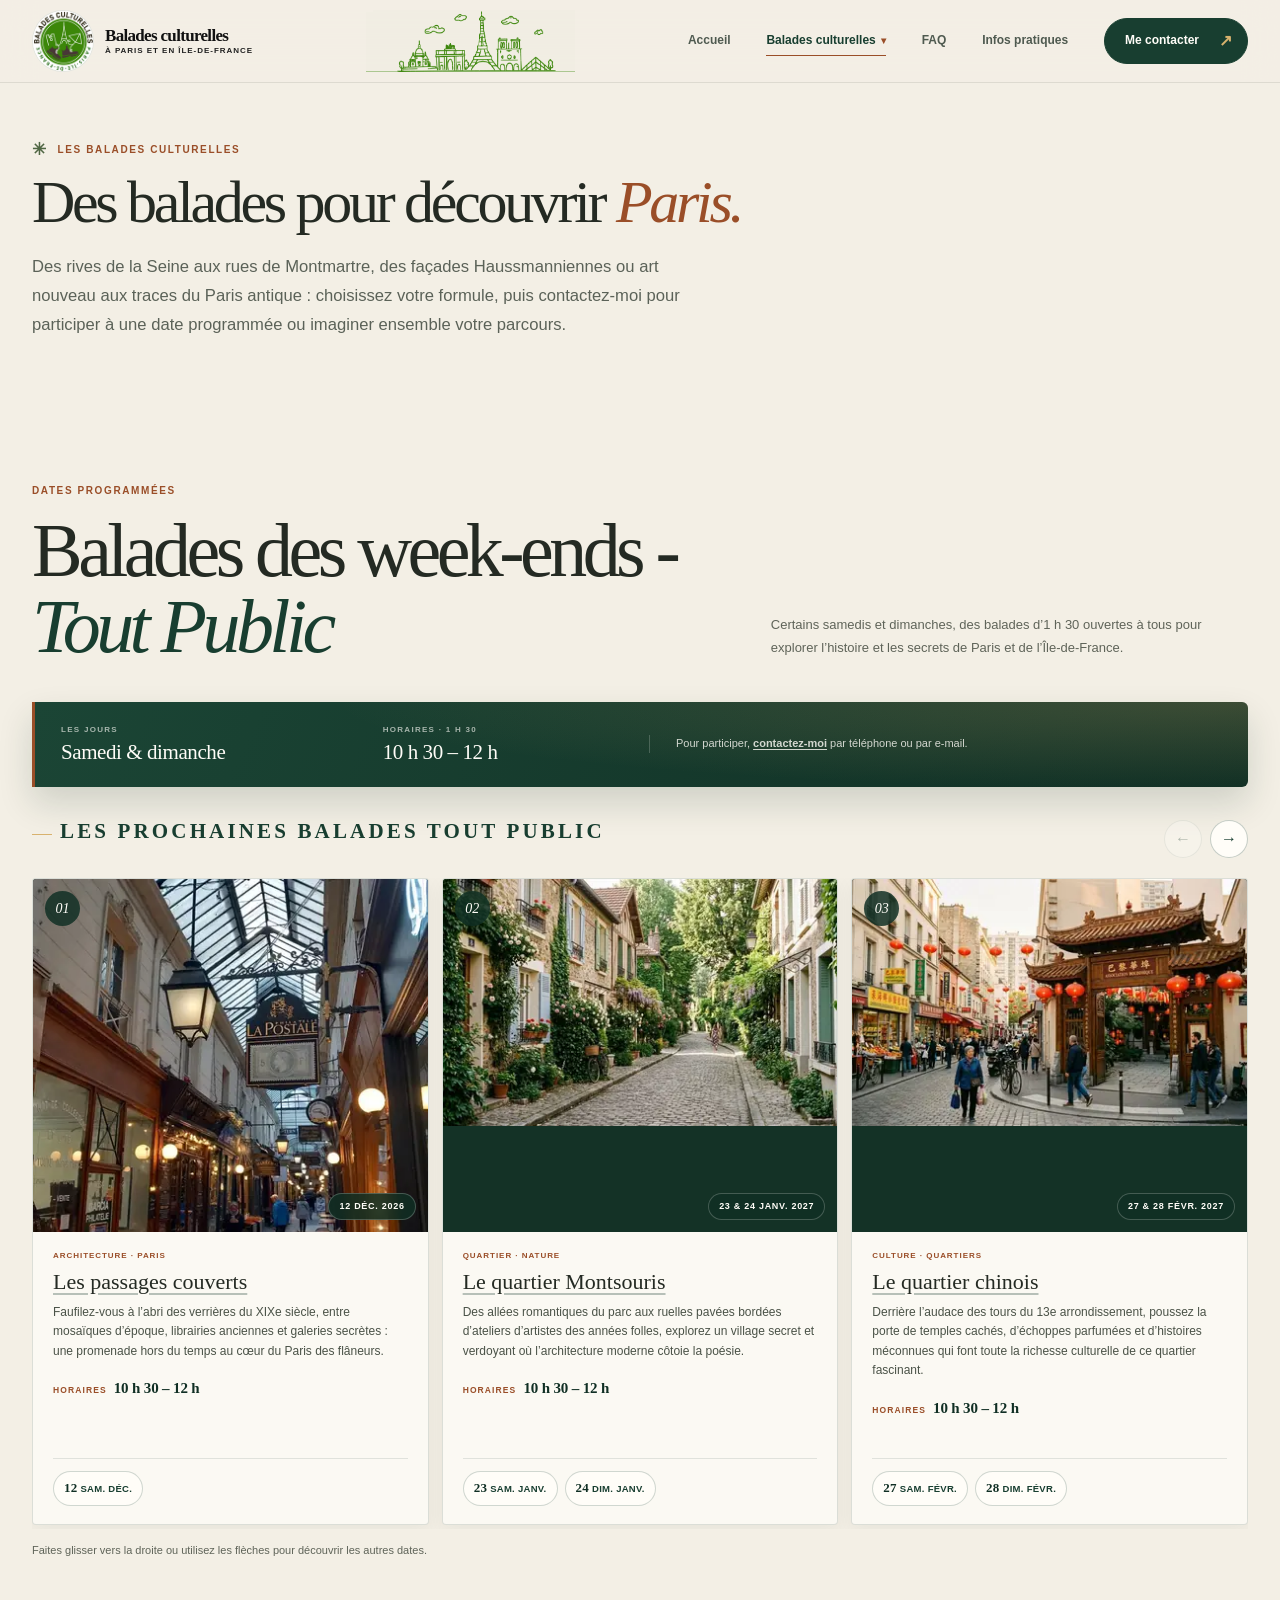
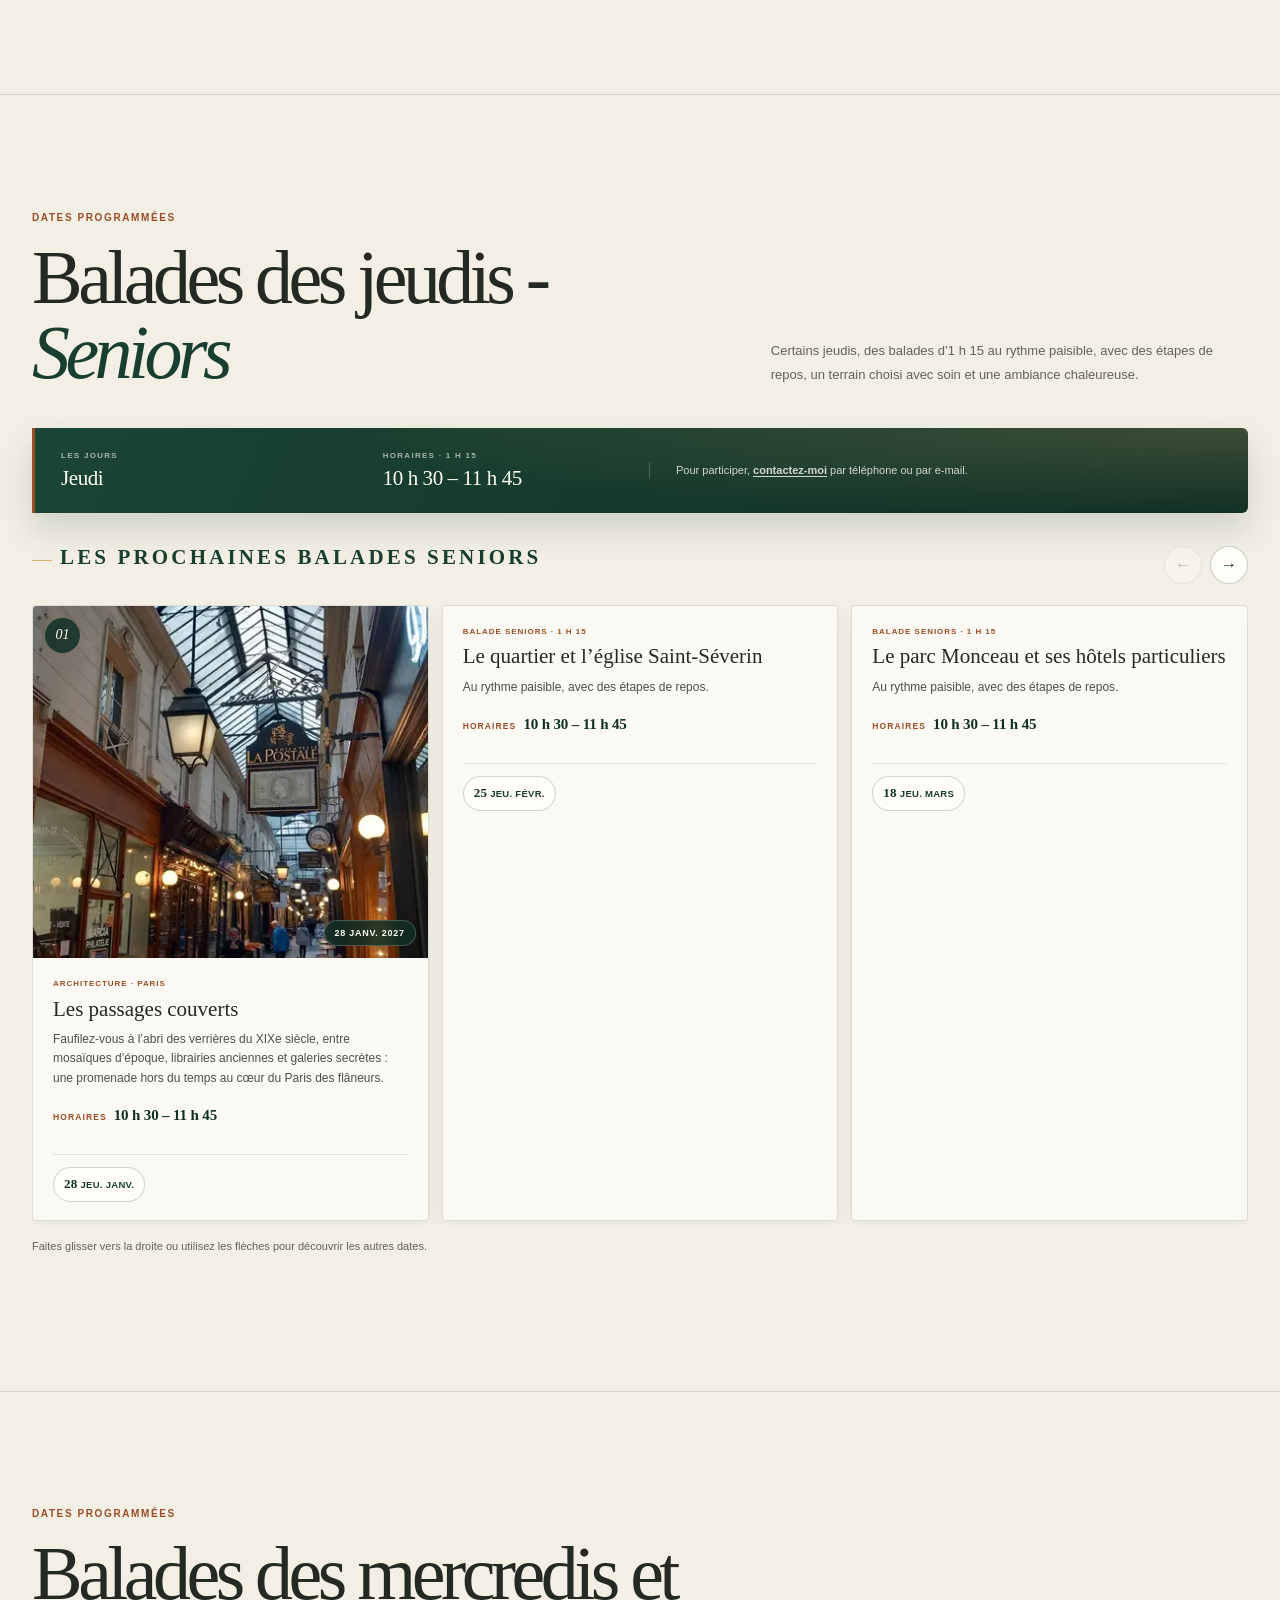
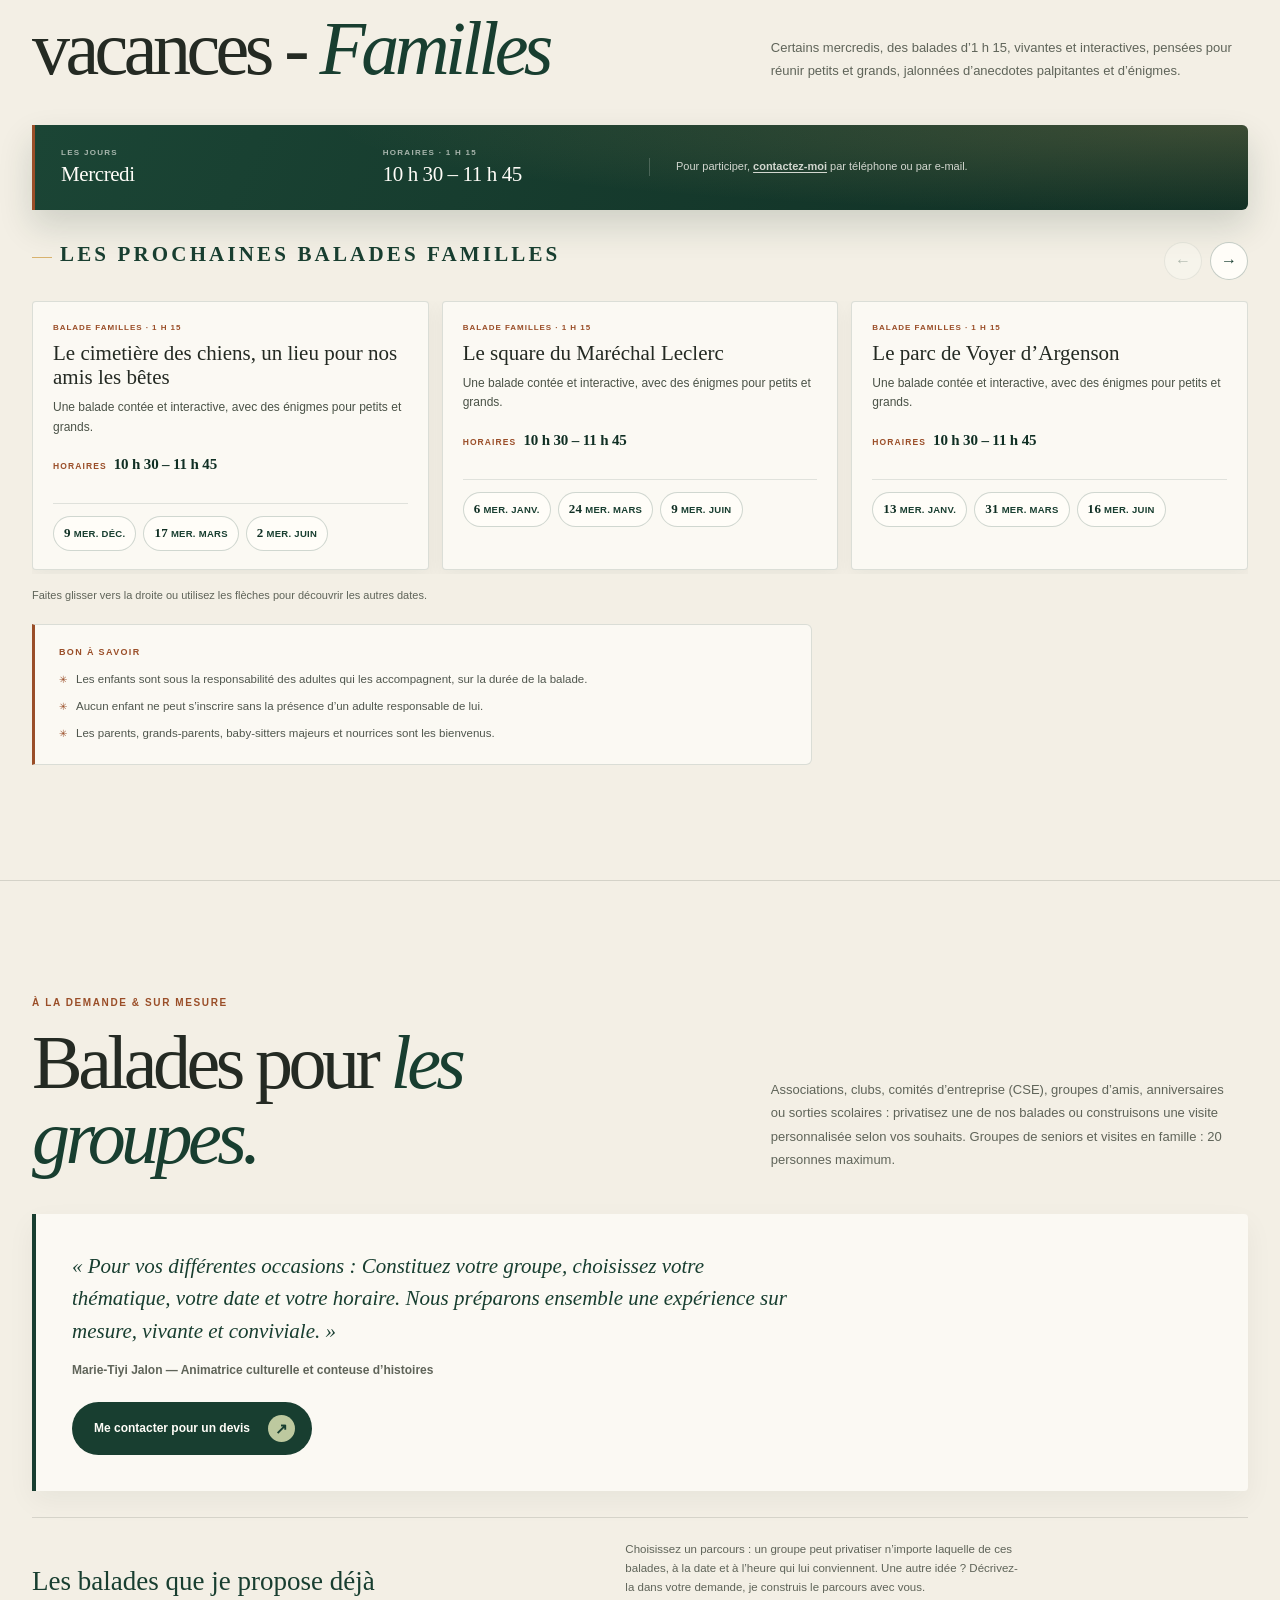
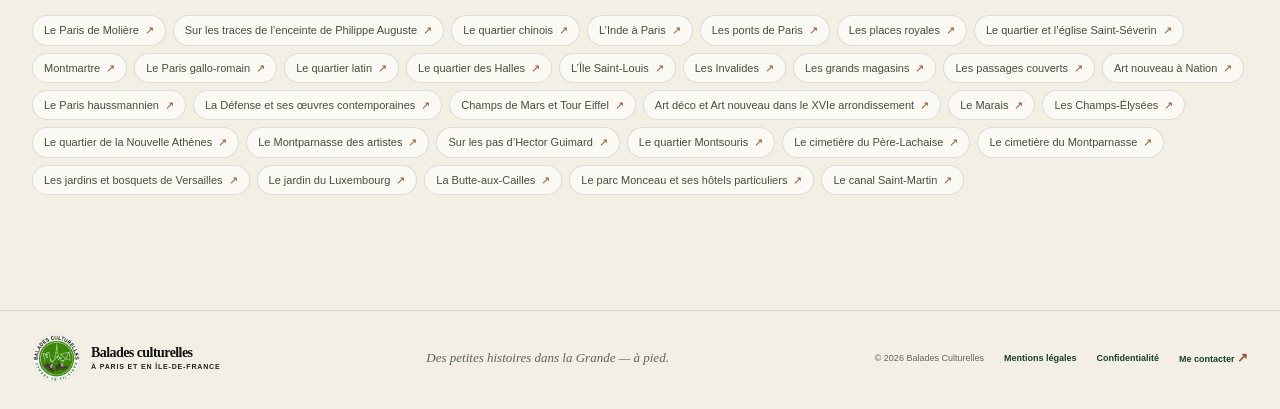
==== commit df45b6cf: "Synchronisation depuis le dépôt privé 047c843" ====
--- a/balades.html
+++ b/balades.html
@@ -10,8 +10,8 @@
     <meta property="og:type" content="website">
     <meta property="og:title" content="Les balades culturelles — Balades Culturelles">
     <meta property="og:description" content="Tout public, seniors, familles, groupes et scolaires : découvrez les balades culturelles à Paris et en Île-de-France.">
-    <meta property="og:url" content="https://baladesculturelles.github.io/balades-culturelles-site/balades.html">
-    <meta property="og:image" content="https://baladesculturelles.github.io/balades-culturelles-site/assets/og-image.jpg">
+    <meta property="og:url" content="https://baladesculturelles.fr/balades.html">
+    <meta property="og:image" content="https://baladesculturelles.fr/assets/og-image.jpg">
     <meta property="og:image:width" content="1200">
     <meta property="og:image:height" content="630">
     <meta property="og:image:type" content="image/jpeg">
@@ -19,19 +19,15 @@
     <meta name="twitter:card" content="summary_large_image">
     <meta name="twitter:title" content="Les balades culturelles — Balades Culturelles">
     <meta name="twitter:description" content="Tout public, seniors, familles, groupes et scolaires : découvrez les balades culturelles à Paris et en Île-de-France.">
-    <meta name="twitter:image" content="https://baladesculturelles.github.io/balades-culturelles-site/assets/og-image.jpg">
+    <meta name="twitter:image" content="https://baladesculturelles.fr/assets/og-image.jpg">
     <meta name="twitter:image:alt" content="Balades Culturelles — une rue de Paris bordée de façades anciennes, avec le titre du site.">
     <title>Les balades culturelles — Balades Culturelles</title>
+    <link rel="canonical" href="https://baladesculturelles.fr/balades.html">
     <link rel="icon" href="assets/responsive/logo-96.png" sizes="96x96" type="image/png">
     <link rel="apple-touch-icon" href="assets/responsive/logo-180.png">
-    <!-- Le formulaire envoie sa demande à Google Apps Script : ouvrir la connexion
-         dès le chargement évite une résolution DNS et une poignée de main TLS
-         au moment du clic sur « Envoyer ». Sans effet en aperçu local. -->
-    <link rel="preconnect" href="https://script.google.com" crossorigin>
-    <link rel="dns-prefetch" href="https://script.googleusercontent.com">
     <link rel="preload" as="image" imagesrcset="assets/responsive/hero-guide-480.webp 480w, assets/responsive/hero-guide-800.webp 800w, assets/responsive/hero-guide-1080.webp 1080w" imagesizes="(max-width: 760px) 94vw, (max-width: 980px) 52vw, 620px" type="image/webp">
-    <link rel="stylesheet" href="styles.css?v=regle-enfant-accompagne-20261021-50">
-    <script src="script.js?v=regle-enfant-accompagne-20261021-50" defer></script>
+    <link rel="stylesheet" href="styles.css?v=vitrine-20261117">
+    <script src="script.js?v=vitrine-20261117" defer></script>
     <noscript><style>
       .legal-dialog { position: static; display: block; width: auto; max-width: none; max-height: none; border: 0; border-radius: 0; box-shadow: none; }
       .legal-dialog-frame { max-height: none; }
@@ -76,20 +72,8 @@
       <section class="page-intro section-shell" aria-labelledby="page-title">
         <p class="eyebrow"><span class="eyebrow-mark" aria-hidden="true">✳</span> Les balades culturelles</p>
         <h1 id="page-title">Des balades pour découvrir <em>Paris.</em></h1>
-        <p class="page-intro-lead">Des rives de la Seine aux rues de Montmartre, des façades Haussmanniennes ou art nouveau aux traces du Paris antique&nbsp;: choisissez votre formule, puis réservez une date programmée ou imaginons ensemble votre parcours.</p>
+        <p class="page-intro-lead">Des rives de la Seine aux rues de Montmartre, des façades Haussmanniennes ou art nouveau aux traces du Paris antique&nbsp;: choisissez votre formule, puis contactez-moi pour participer à une date programmée ou imaginer ensemble votre parcours.</p>
       </section>
-      <aside class="next-walk" id="prochaine-balade" aria-labelledby="next-walk-title" hidden>
-        <div class="next-walk-inner section-shell">
-          <div class="next-walk-preview">
-            <img class="next-walk-thumb" data-next-walk-img src="assets/walk-moliere.jpg" alt="" width="56" height="56" loading="lazy">
-            <p class="next-walk-main">
-              <strong id="next-walk-title">La prochaine balade</strong>
-              <span class="next-walk-meta"><span data-next-walk-date></span> · <span data-next-walk-places>Places en cours de chargement…</span></span>
-            </p>
-          </div>
-          <a class="next-walk-cta" href="contact.html" data-next-walk-cta data-interest="Je souhaite réserver une balade publique">Réserver cette date <span aria-hidden="true">↗</span><span class="visually-hidden" data-next-walk-details></span></a>
-        </div>
-      </aside>
 
 
       <section class="program section-space" id="programme" aria-labelledby="program-title">
@@ -105,7 +89,7 @@
           <div class="program-overview">
             <div class="program-overview-item"><span>Les jours</span><strong>Samedi &amp; dimanche</strong></div>
             <div class="program-overview-item"><span>Horaires · 1 h 30</span><strong>10 h 30 – 12 h</strong></div>
-            <p>Les places restantes sont indiquées pour chaque date et actualisées régulièrement.</p>
+            <p>Pour participer, <a href="contact.html">contactez-moi</a> par téléphone ou par e-mail.</p>
           </div>
 
           <div class="inspiration-head">
@@ -118,147 +102,118 @@
           <ul class="inspiration-track" id="inspiration-track" aria-label="Prochaines balades tout public, dans l’ordre des dates" tabindex="0"></ul>
           <p class="inspiration-hint">Faites glisser vers la droite ou utilisez les flèches pour découvrir les autres dates.</p>
 
-          <div class="program-tools">
-            <label class="program-search">
-              <span class="program-search-label">Trouver une balade</span>
-              <span class="program-search-control">
-                <svg aria-hidden="true" viewBox="0 0 24 24" focusable="false"><circle cx="10.8" cy="10.8" r="6.6"></circle><path d="m16 16 4.2 4.2"></path></svg>
-                <input id="program-search" type="search" placeholder="Ex. Molière, Montparnasse…" autocomplete="off" aria-describedby="program-result-count">
-              </span>
-            </label>
-            <div class="program-filter-group" role="group" aria-label="Filtrer les balades">
-              <button class="program-filter is-active" type="button" data-program-filter="all" aria-pressed="true">Toutes</button>
-              <button class="program-filter" type="button" data-program-filter="available" aria-pressed="false" disabled>Places disponibles</button>
-            </div>
-            <p class="program-result-count" id="program-result-count" role="status" aria-live="polite">Chargement du programme…</p>
-          </div>
-
           <div class="program-grid" aria-label="Dates des balades publiques">
             <article class="program-card" data-program-card data-walk="Le cimetière du Montparnasse" data-slot="10 h 30–12 h" data-image="assets/walk-montparnasse.jpg" data-image-alt="Allées arborées et sculptures du cimetière du Montparnasse à Paris" data-summary="Flânez à l’ombre des tilleuls parmi les sépultures d’artistes, d’écrivains et de penseurs qui ont fait vibrer Montparnasse : un musée de sculpture à ciel ouvert où chaque tombe raconte un destin hors du commun.">
               <div class="program-card-top"><span class="program-number">01</span><span class="program-kind">Histoire · mémoire</span></div>
               <h3>Le cimetière du Montparnasse</h3>
               <div class="program-dates" role="group" aria-label="Choisir une date pour Le cimetière du Montparnasse">
-                <a class="program-date" data-full-date="12 septembre 2026" href="contact.html" data-program-date="2026-09-12" data-date="2026-09-12" data-interest="Je souhaite réserver une balade publique" data-walk="Le cimetière du Montparnasse" data-slot="10 h 30–12 h"><time class="program-date-calendar" datetime="2026-09-12"><span class="program-date-day">12</span><span class="program-date-meta"><span class="program-date-weekday">sam</span><span class="program-date-month">sept.</span></span></time><span class="availability-count" data-availability-label>Chargement…</span><span class="visually-hidden" data-availability-details>Réserver cette balade</span></a>
-                <a class="program-date" data-full-date="13 septembre 2026" href="contact.html" data-program-date="2026-09-13" data-date="2026-09-13" data-interest="Je souhaite réserver une balade publique" data-walk="Le cimetière du Montparnasse" data-slot="10 h 30–12 h"><time class="program-date-calendar" datetime="2026-09-13"><span class="program-date-day">13</span><span class="program-date-meta"><span class="program-date-weekday">dim</span><span class="program-date-month">sept.</span></span></time><span class="availability-count" data-availability-label>Chargement…</span><span class="visually-hidden" data-availability-details>Réserver cette balade</span></a>
-              </div>
-              <a class="program-cta" href="contact.html" data-interest="Je souhaite réserver une balade publique">Réserver une place <span aria-hidden="true">↗</span></a>
+                <span class="program-date" data-full-date="12 septembre 2026" data-program-date="2026-09-12" data-date="2026-09-12" data-walk="Le cimetière du Montparnasse" data-slot="10 h 30–12 h"><time class="program-date-calendar" datetime="2026-09-12"><span class="program-date-day">12</span><span class="program-date-meta"><span class="program-date-weekday">sam</span><span class="program-date-month">sept.</span></span></time></span>
+                <span class="program-date" data-full-date="13 septembre 2026" data-program-date="2026-09-13" data-date="2026-09-13" data-walk="Le cimetière du Montparnasse" data-slot="10 h 30–12 h"><time class="program-date-calendar" datetime="2026-09-13"><span class="program-date-day">13</span><span class="program-date-meta"><span class="program-date-weekday">dim</span><span class="program-date-month">sept.</span></span></time></span>
+              </div>
             </article>
             <article class="program-card" data-program-card data-walk="Art nouveau à Nation" data-slot="10 h 30–12 h" data-image="assets/walk-nation-art-nouveau.jpg" data-image-alt="Façade Art nouveau aux lignes courbes et ferronneries florales près de Nation" data-summary="Levez les yeux sur les courbes végétales, les céramiques émaillées et les ferronneries flamboyantes de la Belle Époque : une balade pleine de surprises architecturales autour de la place de la Nation.">
               <div class="program-card-top"><span class="program-number">02</span><span class="program-kind">Architecture · art</span></div>
               <h3>Art nouveau à Nation</h3>
               <div class="program-dates" role="group" aria-label="Choisir une date pour Art nouveau à Nation">
-                <a class="program-date" data-full-date="3 octobre 2026" href="contact.html" data-program-date="2026-10-03" data-date="2026-10-03" data-interest="Je souhaite réserver une balade publique" data-walk="Art nouveau à Nation" data-slot="10 h 30–12 h"><time class="program-date-calendar" datetime="2026-10-03"><span class="program-date-day">3</span><span class="program-date-meta"><span class="program-date-weekday">sam</span><span class="program-date-month">oct.</span></span></time><span class="availability-count" data-availability-label>Chargement…</span><span class="visually-hidden" data-availability-details>Réserver cette balade</span></a>
-                <a class="program-date" data-full-date="4 octobre 2026" href="contact.html" data-program-date="2026-10-04" data-date="2026-10-04" data-interest="Je souhaite réserver une balade publique" data-walk="Art nouveau à Nation" data-slot="10 h 30–12 h"><time class="program-date-calendar" datetime="2026-10-04"><span class="program-date-day">4</span><span class="program-date-meta"><span class="program-date-weekday">dim</span><span class="program-date-month">oct.</span></span></time><span class="availability-count" data-availability-label>Chargement…</span><span class="visually-hidden" data-availability-details>Réserver cette balade</span></a>
-              </div>
-              <a class="program-cta" href="contact.html" data-interest="Je souhaite réserver une balade publique">Réserver une place <span aria-hidden="true">↗</span></a>
+                <span class="program-date" data-full-date="3 octobre 2026" data-program-date="2026-10-03" data-date="2026-10-03" data-walk="Art nouveau à Nation" data-slot="10 h 30–12 h"><time class="program-date-calendar" datetime="2026-10-03"><span class="program-date-day">3</span><span class="program-date-meta"><span class="program-date-weekday">sam</span><span class="program-date-month">oct.</span></span></time></span>
+                <span class="program-date" data-full-date="4 octobre 2026" data-program-date="2026-10-04" data-date="2026-10-04" data-walk="Art nouveau à Nation" data-slot="10 h 30–12 h"><time class="program-date-calendar" datetime="2026-10-04"><span class="program-date-day">4</span><span class="program-date-meta"><span class="program-date-weekday">dim</span><span class="program-date-month">oct.</span></span></time></span>
+              </div>
             </article>
             <article class="program-card" data-program-card data-walk="Le Paris de Molière" data-slot="10 h 30–12 h" data-image="assets/walk-moliere.jpg" data-image-alt="Buste et plaque commémorative de Jean-Baptiste Poquelin dit Molière à Paris" data-summary="Partez sur les traces de Molière et découvrez l’homme derrière le dramaturge : une histoire faite de passions, d’ambition, de scandales et de succès au cœur du Paris historique.">
               <div class="program-card-top"><span class="program-number">03</span><span class="program-kind">Histoire · théâtre</span></div>
               <h3>Le Paris de Molière</h3>
               <div class="program-dates" role="group" aria-label="Choisir une date pour Le Paris de Molière">
-                <a class="program-date" data-full-date="14 novembre 2026" href="contact.html" data-program-date="2026-11-14" data-date="2026-11-14" data-interest="Je souhaite réserver une balade publique" data-walk="Le Paris de Molière" data-slot="10 h 30–12 h"><time class="program-date-calendar" datetime="2026-11-14"><span class="program-date-day">14</span><span class="program-date-meta"><span class="program-date-weekday">sam</span><span class="program-date-month">nov.</span></span></time><span class="availability-count" data-availability-label>Chargement…</span><span class="visually-hidden" data-availability-details>Réserver cette balade</span></a>
-                <a class="program-date" data-full-date="15 novembre 2026" href="contact.html" data-program-date="2026-11-15" data-date="2026-11-15" data-interest="Je souhaite réserver une balade publique" data-walk="Le Paris de Molière" data-slot="10 h 30–12 h"><time class="program-date-calendar" datetime="2026-11-15"><span class="program-date-day">15</span><span class="program-date-meta"><span class="program-date-weekday">dim</span><span class="program-date-month">nov.</span></span></time><span class="availability-count" data-availability-label>Chargement…</span><span class="visually-hidden" data-availability-details>Réserver cette balade</span></a>
-              </div>
-              <a class="program-cta" href="contact.html" data-interest="Je souhaite réserver une balade publique">Réserver une place <span aria-hidden="true">↗</span></a>
+                <span class="program-date" data-full-date="14 novembre 2026" data-program-date="2026-11-14" data-date="2026-11-14" data-walk="Le Paris de Molière" data-slot="10 h 30–12 h"><time class="program-date-calendar" datetime="2026-11-14"><span class="program-date-day">14</span><span class="program-date-meta"><span class="program-date-weekday">sam</span><span class="program-date-month">nov.</span></span></time></span>
+                <span class="program-date" data-full-date="15 novembre 2026" data-program-date="2026-11-15" data-date="2026-11-15" data-walk="Le Paris de Molière" data-slot="10 h 30–12 h"><time class="program-date-calendar" datetime="2026-11-15"><span class="program-date-day">15</span><span class="program-date-meta"><span class="program-date-weekday">dim</span><span class="program-date-month">nov.</span></span></time></span>
+              </div>
             </article>
             <article class="program-card" data-program-card data-walk="Les grands magasins" data-slot="10 h 30–12 h" data-image="assets/walk-grands-magasins.jpg" data-image-alt="Coupole Art nouveau en vitrail et balcons dorés des Galeries Lafayette à Paris" data-summary="Et si nous remontions le temps pour découvrir comment Paris a inventé l’art du shopping ? Partez à la découverte de deux monuments incontournables du boulevard Haussmann : le Printemps et les Galeries Lafayette !">
               <div class="program-card-top"><span class="program-number">04</span><span class="program-kind">Architecture · patrimoine</span></div>
               <h3>Les grands magasins</h3>
               <div class="program-dates" role="group" aria-label="Choisir une date pour Les grands magasins">
-                <a class="program-date" data-full-date="28 novembre 2026" href="contact.html" data-program-date="2026-11-28" data-date="2026-11-28" data-interest="Je souhaite réserver une balade publique" data-walk="Les grands magasins" data-slot="10 h 30–12 h"><time class="program-date-calendar" datetime="2026-11-28"><span class="program-date-day">28</span><span class="program-date-meta"><span class="program-date-weekday">sam</span><span class="program-date-month">nov.</span></span></time><span class="availability-count" data-availability-label>Chargement…</span><span class="visually-hidden" data-availability-details>Réserver cette balade</span></a>
-                <a class="program-date" data-full-date="29 novembre 2026" href="contact.html" data-program-date="2026-11-29" data-date="2026-11-29" data-interest="Je souhaite réserver une balade publique" data-walk="Les grands magasins" data-slot="10 h 30–12 h"><time class="program-date-calendar" datetime="2026-11-29"><span class="program-date-day">29</span><span class="program-date-meta"><span class="program-date-weekday">dim</span><span class="program-date-month">nov.</span></span></time><span class="availability-count" data-availability-label>Chargement…</span><span class="visually-hidden" data-availability-details>Réserver cette balade</span></a>
-              </div>
-              <a class="program-cta" href="contact.html" data-interest="Je souhaite réserver une balade publique">Réserver une place <span aria-hidden="true">↗</span></a>
+                <span class="program-date" data-full-date="28 novembre 2026" data-program-date="2026-11-28" data-date="2026-11-28" data-walk="Les grands magasins" data-slot="10 h 30–12 h"><time class="program-date-calendar" datetime="2026-11-28"><span class="program-date-day">28</span><span class="program-date-meta"><span class="program-date-weekday">sam</span><span class="program-date-month">nov.</span></span></time></span>
+                <span class="program-date" data-full-date="29 novembre 2026" data-program-date="2026-11-29" data-date="2026-11-29" data-walk="Les grands magasins" data-slot="10 h 30–12 h"><time class="program-date-calendar" datetime="2026-11-29"><span class="program-date-day">29</span><span class="program-date-meta"><span class="program-date-weekday">dim</span><span class="program-date-month">nov.</span></span></time></span>
+              </div>
             </article>
             <article class="program-card" data-program-card data-walk="Les passages couverts" data-slot="10 h 30–12 h" data-image="assets/walk-passages-couverts.jpg" data-image-alt="Intérieur d’un passage couvert parisien, sous verrière, avec ses boutiques anciennes et ses réverbères" data-summary="Faufilez-vous à l’abri des verrières du XIXe siècle, entre mosaïques d’époque, librairies anciennes et galeries secrètes : une promenade hors du temps au cœur du Paris des flâneurs.">
               <div class="program-card-top"><span class="program-number">05</span><span class="program-kind">Architecture · Paris</span></div>
               <h3>Les passages couverts</h3>
               <div class="program-dates" role="group" aria-label="Choisir une date pour Les passages couverts">
-                <a class="program-date" data-full-date="12 décembre 2026" href="contact.html" data-program-date="2026-12-12" data-date="2026-12-12" data-interest="Je souhaite réserver une balade publique" data-walk="Les passages couverts" data-slot="10 h 30–12 h"><time class="program-date-calendar" datetime="2026-12-12"><span class="program-date-day">12</span><span class="program-date-meta"><span class="program-date-weekday">sam</span><span class="program-date-month">déc.</span></span></time><span class="availability-count" data-availability-label>Chargement…</span><span class="visually-hidden" data-availability-details>Réserver cette balade</span></a>
-              </div>
-              <a class="program-cta" href="contact.html" data-interest="Je souhaite réserver une balade publique">Réserver une place <span aria-hidden="true">↗</span></a>
+                <span class="program-date" data-full-date="12 décembre 2026" data-program-date="2026-12-12" data-date="2026-12-12" data-walk="Les passages couverts" data-slot="10 h 30–12 h"><time class="program-date-calendar" datetime="2026-12-12"><span class="program-date-day">12</span><span class="program-date-meta"><span class="program-date-weekday">sam</span><span class="program-date-month">déc.</span></span></time></span>
+              </div>
             </article>
             <article class="program-card" data-program-card data-walk="Le quartier Montsouris" data-slot="10 h 30–12 h" data-image="assets/walk-montsouris.jpg" data-image-alt="Maisons et ateliers d’artistes dans une ruelle fleurie du quartier Montsouris" data-summary="Des allées romantiques du parc aux ruelles pavées bordées d’ateliers d’artistes des années folles, explorez un village secret et verdoyant où l’architecture moderne côtoie la poésie.">
               <div class="program-card-top"><span class="program-number">06</span><span class="program-kind">Quartier · nature</span></div>
               <h3>Le quartier Montsouris</h3>
               <div class="program-dates" role="group" aria-label="Choisir une date pour Le quartier Montsouris">
-                <a class="program-date" data-full-date="23 janvier 2027" href="contact.html" data-program-date="2027-01-23" data-date="2027-01-23" data-interest="Je souhaite réserver une balade publique" data-walk="Le quartier Montsouris" data-slot="10 h 30–12 h"><time class="program-date-calendar" datetime="2027-01-23"><span class="program-date-day">23</span><span class="program-date-meta"><span class="program-date-weekday">sam</span><span class="program-date-month">janv.</span></span></time><span class="availability-count" data-availability-label>Chargement…</span><span class="visually-hidden" data-availability-details>Réserver cette balade</span></a>
-                <a class="program-date" data-full-date="24 janvier 2027" href="contact.html" data-program-date="2027-01-24" data-date="2027-01-24" data-interest="Je souhaite réserver une balade publique" data-walk="Le quartier Montsouris" data-slot="10 h 30–12 h"><time class="program-date-calendar" datetime="2027-01-24"><span class="program-date-day">24</span><span class="program-date-meta"><span class="program-date-weekday">dim</span><span class="program-date-month">janv.</span></span></time><span class="availability-count" data-availability-label>Chargement…</span><span class="visually-hidden" data-availability-details>Réserver cette balade</span></a>
-              </div>
-              <a class="program-cta" href="contact.html" data-interest="Je souhaite réserver une balade publique">Réserver une place <span aria-hidden="true">↗</span></a>
+                <span class="program-date" data-full-date="23 janvier 2027" data-program-date="2027-01-23" data-date="2027-01-23" data-walk="Le quartier Montsouris" data-slot="10 h 30–12 h"><time class="program-date-calendar" datetime="2027-01-23"><span class="program-date-day">23</span><span class="program-date-meta"><span class="program-date-weekday">sam</span><span class="program-date-month">janv.</span></span></time></span>
+                <span class="program-date" data-full-date="24 janvier 2027" data-program-date="2027-01-24" data-date="2027-01-24" data-walk="Le quartier Montsouris" data-slot="10 h 30–12 h"><time class="program-date-calendar" datetime="2027-01-24"><span class="program-date-day">24</span><span class="program-date-meta"><span class="program-date-weekday">dim</span><span class="program-date-month">janv.</span></span></time></span>
+              </div>
             </article>
             <article class="program-card" data-program-card data-walk="Le quartier chinois" data-slot="10 h 30–12 h" data-image="assets/walk-quartier-chinois.jpg" data-image-alt="Lanternes rouges et vie commerçante du quartier chinois du 13e arrondissement" data-summary="Derrière l’audace des tours du 13e arrondissement, poussez la porte de temples cachés, d’échoppes parfumées et d’histoires méconnues qui font toute la richesse culturelle de ce quartier fascinant.">
               <div class="program-card-top"><span class="program-number">07</span><span class="program-kind">Culture · quartiers</span></div>
               <h3>Le quartier chinois</h3>
               <div class="program-dates" role="group" aria-label="Choisir une date pour Le quartier chinois">
-                <a class="program-date" data-full-date="27 février 2027" href="contact.html" data-program-date="2027-02-27" data-date="2027-02-27" data-interest="Je souhaite réserver une balade publique" data-walk="Le quartier chinois" data-slot="10 h 30–12 h"><time class="program-date-calendar" datetime="2027-02-27"><span class="program-date-day">27</span><span class="program-date-meta"><span class="program-date-weekday">sam</span><span class="program-date-month">févr.</span></span></time><span class="availability-count" data-availability-label>Chargement…</span><span class="visually-hidden" data-availability-details>Réserver cette balade</span></a>
-                <a class="program-date" data-full-date="28 février 2027" href="contact.html" data-program-date="2027-02-28" data-date="2027-02-28" data-interest="Je souhaite réserver une balade publique" data-walk="Le quartier chinois" data-slot="10 h 30–12 h"><time class="program-date-calendar" datetime="2027-02-28"><span class="program-date-day">28</span><span class="program-date-meta"><span class="program-date-weekday">dim</span><span class="program-date-month">févr.</span></span></time><span class="availability-count" data-availability-label>Chargement…</span><span class="visually-hidden" data-availability-details>Réserver cette balade</span></a>
-              </div>
-              <a class="program-cta" href="contact.html" data-interest="Je souhaite réserver une balade publique">Réserver une place <span aria-hidden="true">↗</span></a>
+                <span class="program-date" data-full-date="27 février 2027" data-program-date="2027-02-27" data-date="2027-02-27" data-walk="Le quartier chinois" data-slot="10 h 30–12 h"><time class="program-date-calendar" datetime="2027-02-27"><span class="program-date-day">27</span><span class="program-date-meta"><span class="program-date-weekday">sam</span><span class="program-date-month">févr.</span></span></time></span>
+                <span class="program-date" data-full-date="28 février 2027" data-program-date="2027-02-28" data-date="2027-02-28" data-walk="Le quartier chinois" data-slot="10 h 30–12 h"><time class="program-date-calendar" datetime="2027-02-28"><span class="program-date-day">28</span><span class="program-date-meta"><span class="program-date-weekday">dim</span><span class="program-date-month">févr.</span></span></time></span>
+              </div>
             </article>
             <article class="program-card" data-program-card data-walk="Le cimetière du Père-Lachaise" data-slot="10 h 30–12 h" data-image="assets/walk-pere-lachaise.jpg" data-image-alt="Chemin pavé et monuments romantiques sous les arbres du Père-Lachaise" data-summary="Parcourez les chemins pavés du plus célèbre jardin de mémoire parisien : entre chefs-d’œuvre funéraires, légendes romantiques et destins illustres, l’Histoire se dévoile au détour de chaque allée.">
               <div class="program-card-top"><span class="program-number">08</span><span class="program-kind">Lieu de mémoire</span></div>
               <h3>Le cimetière du Père-Lachaise</h3>
               <p class="program-card-note">Un lieu de devoir et de mémoire.</p>
               <div class="program-dates" role="group" aria-label="Choisir une date pour Le cimetière du Père-Lachaise">
-                <a class="program-date" data-full-date="20 mars 2027" href="contact.html" data-program-date="2027-03-20" data-date="2027-03-20" data-interest="Je souhaite réserver une balade publique" data-walk="Le cimetière du Père-Lachaise" data-slot="10 h 30–12 h"><time class="program-date-calendar" datetime="2027-03-20"><span class="program-date-day">20</span><span class="program-date-meta"><span class="program-date-weekday">sam</span><span class="program-date-month">mars</span></span></time><span class="availability-count" data-availability-label>Chargement…</span><span class="visually-hidden" data-availability-details>Réserver cette balade</span></a>
-                <a class="program-date" data-full-date="21 mars 2027" href="contact.html" data-program-date="2027-03-21" data-date="2027-03-21" data-interest="Je souhaite réserver une balade publique" data-walk="Le cimetière du Père-Lachaise" data-slot="10 h 30–12 h"><time class="program-date-calendar" datetime="2027-03-21"><span class="program-date-day">21</span><span class="program-date-meta"><span class="program-date-weekday">dim</span><span class="program-date-month">mars</span></span></time><span class="availability-count" data-availability-label>Chargement…</span><span class="visually-hidden" data-availability-details>Réserver cette balade</span></a>
-              </div>
-              <a class="program-cta" href="contact.html" data-interest="Je souhaite réserver une balade publique">Réserver une place <span aria-hidden="true">↗</span></a>
+                <span class="program-date" data-full-date="20 mars 2027" data-program-date="2027-03-20" data-date="2027-03-20" data-walk="Le cimetière du Père-Lachaise" data-slot="10 h 30–12 h"><time class="program-date-calendar" datetime="2027-03-20"><span class="program-date-day">20</span><span class="program-date-meta"><span class="program-date-weekday">sam</span><span class="program-date-month">mars</span></span></time></span>
+                <span class="program-date" data-full-date="21 mars 2027" data-program-date="2027-03-21" data-date="2027-03-21" data-walk="Le cimetière du Père-Lachaise" data-slot="10 h 30–12 h"><time class="program-date-calendar" datetime="2027-03-21"><span class="program-date-day">21</span><span class="program-date-meta"><span class="program-date-weekday">dim</span><span class="program-date-month">mars</span></span></time></span>
+              </div>
             </article>
             <article class="program-card" data-program-card data-walk="Le Paris haussmannien" data-slot="10 h 30–12 h" data-image="assets/walk-haussmann.jpg" data-image-alt="Perspective d’un grand boulevard haussmannien aux façades de pierre de taille" data-summary="Percées monumentales, façades de pierre sculptée et balcons filants : découvrez les secrets de la grande métamorphose du Second Empire qui a donné à Paris son visage le plus emblématique.">
               <div class="program-card-top"><span class="program-number">09</span><span class="program-kind">Architecture · urbanisme</span></div>
               <h3>Le Paris haussmannien</h3>
               <div class="program-dates" role="group" aria-label="Choisir une date pour Le Paris haussmannien">
-                <a class="program-date" data-full-date="24 avril 2027" href="contact.html" data-program-date="2027-04-24" data-date="2027-04-24" data-interest="Je souhaite réserver une balade publique" data-walk="Le Paris haussmannien" data-slot="10 h 30–12 h"><time class="program-date-calendar" datetime="2027-04-24"><span class="program-date-day">24</span><span class="program-date-meta"><span class="program-date-weekday">sam</span><span class="program-date-month">avr.</span></span></time><span class="availability-count" data-availability-label>Chargement…</span><span class="visually-hidden" data-availability-details>Réserver cette balade</span></a>
-                <a class="program-date" data-full-date="25 avril 2027" href="contact.html" data-program-date="2027-04-25" data-date="2027-04-25" data-interest="Je souhaite réserver une balade publique" data-walk="Le Paris haussmannien" data-slot="10 h 30–12 h"><time class="program-date-calendar" datetime="2027-04-25"><span class="program-date-day">25</span><span class="program-date-meta"><span class="program-date-weekday">dim</span><span class="program-date-month">avr.</span></span></time><span class="availability-count" data-availability-label>Chargement…</span><span class="visually-hidden" data-availability-details>Réserver cette balade</span></a>
-              </div>
-              <a class="program-cta" href="contact.html" data-interest="Je souhaite réserver une balade publique">Réserver une place <span aria-hidden="true">↗</span></a>
+                <span class="program-date" data-full-date="24 avril 2027" data-program-date="2027-04-24" data-date="2027-04-24" data-walk="Le Paris haussmannien" data-slot="10 h 30–12 h"><time class="program-date-calendar" datetime="2027-04-24"><span class="program-date-day">24</span><span class="program-date-meta"><span class="program-date-weekday">sam</span><span class="program-date-month">avr.</span></span></time></span>
+                <span class="program-date" data-full-date="25 avril 2027" data-program-date="2027-04-25" data-date="2027-04-25" data-walk="Le Paris haussmannien" data-slot="10 h 30–12 h"><time class="program-date-calendar" datetime="2027-04-25"><span class="program-date-day">25</span><span class="program-date-meta"><span class="program-date-weekday">dim</span><span class="program-date-month">avr.</span></span></time></span>
+              </div>
             </article>
             <article class="program-card" data-program-card data-walk="La Défense et ses œuvres contemporaines" data-slot="10 h 30–12 h" data-image="assets/walk-la-defense.jpg" data-image-alt="Sculpture monumentale colorée et perspectives contemporaines à La Défense" data-summary="De Calder à Miró en passant par César, partez à la chasse aux œuvres monumentales nichées au pied des gratte-ciel et découvrez le plus grand musée d’art contemporain en plein air de France.">
               <div class="program-card-top"><span class="program-number">10</span><span class="program-kind">Art · architecture</span></div>
               <h3>La Défense et ses œuvres contemporaines</h3>
               <div class="program-dates" role="group" aria-label="Choisir une date pour La Défense et ses œuvres contemporaines">
-                <a class="program-date" data-full-date="22 mai 2027" href="contact.html" data-program-date="2027-05-22" data-date="2027-05-22" data-interest="Je souhaite réserver une balade publique" data-walk="La Défense et ses œuvres contemporaines" data-slot="10 h 30–12 h"><time class="program-date-calendar" datetime="2027-05-22"><span class="program-date-day">22</span><span class="program-date-meta"><span class="program-date-weekday">sam</span><span class="program-date-month">mai</span></span></time><span class="availability-count" data-availability-label>Chargement…</span><span class="visually-hidden" data-availability-details>Réserver cette balade</span></a>
-                <a class="program-date" data-full-date="23 mai 2027" href="contact.html" data-program-date="2027-05-23" data-date="2027-05-23" data-interest="Je souhaite réserver une balade publique" data-walk="La Défense et ses œuvres contemporaines" data-slot="10 h 30–12 h"><time class="program-date-calendar" datetime="2027-05-23"><span class="program-date-day">23</span><span class="program-date-meta"><span class="program-date-weekday">dim</span><span class="program-date-month">mai</span></span></time><span class="availability-count" data-availability-label>Chargement…</span><span class="visually-hidden" data-availability-details>Réserver cette balade</span></a>
-              </div>
-              <a class="program-cta" href="contact.html" data-interest="Je souhaite réserver une balade publique">Réserver une place <span aria-hidden="true">↗</span></a>
+                <span class="program-date" data-full-date="22 mai 2027" data-program-date="2027-05-22" data-date="2027-05-22" data-walk="La Défense et ses œuvres contemporaines" data-slot="10 h 30–12 h"><time class="program-date-calendar" datetime="2027-05-22"><span class="program-date-day">22</span><span class="program-date-meta"><span class="program-date-weekday">sam</span><span class="program-date-month">mai</span></span></time></span>
+                <span class="program-date" data-full-date="23 mai 2027" data-program-date="2027-05-23" data-date="2027-05-23" data-walk="La Défense et ses œuvres contemporaines" data-slot="10 h 30–12 h"><time class="program-date-calendar" datetime="2027-05-23"><span class="program-date-day">23</span><span class="program-date-meta"><span class="program-date-weekday">dim</span><span class="program-date-month">mai</span></span></time></span>
+              </div>
             </article>
             <article class="program-card" data-program-card data-walk="L’Inde à Paris" data-slot="10 h 30–12 h" data-image="assets/walk-inde-paris.jpg" data-image-alt="Échoppes colorées et façades du quartier indien à Paris" data-summary="Laissez-vous transporter par les couleurs des saris, les parfums d’épices et les récits d’une communauté vibrante : une escapade dépaysante au cœur de Paris, entre traditions, temples et petites histoires.">
               <div class="program-card-top"><span class="program-number">11</span><span class="program-kind">Culture · rencontres</span></div>
               <h3>L’Inde à Paris</h3>
               <div class="program-dates" role="group" aria-label="Choisir une date pour L’Inde à Paris">
-                <a class="program-date" data-full-date="12 juin 2027" href="contact.html" data-program-date="2027-06-12" data-date="2027-06-12" data-interest="Je souhaite réserver une balade publique" data-walk="L’Inde à Paris" data-slot="10 h 30–12 h"><time class="program-date-calendar" datetime="2027-06-12"><span class="program-date-day">12</span><span class="program-date-meta"><span class="program-date-weekday">sam</span><span class="program-date-month">juin</span></span></time><span class="availability-count" data-availability-label>Chargement…</span><span class="visually-hidden" data-availability-details>Réserver cette balade</span></a>
-                <a class="program-date" data-full-date="13 juin 2027" href="contact.html" data-program-date="2027-06-13" data-date="2027-06-13" data-interest="Je souhaite réserver une balade publique" data-walk="L’Inde à Paris" data-slot="10 h 30–12 h"><time class="program-date-calendar" datetime="2027-06-13"><span class="program-date-day">13</span><span class="program-date-meta"><span class="program-date-weekday">dim</span><span class="program-date-month">juin</span></span></time><span class="availability-count" data-availability-label>Chargement…</span><span class="visually-hidden" data-availability-details>Réserver cette balade</span></a>
-              </div>
-              <a class="program-cta" href="contact.html" data-interest="Je souhaite réserver une balade publique">Réserver une place <span aria-hidden="true">↗</span></a>
+                <span class="program-date" data-full-date="12 juin 2027" data-program-date="2027-06-12" data-date="2027-06-12" data-walk="L’Inde à Paris" data-slot="10 h 30–12 h"><time class="program-date-calendar" datetime="2027-06-12"><span class="program-date-day">12</span><span class="program-date-meta"><span class="program-date-weekday">sam</span><span class="program-date-month">juin</span></span></time></span>
+                <span class="program-date" data-full-date="13 juin 2027" data-program-date="2027-06-13" data-date="2027-06-13" data-walk="L’Inde à Paris" data-slot="10 h 30–12 h"><time class="program-date-calendar" datetime="2027-06-13"><span class="program-date-day">13</span><span class="program-date-meta"><span class="program-date-weekday">dim</span><span class="program-date-month">juin</span></span></time></span>
+              </div>
             </article>
             <article class="program-card" data-program-card data-walk="Champs de Mars et Tour Eiffel" data-slot="10 h 30–12 h" data-image="assets/walk-tour-eiffel.jpg" data-image-alt="La Tour Eiffel vue depuis les pelouses et les arbres du Champ-de-Mars" data-summary="Revivez la folle aventure des Expositions universelles et les prouesses de Gustave Eiffel : anecdotes savoureuses, défis techniques et regards neufs sur le monument le plus célèbre du monde.">
               <div class="program-card-top"><span class="program-number">12</span><span class="program-kind">Paris · patrimoine</span></div>
               <h3>Champs de Mars et Tour Eiffel</h3>
               <div class="program-dates" role="group" aria-label="Choisir une date pour Champs de Mars et Tour Eiffel">
-                <a class="program-date" data-full-date="26 juin 2027" href="contact.html" data-program-date="2027-06-26" data-date="2027-06-26" data-interest="Je souhaite réserver une balade publique" data-walk="Champs de Mars et Tour Eiffel" data-slot="10 h 30–12 h"><time class="program-date-calendar" datetime="2027-06-26"><span class="program-date-day">26</span><span class="program-date-meta"><span class="program-date-weekday">sam</span><span class="program-date-month">juin</span></span></time><span class="availability-count" data-availability-label>Chargement…</span><span class="visually-hidden" data-availability-details>Réserver cette balade</span></a>
-                <a class="program-date" data-full-date="27 juin 2027" href="contact.html" data-program-date="2027-06-27" data-date="2027-06-27" data-interest="Je souhaite réserver une balade publique" data-walk="Champs de Mars et Tour Eiffel" data-slot="10 h 30–12 h"><time class="program-date-calendar" datetime="2027-06-27"><span class="program-date-day">27</span><span class="program-date-meta"><span class="program-date-weekday">dim</span><span class="program-date-month">juin</span></span></time><span class="availability-count" data-availability-label>Chargement…</span><span class="visually-hidden" data-availability-details>Réserver cette balade</span></a>
-              </div>
-              <a class="program-cta" href="contact.html" data-interest="Je souhaite réserver une balade publique">Réserver une place <span aria-hidden="true">↗</span></a>
+                <span class="program-date" data-full-date="26 juin 2027" data-program-date="2027-06-26" data-date="2027-06-26" data-walk="Champs de Mars et Tour Eiffel" data-slot="10 h 30–12 h"><time class="program-date-calendar" datetime="2027-06-26"><span class="program-date-day">26</span><span class="program-date-meta"><span class="program-date-weekday">sam</span><span class="program-date-month">juin</span></span></time></span>
+                <span class="program-date" data-full-date="27 juin 2027" data-program-date="2027-06-27" data-date="2027-06-27" data-walk="Champs de Mars et Tour Eiffel" data-slot="10 h 30–12 h"><time class="program-date-calendar" datetime="2027-06-27"><span class="program-date-day">27</span><span class="program-date-meta"><span class="program-date-weekday">dim</span><span class="program-date-month">juin</span></span></time></span>
+              </div>
             </article>
             <article class="program-card" data-program-card data-walk="Sur les traces de l’enceinte de Philippe Auguste" data-slot="10 h 30–12 h" data-image="assets/walk-philippe-auguste.jpg" data-image-alt="Vestige en pierre d’une tour médiévale de l’enceinte de Philippe Auguste à Paris" data-summary="Menez l’enquête au cœur de Paris pour débusquer tours crénelées et pans de muraille du XIIe siècle cachés entre cours et jardins : un véritable jeu de piste médiéval à ciel ouvert.">
               <div class="program-card-top"><span class="program-number">13</span><span class="program-kind">Paris · histoire</span></div>
               <h3>Sur les traces de l’enceinte de Philippe Auguste</h3>
               <div class="program-dates" role="group" aria-label="Choisir une date pour Sur les traces de l’enceinte de Philippe Auguste">
-                <a class="program-date" data-full-date="10 juillet 2027" href="contact.html" data-program-date="2027-07-10" data-date="2027-07-10" data-interest="Je souhaite réserver une balade publique" data-walk="Sur les traces de l’enceinte de Philippe Auguste" data-slot="10 h 30–12 h"><time class="program-date-calendar" datetime="2027-07-10"><span class="program-date-day">10</span><span class="program-date-meta"><span class="program-date-weekday">sam</span><span class="program-date-month">juil.</span></span></time><span class="availability-count" data-availability-label>Chargement…</span><span class="visually-hidden" data-availability-details>Réserver cette balade</span></a>
-                <a class="program-date" data-full-date="11 juillet 2027" href="contact.html" data-program-date="2027-07-11" data-date="2027-07-11" data-interest="Je souhaite réserver une balade publique" data-walk="Sur les traces de l’enceinte de Philippe Auguste" data-slot="10 h 30–12 h"><time class="program-date-calendar" datetime="2027-07-11"><span class="program-date-day">11</span><span class="program-date-meta"><span class="program-date-weekday">dim</span><span class="program-date-month">juil.</span></span></time><span class="availability-count" data-availability-label>Chargement…</span><span class="visually-hidden" data-availability-details>Réserver cette balade</span></a>
-              </div>
-              <a class="program-cta" href="contact.html" data-interest="Je souhaite réserver une balade publique">Réserver une place <span aria-hidden="true">↗</span></a>
+                <span class="program-date" data-full-date="10 juillet 2027" data-program-date="2027-07-10" data-date="2027-07-10" data-walk="Sur les traces de l’enceinte de Philippe Auguste" data-slot="10 h 30–12 h"><time class="program-date-calendar" datetime="2027-07-10"><span class="program-date-day">10</span><span class="program-date-meta"><span class="program-date-weekday">sam</span><span class="program-date-month">juil.</span></span></time></span>
+                <span class="program-date" data-full-date="11 juillet 2027" data-program-date="2027-07-11" data-date="2027-07-11" data-walk="Sur les traces de l’enceinte de Philippe Auguste" data-slot="10 h 30–12 h"><time class="program-date-calendar" datetime="2027-07-11"><span class="program-date-day">11</span><span class="program-date-meta"><span class="program-date-weekday">dim</span><span class="program-date-month">juil.</span></span></time></span>
+              </div>
             </article>
           </div>
           <p class="program-empty" data-program-empty hidden>Le programme 2026–2027 est terminé. Écrivez à Marie-Tiyi pour connaître les prochaines dates ou organiser une balade à la demande.</p>
-          <p class="program-filter-empty" id="program-filter-empty" role="status" aria-live="polite" hidden>Aucune balade ne correspond à ces critères. <button type="button" id="clear-program-filters">Effacer les filtres</button></p>
         </div>
       </section>
 
 
-      <!-- Programme des balades seniors et familles : balades réservables, lues par le serveur. -->
+      <!-- Programme des balades seniors et familles : lu par script.js (carrousels) et par le serveur. -->
       <script type="application/json" id="programme-extra">
 {
   "sessions": [
@@ -518,7 +473,7 @@
           <div class="program-overview">
             <div class="program-overview-item"><span>Les jours</span><strong>Jeudi</strong></div>
             <div class="program-overview-item"><span>Horaires · 1 h 15</span><strong>10 h 30 – 11 h 45</strong></div>
-            <p>Les places restantes sont indiquées pour chaque date et actualisées régulièrement.</p>
+            <p>Pour participer, <a href="contact.html">contactez-moi</a> par téléphone ou par e-mail.</p>
           </div>
           <div class="inspiration-head">
             <p class="inspiration-label">Les prochaines balades seniors</p>
@@ -553,7 +508,7 @@
           <div class="program-overview">
             <div class="program-overview-item"><span>Les jours</span><strong>Mercredi</strong></div>
             <div class="program-overview-item"><span>Horaires · 1 h 15</span><strong>10 h 30 – 11 h 45</strong></div>
-            <p>Les places restantes sont indiquées pour chaque date et actualisées régulièrement.</p>
+            <p>Pour participer, <a href="contact.html">contactez-moi</a> par téléphone ou par e-mail.</p>
           </div>
           <div class="inspiration-head">
             <p class="inspiration-label">Les prochaines balades familles</p>
@@ -597,7 +552,7 @@
             <p class="group-quote-text">« Pour vos différentes occasions : Constituez votre groupe, choisissez votre thématique, votre date et votre horaire. Nous préparons ensemble une expérience sur mesure, vivante et conviviale. »</p>
             <span class="group-quote-author">Marie-Tiyi Jalon — Animatrice culturelle et conteuse d’histoires</span>
             <div class="group-quote-actions">
-              <a class="button button-primary" href="contact.html" data-interest="Je souhaite organiser une sortie privée ou de groupe" data-walk="Une balade privée ou de groupe">Demander un devis ou réserver un groupe <span class="button-arrow" aria-hidden="true">↗</span></a>
+              <a class="button button-primary" href="contact.html">Me contacter pour un devis <span class="button-arrow" aria-hidden="true">↗</span></a>
             </div>
           </div>
           <div class="group-picker" aria-labelledby="group-picker-title">
@@ -606,39 +561,39 @@
               <p>Choisissez un parcours&nbsp;: un groupe peut privatiser n’importe laquelle de ces balades, à la date et à l’heure qui lui conviennent. <span class="group-picker-mobile-break">Une autre idée&nbsp;? Décrivez-la dans votre demande, je construis le parcours avec vous.</span></p>
             </div>
             <ul class="topic-list group-picker-list">
-              <li><a href="contact.html" data-interest="Je souhaite organiser une sortie privée ou de groupe" data-walk="Le Paris de Molière">Le Paris de Molière <span aria-hidden="true">↗</span></a></li>
-              <li><a href="contact.html" data-interest="Je souhaite organiser une sortie privée ou de groupe" data-walk="Sur les traces de l’enceinte de Philippe Auguste">Sur les traces de l’enceinte de Philippe Auguste <span aria-hidden="true">↗</span></a></li>
-              <li><a href="contact.html" data-interest="Je souhaite organiser une sortie privée ou de groupe" data-walk="Le quartier chinois">Le quartier chinois <span aria-hidden="true">↗</span></a></li>
-              <li><a href="contact.html" data-interest="Je souhaite organiser une sortie privée ou de groupe" data-walk="L’Inde à Paris">L’Inde à Paris <span aria-hidden="true">↗</span></a></li>
-              <li><a href="contact.html" data-interest="Je souhaite organiser une sortie privée ou de groupe" data-walk="Les ponts de Paris">Les ponts de Paris <span aria-hidden="true">↗</span></a></li>
-              <li><a href="contact.html" data-interest="Je souhaite organiser une sortie privée ou de groupe" data-walk="Les places royales">Les places royales <span aria-hidden="true">↗</span></a></li>
-              <li><a href="contact.html" data-interest="Je souhaite organiser une sortie privée ou de groupe" data-walk="Le quartier et l’église Saint-Séverin">Le quartier et l’église Saint-Séverin <span aria-hidden="true">↗</span></a></li>
-              <li><a href="contact.html" data-interest="Je souhaite organiser une sortie privée ou de groupe" data-walk="Montmartre">Montmartre <span aria-hidden="true">↗</span></a></li>
-              <li><a href="contact.html" data-interest="Je souhaite organiser une sortie privée ou de groupe" data-walk="Le Paris gallo-romain">Le Paris gallo-romain <span aria-hidden="true">↗</span></a></li>
-              <li><a href="contact.html" data-interest="Je souhaite organiser une sortie privée ou de groupe" data-walk="Le quartier latin">Le quartier latin <span aria-hidden="true">↗</span></a></li>
-              <li><a href="contact.html" data-interest="Je souhaite organiser une sortie privée ou de groupe" data-walk="Le quartier des Halles">Le quartier des Halles <span aria-hidden="true">↗</span></a></li>
-              <li><a href="contact.html" data-interest="Je souhaite organiser une sortie privée ou de groupe" data-walk="L’Île Saint-Louis">L’Île Saint-Louis <span aria-hidden="true">↗</span></a></li>
-              <li><a href="contact.html" data-interest="Je souhaite organiser une sortie privée ou de groupe" data-walk="Les Invalides">Les Invalides <span aria-hidden="true">↗</span></a></li>
-              <li><a href="contact.html" data-interest="Je souhaite organiser une visite pour un groupe de seniors" data-walk="Les grands magasins">Les grands magasins <span aria-hidden="true">↗</span></a></li>
-              <li><a href="contact.html" data-interest="Je souhaite organiser une visite pour un groupe de seniors" data-walk="Les passages couverts">Les passages couverts <span aria-hidden="true">↗</span></a></li>
-              <li><a href="contact.html" data-interest="Je souhaite organiser une visite pour un groupe de seniors" data-walk="Art nouveau à Nation">Art nouveau à Nation <span aria-hidden="true">↗</span></a></li>
-              <li><a href="contact.html" data-interest="Je souhaite organiser une visite pour un groupe de seniors" data-walk="Le Paris haussmannien">Le Paris haussmannien <span aria-hidden="true">↗</span></a></li>
-              <li><a href="contact.html" data-interest="Je souhaite organiser une visite pour un groupe de seniors" data-walk="La Défense et ses œuvres contemporaines">La Défense et ses œuvres contemporaines <span aria-hidden="true">↗</span></a></li>
-              <li><a href="contact.html" data-interest="Je souhaite organiser une visite pour un groupe de seniors" data-walk="Champs de Mars et Tour Eiffel">Champs de Mars et Tour Eiffel <span aria-hidden="true">↗</span></a></li>
-              <li><a href="contact.html" data-interest="Je souhaite organiser une visite pour un groupe de seniors" data-walk="Art déco et Art nouveau dans le XVIe arrondissement">Art déco et Art nouveau dans le XVIe arrondissement <span aria-hidden="true">↗</span></a></li>
-              <li><a href="contact.html" data-interest="Je souhaite organiser une visite pour un groupe de seniors" data-walk="Le Marais">Le Marais <span aria-hidden="true">↗</span></a></li>
-              <li><a href="contact.html" data-interest="Je souhaite organiser une visite pour un groupe de seniors" data-walk="Les Champs-Élysées">Les Champs-Élysées <span aria-hidden="true">↗</span></a></li>
-              <li><a href="contact.html" data-interest="Je souhaite organiser une visite pour un groupe de seniors" data-walk="Le quartier de la Nouvelle Athènes">Le quartier de la Nouvelle Athènes <span aria-hidden="true">↗</span></a></li>
-              <li><a href="contact.html" data-interest="Je souhaite organiser une visite pour un groupe de seniors" data-walk="Le Montparnasse des artistes">Le Montparnasse des artistes <span aria-hidden="true">↗</span></a></li>
-              <li><a href="contact.html" data-interest="Je souhaite organiser une visite pour un groupe de seniors" data-walk="Sur les pas d’Hector Guimard">Sur les pas d’Hector Guimard <span aria-hidden="true">↗</span></a></li>
-              <li><a href="contact.html" data-interest="Je souhaite organiser une sortie pour une famille" data-walk="Le quartier Montsouris">Le quartier Montsouris <span aria-hidden="true">↗</span></a></li>
-              <li><a href="contact.html" data-interest="Je souhaite organiser une sortie pour une famille" data-walk="Le cimetière du Père-Lachaise">Le cimetière du Père-Lachaise <span aria-hidden="true">↗</span></a></li>
-              <li><a href="contact.html" data-interest="Je souhaite organiser une sortie pour une famille" data-walk="Le cimetière du Montparnasse">Le cimetière du Montparnasse <span aria-hidden="true">↗</span></a></li>
-              <li><a href="contact.html" data-interest="Je souhaite organiser une sortie pour une famille" data-walk="Les jardins et bosquets de Versailles">Les jardins et bosquets de Versailles <span aria-hidden="true">↗</span></a></li>
-              <li><a href="contact.html" data-interest="Je souhaite organiser une sortie pour une famille" data-walk="Le jardin du Luxembourg">Le jardin du Luxembourg <span aria-hidden="true">↗</span></a></li>
-              <li><a href="contact.html" data-interest="Je souhaite organiser une sortie pour une famille" data-walk="La Butte-aux-Cailles">La Butte-aux-Cailles <span aria-hidden="true">↗</span></a></li>
-              <li><a href="contact.html" data-interest="Je souhaite organiser une sortie pour une famille" data-walk="Le parc Monceau et ses hôtels particuliers">Le parc Monceau et ses hôtels particuliers <span aria-hidden="true">↗</span></a></li>
-              <li><a href="contact.html" data-interest="Je souhaite organiser une sortie pour une famille" data-walk="Le canal Saint-Martin">Le canal Saint-Martin <span aria-hidden="true">↗</span></a></li>
+              <li><a href="contact.html">Le Paris de Molière <span aria-hidden="true">↗</span></a></li>
+              <li><a href="contact.html">Sur les traces de l’enceinte de Philippe Auguste <span aria-hidden="true">↗</span></a></li>
+              <li><a href="contact.html">Le quartier chinois <span aria-hidden="true">↗</span></a></li>
+              <li><a href="contact.html">L’Inde à Paris <span aria-hidden="true">↗</span></a></li>
+              <li><a href="contact.html">Les ponts de Paris <span aria-hidden="true">↗</span></a></li>
+              <li><a href="contact.html">Les places royales <span aria-hidden="true">↗</span></a></li>
+              <li><a href="contact.html">Le quartier et l’église Saint-Séverin <span aria-hidden="true">↗</span></a></li>
+              <li><a href="contact.html">Montmartre <span aria-hidden="true">↗</span></a></li>
+              <li><a href="contact.html">Le Paris gallo-romain <span aria-hidden="true">↗</span></a></li>
+              <li><a href="contact.html">Le quartier latin <span aria-hidden="true">↗</span></a></li>
+              <li><a href="contact.html">Le quartier des Halles <span aria-hidden="true">↗</span></a></li>
+              <li><a href="contact.html">L’Île Saint-Louis <span aria-hidden="true">↗</span></a></li>
+              <li><a href="contact.html">Les Invalides <span aria-hidden="true">↗</span></a></li>
+              <li><a href="contact.html">Les grands magasins <span aria-hidden="true">↗</span></a></li>
+              <li><a href="contact.html">Les passages couverts <span aria-hidden="true">↗</span></a></li>
+              <li><a href="contact.html">Art nouveau à Nation <span aria-hidden="true">↗</span></a></li>
+              <li><a href="contact.html">Le Paris haussmannien <span aria-hidden="true">↗</span></a></li>
+              <li><a href="contact.html">La Défense et ses œuvres contemporaines <span aria-hidden="true">↗</span></a></li>
+              <li><a href="contact.html">Champs de Mars et Tour Eiffel <span aria-hidden="true">↗</span></a></li>
+              <li><a href="contact.html">Art déco et Art nouveau dans le XVIe arrondissement <span aria-hidden="true">↗</span></a></li>
+              <li><a href="contact.html">Le Marais <span aria-hidden="true">↗</span></a></li>
+              <li><a href="contact.html">Les Champs-Élysées <span aria-hidden="true">↗</span></a></li>
+              <li><a href="contact.html">Le quartier de la Nouvelle Athènes <span aria-hidden="true">↗</span></a></li>
+              <li><a href="contact.html">Le Montparnasse des artistes <span aria-hidden="true">↗</span></a></li>
+              <li><a href="contact.html">Sur les pas d’Hector Guimard <span aria-hidden="true">↗</span></a></li>
+              <li><a href="contact.html">Le quartier Montsouris <span aria-hidden="true">↗</span></a></li>
+              <li><a href="contact.html">Le cimetière du Père-Lachaise <span aria-hidden="true">↗</span></a></li>
+              <li><a href="contact.html">Le cimetière du Montparnasse <span aria-hidden="true">↗</span></a></li>
+              <li><a href="contact.html">Les jardins et bosquets de Versailles <span aria-hidden="true">↗</span></a></li>
+              <li><a href="contact.html">Le jardin du Luxembourg <span aria-hidden="true">↗</span></a></li>
+              <li><a href="contact.html">La Butte-aux-Cailles <span aria-hidden="true">↗</span></a></li>
+              <li><a href="contact.html">Le parc Monceau et ses hôtels particuliers <span aria-hidden="true">↗</span></a></li>
+              <li><a href="contact.html">Le canal Saint-Martin <span aria-hidden="true">↗</span></a></li>
             </ul>
           </div>
         </div>
@@ -682,112 +637,13 @@
             </div>
           </div>
           <footer class="walk-dialog-foot" id="walk-dialog-foot">
-            <span class="walk-dialog-foot-label">Réserver cette balade — choisissez une date :</span>
+            <span class="walk-dialog-foot-label">Prochaines dates</span>
             <div class="walk-dialog-dates" id="walk-dialog-dates"></div>
+            <a class="button button-primary walk-dialog-contact" href="contact.html">Me contacter pour participer <span aria-hidden="true">↗</span></a>
           </footer>
         </div>
       </dialog>
 
-      <dialog class="legal-dialog booking-dialog" id="booking-dialog" aria-labelledby="booking-dialog-title">
-        <div class="legal-dialog-frame">
-          <header class="legal-dialog-head booking-dialog-head">
-            <p class="eyebrow"><span class="eyebrow-mark" aria-hidden="true">✳</span> <span data-booking-kicker>Réserver une balade</span></p>
-            <h2 id="booking-dialog-title" data-booking-title>Votre demande, étape par étape</h2>
-            <p class="booking-dialog-meta" data-booking-meta hidden></p>
-            <button class="legal-dialog-close" type="button" data-booking-close aria-label="Fermer le formulaire de réservation">
-              <span aria-hidden="true">✕</span>
-            </button>
-          </header>
-          <div class="booking-dialog-body">
-            <form class="contact-form" id="contact-form" aria-labelledby="booking-dialog-title">
-              <p class="form-required-note"><b aria-hidden="true">*</b> Champs obligatoires</p>
-
-              <fieldset class="form-step form-step-project">
-                <legend><span class="form-step-number">01</span> Votre balade</legend>
-                <label for="topic">Type de sortie
-                  <select id="topic" name="topic">
-                    <optgroup label="Balade programmée">
-                      <option value="Je souhaite réserver une balade publique">Grand public</option>
-                      <option value="Je souhaite réserver une place en balade seniors">Seniors</option>
-                      <option value="Je souhaite réserver une place en balade familles">Familles</option>
-                    </optgroup>
-                    <optgroup label="Sur demande">
-                      <option value="Je souhaite organiser une visite pour un groupe de seniors">Groupe de seniors</option>
-                      <option value="Je souhaite organiser une sortie pour une famille">Famille</option>
-                      <option value="Je souhaite organiser une sortie scolaire">École</option>
-                      <option value="Je souhaite organiser une sortie privée ou de groupe">Groupe privé</option>
-                    </optgroup>
-                    <optgroup label="Autre">
-                      <option value="J’ai une autre question">Une question</option>
-                    </optgroup>
-                  </select>
-                </label>
-              </fieldset>
-
-              <fieldset class="form-step form-step-visit">
-                <legend><span class="form-step-number">02</span> Votre visite</legend>
-                <div class="form-row form-row-booking">
-                  <label for="session" id="public-session-field"><span class="field-name">Balade et date <b aria-hidden="true">*</b></span><select id="session" name="session" required disabled><option value="">Chargement des dates…</option></select></label>
-                </div>
-                <input id="participants" name="participants" type="hidden" value="0" disabled>
-                <fieldset class="age-groups" id="age-groups">
-                  <legend>Nombre de personnes par tarif</legend>
-                  <p class="age-groups-intro">Indiquez seulement les quantités : aucun nom d’enfant n’est demandé. Un enfant ou un moins de 5 ans ne peut pas s’inscrire seul&nbsp;: un accompagnant de 15 ans ou plus est nécessaire.</p>
-                  <div class="age-group-grid">
-                    <label for="age-standard"><span>Plein tarif</span><small>26 ans et plus · 15&nbsp;€</small><input id="age-standard" name="age_standard" type="number" min="0" max="25" step="1" inputmode="numeric" value="0" data-age-group="standard"></label>
-                    <label for="age-youth"><span>Jeunes de 15 à 25 ans</span><small>10&nbsp;€</small><input id="age-youth" name="age_youth" type="number" min="0" max="25" step="1" inputmode="numeric" value="0" data-age-group="youth"></label>
-                    <label for="age-child"><span>Enfants de 5 à 14 ans</span><small>8&nbsp;€</small><input id="age-child" name="age_child" type="number" min="0" max="25" step="1" inputmode="numeric" value="0" data-age-group="child"></label>
-                    <label for="age-under-five"><span>Moins de 5 ans</span><small>Gratuit</small><input id="age-under-five" name="age_under_five" type="number" min="0" max="25" step="1" inputmode="numeric" value="0" data-age-group="underFive"></label>
-                  </div>
-                  <div class="booking-estimate" aria-live="polite">
-                    <p><span>Total de participants</span><output id="participants-total" for="age-standard age-youth age-child age-under-five">0</output></p>
-                    <p><span>Montant estimé</span><output id="booking-estimate" for="age-standard age-youth age-child age-under-five">—</output></p>
-                  </div>
-                  <p class="age-group-status" id="age-group-status" role="status" aria-live="polite">Les moins de 5 ans sont comptés dans le total.</p>
-                </fieldset>
-                <div class="form-row form-row-booking custom-booking-fields" id="custom-booking-fields" hidden>
-                  <label for="date">Date souhaitée <span class="optional">(facultatif)</span><input id="date" name="date" type="date"></label>
-                  <label for="slot">Créneau souhaité <span class="optional">(facultatif)</span><select id="slot" name="slot"><option>À convenir</option><option>10 h 30–12 h</option></select></label>
-                  <label for="custom-participants">Nombre de personnes estimé <span class="optional">(facultatif)</span><input id="custom-participants" name="custom_participants" type="number" min="1" max="100" step="1" inputmode="numeric" placeholder="Ex. 12" aria-describedby="custom-capacity-note"></label>
-                </div>
-                <p class="booking-capacity-note custom-capacity-note" id="custom-capacity-note" role="status" aria-live="polite">20 personnes maximum.</p>
-                <p class="booking-capacity-note" id="session-status" role="status" aria-live="polite">Choisissez une balade et une date pour voir les places.</p>
-              </fieldset>
-
-              <fieldset class="form-step form-step-contact">
-                <legend><span class="form-step-number">03</span> Vos coordonnées</legend>
-                <div class="form-row form-row-contact">
-                  <label for="first-name"><span class="field-name">Prénom <b aria-hidden="true">*</b></span><input id="first-name" name="first_name" autocomplete="given-name" placeholder="Camille" required></label>
-                  <label for="last-name"><span class="field-name">Nom <b aria-hidden="true">*</b></span><input id="last-name" name="last_name" autocomplete="family-name" placeholder="Dupont" required></label>
-                  <label for="email"><span class="field-name">Votre e-mail <b aria-hidden="true">*</b></span><input id="email" name="email" type="email" autocomplete="email" placeholder="camille@exemple.fr" required></label>
-                  <label for="phone"><span class="field-name">Téléphone <b aria-hidden="true">*</b></span><input id="phone" name="phone" type="tel" autocomplete="tel" inputmode="tel" placeholder="06 12 34 56 78" required></label>
-                </div>
-                <label for="message">Un détail à partager <span class="optional">(facultatif)</span><textarea id="message" name="message" rows="3" placeholder="Une question ou une précision utile…"></textarea></label>
-                <div class="form-honeypot" aria-hidden="true">
-                  <label for="website">Site web (ne pas remplir)</label>
-                  <input id="website" name="website" type="text" tabindex="-1" autocomplete="off">
-                </div>
-              </fieldset>
-
-              <p class="booking-recap" id="booking-recap" role="status" aria-live="polite" hidden></p>
-              <p class="form-status" id="form-status" role="status" aria-live="polite"></p>
-              <div class="booking-calendar" id="booking-calendar" hidden>
-                <p class="booking-calendar-label">Gardez la date</p>
-                <p class="booking-calendar-text" data-calendar-text></p>
-                <a class="button button-calendar" data-calendar-download href="#" download>
-                  Ajouter à mon agenda <span aria-hidden="true">↓</span>
-                </a>
-              </div>
-              <p class="privacy-note">Vos informations servent uniquement à traiter cette demande. <a href="#legal-confidentialite" data-legal-open="confidentialite">Notice de confidentialité</a></p>
-              <div class="form-bottom">
-                <button class="button button-submit" type="submit" id="submit-booking">Réserver ma place <span class="button-arrow" aria-hidden="true">↗</span></button>
-                <p class="form-hint">Confirmation immédiate par e-mail s’il reste des places. Sinon, Marie-Tiyi vous répond personnellement.</p>
-              </div>
-            </form>
-          </div>
-        </div>
-      </dialog>
-      <p class="booking-notice" id="booking-notice" role="status" aria-live="polite" hidden></p>
 
       <dialog class="legal-dialog" id="legal-dialog" aria-labelledby="legal-dialog-title">
         <div class="legal-dialog-frame">
@@ -808,7 +664,7 @@
               <article class="legal-article" id="legal-mentions" data-legal-article="mentions">
                 
                 <h3>Mentions légales</h3>
-                <p class="legal-draft-notice"><strong>À confirmer avant publication :</strong> d’après les informations transmises, l’identité indiquée est « MADAME MARIE-TIYI JALON », SIREN 894 639 921, à Asnières-sur-Seine (92600). La forme juridique exacte, l’adresse complète, le SIRET de l’établissement et l’hébergeur restent à vérifier. Le site reste en mode non indexable tant que les mentions ne sont pas complètes.</p>
+                <p class="legal-draft-notice"><strong>À confirmer avant publication :</strong> d’après les informations transmises, l’identité indiquée est « MADAME MARIE-TIYI JALON », SIREN 894 639 921, à Asnières-sur-Seine (92600). La forme juridique exacte, l’adresse complète, et le SIRET de l’établissement restent à vérifier. Le site reste en mode non indexable tant que les mentions ne sont pas complètes.</p>
                 <details class="legal-section" open>
                   <summary><span class="legal-section-title">Éditeur du site</span></summary>
                   <div class="legal-section-body">
@@ -819,7 +675,7 @@
                 <details class="legal-section">
                   <summary><span class="legal-section-title">Hébergement</span></summary>
                   <div class="legal-section-body">
-                    <p>Le site public est actuellement hébergé par <strong>GitHub, Inc.</strong> (service GitHub Pages), 88 Colin P. Kelly Jr. Street, San Francisco, CA 94107, États-Unis. Cette mention devra être confirmée ou remplacée si l’hébergement ou le nom de domaine change.</p>
+                    <p>Le site est hébergé par <strong>OVH SAS</strong>, 2 rue Kellermann, 59100 Roubaix, France — RCS Lille Métropole 424 761 419 — téléphone&nbsp;: 1007 — <a href="https://www.ovhcloud.com/fr/" target="_blank" rel="noopener noreferrer">www.ovhcloud.com</a>. Les serveurs sont situés en France.</p>
                   </div>
                 </details>
                 <details class="legal-section">
@@ -832,7 +688,7 @@
                             <article class="legal-article" id="legal-confidentialite" data-legal-article="confidentialite">
                 
                 <h3>Confidentialité &amp; données personnelles</h3>
-                <p class="legal-draft-notice"><strong>Notice à valider avant publication :</strong> les finalités, destinataires et durées ci-dessous décrivent le fonctionnement actuel du site. Restent à confirmer&nbsp;: la forme juridique exacte, l’adresse professionnelle complète, l’identité de l’hébergeur définitif et les durées de conservation définitives. Cette notice ne remplace pas une validation juridique.</p>
+                <p class="legal-draft-notice"><strong>Notice à valider avant publication :</strong> les finalités, destinataires et durées ci-dessous décrivent le fonctionnement actuel du site. Restent à confirmer&nbsp;: la forme juridique exacte, l’adresse professionnelle complète et les durées de conservation définitives. Cette notice ne remplace pas une validation juridique.</p>
                 <details class="legal-section" open>
                   <summary><span class="legal-section-title">Responsable du traitement</span></summary>
                   <div class="legal-section-body">
@@ -842,61 +698,61 @@
                 <details class="legal-section">
                   <summary><span class="legal-section-title">Données collectées</span></summary>
                   <div class="legal-section-body">
-                    <p>Lors d’une réservation ou d’une demande, le site recueille le prénom, le nom, l’adresse e-mail et le numéro de téléphone (ces quatre champs sont obligatoires pour une réservation), la balade et la date choisies, le nombre de personnes par tranche tarifaire, ainsi que les précisions que vous ajoutez librement. La date et l’heure de la demande sont enregistrées. Aucun nom, âge exact, donnée de santé ou information sensible concernant les enfants n’est demandé. Aucune donnée bancaire n’est collectée ni conservée&nbsp;: aucun paiement n’est traité en ligne par le site. Les données techniques de connexion (adresse IP, horodatage, type de navigateur) sont traitées par l’hébergeur et par les services Google décrits ci-dessous, pour la seule fourniture du service et sa sécurité.</p>
+                    <p>Le site ne comporte aucun formulaire&nbsp;: il ne recueille aucune donnée personnelle. Lorsque vous me contactez par e-mail ou par téléphone pour vous inscrire ou poser une question, je conserve les informations que vous me transmettez&nbsp;: nom, prénom, adresse e-mail, numéro de téléphone, balade et date choisies, nombre de personnes par tranche tarifaire et précisions éventuelles. Aucun âge exact, aucune donnée de santé ni information sensible concernant les enfants n’est demandé. Aucune donnée bancaire n’est collectée&nbsp;: aucun paiement n’est traité en ligne. Les données techniques de connexion (adresse IP, horodatage, type de navigateur) sont traitées par l’hébergeur, pour la seule fourniture du service et sa sécurité.</p>
                   </div>
                 </details>
                 <details class="legal-section">
                   <summary><span class="legal-section-title">Finalités et bases légales</span></summary>
                   <div class="legal-section-body">
-                    <p>Les données servent à répondre à vos demandes, gérer les réservations et vérifier le nombre de places disponibles, vous transmettre le lieu de rendez-vous, vous prévenir d’un changement ou d’une annulation, et tenir la comptabilité. Ces traitements reposent sur les mesures précontractuelles et l’exécution du contrat (article 6, paragraphe 1, point b du RGPD) et, pour la tenue des justificatifs comptables, sur l’obligation légale (point c). La sécurité du site et la prévention des envois frauduleux reposent sur l’intérêt légitime (point f). Aucune prospection commerciale n’est effectuée, aucune donnée n’est vendue et aucun profilage ni décision automatisée n’est réalisé&nbsp;: la vérification des places disponibles est un simple calcul de capacité.</p>
+                    <p>Les données servent à répondre à vos demandes, gérer les inscriptions et le nombre de places, vous transmettre le lieu de rendez-vous, vous prévenir d’un changement ou d’une annulation, et tenir la comptabilité. Ces traitements reposent sur les mesures précontractuelles et l’exécution du contrat (article 6, paragraphe 1, point b du RGPD) et, pour la tenue des justificatifs comptables, sur l’obligation légale (point c). La sécurité du site et la prévention des envois frauduleux reposent sur l’intérêt légitime (point f). Aucune prospection commerciale n’est effectuée, aucune donnée n’est vendue et aucun profilage ni décision automatisée n’est réalisé.</p>
                   </div>
                 </details>
                 <details class="legal-section">
                   <summary><span class="legal-section-title">Destinataires</span></summary>
                   <div class="legal-section-body">
-                    <p>Les données sont accessibles à Marie-Tiyi Jalon et aux prestataires techniques strictement nécessaires&nbsp;: <strong>Google Ireland Limited / Google LLC</strong> pour Google Apps Script, Google Sheets, Google Drive, Google Agenda et Gmail (enregistrement des réservations, envoi des e-mails de confirmation, carnet d’adresses privé réservé à l’éditrice), et <strong>GitHub, Inc.</strong> pour l’hébergement du site public (GitHub Pages). Aucun autre destinataire ne reçoit vos données.</p>
+                    <p>Les données sont accessibles à Marie-Tiyi Jalon et aux prestataires techniques strictement nécessaires&nbsp;: <strong>Google Ireland Limited / Google LLC</strong> pour Gmail, Google Drive, Google Sheets et Google Agenda (échanges par e-mail, suivi des inscriptions, carnet d’adresses privé réservé à l’éditrice), et <strong>OVH SAS</strong> (Roubaix, France) pour l’hébergement du site. Aucun autre destinataire ne reçoit vos données.</p>
                   </div>
                 </details>
                 <details class="legal-section">
                   <summary><span class="legal-section-title">Transferts hors Union européenne</span></summary>
                   <div class="legal-section-body">
-                    <p>Google et GitHub étant établis aux États-Unis, vos données peuvent y être transférées ou y transiter. Ces transferts s’appuient sur le cadre de protection des données UE–États-Unis (<em>EU-US Data Privacy Framework</em>) et, à défaut, sur les clauses contractuelles types de la Commission européenne. Les paramètres de localisation des données du compte Google utilisé et les garanties contractuelles de l’hébergeur définitif devront être vérifiés et documentés avant publication.</p>
+                    <p>Le site est hébergé en France par OVH. Google étant établi aux États-Unis, les données échangées par e-mail ou conservées dans les outils Google peuvent y être transférées ou y transiter. Ces transferts s’appuient sur le cadre de protection des données UE–États-Unis (<em>EU-US Data Privacy Framework</em>) et, à défaut, sur les clauses contractuelles types de la Commission européenne. Les paramètres de localisation des données du compte Google utilisé devront être vérifiés et documentés.</p>
                   </div>
                 </details>
                 <details class="legal-section">
                   <summary><span class="legal-section-title">Durées de conservation</span></summary>
                   <div class="legal-section-body">
-                    <p>Les demandes qui n’aboutissent pas à une réservation sont conservées trois ans à compter du dernier contact. Les réservations (nom, coordonnées, balade, date) sont conservées trois ans après la date de la balade, afin de gérer les réclamations et de justifier la prestation. Les pièces comptables sont conservées dix ans conformément à l’obligation légale. Le carnet d’adresses privé suit la même durée que la réservation correspondante. Au-delà de ces durées, les données sont supprimées.</p>
+                    <p>Les demandes qui n’aboutissent pas à une inscription sont conservées trois ans à compter du dernier contact. Les inscriptions (nom, coordonnées, balade, date) sont conservées trois ans après la date de la balade, afin de gérer les réclamations et de justifier la prestation. Les pièces comptables sont conservées dix ans conformément à l’obligation légale. Le carnet d’adresses privé suit la même durée que l’inscription correspondante. Au-delà de ces durées, les données sont supprimées.</p>
                   </div>
                 </details>
                 <details class="legal-section">
                   <summary><span class="legal-section-title">Cookies et traceurs</span></summary>
                   <div class="legal-section-body">
-                    <p><strong>Le site n’utilise aucun cookie.</strong> Aucun outil de mesure d’audience, aucun pixel publicitaire et aucun contenu tiers embarqué (vidéo, carte, réseau social) n’y est intégré&nbsp;: les liens vers Instagram et Facebook sont de simples liens, et aucune donnée n’est transmise à ces réseaux avant un clic. Un espace de stockage de session du navigateur (<em>sessionStorage</em>) est utilisé uniquement pour éviter qu’une même réservation soit envoyée deux fois&nbsp;: il ne contient aucune donnée de suivi, il est effacé à la fermeture de l’onglet et il ne constitue pas un traceur publicitaire. Aucun consentement préalable n’est donc requis et aucun bandeau cookies n’est affiché&nbsp;; si un outil de mesure d’audience ou un contenu tiers était ajouté, un dispositif de consentement serait mis en place.</p>
+                    <p><strong>Le site n’utilise aucun cookie.</strong> Aucun outil de mesure d’audience, aucun pixel publicitaire et aucun contenu tiers embarqué (vidéo, carte, réseau social) n’y est intégré&nbsp;: les liens vers Instagram et Facebook sont de simples liens, et aucune donnée n’est transmise à ces réseaux avant un clic. Aucune donnée n’est enregistrée dans votre navigateur. Aucun consentement préalable n’est donc requis et aucun bandeau cookies n’est affiché&nbsp;; si un outil de mesure d’audience ou un contenu tiers était ajouté, un dispositif de consentement serait mis en place.</p>
                   </div>
                 </details>
                 <details class="legal-section">
                   <summary><span class="legal-section-title">Vos droits</span></summary>
                   <div class="legal-section-body">
-                    <p>Vous pouvez demander l’accès à vos données, leur rectification ou leur effacement, la limitation du traitement, vous opposer au traitement et, lorsque les conditions légales sont réunies, obtenir leur portabilité. Vous pouvez également définir des directives relatives au sort de vos données après votre décès. Ces droits s’exercent par e-mail à <a href="mailto:balades.culturelles@gmail.com">balades.culturelles@gmail.com</a> ou par téléphone au <a href="tel:+33601740449">06&nbsp;01&nbsp;74&nbsp;04&nbsp;49</a>&nbsp;; une réponse vous sera apportée dans un délai d’un mois. Les champs indispensables à une réservation sont nécessaires pour la traiter&nbsp;: sans eux, la réservation ne peut pas être enregistrée. Si vous estimez, après nous avoir contactés, que vos droits ne sont pas respectés, vous pouvez adresser une réclamation à la <a href="https://www.cnil.fr" target="_blank" rel="noopener noreferrer">CNIL</a> (3 place de Fontenoy, TSA 80715, 75334 Paris Cedex 07).</p>
+                    <p>Vous pouvez demander l’accès à vos données, leur rectification ou leur effacement, la limitation du traitement, vous opposer au traitement et, lorsque les conditions légales sont réunies, obtenir leur portabilité. Vous pouvez également définir des directives relatives au sort de vos données après votre décès. Ces droits s’exercent par e-mail à <a href="mailto:balades.culturelles@gmail.com">balades.culturelles@gmail.com</a> ou par téléphone au <a href="tel:+33601740449">06&nbsp;01&nbsp;74&nbsp;04&nbsp;49</a>&nbsp;; une réponse vous sera apportée dans un délai d’un mois. Les coordonnées indispensables à une inscription sont nécessaires pour la traiter&nbsp;: sans elles, l’inscription ne peut pas être enregistrée. Si vous estimez, après nous avoir contactés, que vos droits ne sont pas respectés, vous pouvez adresser une réclamation à la <a href="https://www.cnil.fr" target="_blank" rel="noopener noreferrer">CNIL</a> (3 place de Fontenoy, TSA 80715, 75334 Paris Cedex 07).</p>
                   </div>
                 </details>
                 <details class="legal-section">
                   <summary><span class="legal-section-title">Sécurité</span></summary>
                   <div class="legal-section-body">
-                    <p>Le site public est servi en HTTPS. L’accès aux réservations est limité à l’éditrice et protégé par les mécanismes d’authentification du compte Google qui les héberge&nbsp;; la validation en deux étapes de ce compte est indispensable. Aucun paiement n’étant traité en ligne, aucune donnée bancaire ne circule sur le site. Les échanges par e-mail n’étant jamais totalement sécurisés, il est recommandé de ne pas transmettre de données sensibles par ce canal.</p>
+                    <p>Le site public est servi en HTTPS. L’accès aux inscriptions est limité à l’éditrice et protégé par les mécanismes d’authentification du compte Google qui les héberge&nbsp;; la validation en deux étapes de ce compte est indispensable. Aucun paiement n’étant traité en ligne, aucune donnée bancaire ne circule sur le site. Les échanges par e-mail n’étant jamais totalement sécurisés, il est recommandé de ne pas transmettre de données sensibles par ce canal.</p>
                   </div>
                 </details>
                 <details class="legal-section">
                   <summary><span class="legal-section-title">Mineurs</span></summary>
                   <div class="legal-section-body">
-                    <p>Les réservations concernant des enfants sont effectuées par un adulte responsable, qui fournit ses propres coordonnées. Seul le nombre de participants par tranche d’âge est enregistré&nbsp;: aucune donnée propre à un enfant n’est collectée.</p>
+                    <p>Les inscriptions concernant des enfants sont effectuées par un adulte responsable, qui fournit ses propres coordonnées. Seul le nombre de participants par tranche d’âge est enregistré&nbsp;: aucune donnée propre à un enfant n’est collectée.</p>
                   </div>
                 </details>
                 <details class="legal-section">
                   <summary><span class="legal-section-title">Évolution de cette notice</span></summary>
                   <div class="legal-section-body">
-                    <p>Cette notice peut être mise à jour pour tenir compte d’un changement de prestataire, d’hébergement ou de réglementation. La version en ligne au moment de votre réservation est celle qui s’applique.</p>
+                    <p>Cette notice peut être mise à jour pour tenir compte d’un changement de prestataire, d’hébergement ou de réglementation. La version en ligne au moment de votre inscription est celle qui s’applique.</p>
                   </div>
                 </details>
               </article>
--- a/styles.css
+++ b/styles.css
@@ -2412,3 +2412,19 @@
   word-break: normal;
   overflow-wrap: normal;
 }
+
+/* ==========================================================================
+   Site vitrine : les dates sont des informations, pas des liens de réservation.
+   ========================================================================== */
+.next-card-date-pill { cursor: default; }
+.program .next-card-date-pill:hover,
+.category-section .next-card-date-pill:hover {
+  border-color: rgba(24,62,48,.2);
+  background: var(--white);
+}
+.program-overview a { color: inherit; font-weight: 750; text-decoration: underline; text-underline-offset: 2px; }
+.program-overview a:hover { color: var(--gold); }
+.walk-dialog-date { display: inline-flex; align-items: center; gap: 10px; padding: 8px 14px; border: 1px solid rgba(24,62,48,.22); border-radius: 100px; color: var(--forest); background: var(--white); font-size: 11.5px; font-weight: 700; }
+.walk-dialog-date small { padding-left: 8px; border-left: 1px solid rgba(24,62,48,.2); color: var(--clay); font-size: 10px; font-weight: 750; }
+.walk-dialog-contact { align-self: flex-start; }
+@media (max-width: 560px) { .walk-dialog-contact { align-self: stretch; justify-content: center; } }
